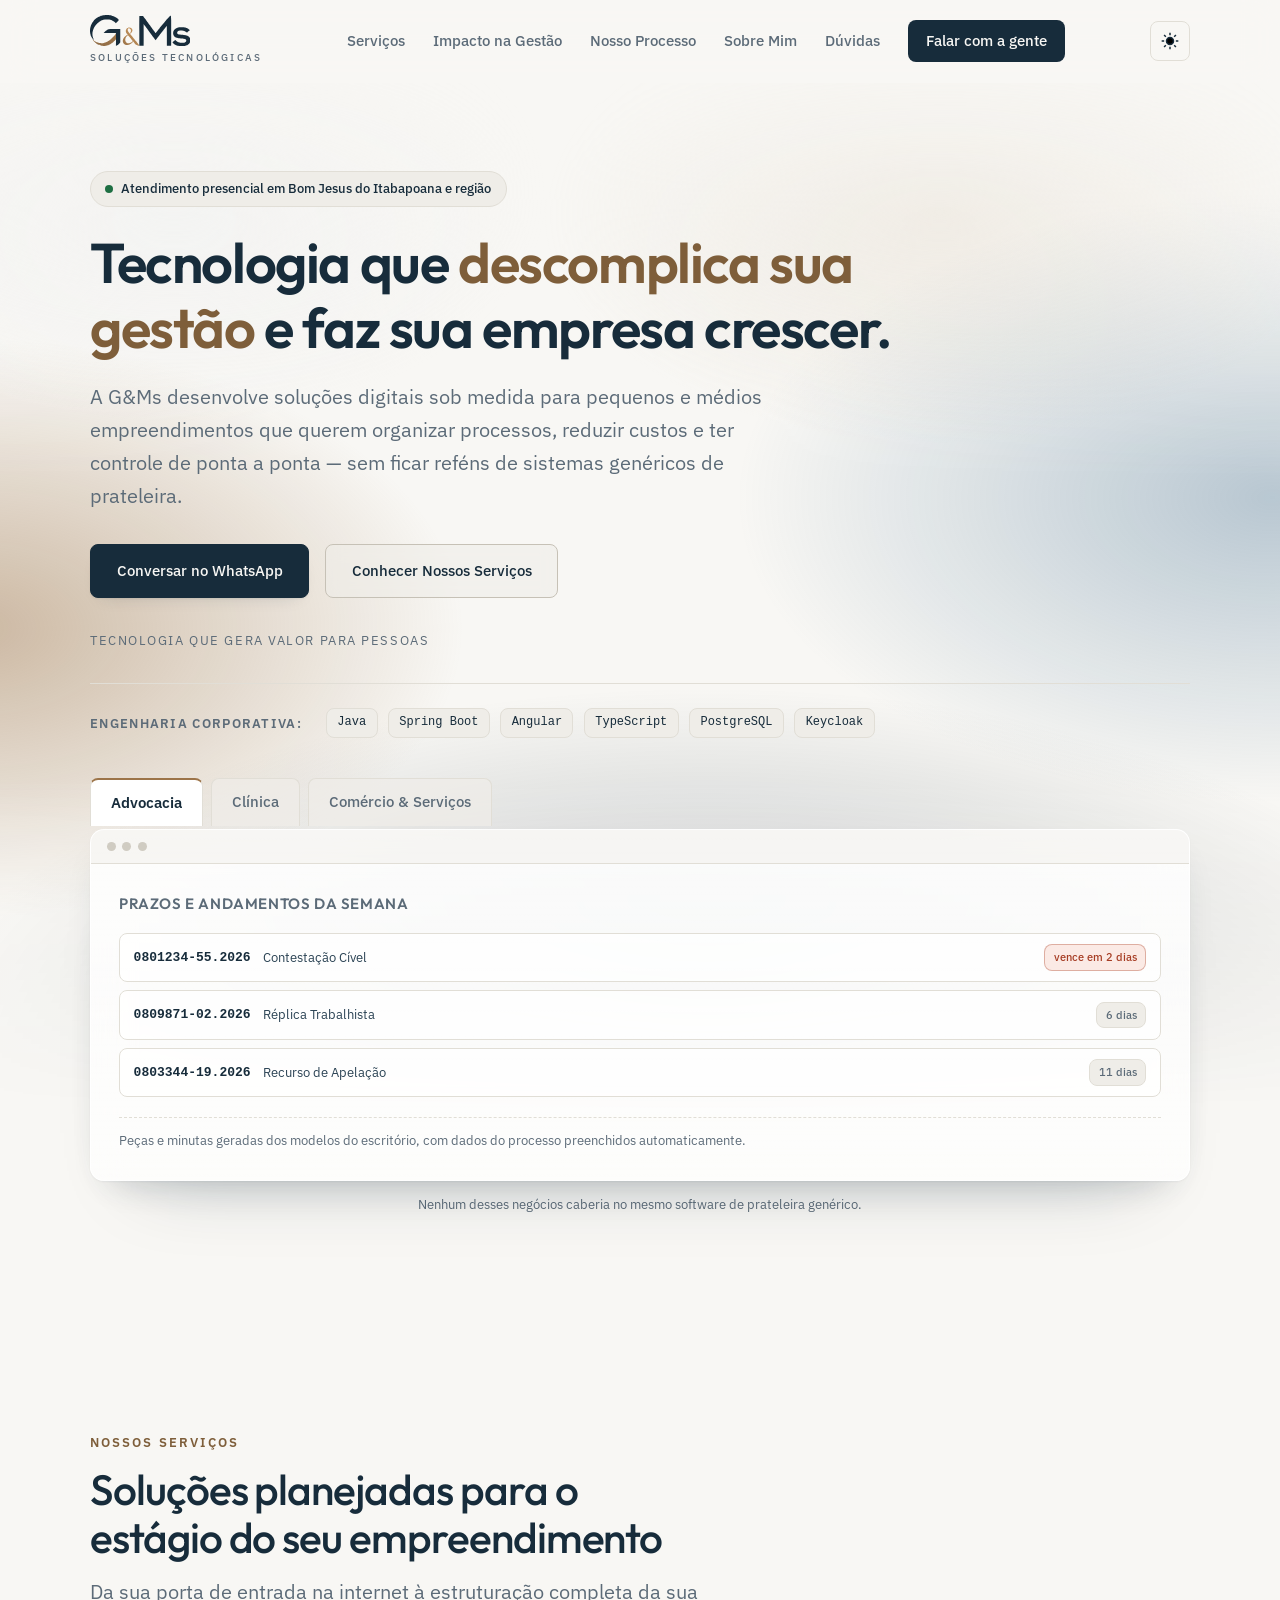
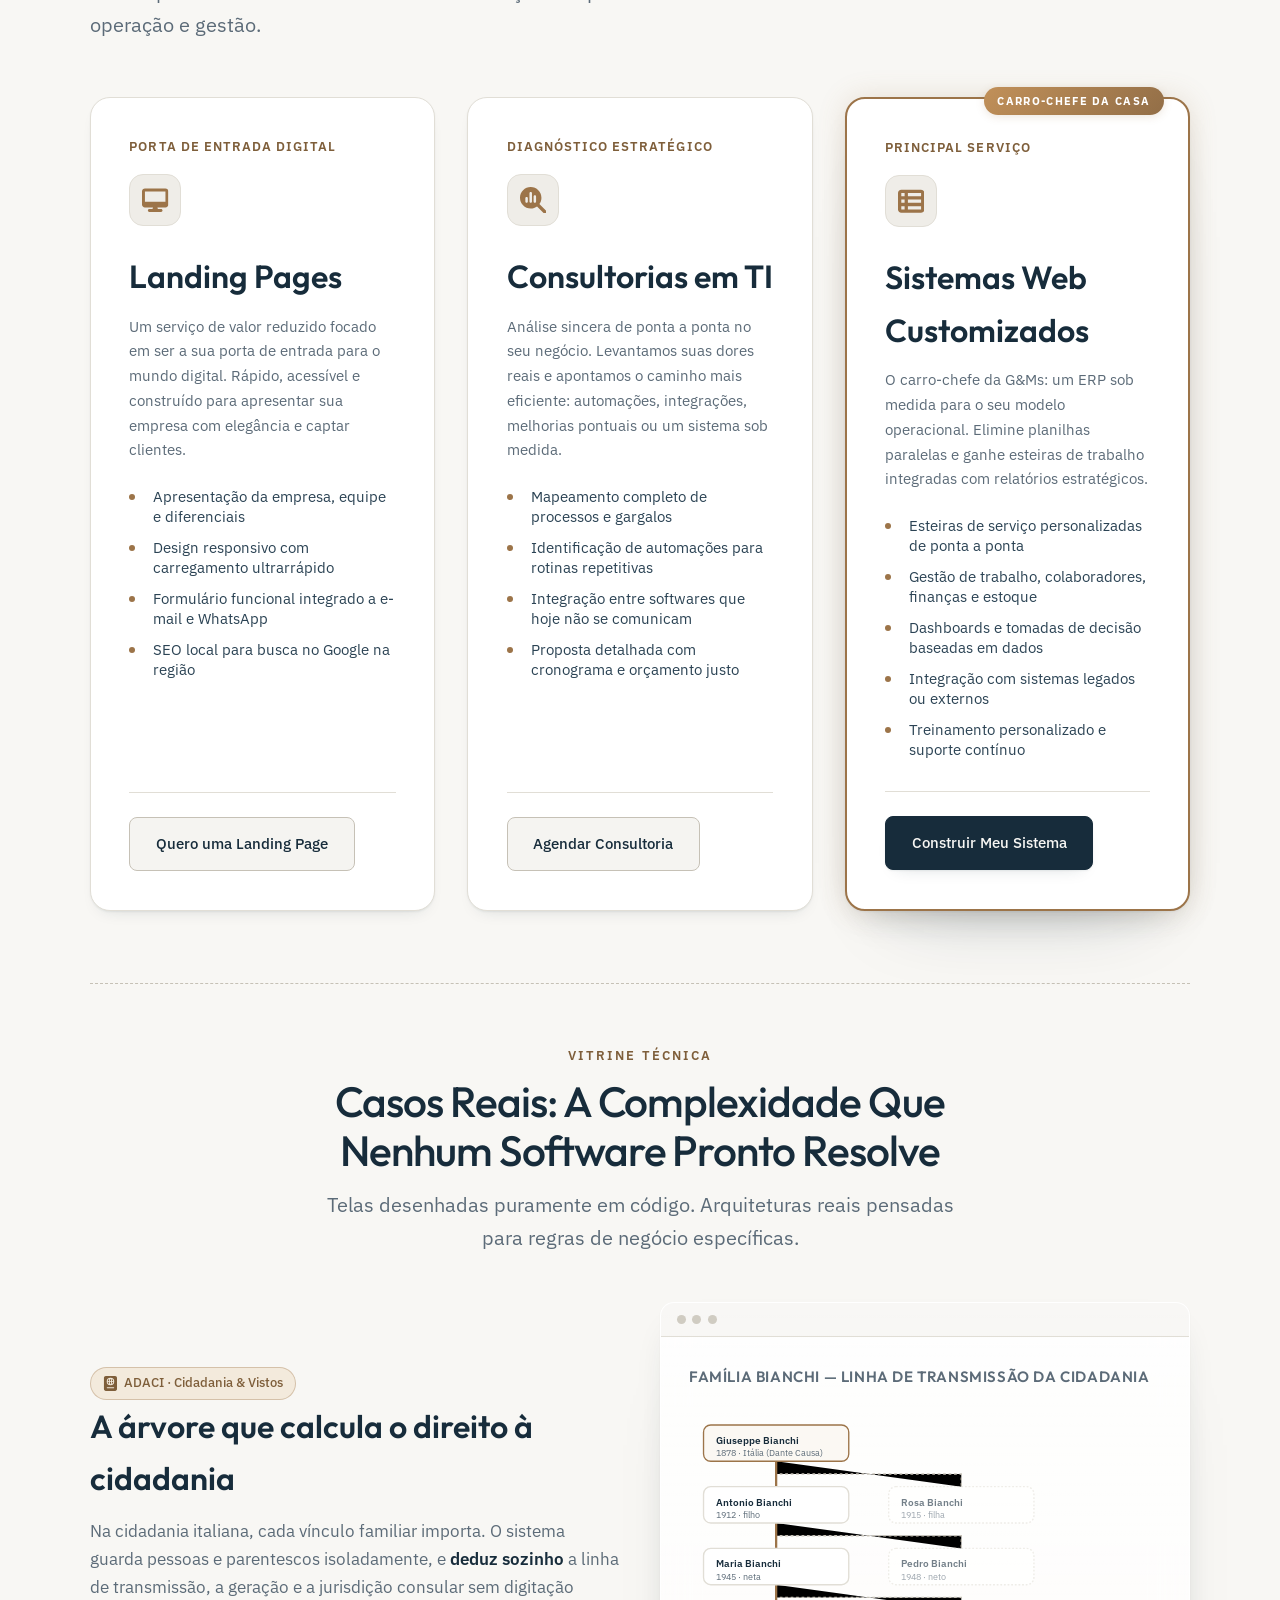
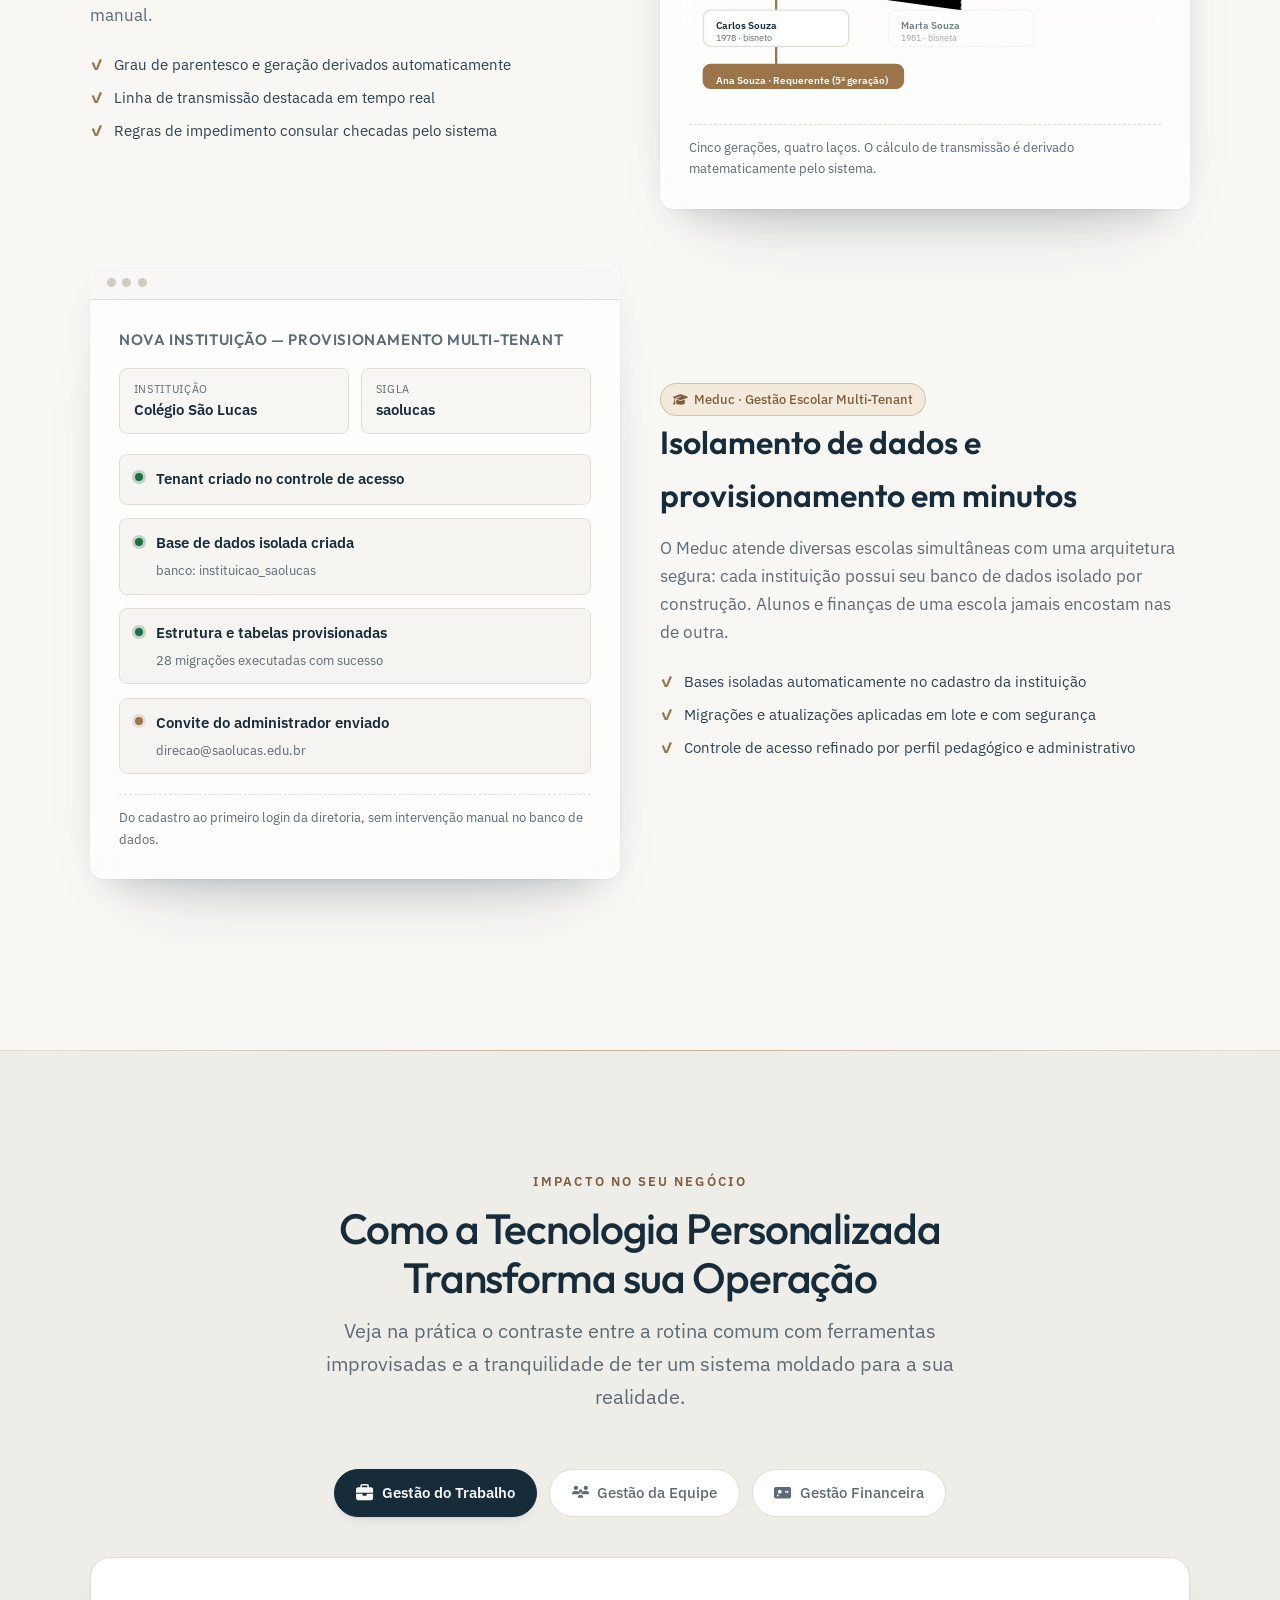
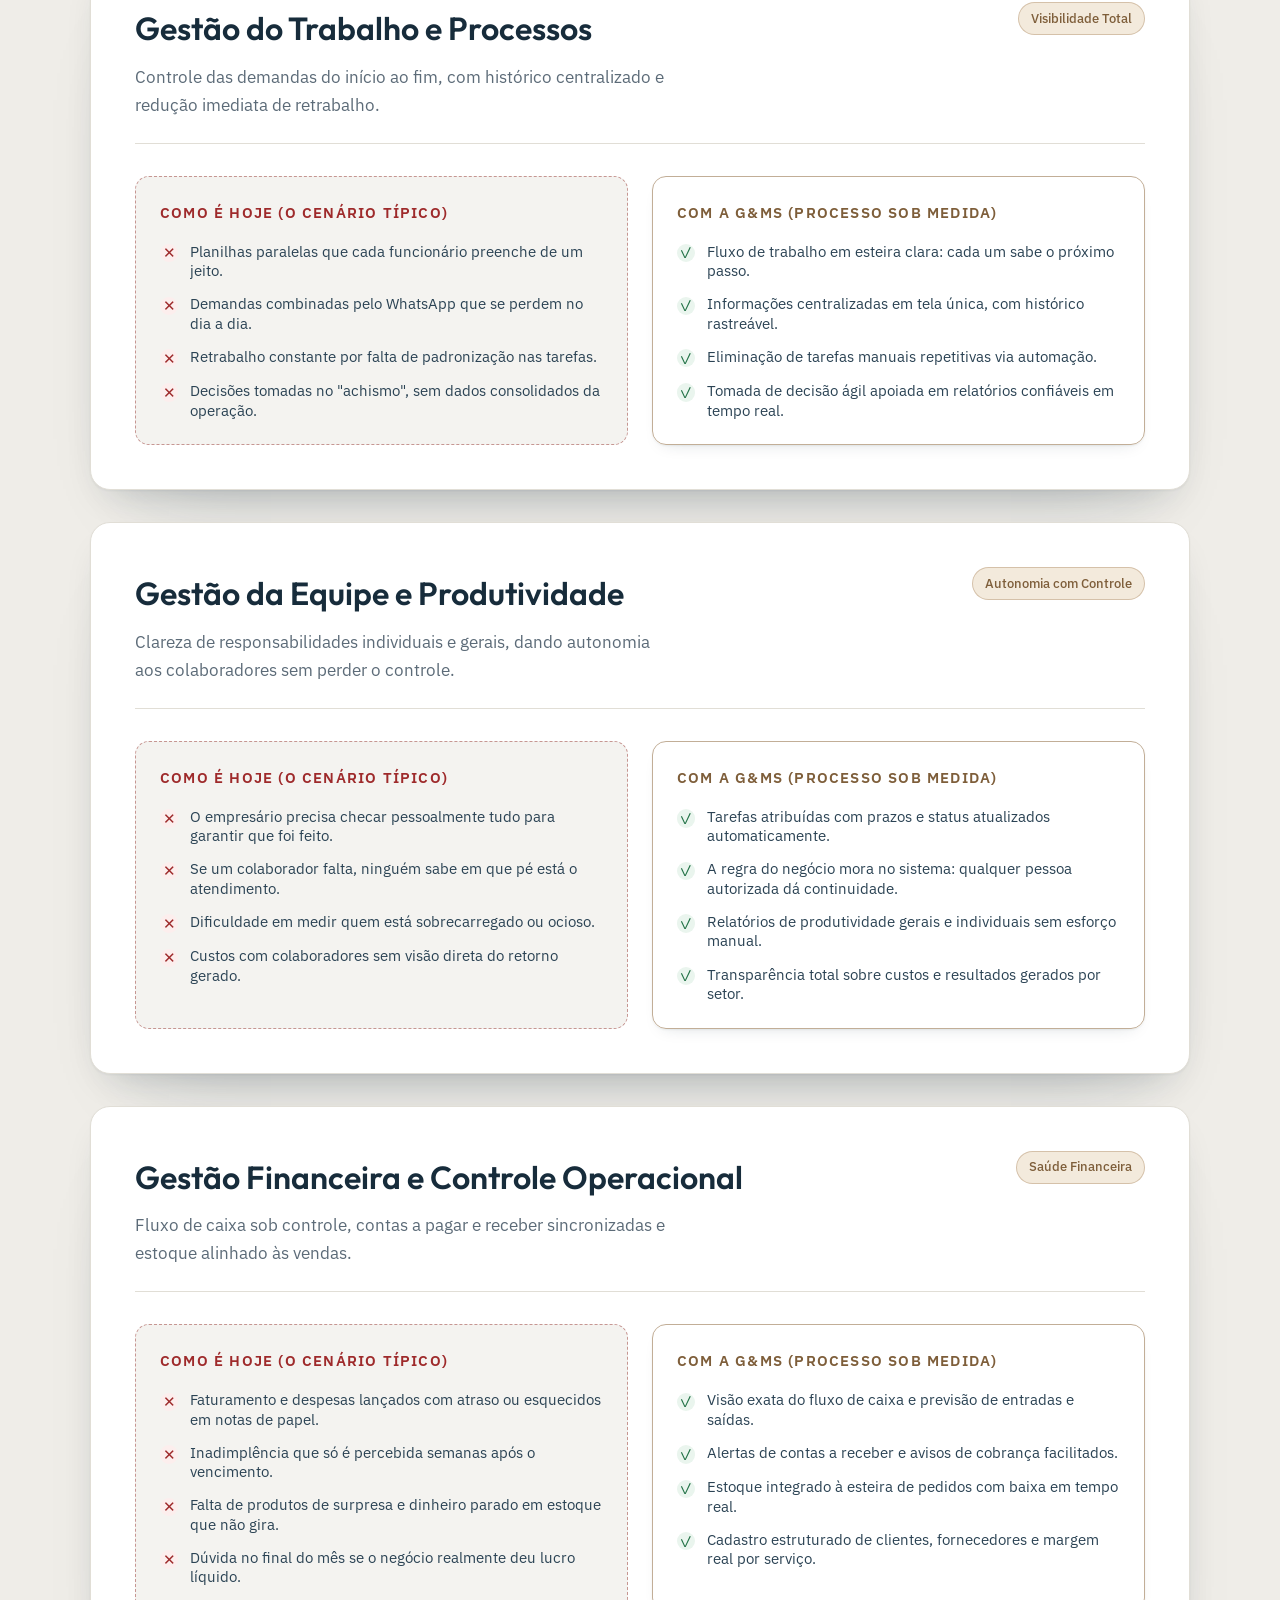
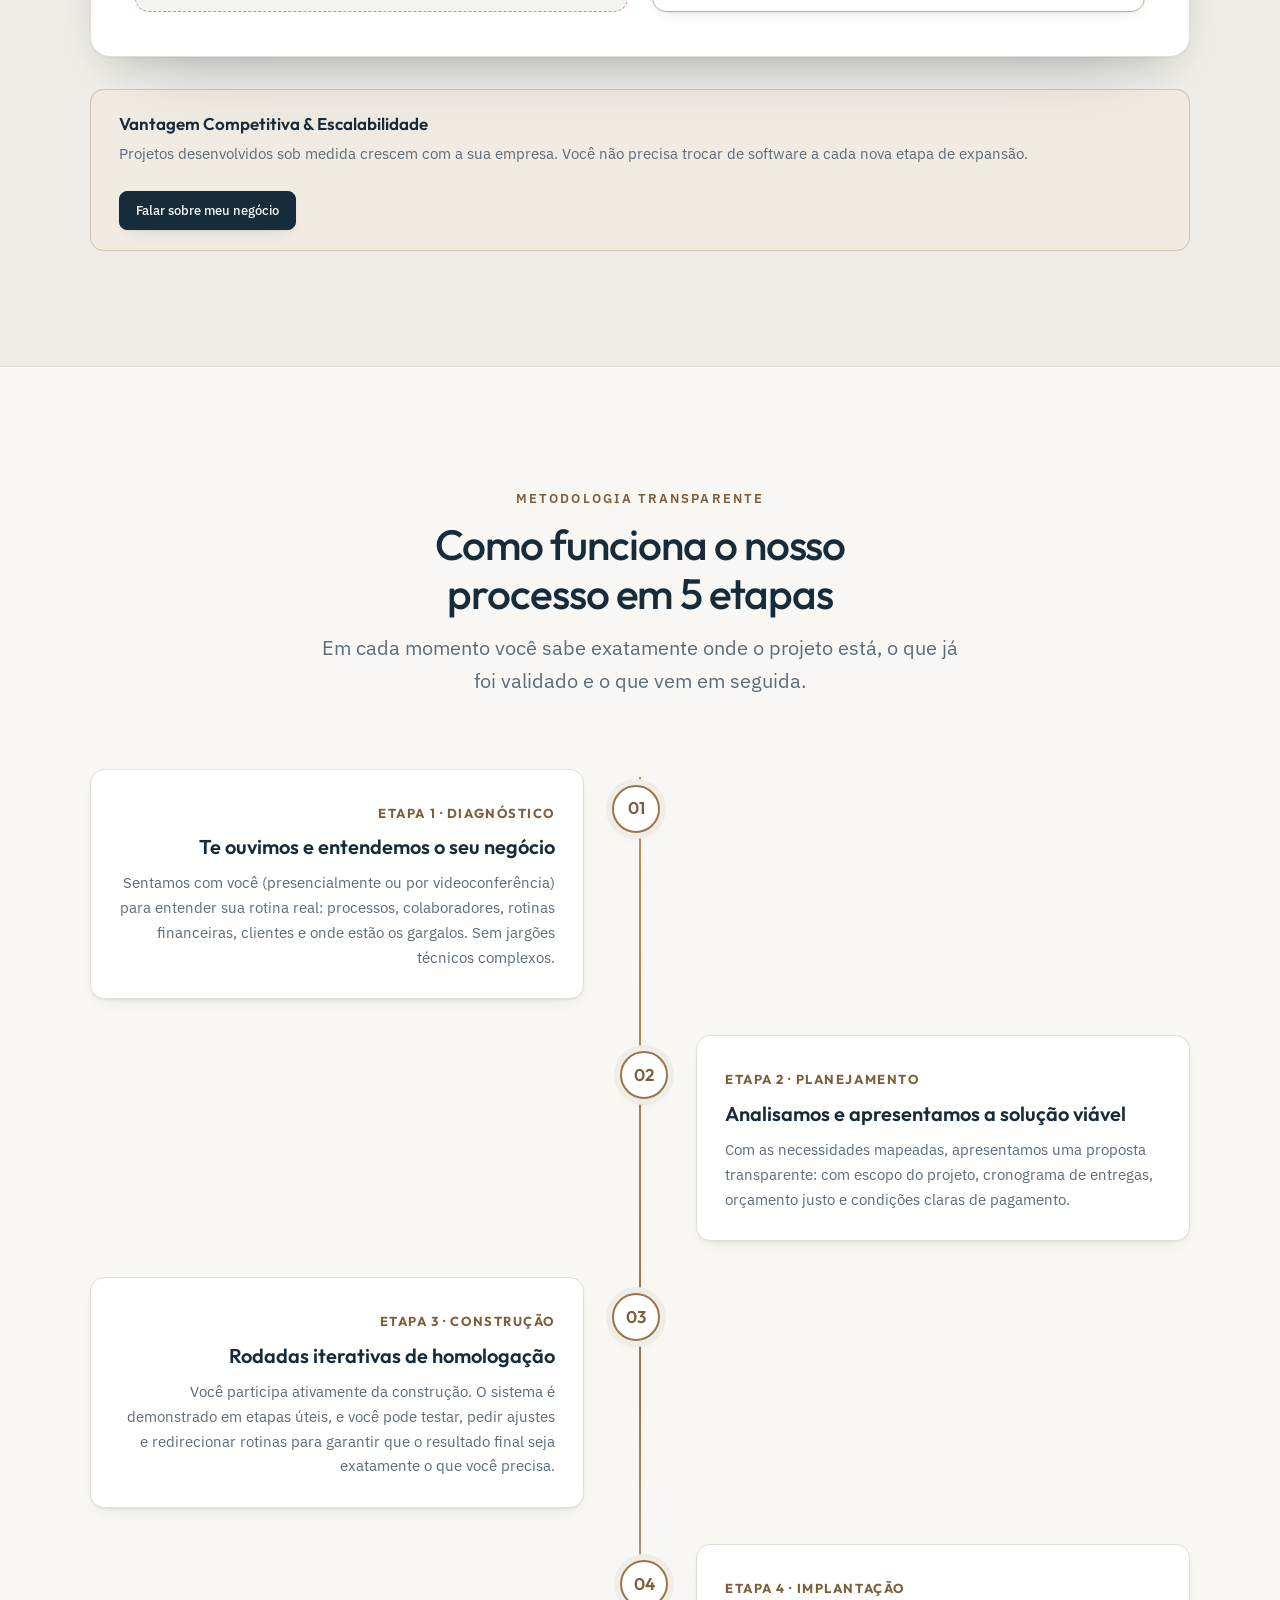
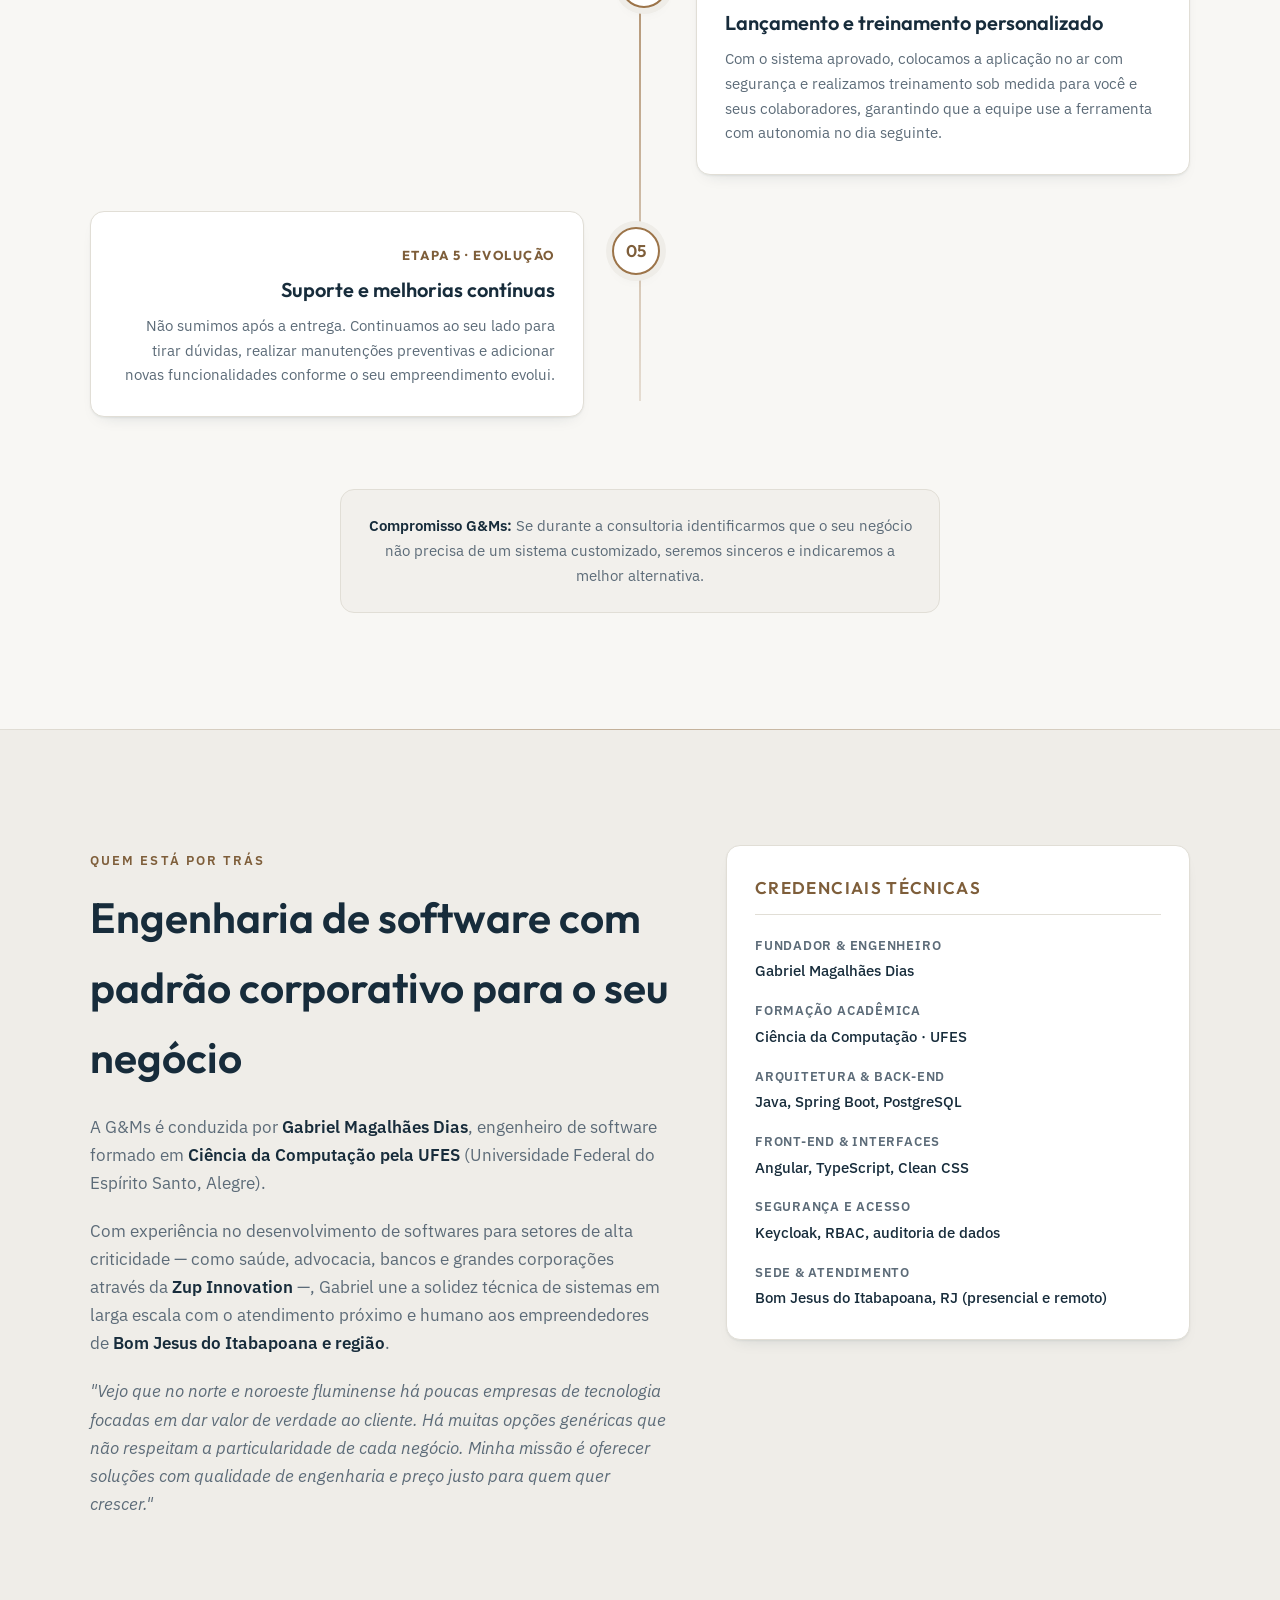
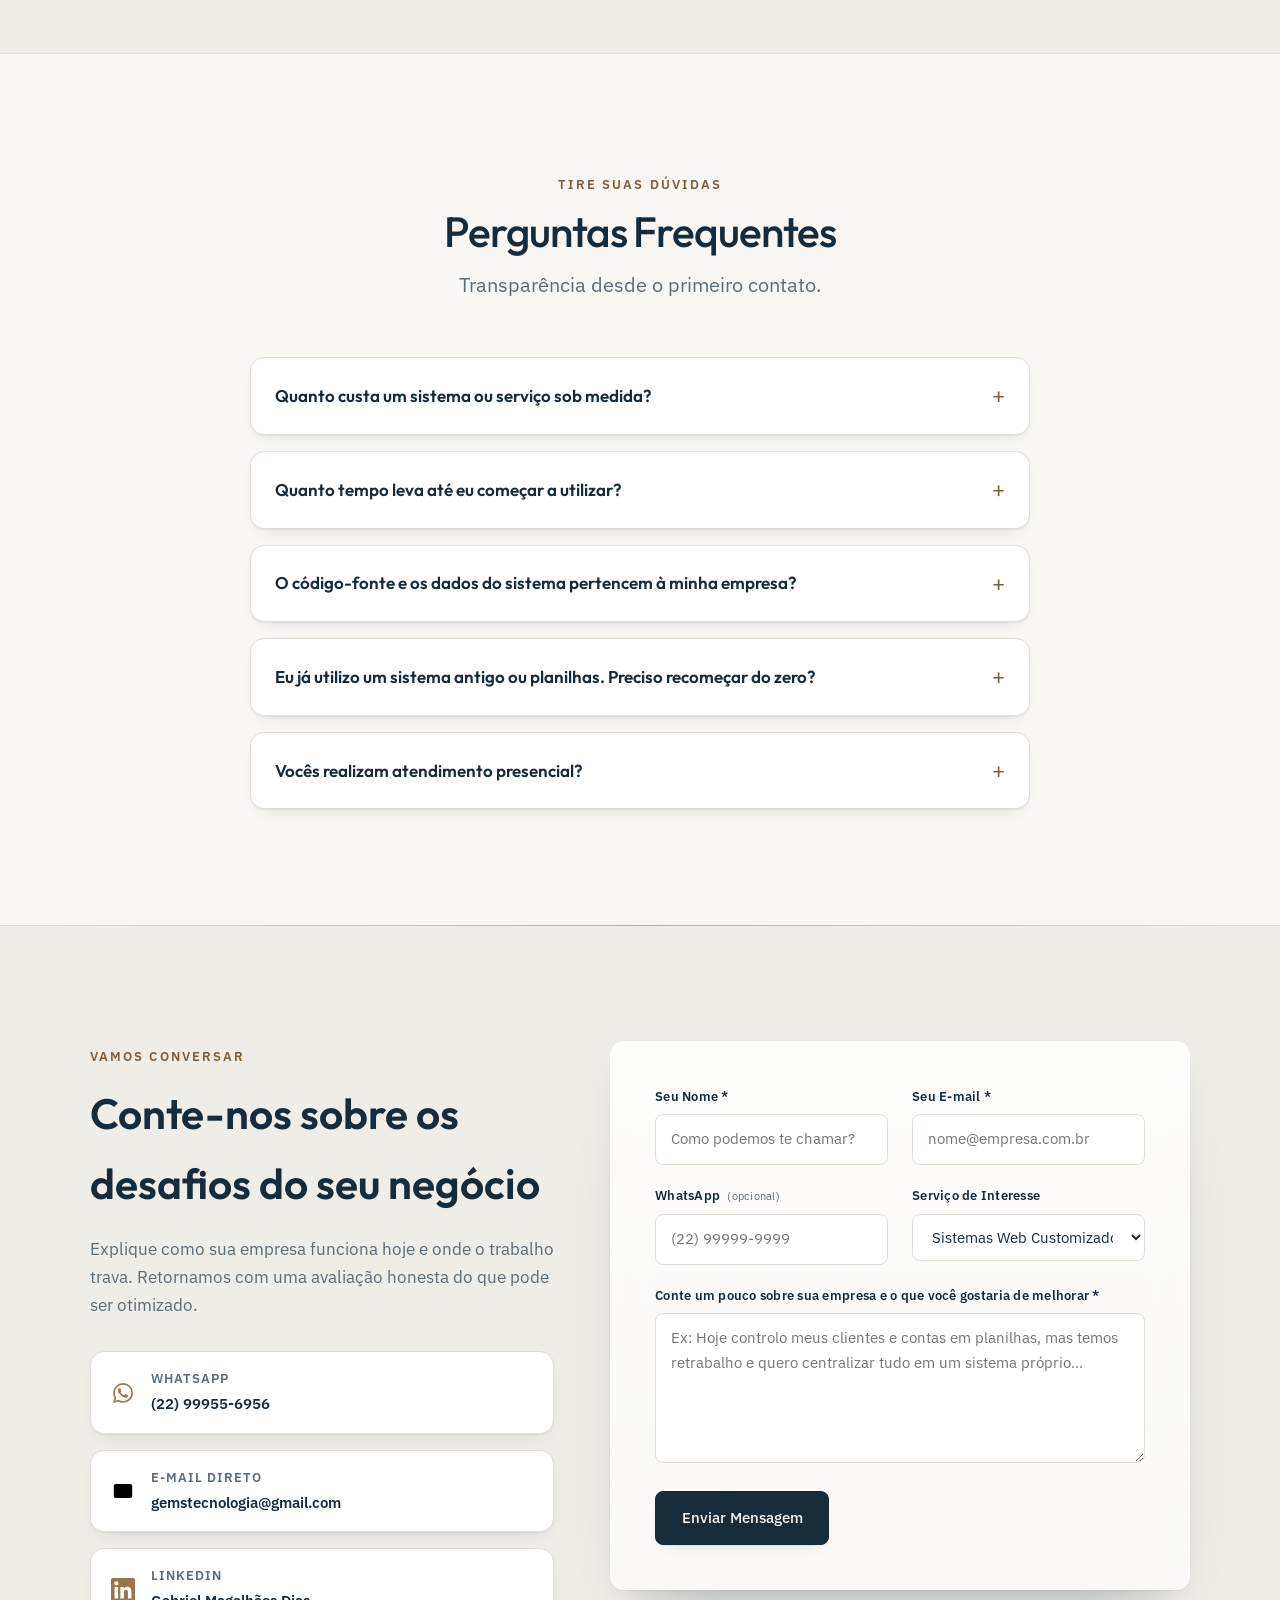
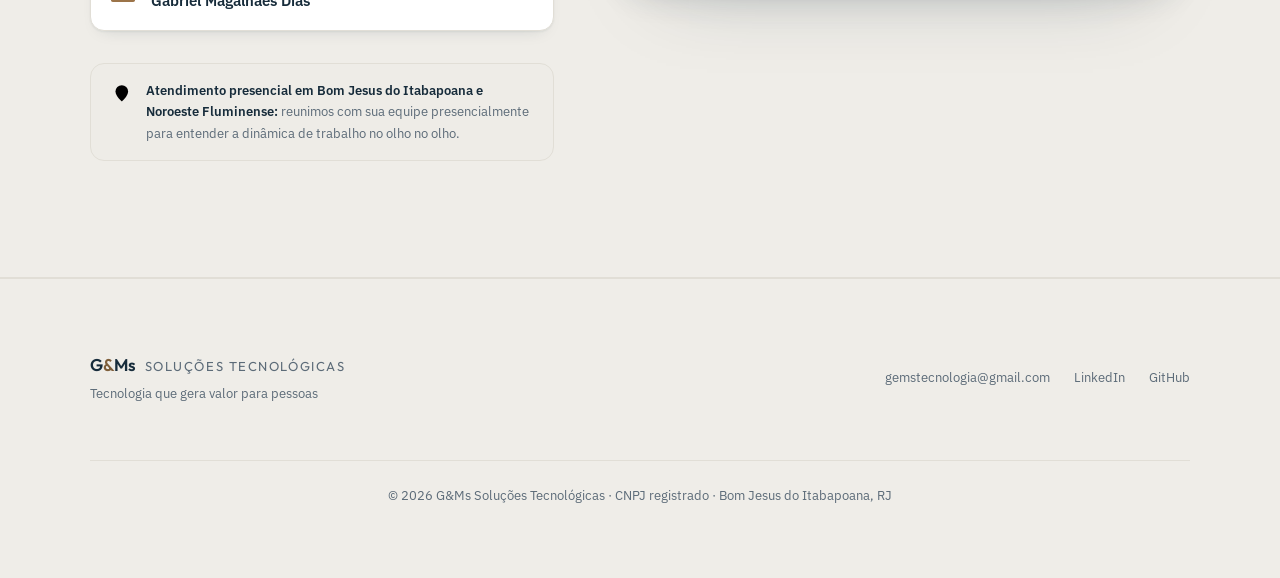
==== index.html @ bb4b28af "feat: refatorar landing page para arquitetura modular v2 com clean code" ====
<!DOCTYPE html>
<html lang="pt-BR">
<head>
<meta charset="utf-8">
<meta name="viewport" content="width=device-width, initial-scale=1">
<title>G&amp;Ms Soluções Tecnológicas — Sistemas Web, Consultoria e Landing Pages</title>
<meta name="description" content="Soluções tecnológicas sob medida para pequenos e médios empreendimentos em Bom Jesus do Itabapoana e região. Landing pages, consultoria em TI e sistemas web ERP personalizados.">
<meta name="author" content="G&amp;Ms Soluções Tecnológicas">
<link rel="canonical" href="https://gems.tec.br/">

<meta property="og:type" content="website">
<meta property="og:locale" content="pt_BR">
<meta property="og:site_name" content="G&amp;Ms Soluções Tecnológicas">
<meta property="og:title" content="G&amp;Ms Soluções Tecnológicas — Tecnologia que gera valor para pessoas">
<meta property="og:description" content="Projetos customizados que transformam sua gestão de trabalho, equipe e finanças. Atendimento presencial em Bom Jesus do Itabapoana e região, e remoto em todo o Brasil.">
<meta property="og:url" content="https://gems.tec.br/">
<meta property="og:image" content="https://gems.tec.br/assets/img/og-cover.png">
<meta property="og:image:width" content="1200">
<meta property="og:image:height" content="630">
<meta name="twitter:card" content="summary_large_image">

<link rel="icon" href="assets/img/favicon.svg" type="image/svg+xml">
<link rel="apple-touch-icon" href="assets/img/favicon.svg">
<link rel="manifest" href="site.webmanifest">
<meta name="theme-color" content="#F8F7F4" media="(prefers-color-scheme: light)">
<meta name="theme-color" content="#0C1A24" media="(prefers-color-scheme: dark)">

<link rel="preconnect" href="https://fonts.googleapis.com">
<link rel="preconnect" href="https://fonts.gstatic.com" crossorigin>
<link rel="stylesheet" href="https://fonts.googleapis.com/css2?family=IBM+Plex+Sans:wght@400;500;600&family=Outfit:wght@300;400;500;600;700&display=swap">
<link rel="stylesheet" href="assets/css/styles.css">

<script>
  // Aplica o tema salvo antes da primeira renderização para prevenir flashes visuais
  try {
    const t = localStorage.getItem('gems-theme');
    if (t === 'dark' || t === 'light') document.documentElement.setAttribute('data-theme', t);
  } catch (e) {}
  document.documentElement.classList.add('has-js');
</script>
</head>
<body>

<!-- Ícones: Font Awesome Free 6.7.2 (CC BY 4.0) embutidos como sprite local -->
<svg class="sprite" aria-hidden="true" focusable="false"><defs>
  <symbol id="i-case-adaci" viewBox="0 0 448 512"><path d="M0 64C0 28.7 28.7 0 64 0L384 0c35.3 0 64 28.7 64 64l0 384c0 35.3-28.7 64-64 64L64 512c-35.3 0-64-28.7-64-64L0 64zM183 278.8c-27.9-13.2-48.4-39.4-53.7-70.8l39.1 0c1.6 30.4 7.7 53.8 14.6 70.8zm41.3 9.2l-.3 0-.3 0c-2.4-3.5-5.7-8.9-9.1-16.5c-6-13.6-12.4-34.3-14.2-63.5l47.1 0c-1.8 29.2-8.1 49.9-14.2 63.5c-3.4 7.6-6.7 13-9.1 16.5zm40.7-9.2c6.8-17.1 12.9-40.4 14.6-70.8l39.1 0c-5.3 31.4-25.8 57.6-53.7 70.8zM279.6 176c-1.6-30.4-7.7-53.8-14.6-70.8c27.9 13.2 48.4 39.4 53.7 70.8l-39.1 0zM223.7 96l.3 0 .3 0c2.4 3.5 5.7 8.9 9.1 16.5c6 13.6 12.4 34.3 14.2 63.5l-47.1 0c1.8-29.2 8.1-49.9 14.2-63.5c3.4-7.6 6.7-13 9.1-16.5zM183 105.2c-6.8 17.1-12.9 40.4-14.6 70.8l-39.1 0c5.3-31.4 25.8-57.6 53.7-70.8zM352 192A128 128 0 1 0 96 192a128 128 0 1 0 256 0zM112 384c-8.8 0-16 7.2-16 16s7.2 16 16 16l224 0c8.8 0 16-7.2 16-16s-7.2-16-16-16l-224 0z"/></symbol>
  <symbol id="i-case-meduc" viewBox="0 0 640 512"><path d="M320 32c-8.1 0-16.1 1.4-23.7 4.1L15.8 137.4C6.3 140.9 0 149.9 0 160s6.3 19.1 15.8 22.6l57.9 20.9C57.3 229.3 48 259.8 48 291.9l0 28.1c0 28.4-10.8 57.7-22.3 80.8c-6.5 13-13.9 25.8-22.5 37.6C0 442.7-.9 448.3 .9 453.4s6 8.9 11.2 10.2l64 16c4.2 1.1 8.7 .3 12.4-2s6.3-6.1 7.1-10.4c8.6-42.8 4.3-81.2-2.1-108.7C90.3 344.3 86 329.8 80 316.5l0-24.6c0-30.2 10.2-58.7 27.9-81.5c12.9-15.5 29.6-28 49.2-35.7l157-61.7c8.2-3.2 17.5 .8 20.7 9s-.8 17.5-9 20.7l-157 61.7c-12.4 4.9-23.3 12.4-32.2 21.6l159.6 57.6c7.6 2.7 15.6 4.1 23.7 4.1s16.1-1.4 23.7-4.1L624.2 182.6c9.5-3.4 15.8-12.5 15.8-22.6s-6.3-19.1-15.8-22.6L343.7 36.1C336.1 33.4 328.1 32 320 32zM128 408c0 35.3 86 72 192 72s192-36.7 192-72L496.7 262.6 354.5 314c-11.1 4-22.8 6-34.5 6s-23.5-2-34.5-6L143.3 262.6 128 408z"/></symbol>
  <symbol id="i-seg-advocacia" viewBox="0 0 640 512"><path d="M384 32l128 0c17.7 0 32 14.3 32 32s-14.3 32-32 32L398.4 96c-5.2 25.8-22.9 47.1-46.4 57.3L352 448l160 0c17.7 0 32 14.3 32 32s-14.3 32-32 32l-192 0-192 0c-17.7 0-32-14.3-32-32s14.3-32 32-32l160 0 0-294.7c-23.5-10.3-41.2-31.6-46.4-57.3L128 96c-17.7 0-32-14.3-32-32s14.3-32 32-32l128 0c14.6-19.4 37.8-32 64-32s49.4 12.6 64 32zm55.6 288l144.9 0L512 195.8 439.6 320zM512 416c-62.9 0-115.2-34-126-78.9c-2.6-11 1-22.3 6.7-32.1l95.2-163.2c5-8.6 14.2-13.8 24.1-13.8s19.1 5.3 24.1 13.8l95.2 163.2c5.7 9.8 9.3 21.1 6.7 32.1C627.2 382 574.9 416 512 416zM126.8 195.8L54.4 320l144.9 0L126.8 195.8zM.9 337.1c-2.6-11 1-22.3 6.7-32.1l95.2-163.2c5-8.6 14.2-13.8 24.1-13.8s19.1 5.3 24.1 13.8l95.2 163.2c5.7 9.8 9.3 21.1 6.7 32.1C242 382 189.7 416 126.8 416S11.7 382 .9 337.1z"/></symbol>
  <symbol id="i-seg-clinica" viewBox="0 0 576 512"><path d="M142.4 21.9c5.6 16.8-3.5 34.9-20.2 40.5L96 71.1 96 192c0 53 43 96 96 96s96-43 96-96l0-120.9-26.1-8.7c-16.8-5.6-25.8-23.7-20.2-40.5s23.7-25.8 40.5-20.2l26.1 8.7C334.4 19.1 352 43.5 352 71.1L352 192c0 77.2-54.6 141.6-127.3 156.7C231 404.6 278.4 448 336 448c61.9 0 112-50.1 112-112l0-70.7c-28.3-12.3-48-40.5-48-73.3c0-44.2 35.8-80 80-80s80 35.8 80 80c0 32.8-19.7 61-48 73.3l0 70.7c0 97.2-78.8 176-176 176c-92.9 0-168.9-71.9-175.5-163.1C87.2 334.2 32 269.6 32 192L32 71.1c0-27.5 17.6-52 43.8-60.7l26.1-8.7c16.8-5.6 34.9 3.5 40.5 20.2zM480 224a32 32 0 1 0 0-64 32 32 0 1 0 0 64z"/></symbol>
  <symbol id="i-seg-comercio" viewBox="0 0 576 512"><path d="M547.6 103.8L490.3 13.1C485.2 5 476.1 0 466.4 0L109.6 0C99.9 0 90.8 5 85.7 13.1L28.3 103.8c-29.6 46.8-3.4 111.9 51.9 119.4c4 .5 8.1 .8 12.1 .8c26.1 0 49.3-11.4 65.2-29c15.9 17.6 39.1 29 65.2 29c26.1 0 49.3-11.4 65.2-29c15.9 17.6 39.1 29 65.2 29c26.2 0 49.3-11.4 65.2-29c16 17.6 39.1 29 65.2 29c4.1 0 8.1-.3 12.1-.8c55.5-7.4 81.8-72.5 52.1-119.4zM499.7 254.9c0 0 0 0-.1 0c-5.3 .7-10.7 1.1-16.2 1.1c-12.4 0-24.3-1.9-35.4-5.3L448 384l-320 0 0-133.4c-11.2 3.5-23.2 5.4-35.6 5.4c-5.5 0-11-.4-16.3-1.1l-.1 0c-4.1-.6-8.1-1.3-12-2.3L64 384l0 64c0 35.3 28.7 64 64 64l320 0c35.3 0 64-28.7 64-64l0-64 0-131.4c-4 1-8 1.8-12.3 2.3z"/></symbol>
  
  <!-- Ícones dos Serviços -->
  <symbol id="i-srv-landing" viewBox="0 0 576 512"><path d="M64 0C28.7 0 0 28.7 0 64L0 352c0 35.3 28.7 64 64 64l176 0-10.7 32L160 448c-17.7 0-32 14.3-32 32s14.3 32 32 32l256 0c17.7 0 32-14.3 32-32s-14.3-32-32-32l-69.3 0-10.7-32 176 0c35.3 0 64-28.7 64-64l0-288c0-35.3-28.7-64-64-64L64 0zM512 64l0 224L64 288 64 64l448 0z"/></symbol>
  <symbol id="i-srv-consultoria" viewBox="0 0 512 512"><path d="M416 208c0 45.9-14.9 88.3-40 122.7L502.6 457.4c12.5 12.5 12.5 32.8 0 45.3s-32.8 12.5-45.3 0L330.7 376c-34.4 25.2-76.8 40-122.7 40C93.1 416 0 322.9 0 208S93.1 0 208 0S416 93.1 416 208zm-312 8l0 64c0 13.3 10.7 24 24 24s24-10.7 24-24l0-64c0-13.3-10.7-24-24-24s-24 10.7-24 24zm80-96l0 160c0 13.3 10.7 24 24 24s24-10.7 24-24l0-160c0-13.3-10.7-24-24-24s-24 10.7-24 24zm80 64l0 96c0 13.3 10.7 24 24 24s24-10.7 24-24l0-96c0-13.3-10.7-24-24-24s-24 10.7-24 24z"/></symbol>
  <symbol id="i-srv-erp" viewBox="0 0 512 512"><path d="M0 96C0 60.7 28.7 32 64 32l384 0c35.3 0 64 28.7 64 64l0 320c0 35.3-28.7 64-64 64L64 480c-35.3 0-64-28.7-64-64L0 96zm64 0l0 64 64 0 0-64L64 96zm384 0L192 96l0 64 256 0 0-64zM64 224l0 64 64 0 0-64-64 0zm384 0l-256 0 0 64 256 0 0-64zM64 352l0 64 64 0 0-64-64 0zm384 0l-256 0 0 64 256 0 0-64z"/></symbol>
  
  <!-- Ícones dos Pilares de Gestão -->
  <symbol id="i-pil-trabalho" viewBox="0 0 512 512"><path d="M184 48l144 0c4.4 0 8 3.6 8 8l0 40-160 0 0-40c0-4.4 3.6-8 8-8zm-56 8l0 40L64 96C28.7 96 0 124.7 0 160l0 96 192 0 128 0 192 0 0-96c0-35.3-28.7-64-64-64l-64 0 0-40c0-30.9-25.1-56-56-56L184 0c-30.9 0-56 25.1-56 56zM512 288l-192 0 0 32c0 17.7-14.3 32-32 32l-64 0c-17.7 0-32-14.3-32-32l0-32L0 288 0 416c0 35.3 28.7 64 64 64l384 0c35.3 0 64-28.7 64-64l0-128z"/></symbol>
  <symbol id="i-pil-equipe" viewBox="0 0 640 512"><path d="M144 0a80 80 0 1 1 0 160A80 80 0 1 1 144 0zM512 0a80 80 0 1 1 0 160A80 80 0 1 1 512 0zM0 298.7C0 239.8 47.8 192 106.7 192l74.7 0c58.9 0 106.7 47.8 106.7 106.7L288 320l-288 0 0-21.3zM352 320l0-21.3c0-58.9 47.8-106.7 106.7-106.7l74.7 0C592.2 192 640 239.8 640 298.7l0 21.3-288 0zM320 256a64 64 0 1 1 0-128 64 64 0 1 1 0 128zm-96 149.3c0-35.3 28.7-64 64-64l64 0c35.3 0 64 28.7 64 64l0 42.7-192 0 0-42.7z"/></symbol>
  <symbol id="i-pil-financeiro" viewBox="0 0 576 512"><path d="M64 64C28.7 64 0 92.7 0 128L0 384c0 35.3 28.7 64 64 64l448 0c35.3 0 64-28.7 64-64l0-256c0-35.3-28.7-64-64-64L64 64zm64 160a64 64 0 1 1 128 0 64 64 0 1 1 -128 0zM400 192a32 32 0 1 1 0 64 32 32 0 1 1 0-64zM96 352a32 32 0 1 1 64 0 32 32 0 1 1 -64 0zm384-96l-32 0c-17.7 0-32-14.3-32-32s14.3-32 32-32l32 0 0 64z"/></symbol>

  <!-- Ícones do Processo -->
  <symbol id="i-st-ouvir" viewBox="0 0 640 512"><path d="M208 352c114.9 0 208-78.8 208-176S322.9 0 208 0S0 78.8 0 176c0 38.6 14.7 74.3 39.6 103.4c-3.5 9.4-8.7 17.7-14.2 24.7c-4.8 6.2-9.7 11-13.3 14.3c-1.8 1.6-3.3 2.9-4.3 3.7c-.5 .4-.9 .7-1.1 .8l-.2 .2s0 0 0 0s0 0 0 0C1 327.2-1.4 334.4 .8 340.9S9.1 352 16 352c21.8 0 43.8-5.6 62.1-12.5c9.2-3.5 17.8-7.4 25.2-11.4C134.1 343.3 169.8 352 208 352zM448 176c0 112.3-99.1 196.9-216.5 207C255.8 457.4 336.4 512 432 512c38.2 0 73.9-8.7 104.7-23.9c7.5 4 16 7.9 25.2 11.4c18.3 6.9 40.3 12.5 62.1 12.5c6.9 0 13.1-4.5 15.2-11.1c2.1-6.6-.2-13.8-5.8-17.9c0 0 0 0 0 0s0 0 0 0l-.2-.2c-.2-.2-.6-.4-1.1-.8c-1-.8-2.5-2-4.3-3.7c-3.6-3.3-8.5-8.1-13.3-14.3c-5.5-7-10.7-15.4-14.2-24.7c24.9-29 39.6-64.7 39.6-103.4c0-92.8-84.9-168.9-192.6-175.5c.4 5.1 .6 10.3 .6 15.5z"/></symbol>
  <symbol id="i-st-analise" viewBox="0 0 512 512"><path d="M469.3 19.3l23.4 23.4c25 25 25 65.5 0 90.5l-56.4 56.4L322.3 75.7l56.4-56.4c25-25 65.5-25 90.5 0zM44.9 353.2L299.7 98.3 413.7 212.3 158.8 467.1c-6.7 6.7-15.1 11.6-24.2 14.2l-104 29.7c-8.4 2.4-17.4 .1-23.6-6.1s-8.5-15.2-6.1-23.6l29.7-104c2.6-9.2 7.5-17.5 14.2-24.2zM249.4 103.4L103.4 249.4 16 161.9c-18.7-18.7-18.7-49.1 0-67.9L94.1 16c18.7-18.7 49.1-18.7 67.9 0l19.8 19.8c-.3 .3-.7 .6-1 .9l-64 64c-6.2 6.2-6.2 16.4 0 22.6s16.4 6.2 22.6 0l64-64c.3-.3 .6-.7 .9-1l45.1 45.1zM408.6 262.6l45.1 45.1c-.3 .3-.7 .6-1 .9l-64 64c-6.2 6.2-6.2 16.4 0 22.6s16.4 6.2 22.6 0l64-64c.3-.3 .6-.7 .9-1L496 350.1c18.7 18.7 18.7 49.1 0 67.9L417.9 496c-18.7 18.7-49.1 18.7-67.9 0l-87.4-87.4L408.6 262.6z"/></symbol>
  <symbol id="i-st-homolog" viewBox="0 0 512 512"><path d="M105.1 202.6c7.7-21.8 20.2-42.3 37.8-59.8c62.5-62.5 163.8-62.5 226.3 0L386.3 160 352 160c-17.7 0-32 14.3-32 32s14.3 32 32 32l111.5 0c0 0 0 0 0 0l.4 0c17.7 0 32-14.3 32-32l0-112c0-17.7-14.3-32-32-32s-32 14.3-32 32l0 35.2L414.4 97.6c-87.5-87.5-229.3-87.5-316.8 0C73.2 122 55.6 150.7 44.8 181.4c-5.9 16.7 2.9 34.9 19.5 40.8s34.9-2.9 40.8-19.5zM39 289.3c-5 1.5-9.8 4.2-13.7 8.2c-4 4-6.7 8.8-8.1 14c-.3 1.2-.6 2.5-.8 3.8c-.3 1.7-.4 3.4-.4 5.1L16 432c0 17.7 14.3 32 32 32s32-14.3 32-32l0-35.1 17.6 17.5c0 0 0 0 0 0c87.5 87.4 229.3 87.4 316.7 0c24.4-24.4 42.1-53.1 52.9-83.8c5.9-16.7-2.9-34.9-19.5-40.8s-34.9 2.9-40.8 19.5c-7.7 21.8-20.2 42.3-37.8 59.8c-62.5 62.5-163.8 62.5-226.3 0l-.1-.1L125.6 352l34.4 0c17.7 0 32-14.3 32-32s-14.3-32-32-32L48.4 288c-1.6 0-3.2 .1-4.8 .3s-3.1 .5-4.6 1z"/></symbol>
  <symbol id="i-st-treinamento" viewBox="0 0 640 512"><path d="M160 64c0-35.3 28.7-64 64-64L576 0c35.3 0 64 28.7 64 64l0 288c0 35.3-28.7 64-64 64l-239.2 0c-11.8-25.5-29.9-47.5-52.4-64l99.6 0 0-32c0-17.7 14.3-32 32-32l64 0c17.7 0 32 14.3 32 32l0 32 64 0 0-288L224 64l0 49.1C205.2 102.2 183.3 96 160 96l0-32zm0 64a96 96 0 1 1 0 192 96 96 0 1 1 0-192zM133.3 352l53.3 0C260.3 352 320 411.7 320 485.3c0 14.7-11.9 26.7-26.7 26.7L26.7 512C11.9 512 0 500.1 0 485.3C0 411.7 59.7 352 133.3 352z"/></symbol>
  <symbol id="i-st-suporte" viewBox="0 0 512 512"><path d="M78.6 5C69.1-2.4 55.6-1.5 47 7L7 47c-8.5 8.5-9.4 22-2.1 31.6l80 104c4.5 5.9 11.6 9.4 19 9.4l54.1 0 109 109c-14.7 29-10 65.4 14.3 89.6l112 112c12.5 12.5 32.8 12.5 45.3 0l64-64c12.5-12.5 12.5-32.8 0-45.3l-112-112c-24.2-24.2-60.6-29-89.6-14.3l-109-109 0-54.1c0-7.5-3.5-14.5-9.4-19L78.6 5zM19.9 396.1C7.2 408.8 0 426.1 0 444.1C0 481.6 30.4 512 67.9 512c18 0 35.3-7.2 48-19.9L233.7 374.3c-7.8-20.9-9-43.6-3.6-65.1l-61.7-61.7L19.9 396.1zM512 144c0-10.5-1.1-20.7-3.2-30.5c-2.4-11.2-16.1-14.1-24.2-6l-63.9 63.9c-3 3-7.1 4.7-11.3 4.7L352 176c-8.8 0-16-7.2-16-16l0-57.4c0-4.2 1.7-8.3 4.7-11.3l63.9-63.9c8.1-8.1 5.2-21.8-6-24.2C388.7 1.1 378.5 0 368 0C288.5 0 224 64.5 224 144l0 .8 85.3 85.3c36-9.1 75.8 .5 104 28.7L429 274.5c49-23 83-72.8 83-130.5zM56 432a24 24 0 1 1 48 0 24 24 0 1 1 -48 0z"/></symbol>
</defs></svg>

<a class="skip" href="#conteudo">Ir para o conteúdo principal</a>

<!-- ─────────────────────────  TOPBAR  ───────────────────────── -->
<header class="topbar" id="topbar">
  <div class="wrap topbar__inner">
    <a class="brand" href="#topo" aria-label="G&amp;Ms Soluções Tecnológicas — Início">
      <!-- Wordmark oficial embutido para sincronização automática de cores no tema escuro/claro -->
      <svg class="wordmark" viewBox="0 0 876.5 272.5" aria-hidden="true" focusable="false">
        <defs>
          <linearGradient id="wm-gold" gradientUnits="userSpaceOnUse" x1="117.12" y1="-117.12" x2="-94.37" y2="94.38">
            <stop offset="0" stop-color="#C19059"/>
            <stop offset="0.5" stop-color="#9C7449"/>
            <stop offset="1" stop-color="#926E47"/>
          </linearGradient>
        </defs>
        <path fill="url(#wm-gold)" fill-rule="evenodd" d="M 114.5 269.87 C 109.27 269.48 105.72 269.07 103.57 268.62 C 102.64 268.42 101.6 268.26 101.26 268.25 C 100.92 268.25 99.69 268.03 98.51 267.77 C 97.34 267.5 95.87 267.17 95.25 267.04 C 90.61 266.02 78.44 262.04 76.02 260.74 C 75.8 260.62 74.39 259.95 72.88 259.24 C 66.31 256.15 63.47 254.64 59.94 252.35 C 55.53 249.48 54.49 248.79 52.75 247.52 C 48.19 244.21 41.56 238.42 37.99 234.65 C 34.73 231.19 31.3 227.33 30.25 225.91 C 29.77 225.27 28.48 223.58 27.38 222.16 C 26.27 220.75 25.09 219.12 24.75 218.54 C 24.41 217.96 23.41 216.4 22.54 215.06 C 20.84 212.43 20 210.93 20 210.5 C 20 210.01 21.34 211 22.25 212.16 C 24.52 215.03 31.74 221.61 36.25 224.91 C 42.35 229.38 52.96 235.31 58.75 237.51 C 59.92 237.96 61.55 238.57 62.38 238.89 C 63.2 239.2 64.49 239.65 65.25 239.87 C 66.01 240.1 67.02 240.45 67.5 240.64 C 68.36 240.99 68.76 241.1 72 241.88 C 72.89 242.1 73.96 242.39 74.38 242.54 C 74.79 242.69 75.91 242.95 76.88 243.12 C 77.84 243.29 79.1 243.56 79.67 243.72 C 81.05 244.1 85.42 244.68 90.25 245.12 C 92.38 245.31 95.03 245.6 96.12 245.76 C 97.37 245.95 99.54 246.01 101.88 245.92 C 108.05 245.69 119.79 244.4 121.5 243.76 C 121.84 243.63 123.01 243.35 124.08 243.14 C 125.16 242.93 126.17 242.68 126.31 242.59 C 126.46 242.5 127.21 242.27 127.98 242.09 C 129.61 241.71 132.5 240.91 133.75 240.49 C 136.95 239.41 140.76 237.98 141.12 237.73 C 141.26 237.63 142.16 237.25 143.12 236.87 C 144.91 236.17 152.72 232.34 154.75 231.17 C 155.37 230.81 156.21 230.33 156.62 230.1 C 157.48 229.62 162.03 226.75 164.62 225.06 C 170.69 221.09 175.59 217.29 183.88 210.15 C 188.53 206.14 197.53 197.4 203.62 190.97 C 212.87 181.21 221.06 171.12 223.99 165.88 C 224.45 165.05 224.97 164.21 225.14 164 C 225.32 163.79 225.76 163.02 226.13 162.29 C 226.63 161.3 226.87 161.02 227.08 161.23 C 227.54 161.69 227.8 177.7 227.65 195.75 C 227.57 204.76 227.44 212.44 227.35 212.84 C 227.23 213.35 227.12 213.45 226.97 213.21 C 226.81 212.96 226.76 212.95 226.75 213.19 C 226.75 213.36 226.6 213.5 226.42 213.5 C 226.24 213.5 225.7 214.05 225.23 214.72 C 223.02 217.88 210.12 231.06 204.62 235.78 C 201.68 238.3 194.64 243.94 192.64 245.38 C 191.87 245.93 190.77 246.72 190.18 247.15 C 187.39 249.18 183.97 251.4 181.19 252.97 C 176.49 255.63 176.12 255.83 172.38 257.7 C 169.1 259.34 168.35 259.69 165.31 261.02 C 164.66 261.3 163.95 261.63 163.73 261.74 C 160.97 263.19 149.7 266.66 145.83 267.25 C 145.11 267.36 144.42 267.52 144.28 267.61 C 144.14 267.69 142.81 267.99 141.33 268.27 C 135.77 269.31 136.4 269.23 128.25 270 C 125.1 270.3 119.57 270.25 114.5 269.87 Z M 426.38 269.25 C 422.68 268.84 416.1 266.93 412 265.08 C 410.04 264.19 409.56 263.94 408.12 263.06 C 407.85 262.89 407.34 262.61 407 262.44 C 406.12 262 402.22 259.37 399.97 257.69 C 397.4 255.78 394 252.54 392.15 250.23 C 387.16 244.03 381.34 236.79 379.64 234.69 C 378.52 233.31 377.47 232.25 377.23 232.25 C 376.99 232.25 376.58 232.62 376.32 233.06 C 375.46 234.5 369.68 240.78 366.25 244 C 359.83 250.02 355.33 253.26 349.08 256.34 C 346.64 257.54 342.78 259.13 341.64 259.4 C 341.24 259.5 340.62 259.73 340.27 259.91 C 339.91 260.1 339.48 260.25 339.31 260.25 C 339.14 260.25 338.35 260.46 337.56 260.72 C 332.83 262.25 321.21 263.05 316.97 262.12 C 316.03 261.92 314.43 261.58 313.44 261.36 C 311.48 260.94 309.96 260.45 308.36 259.72 C 307.8 259.46 307.24 259.24 307.11 259.24 C 306.81 259.22 302.99 256.94 301.08 255.63 C 297.97 253.52 293.51 248.63 291.52 245.18 C 289.61 241.85 287.95 237.3 287.5 234.12 C 287.34 233.03 287.1 231.73 286.97 231.25 C 286.55 229.72 286.41 224.61 286.72 222.29 C 287.82 214.32 288.94 210.56 292.02 204.58 C 295.85 197.13 301.22 190.77 308.54 185.01 C 314.73 180.14 318.13 177.81 323.19 174.97 C 326.63 173.05 328.5 171.84 328.5 171.53 C 328.5 171.43 327.54 170.11 326.36 168.61 C 317.44 157.23 315.17 153.2 313.23 145.32 C 311.25 137.24 313.16 128.04 318.23 121.31 C 324.4 113.13 334.96 108.21 345 108.84 C 351.76 109.27 355.02 110.21 359.56 113.02 C 366.42 117.27 370.25 123.63 370.91 131.86 C 371.05 133.7 370.59 137.49 369.84 140.49 C 369.05 143.71 366 149.31 363.38 152.38 C 360.86 155.32 356.07 159.64 352.06 162.57 C 350.79 163.5 349.75 164.33 349.75 164.4 C 349.75 164.48 350.14 165.01 350.62 165.58 C 351.84 167.05 356.94 173.37 358.13 174.9 C 359.04 176.07 360.1 177.39 363.82 181.99 C 364.54 182.88 366.26 184.97 367.65 186.64 C 369.03 188.3 372.74 192.86 375.88 196.77 C 379.03 200.68 382.39 204.82 383.36 205.98 C 387.23 210.6 389.92 213.88 390.73 214.98 C 391.2 215.61 392.21 216.87 392.98 217.78 C 393.75 218.69 394.54 219.65 394.75 219.9 C 396.25 221.78 399.54 225.83 402.74 229.75 C 410.7 239.5 419.57 250.68 421.4 253.26 C 422.5 254.81 422.76 255.21 423.56 256.6 C 424.36 257.98 424.44 258.09 426.38 260.98 C 427.34 262.41 428.52 264.2 429.01 264.96 C 429.5 265.72 430.06 266.39 430.26 266.46 C 430.46 266.52 430.71 266.7 430.81 266.85 C 430.93 267.03 431 266.99 431 266.75 C 431.01 266.42 431.03 266.42 431.25 266.75 C 431.38 266.96 431.49 267.63 431.5 268.25 L 431.5 269.38 L 429.69 269.4 C 428.69 269.41 427.2 269.35 426.38 269.25 Z M 343.07 246.23 C 344.82 245.98 346.38 245.7 346.52 245.61 C 346.67 245.52 347.37 245.3 348.08 245.12 C 349.89 244.65 352.31 243.79 352.61 243.49 C 352.74 243.36 353 243.25 353.18 243.25 C 353.47 243.25 357.88 241.16 359.12 240.43 C 363.58 237.82 370.73 231.9 373.29 228.7 L 374.03 227.77 L 372.19 225.57 C 370.05 223.02 363.58 215.03 362.14 213.16 C 361.59 212.45 359.84 210.3 358.25 208.38 C 356.65 206.45 354.79 204.14 354.12 203.25 C 352.68 201.35 349.57 197.47 343.48 190 C 341.08 187.04 337.61 182.74 335.78 180.44 C 333.96 178.13 332.3 176.25 332.11 176.25 C 331.36 176.25 326.48 180.25 323.12 183.62 C 315.32 191.41 311.09 198.97 309.16 208.5 C 308.53 211.65 308 215.61 308.01 217.16 C 308.03 220.09 308.74 224.43 309.63 227.12 C 312.25 235.03 316.97 240.66 323.59 243.76 C 325.55 244.68 328.26 245.66 330.12 246.12 C 331.65 246.5 336.68 246.92 338.25 246.81 C 339.14 246.75 341.31 246.49 343.07 246.23 Z M 349 158.73 C 352.87 153.77 354.85 150.24 356.2 145.87 C 357.34 142.14 357.58 140.73 357.69 136.8 C 357.78 133.53 357.73 133.01 357.14 130.92 C 356.79 129.66 355.92 127.44 355.21 126 C 354.1 123.74 353.63 123.08 351.78 121.24 C 349.46 118.93 347.88 118.01 344.48 116.98 C 338.39 115.13 331.43 119.7 329.89 126.56 C 329.21 129.59 329.18 130.96 329.74 133.5 C 330.93 138.84 333.4 143.66 338.14 149.88 C 344.15 157.76 346.76 160.83 347.29 160.62 C 347.47 160.54 348.24 159.69 349 158.73 Z"/>
        <path fill="var(--logo-ink)" fill-rule="evenodd" d="M 789.88 272.23 C 787.95 272.12 785.25 271.91 783.88 271.75 C 782.5 271.6 780.53 271.38 779.5 271.27 C 776.3 270.93 769.06 269.59 765.88 268.76 C 764.91 268.5 763.17 268.05 762 267.74 C 760.83 267.44 759.35 266.98 758.7 266.72 C 758.06 266.46 757.39 266.25 757.21 266.25 C 757.03 266.25 756.32 266.03 755.63 265.76 C 754.94 265.49 753.6 264.97 752.64 264.61 C 751.69 264.25 750.73 263.86 750.52 263.75 C 750.3 263.64 748.94 262.97 747.5 262.27 C 746.06 261.56 744.42 260.71 743.88 260.37 C 743.33 260.04 742.54 259.58 742.12 259.35 C 741.47 258.98 739.39 257.62 737.5 256.32 C 731.93 252.49 725.42 245.95 721.63 240.41 L 720.63 238.95 L 721.27 238.41 C 724.16 236 726.48 234.02 728.83 232 C 730.34 230.69 732.39 228.95 733.38 228.12 C 738.14 224.16 741.18 221.54 742.98 219.85 C 744.34 218.57 745.14 218 745.57 218 C 746.04 218 746.65 218.51 748.01 220.06 C 752.14 224.74 757.38 229.45 761.36 232.05 C 764.07 233.81 770.97 237.25 771.81 237.25 C 772 237.25 772.26 237.36 772.39 237.49 C 772.7 237.8 774.89 238.56 778.25 239.51 C 779.69 239.92 781.44 240.42 782.12 240.61 C 782.81 240.81 783.83 241.04 784.38 241.13 C 784.92 241.22 786.22 241.46 787.25 241.67 C 789.15 242.06 789.86 242.14 797.83 242.91 C 801.74 243.28 802.97 243.3 807.83 243.04 C 810.88 242.87 813.77 242.69 814.25 242.63 C 814.73 242.58 816.14 242.42 817.38 242.28 C 820.89 241.89 824.28 241.12 826.88 240.14 C 827.84 239.77 828.99 239.36 829.43 239.23 C 831.66 238.55 835.57 235.92 837.5 233.82 C 840.14 230.93 841.36 227.51 841.18 223.5 C 841 219.5 840.05 217.15 837.62 214.75 C 836 213.14 835.22 212.52 834.25 212.05 C 833.91 211.89 833.46 211.65 833.25 211.53 C 832.9 211.32 832.45 211.13 829.08 209.77 C 828.37 209.49 827.47 209.25 827.08 209.25 C 826.7 209.25 825.82 209.04 825.13 208.77 C 823.96 208.33 821.81 207.92 816.5 207.11 C 815.33 206.93 814.09 206.72 813.75 206.64 C 813.41 206.57 811.72 206.38 810 206.24 C 808.28 206.1 806.09 205.87 805.12 205.74 C 804.16 205.61 802.14 205.39 800.62 205.25 C 799.11 205.1 796.98 204.88 795.88 204.76 C 794.77 204.63 792.36 204.41 790.5 204.26 C 788.64 204.12 786.51 203.88 785.75 203.74 C 784.99 203.6 782.88 203.32 781.06 203.13 C 779.23 202.93 777.66 202.72 777.56 202.66 C 777.46 202.6 776.31 202.42 775 202.26 C 770.99 201.78 763.49 200.23 759.75 199.11 C 758.58 198.76 757.28 198.38 756.85 198.27 C 753.72 197.46 746.2 193.85 742.46 191.36 C 739.7 189.52 735.41 185.43 733.69 183 C 730.48 178.45 727.66 171.41 726.73 165.62 C 726.4 163.55 726.57 152.1 726.97 150 C 727.11 149.24 727.33 147.99 727.46 147.21 C 729.36 135.9 738.1 124.26 750 117.19 C 753.07 115.37 757.4 113.25 758.06 113.25 C 758.25 113.25 758.51 113.15 758.64 113.02 C 758.88 112.79 760.3 112.26 763.75 111.12 C 768.09 109.68 770.3 109.11 773.88 108.51 C 774.84 108.34 776.07 108.1 776.61 107.96 C 777.59 107.7 781.07 107.26 783.29 107.11 C 783.93 107.07 785.11 106.91 785.91 106.76 C 788 106.37 803.6 106.16 808.5 106.46 C 813.42 106.77 819.7 107.37 822.12 107.77 C 823.09 107.92 824.55 108.14 825.38 108.24 C 826.2 108.34 827.38 108.55 828 108.7 C 828.62 108.86 830.64 109.33 832.5 109.76 C 834.36 110.19 836.44 110.72 837.12 110.93 C 841.74 112.36 846.45 114.15 849.44 115.61 C 850.44 116.1 851.31 116.5 851.37 116.5 C 851.59 116.5 854.74 118.41 857.5 120.22 C 861.06 122.54 864.28 125.14 867.95 128.63 C 870.93 131.47 871.39 132.05 871.07 132.59 C 870.85 132.96 864.83 138.62 862.42 140.72 C 861.57 141.46 859.41 143.44 857.62 145.12 C 855.84 146.79 853.7 148.76 852.88 149.49 C 852.05 150.23 850.51 151.65 849.45 152.66 C 848.39 153.67 847.39 154.5 847.23 154.5 C 847.06 154.5 845.66 153.27 844.1 151.76 C 840.11 147.89 837.7 146.15 832.5 143.38 C 827.53 140.73 820.32 138.23 815.12 137.37 C 814.58 137.27 813.51 137.09 812.75 136.97 C 807.38 136.06 795.37 135.54 790.38 135.99 C 780.45 136.9 776.04 137.93 770.96 140.53 C 768.84 141.62 767.99 142.24 766.22 143.99 C 764.74 145.45 763.81 146.62 763.27 147.7 C 762.29 149.65 761.41 153.65 761.58 155.38 C 761.8 157.62 762.51 160.3 763.19 161.46 C 766.08 166.39 773.2 169.45 785.38 170.97 C 787.95 171.29 791.17 171.73 792.9 172.01 C 793.74 172.14 794.85 172.25 795.36 172.25 C 795.86 172.25 796.75 172.36 797.33 172.49 C 797.9 172.63 800.01 172.86 802 173.01 C 803.99 173.16 806.52 173.39 807.62 173.51 C 811.96 173.98 814.46 174.27 816.38 174.51 C 817.48 174.65 819.33 174.87 820.5 174.99 C 831.9 176.23 842.58 178.72 851.08 182.12 C 857.06 184.52 860.28 186.57 864.75 190.85 C 868.11 194.07 869.65 195.98 871.47 199.25 C 872.86 201.74 874.75 206.22 874.75 207.03 C 874.75 207.3 874.92 207.84 875.12 208.24 C 875.46 208.89 875.61 209.7 876.25 214.25 C 876.55 216.42 876.56 224.65 876.26 226.17 C 876.13 226.83 875.89 228.39 875.74 229.62 C 875.58 230.86 875.24 232.6 874.98 233.48 C 874.71 234.36 874.5 235.21 874.5 235.35 C 874.5 236.27 871.3 242.98 869.47 245.91 C 866.49 250.69 860.5 256.63 855.12 260.14 C 853.29 261.34 852.81 261.6 849.5 263.23 C 848.06 263.94 846.68 264.63 846.44 264.76 C 845.34 265.36 837.36 268.25 836.8 268.25 C 836.61 268.25 836.1 268.4 835.66 268.59 C 834.88 268.93 831.23 269.75 828.38 270.23 C 827.55 270.37 826.14 270.61 825.25 270.77 C 824.36 270.93 822.67 271.15 821.5 271.27 C 820.33 271.38 818.64 271.6 817.75 271.75 C 814.04 272.37 797.7 272.65 789.88 272.23 Z M 431.49 269.45 C 431 269.27 431 268.06 431 138.91 C 431 33.63 431.06 8.51 431.32 8.3 C 431.64 8.03 437.61 7.95 454.8 7.98 L 463.22 8 L 463.92 9 C 464.31 9.54 465.55 11.26 466.68 12.81 C 467.82 14.36 469.15 16.19 469.64 16.88 C 470.74 18.41 472.5 20.78 477.7 27.78 C 479.92 30.76 482.62 34.47 483.72 36.03 C 487.19 40.97 490.24 45.14 492.08 47.45 C 492.81 48.37 493.59 49.41 493.82 49.75 C 494.61 50.94 497.14 54.47 499.75 58.03 C 501.19 59.99 502.54 61.85 502.75 62.15 C 502.96 62.46 504.16 64.1 505.43 65.79 C 506.7 67.49 508.67 70.19 509.81 71.79 C 512.6 75.73 518.53 83.9 521.5 87.88 C 523.85 91.03 526.14 94.19 530.46 100.21 C 531.61 101.81 533.14 103.91 533.86 104.88 C 534.58 105.84 536.72 108.76 538.63 111.38 C 540.53 113.99 543.22 117.68 544.6 119.58 C 545.99 121.48 547.29 123.28 547.49 123.58 C 547.69 123.88 549.61 126.49 551.75 129.38 C 553.89 132.26 556.37 135.64 557.25 136.88 C 558.14 138.11 560.17 140.87 561.76 143 C 563.35 145.13 566.29 149.18 568.3 152 C 572.77 158.29 572.79 158.32 573.25 158.13 C 573.46 158.04 574.13 157.26 574.75 156.38 C 575.37 155.51 579.02 150.89 582.88 146.12 C 586.73 141.35 590.71 136.36 591.73 135.03 C 594.76 131.11 602.21 121.8 604.24 119.39 C 605.28 118.17 606.86 116.23 607.75 115.1 C 610.27 111.89 624.43 94.32 625.98 92.46 C 629.9 87.78 632.98 84.05 633.89 82.86 C 634.46 82.12 635.64 80.7 636.53 79.7 C 637.42 78.7 639.6 76.08 641.38 73.88 C 643.15 71.67 645.62 68.69 646.87 67.25 C 648.11 65.81 649.92 63.67 650.87 62.5 C 651.83 61.33 653.24 59.64 654.01 58.75 C 655.41 57.12 658.8 53.12 661.12 50.36 C 661.81 49.55 662.83 48.37 663.39 47.75 C 663.95 47.13 665.13 45.73 666.01 44.62 C 666.89 43.52 668.51 41.6 669.62 40.36 C 670.72 39.11 673.65 35.75 676.12 32.88 C 683.91 23.87 686.31 21.24 692.88 14.47 C 700.01 7.11 700.97 6.45 703.6 7 C 705.17 7.32 706.2 8.26 707.02 10.12 C 707.74 11.76 707.85 13.23 708.73 34.62 C 708.89 38.34 709.14 42.44 709.3 43.75 C 709.71 47.04 709.9 268.95 709.5 269.35 C 709.15 269.7 672.59 269.81 671.94 269.47 C 671.52 269.24 671.5 264.84 671.5 182.37 C 671.5 109.07 671.45 95.5 671.16 95.5 C 670.97 95.5 670.5 95.98 670.11 96.56 C 669.48 97.52 661.6 107.46 657.97 111.88 C 654.59 115.99 651.19 120.22 647.32 125.12 C 646.24 126.5 643.61 129.82 641.48 132.5 C 639.35 135.18 635.3 140.29 632.49 143.85 C 629.68 147.41 624.7 153.68 621.43 157.79 C 618.15 161.9 615.17 165.7 614.8 166.24 C 613.81 167.67 611.43 170.75 608.88 173.91 C 607.64 175.44 605.82 177.74 604.84 179.03 C 600.92 184.16 595.57 191.07 592.66 194.75 C 590.97 196.88 588.88 199.58 588 200.75 C 587.13 201.92 585.73 203.72 584.89 204.75 C 584.04 205.78 582.63 207.58 581.75 208.75 C 580.87 209.92 578.59 212.82 576.7 215.21 C 574.8 217.59 573.25 219.64 573.25 219.77 C 573.25 219.9 572.98 220 572.65 220 C 572.04 220 570.69 218.51 568.24 215.12 C 567.64 214.3 564.72 210.36 561.75 206.38 C 558.78 202.39 555.13 197.44 553.63 195.38 C 552.14 193.31 550.59 191.18 550.19 190.62 C 543.36 181.26 543.45 181.38 537.11 172.89 C 534.21 169.01 530.51 163.99 528.88 161.73 C 524.89 156.21 524.75 156.01 519.55 149 C 515.37 143.38 510.59 136.77 508.55 133.82 C 507.42 132.18 504.46 128.11 500.88 123.25 C 499.23 121.02 497.07 118.05 496.08 116.66 C 492.47 111.55 488.6 106.19 487.5 104.76 C 486.88 103.95 485.78 102.47 485.05 101.46 C 484.32 100.45 482.66 98.16 481.36 96.38 C 480.06 94.59 478.54 92.51 478 91.75 C 477.45 90.99 476.5 89.7 475.89 88.88 C 474.85 87.48 473.2 85.14 471.13 82.12 C 469.9 80.33 469.24 79.5 469.04 79.5 C 468.95 79.5 468.9 122.09 468.94 174.14 C 468.98 232.9 468.92 268.94 468.77 269.21 C 468.55 269.59 467.11 269.62 450.26 269.62 C 440.2 269.62 431.76 269.54 431.49 269.45 Z M 226.32 268.83 C 226.23 268.6 226.3 267.27 226.47 265.89 C 226.87 262.6 227.28 230.67 227.05 220.41 C 226.95 216.16 226.96 210.31 227.07 207.41 C 227.22 203.44 227.12 174.21 226.91 161.5 C 226.9 160.88 226.98 160.09 227.08 159.75 C 227.2 159.35 227.15 158.97 226.95 158.69 C 226.64 158.28 223.66 158.25 172.88 158.19 C 121.83 158.13 119.13 158.1 119.05 157.69 C 118.99 157.38 121.67 154.55 127.54 148.68 C 137.75 138.5 140.58 136.13 148.88 130.77 C 151.77 128.9 158.43 125.98 162.14 124.94 C 171.64 122.28 171.69 122.28 221.78 122.26 C 262.29 122.25 263.46 122.26 264.03 122.72 L 264.61 123.2 L 264.58 181.12 L 264.56 239.05 L 263.99 239.84 C 259.53 246.03 251.06 254.94 245.62 259.18 C 244.32 260.2 239.17 263.64 237.88 264.35 C 237.46 264.58 236.68 265.04 236.12 265.37 C 235.57 265.7 234.84 266.09 234.5 266.24 C 234.16 266.38 233.65 266.63 233.38 266.79 C 232.29 267.43 227.61 269.25 227.06 269.25 C 226.74 269.25 226.41 269.06 226.32 268.83 Z M 32.86 216.69 C 26.72 211.16 18.66 201.6 15.38 195.94 C 15.24 195.71 14.53 194.57 13.81 193.41 C 13.09 192.26 12.5 191.19 12.5 191.05 C 12.5 190.9 11.93 190.07 11.22 189.2 C 10.52 188.34 9.67 187.01 9.33 186.25 C 8.77 185 8.46 184.22 7 180.38 C 6.74 179.69 6.45 178.68 6.35 178.12 C 6.26 177.57 6.04 176.84 5.87 176.5 C 5.7 176.16 5.48 175.37 5.37 174.75 C 5.27 174.13 5.05 173.34 4.87 173 C 4.69 172.65 4.47 171.81 4.37 171.12 C 4.27 170.44 4.03 169.5 3.84 169.03 C 3.65 168.57 3.5 167.87 3.5 167.47 C 3.5 167.08 3.34 166.34 3.14 165.82 C 2.94 165.3 2.66 164.03 2.51 163 C 2.35 161.97 2.07 160.39 1.88 159.5 C 1.13 156.01 0.7 152.98 0.44 149.26 C 0.09 144.29 0.1 130.57 0.46 126.5 C 0.76 123 1.65 115.97 1.87 115.26 C 1.95 115.01 2.23 113.58 2.49 112.09 C 3 109.23 3.32 107.85 3.9 106 C 4.09 105.38 4.25 104.7 4.25 104.48 C 4.25 104.26 4.49 103.36 4.79 102.48 C 5.08 101.6 5.41 100.48 5.52 100 C 5.63 99.52 5.9 98.56 6.12 97.88 C 6.34 97.19 6.76 95.84 7.05 94.88 C 7.81 92.4 8.62 90.04 9.13 88.88 C 10.04 86.78 10.56 85.59 11.06 84.5 C 11.34 83.88 11.72 83.04 11.89 82.62 C 13.92 77.83 16.43 72.93 18.7 69.38 C 19.41 68.28 20.38 66.7 20.88 65.88 C 23.36 61.72 25.13 59.24 29.54 53.75 C 34.68 47.35 38.56 43.18 44.38 37.84 C 50.1 32.59 60.39 24.97 66.25 21.65 C 68.51 20.37 68.77 20.21 69.62 19.64 C 72.03 18.03 84.42 12.11 89.5 10.14 C 93.27 8.68 94.23 8.34 96.62 7.61 C 97.86 7.24 99.52 6.72 100.3 6.47 C 101.09 6.21 101.96 6 102.23 6 C 102.51 6 103.1 5.84 103.55 5.64 C 104.42 5.27 106.77 4.67 109.58 4.1 C 110.52 3.91 111.42 3.68 111.57 3.58 C 111.72 3.49 112.69 3.27 113.73 3.1 C 115.58 2.8 118.88 2.25 121.88 1.74 C 122.7 1.6 125.01 1.32 127 1.13 C 128.99 0.93 131.92 0.63 133.5 0.46 C 137.39 0.03 155.32 0.03 159.38 0.47 C 161.03 0.64 163.61 0.89 165.12 1.02 C 166.64 1.15 168.49 1.35 169.25 1.48 C 170.01 1.6 171.69 1.83 173 1.98 C 174.31 2.14 175.54 2.33 175.75 2.41 C 175.96 2.48 177.25 2.75 178.62 2.99 C 181.31 3.48 183.87 4.06 185.88 4.63 C 187.15 5 189.05 5.5 191.5 6.12 C 193.64 6.66 197.45 7.86 199.5 8.62 C 201.46 9.35 209.63 12.57 209.99 12.76 C 210.2 12.86 212.46 13.99 215 15.25 C 217.54 16.51 220.07 17.81 220.62 18.13 C 222.58 19.28 223.38 19.74 224.12 20.12 C 225 20.57 227.3 22.08 231.38 24.86 C 235.31 27.54 241.84 32.79 244.75 35.61 C 246.06 36.87 248.45 39.18 250.06 40.75 C 252.25 42.86 253 43.74 253 44.2 C 253 44.68 250.43 47.38 241.44 56.36 C 235.08 62.71 228.99 68.83 227.91 69.95 C 226.61 71.3 225.83 71.93 225.62 71.81 C 225.44 71.71 223.57 69.94 221.46 67.87 C 219.35 65.81 216.44 63.17 215 62.01 C 213.56 60.85 212.26 59.81 212.12 59.69 C 211.34 59.04 207.65 56.46 206.29 55.61 C 205.42 55.07 204.36 54.4 203.92 54.12 C 201.26 52.41 195.21 49.21 191.88 47.76 C 191.32 47.51 190.48 47.14 190 46.93 C 187.7 45.9 186.45 45.41 184.43 44.73 C 183.23 44.33 182.05 43.89 181.81 43.75 C 181.4 43.52 180.34 43.21 177 42.35 C 176.24 42.15 175.06 41.83 174.38 41.63 C 172.22 41.01 168.57 40.25 166.94 40.09 C 166.08 40 165.16 39.82 164.91 39.69 C 164.45 39.45 160.58 39.02 154.12 38.47 C 150.46 38.17 136.65 38.36 134.62 38.75 C 133.94 38.89 132.42 39.1 131.25 39.23 C 130.08 39.36 128.28 39.65 127.25 39.86 C 126.22 40.08 124.81 40.38 124.12 40.52 C 122.15 40.94 120.07 41.43 117.5 42.11 C 113.68 43.1 112.61 43.43 111.79 43.85 C 111.37 44.07 110.82 44.25 110.57 44.25 C 110.31 44.25 109.66 44.47 109.12 44.75 C 108.59 45.02 108.04 45.25 107.91 45.25 C 107.78 45.25 107.22 45.46 106.65 45.72 C 106.09 45.99 104.89 46.5 104 46.87 C 103.11 47.25 101.9 47.76 101.31 48.03 C 100.73 48.29 99.72 48.74 99.06 49.03 C 96.96 49.95 92.9 51.98 92 52.54 C 91.52 52.84 90.62 53.36 90 53.69 C 88.06 54.74 82.64 58.26 78.88 60.92 C 76.29 62.74 71.54 66.56 68.6 69.18 C 64.93 72.45 57.6 79.85 54.79 83.12 C 52.14 86.2 46.89 93.08 44.48 96.62 C 38.96 104.73 32.6 116.6 29.5 124.62 C 26.88 131.37 25.94 134.28 24.17 141.12 C 23.65 143.13 22.73 147.77 22.49 149.62 C 22.38 150.45 22.16 151.97 22.01 153 C 21.07 159.31 21.06 172.45 21.99 178.62 C 22.11 179.45 22.32 180.97 22.46 182 C 22.6 183.03 22.84 184.2 22.99 184.59 C 23.14 184.99 23.37 186.09 23.51 187.04 C 23.64 188 23.92 189.1 24.13 189.5 C 24.33 189.9 24.5 190.54 24.51 190.93 C 24.52 191.31 24.69 192.07 24.9 192.62 C 25.12 193.18 25.39 194.13 25.52 194.75 C 25.64 195.37 25.9 196.27 26.09 196.75 C 26.28 197.23 26.75 198.64 27.14 199.88 C 27.53 201.11 27.99 202.41 28.17 202.75 C 28.35 203.09 28.5 203.47 28.5 203.59 C 28.5 203.71 28.99 204.84 29.6 206.09 C 30.2 207.35 31.09 209.22 31.57 210.25 C 33.71 214.82 34.26 215.94 34.84 216.87 C 35.18 217.42 35.4 217.95 35.34 218.06 C 35.07 218.49 34.51 218.18 32.86 216.69 Z"/>
      </svg>
      <span class="brand__sig">soluções tecnológicas</span>
    </a>

    <nav class="nav" id="nav" aria-label="Seções do site">
      <a href="#servicos">Serviços</a>
      <a href="#pilares">Impacto na Gestão</a>
      <a href="#processo">Nosso Processo</a>
      <a href="#sobre">Sobre Mim</a>
      <a href="#faq">Dúvidas</a>
      <a class="nav__cta" href="#contato">Falar com a gente</a>
    </nav>

    <div class="topbar__tools">
      <button class="iconbtn" id="theme-toggle" type="button" aria-pressed="false">
        <span class="iconbtn__label">Alternar tema escuro/claro</span>
        <svg class="ico ico--sun" viewBox="0 0 24 24" aria-hidden="true" focusable="false">
          <circle cx="12" cy="12" r="4.2"/>
          <path d="M12 2v3M12 19v3M2 12h3M19 12h3M4.9 4.9l2.1 2.1M17 17l2.1 2.1M19.1 4.9L17 7M7 17l-2.1 2.1"/>
        </svg>
        <svg class="ico ico--moon" viewBox="0 0 24 24" aria-hidden="true" focusable="false">
          <path d="M20 14.2A8.4 8.4 0 0 1 9.8 4a8.4 8.4 0 1 0 10.2 10.2z"/>
        </svg>
      </button>

      <button class="iconbtn burger" id="nav-toggle" type="button" aria-expanded="false" aria-controls="nav">
        <span class="iconbtn__label">Menu principal</span>
        <svg viewBox="0 0 24 24" aria-hidden="true" focusable="false"><path d="M4 7h16M4 12h16M4 17h16"/></svg>
      </button>
    </div>
  </div>
</header>

<main id="conteudo">

<!-- ─────────────────────────  HERO  ───────────────────────── -->
<section class="hero" id="topo">
  <div class="hero__field" aria-hidden="true"></div>

  <div class="wrap hero__inner">
    <div class="hero__badge">
      <span class="hero__badge-pulse" aria-hidden="true"></span>
      <span>Atendimento presencial em Bom Jesus do Itabapoana e região</span>
    </div>

    <h1 class="hero__title">
      Tecnologia que <span>descomplica sua gestão</span> e faz sua empresa crescer.
    </h1>

    <p class="hero__lead">
      A G&amp;Ms desenvolve soluções digitais sob medida para pequenos e médios empreendimentos
      que querem organizar processos, reduzir custos e ter controle de ponta a ponta — sem ficar reféns de sistemas genéricos de prateleira.
    </p>

    <div class="hero__actions">
      <a class="btn btn--solid" data-contact="whatsapp" href="https://wa.me/5522999556956?text=Ol%C3%A1%2C%20Gabriel.%20Vim%20pelo%20site%20da%20G%26Ms%20e%20gostaria%20de%20conversar%20sobre%20solu%C3%A7%C3%B5es%20tecnol%C3%B3gicas%20para%20minha%20empresa.">Conversar no WhatsApp</a>
      <a class="btn btn--ghost" href="#servicos">Conhecer Nossos Serviços</a>
    </div>

    <p class="hero__tagline">Tecnologia que gera valor para pessoas</p>

    <!-- Stacks em Destaque (Inspirado na Ateliware) -->
    <div class="hero__stacks">
      <span class="hero__stacks-label">Engenharia corporativa:</span>
      <div class="hero__stacks-list">
        <span class="stack-chip">Java</span>
        <span class="stack-chip">Spring Boot</span>
        <span class="stack-chip">Angular</span>
        <span class="stack-chip">TypeScript</span>
        <span class="stack-chip">PostgreSQL</span>
        <span class="stack-chip">Keycloak</span>
      </div>
    </div>

    <!-- Vitrine Hero: A mesma tecnologia, três negócios diferentes -->
    <figure class="showcase">
      <div class="showcase__tabs" role="tablist" aria-label="Exemplos de telas por segmento">
        <button role="tab" id="tab-adv" aria-controls="painel-adv" aria-selected="true" tabindex="0">Advocacia</button>
        <button role="tab" id="tab-cli" aria-controls="painel-cli" aria-selected="false" tabindex="-1">Clínica</button>
        <button role="tab" id="tab-com" aria-controls="painel-com" aria-selected="false" tabindex="-1">Comércio &amp; Serviços</button>
      </div>

      <div class="screen glass">
        <div class="screen__chrome" aria-hidden="true"><span></span><span></span><span></span></div>

        <div class="screen__body" role="tabpanel" id="painel-adv" aria-labelledby="tab-adv">
          <p class="screen__title">Prazos e Andamentos da Semana</p>
          <ul class="rows">
            <li><span class="rows__k">0801234-55.2026</span><span class="rows__v">Contestação Cível</span><span class="tag tag--hot">vence em 2 dias</span></li>
            <li><span class="rows__k">0809871-02.2026</span><span class="rows__v">Réplica Trabalhista</span><span class="tag">6 dias</span></li>
            <li><span class="rows__k">0803344-19.2026</span><span class="rows__v">Recurso de Apelação</span><span class="tag">11 dias</span></li>
          </ul>
          <p class="screen__foot">Peças e minutas geradas dos modelos do escritório, com dados do processo preenchidos automaticamente.</p>
        </div>

        <div class="screen__body" role="tabpanel" id="painel-cli" aria-labelledby="tab-cli" hidden>
          <p class="screen__title">Agenda Multidisciplinar e Faturamento</p>
          <ul class="rows">
            <li><span class="rows__k">08:00</span><span class="rows__v">Fisioterapia · Sala 2</span><span class="tag">4ª de 10 sessões</span></li>
            <li><span class="rows__k">09:30</span><span class="rows__v">Psicologia · Sala 1</span><span class="tag tag--hot">convênio a faturar</span></li>
            <li><span class="rows__k">11:00</span><span class="rows__v">Nutrição · Sala 3</span><span class="tag">retorno agendado</span></li>
          </ul>
          <p class="screen__foot">Prontuário específico para cada especialidade e lembrete automático via WhatsApp que reduz faltas.</p>
        </div>

        <div class="screen__body" role="tabpanel" id="painel-com" aria-labelledby="tab-com" hidden>
          <p class="screen__title">Ordens de Serviço e Estoque</p>
          <ul class="rows">
            <li><span class="rows__k">#4192</span><span class="rows__v">Manutenção preventiva</span><span class="tag tag--hot">aguarda peça</span></li>
            <li><span class="rows__k">#4188</span><span class="rows__v">Instalação comercial</span><span class="tag">em execução</span></li>
            <li><span class="rows__k">#4171</span><span class="rows__v">Orçamento aprovado</span><span class="tag">faturamento liberado</span></li>
          </ul>
          <p class="screen__foot">Do pedido à comissão dos técnicos, sem a planilha manual paralela no meio do caminho.</p>
        </div>
      </div>

      <figcaption class="showcase__cap">Nenhum desses negócios caberia no mesmo software de prateleira genérico.</figcaption>
    </figure>
  </div>
</section>

<!-- ─────────────────────────  SERVIÇOS  ───────────────────────── -->
<section class="sec servicos" id="servicos">
  <div class="wrap">
    <div class="sec__head">
      <span class="sec__tag">Nossos Serviços</span>
      <h2 class="h2">Soluções planejadas para o estágio do seu empreendimento</h2>
      <p class="sec__sub">Da sua porta de entrada na internet à estruturação completa da sua operação e gestão.</p>
    </div>

    <div class="services-grid">
      <!-- Serviço 1: Landing Pages -->
      <article class="service-card">
        <span class="service-card__badge">Porta de Entrada Digital</span>
        <div class="service-card__icon" aria-hidden="true">
          <svg class="ico-fa"><use href="#i-srv-landing"/></svg>
        </div>
        <h3>Landing Pages</h3>
        <p class="service-card__desc">
          Um serviço de valor reduzido focado em ser a sua porta de entrada para o mundo digital.
          Rápido, acessível e construído para apresentar sua empresa com elegância e captar clientes.
        </p>
        <ul class="service-card__features">
          <li>Apresentação da empresa, equipe e diferenciais</li>
          <li>Design responsivo com carregamento ultrarrápido</li>
          <li>Formulário funcional integrado a e-mail e WhatsApp</li>
          <li>SEO local para busca no Google na região</li>
        </ul>
        <div class="service-card__footer">
          <a class="btn btn--ghost" data-contact="whatsapp" href="#contato">Quero uma Landing Page</a>
        </div>
      </article>

      <!-- Serviço 2: Consultorias em TI -->
      <article class="service-card">
        <span class="service-card__badge">Diagnóstico Estratégico</span>
        <div class="service-card__icon" aria-hidden="true">
          <svg class="ico-fa"><use href="#i-srv-consultoria"/></svg>
        </div>
        <h3>Consultorias em TI</h3>
        <p class="service-card__desc">
          Análise sincera de ponta a ponta no seu negócio. Levantamos suas dores reais e apontamos
          o caminho mais eficiente: automações, integrações, melhorias pontuais ou um sistema sob medida.
        </p>
        <ul class="service-card__features">
          <li>Mapeamento completo de processos e gargalos</li>
          <li>Identificação de automações para rotinas repetitivas</li>
          <li>Integração entre softwares que hoje não se comunicam</li>
          <li>Proposta detalhada com cronograma e orçamento justo</li>
        </ul>
        <div class="service-card__footer">
          <a class="btn btn--ghost" data-contact="whatsapp" href="#contato">Agendar Consultoria</a>
        </div>
      </article>

      <!-- Serviço 3: Sistemas Web Personalizados (ERP Customizado) -->
      <article class="service-card service-card--flagship">
        <span class="service-card__badge">Principal Serviço</span>
        <div class="service-card__icon" aria-hidden="true">
          <svg class="ico-fa"><use href="#i-srv-erp"/></svg>
        </div>
        <h3>Sistemas Web Customizados</h3>
        <p class="service-card__desc">
          O carro-chefe da G&amp;Ms: um ERP sob medida para o seu modelo operacional.
          Elimine planilhas paralelas e ganhe esteiras de trabalho integradas com relatórios estratégicos.
        </p>
        <ul class="service-card__features">
          <li>Esteiras de serviço personalizadas de ponta a ponta</li>
          <li>Gestão de trabalho, colaboradores, finanças e estoque</li>
          <li>Dashboards e tomadas de decisão baseadas em dados</li>
          <li>Integração com sistemas legados ou externos</li>
          <li>Treinamento personalizado e suporte contínuo</li>
        </ul>
        <div class="service-card__footer">
          <a class="btn btn--solid" data-contact="whatsapp" href="#contato">Construir Meu Sistema</a>
        </div>
      </article>
    </div>

    <!-- Casos Reais Embutidos como Vitrine de Sistemas Web -->
    <div class="cases-showcase-block" id="casos">
      <div class="cases-showcase-block__head">
        <span class="sec__tag">Vitrine Técnica</span>
        <h2 class="h2">Casos Reais: A Complexidade Que Nenhum Software Pronto Resolve</h2>
        <p class="sec__sub">Telas desenhadas puramente em código. Arquiteturas reais pensadas para regras de negócio específicas.</p>
      </div>

      <!-- Caso ADACI -->
      <article class="demo reveal">
        <div class="demo__text">
          <span class="badge badge--gold"><svg class="ico-fa"><use href="#i-case-adaci"/></svg> ADACI · Cidadania &amp; Vistos</span>
          <h3>A árvore que calcula o direito à cidadania</h3>
          <p>
            Na cidadania italiana, cada vínculo familiar importa. O sistema guarda pessoas e parentescos isoladamente,
            e <strong>deduz sozinho</strong> a linha de transmissão, a geração e a jurisdição consular sem digitação manual.
          </p>
          <ul class="demo__notes">
            <li>Grau de parentesco e geração derivados automaticamente</li>
            <li>Linha de transmissão destacada em tempo real</li>
            <li>Regras de impedimento consular checadas pelo sistema</li>
          </ul>
        </div>

        <div class="screen glass demo__screen">
          <div class="screen__chrome" aria-hidden="true"><span></span><span></span><span></span></div>
          <div class="screen__body">
            <p class="screen__title">Família Bianchi — Linha de Transmissão da Cidadania</p>
            <div class="tree-wrap">
              <svg class="tree" viewBox="0 0 520 320" role="img" aria-label="Árvore genealógica de 5 gerações calculada pelo sistema da ADACI">
                <g class="tree__link">
                  <path d="M96 62 v14 H300 V90"/>
                  <path d="M96 130 v14 H300 V158"/>
                  <path d="M96 198 v14 H300 V226"/>
                </g>
                <path class="tree__line" d="M96 62 V90 M96 130 V158 M96 198 V226 M96 266 V286"/>

                <g class="tree__node tree__node--root">
                  <rect x="16" y="22" width="160" height="40" rx="8"/>
                  <text x="30" y="40">Giuseppe Bianchi</text>
                  <text x="30" y="54" class="tree__meta">1878 · Itália (Dante Causa)</text>
                </g>
                <g class="tree__node">
                  <rect x="16" y="90" width="160" height="40" rx="8"/>
                  <text x="30" y="108">Antonio Bianchi</text>
                  <text x="30" y="122" class="tree__meta">1912 · filho</text>
                </g>
                <g class="tree__node tree__node--mute">
                  <rect x="220" y="90" width="160" height="40" rx="8"/>
                  <text x="234" y="108">Rosa Bianchi</text>
                  <text x="234" y="122" class="tree__meta">1915 · filha</text>
                </g>
                <g class="tree__node">
                  <rect x="16" y="158" width="160" height="40" rx="8"/>
                  <text x="30" y="176">Maria Bianchi</text>
                  <text x="30" y="190" class="tree__meta">1945 · neta</text>
                </g>
                <g class="tree__node tree__node--mute">
                  <rect x="220" y="158" width="160" height="40" rx="8"/>
                  <text x="234" y="176">Pedro Bianchi</text>
                  <text x="234" y="190" class="tree__meta">1948 · neto</text>
                </g>
                <g class="tree__node">
                  <rect x="16" y="226" width="160" height="40" rx="8"/>
                  <text x="30" y="244">Carlos Souza</text>
                  <text x="30" y="258" class="tree__meta">1978 · bisneto</text>
                </g>
                <g class="tree__node tree__node--mute">
                  <rect x="220" y="226" width="160" height="40" rx="8"/>
                  <text x="234" y="244">Marta Souza</text>
                  <text x="234" y="258" class="tree__meta">1981 · bisneta</text>
                </g>
                <g class="tree__node tree__node--target">
                  <rect x="16" y="286" width="220" height="26" rx="8"/>
                  <text x="30" y="304">Ana Souza · Requerente (5ª geração)</text>
                </g>
              </svg>
            </div>
            <p class="screen__foot">Cinco gerações, quatro laços. O cálculo de transmissão é derivado matematicamente pelo sistema.</p>
          </div>
        </div>
      </article>

      <!-- Caso Meduc -->
      <article class="demo demo--flip reveal">
        <div class="demo__text">
          <span class="badge badge--gold"><svg class="ico-fa"><use href="#i-case-meduc"/></svg> Meduc · Gestão Escolar Multi-Tenant</span>
          <h3>Isolamento de dados e provisionamento em minutos</h3>
          <p>
            O Meduc atende diversas escolas simultâneas com uma arquitetura segura: cada instituição possui
            seu banco de dados isolado por construção. Alunos e finanças de uma escola jamais encostam nas de outra.
          </p>
          <ul class="demo__notes">
            <li>Bases isoladas automaticamente no cadastro da instituição</li>
            <li>Migrações e atualizações aplicadas em lote e com segurança</li>
            <li>Controle de acesso refinado por perfil pedagógico e administrativo</li>
          </ul>
        </div>

        <div class="screen glass demo__screen">
          <div class="screen__chrome" aria-hidden="true"><span></span><span></span><span></span></div>
          <div class="screen__body">
            <p class="screen__title">Nova Instituição — Provisionamento Multi-Tenant</p>
            <div class="lookups">
              <div class="lookup">
                <span class="lookup__field">Instituição</span>
                <span class="lookup__value">Colégio São Lucas</span>
              </div>
              <div class="lookup">
                <span class="lookup__field">Sigla</span>
                <span class="lookup__value">saolucas</span>
              </div>
            </div>
            <ol class="track">
              <li class="track__step is-done">
                <span class="track__label">Tenant criado no controle de acesso</span>
              </li>
              <li class="track__step is-done">
                <span class="track__label">Base de dados isolada criada</span>
                <span class="track__note">banco: instituicao_saolucas</span>
              </li>
              <li class="track__step is-done">
                <span class="track__label">Estrutura e tabelas provisionadas</span>
                <span class="track__note">28 migrações executadas com sucesso</span>
              </li>
              <li class="track__step is-now">
                <span class="track__label">Convite do administrador enviado</span>
                <span class="track__note">direcao@saolucas.edu.br</span>
              </li>
            </ol>
            <p class="screen__foot">Do cadastro ao primeiro login da diretoria, sem intervenção manual no banco de dados.</p>
          </div>
        </div>
      </article>
    </div>
  </div>
</section>

<!-- ─────────────────────────  PILARES DE GESTÃO  ───────────────────────── -->
<section class="band pilares" id="pilares">
  <div class="wrap">
    <div class="sec__head sec__head--center">
      <span class="sec__tag">Impacto no seu Negócio</span>
      <h2 class="h2">Como a Tecnologia Personalizada Transforma sua Operação</h2>
      <p class="sec__sub">
        Veja na prática o contraste entre a rotina comum com ferramentas improvisadas e a tranquilidade de ter um sistema moldado para a sua realidade.
      </p>
    </div>

    <!-- Botões de Alternância entre os Pilares -->
    <div class="pilares__nav" role="tablist" aria-label="Alternar pilares de gestão">
      <button class="pillar-btn is-active" data-pillar="trabalho" role="tab" aria-selected="true">
        <svg class="ico-fa"><use href="#i-pil-trabalho"/></svg> Gestão do Trabalho
      </button>
      <button class="pillar-btn" data-pillar="equipe" role="tab" aria-selected="false">
        <svg class="ico-fa"><use href="#i-pil-equipe"/></svg> Gestão da Equipe
      </button>
      <button class="pillar-btn" data-pillar="financeiro" role="tab" aria-selected="false">
        <svg class="ico-fa"><use href="#i-pil-financeiro"/></svg> Gestão Financeira
      </button>
    </div>

    <div class="pilares__grid">
      <!-- Pilar 1: Gestão do Trabalho -->
      <div class="pillar-card" id="pillar-trabalho">
        <div class="pillar-card__header">
          <div class="pillar-card__info">
            <h3>Gestão do Trabalho e Processos</h3>
            <p>Controle das demandas do início ao fim, com histórico centralizado e redução imediata de retrabalho.</p>
          </div>
          <span class="badge badge--gold">Visibilidade Total</span>
        </div>

        <div class="pillar-compare">
          <div class="pillar-pane pillar-pane--before">
            <h4 class="pillar-pane__title">Como é hoje (O Cenário Típico)</h4>
            <ul class="pillar-list">
              <li><span class="icon-dot">✕</span> Planilhas paralelas que cada funcionário preenche de um jeito.</li>
              <li><span class="icon-dot">✕</span> Demandas combinadas pelo WhatsApp que se perdem no dia a dia.</li>
              <li><span class="icon-dot">✕</span> Retrabalho constante por falta de padronização nas tarefas.</li>
              <li><span class="icon-dot">✕</span> Decisões tomadas no "achismo", sem dados consolidados da operação.</li>
            </ul>
          </div>

          <div class="pillar-pane pillar-pane--after">
            <h4 class="pillar-pane__title">Com a G&amp;Ms (Processo Sob Medida)</h4>
            <ul class="pillar-list">
              <li><span class="icon-dot">✓</span> Fluxo de trabalho em esteira clara: cada um sabe o próximo passo.</li>
              <li><span class="icon-dot">✓</span> Informações centralizadas em tela única, com histórico rastreável.</li>
              <li><span class="icon-dot">✓</span> Eliminação de tarefas manuais repetitivas via automação.</li>
              <li><span class="icon-dot">✓</span> Tomada de decisão ágil apoiada em relatórios confiáveis em tempo real.</li>
            </ul>
          </div>
        </div>
      </div>

      <!-- Pilar 2: Gestão da Equipe -->
      <div class="pillar-card" id="pillar-equipe" hidden>
        <div class="pillar-card__header">
          <div class="pillar-card__info">
            <h3>Gestão da Equipe e Produtividade</h3>
            <p>Clareza de responsabilidades individuais e gerais, dando autonomia aos colaboradores sem perder o controle.</p>
          </div>
          <span class="badge badge--gold">Autonomia com Controle</span>
        </div>

        <div class="pillar-compare">
          <div class="pillar-pane pillar-pane--before">
            <h4 class="pillar-pane__title">Como é hoje (O Cenário Típico)</h4>
            <ul class="pillar-list">
              <li><span class="icon-dot">✕</span> O empresário precisa checar pessoalmente tudo para garantir que foi feito.</li>
              <li><span class="icon-dot">✕</span> Se um colaborador falta, ninguém sabe em que pé está o atendimento.</li>
              <li><span class="icon-dot">✕</span> Dificuldade em medir quem está sobrecarregado ou ocioso.</li>
              <li><span class="icon-dot">✕</span> Custos com colaboradores sem visão direta do retorno gerado.</li>
            </ul>
          </div>

          <div class="pillar-pane pillar-pane--after">
            <h4 class="pillar-pane__title">Com a G&amp;Ms (Processo Sob Medida)</h4>
            <ul class="pillar-list">
              <li><span class="icon-dot">✓</span> Tarefas atribuídas com prazos e status atualizados automaticamente.</li>
              <li><span class="icon-dot">✓</span> A regra do negócio mora no sistema: qualquer pessoa autorizada dá continuidade.</li>
              <li><span class="icon-dot">✓</span> Relatórios de produtividade gerais e individuais sem esforço manual.</li>
              <li><span class="icon-dot">✓</span> Transparência total sobre custos e resultados gerados por setor.</li>
            </ul>
          </div>
        </div>
      </div>

      <!-- Pilar 3: Gestão Financeira -->
      <div class="pillar-card" id="pillar-financeiro" hidden>
        <div class="pillar-card__header">
          <div class="pillar-card__info">
            <h3>Gestão Financeira e Controle Operacional</h3>
            <p>Fluxo de caixa sob controle, contas a pagar e receber sincronizadas e estoque alinhado às vendas.</p>
          </div>
          <span class="badge badge--gold">Saúde Financeira</span>
        </div>

        <div class="pillar-compare">
          <div class="pillar-pane pillar-pane--before">
            <h4 class="pillar-pane__title">Como é hoje (O Cenário Típico)</h4>
            <ul class="pillar-list">
              <li><span class="icon-dot">✕</span> Faturamento e despesas lançados com atraso ou esquecidos em notas de papel.</li>
              <li><span class="icon-dot">✕</span> Inadimplência que só é percebida semanas após o vencimento.</li>
              <li><span class="icon-dot">✕</span> Falta de produtos de surpresa e dinheiro parado em estoque que não gira.</li>
              <li><span class="icon-dot">✕</span> Dúvida no final do mês se o negócio realmente deu lucro líquido.</li>
            </ul>
          </div>

          <div class="pillar-pane pillar-pane--after">
            <h4 class="pillar-pane__title">Com a G&amp;Ms (Processo Sob Medida)</h4>
            <ul class="pillar-list">
              <li><span class="icon-dot">✓</span> Visão exata do fluxo de caixa e previsão de entradas e saídas.</li>
              <li><span class="icon-dot">✓</span> Alertas de contas a receber e avisos de cobrança facilitados.</li>
              <li><span class="icon-dot">✓</span> Estoque integrado à esteira de pedidos com baixa em tempo real.</li>
              <li><span class="icon-dot">✓</span> Cadastro estruturado de clientes, fornecedores e margem real por serviço.</li>
            </ul>
          </div>
        </div>
      </div>
    </div>

    <!-- Banner de Vantagem Competitiva e Escalabilidade -->
    <div class="pillar-footer-banner">
      <div class="pillar-footer-banner__text">
        <h4>Vantagem Competitiva &amp; Escalabilidade</h4>
        <p>Projetos desenvolvidos sob medida crescem com a sua empresa. Você não precisa trocar de software a cada nova etapa de expansão.</p>
      </div>
      <a class="btn btn--solid btn--sm" href="#contato">Falar sobre meu negócio</a>
    </div>
  </div>
</section>

<!-- ─────────────────────────  PROCESSO  ───────────────────────── -->
<section class="sec processo" id="processo">
  <div class="wrap">
    <div class="processo-header">
      <span class="sec__tag">Metodologia Transparente</span>
      <h2 class="h2">Como funciona o nosso processo em 5 etapas</h2>
      <p class="sec__sub">
        Em cada momento você sabe exatamente onde o projeto está, o que já foi validado e o que vem em seguida.
      </p>
    </div>

    <!-- Timeline Inspirada na Optsolv e Stripe -->
    <ol class="timeline">
      <li class="timeline__item">
        <div class="timeline__node">01</div>
        <div class="timeline__card">
          <span class="timeline__step-num">Etapa 1 · Diagnóstico</span>
          <h3 class="timeline__title">Te ouvimos e entendemos o seu negócio</h3>
          <p class="timeline__desc">
            Sentamos com você (presencialmente ou por videoconferência) para entender sua rotina real: processos,
            colaboradores, rotinas financeiras, clientes e onde estão os gargalos. Sem jargões técnicos complexos.
          </p>
        </div>
      </li>

      <li class="timeline__item">
        <div class="timeline__node">02</div>
        <div class="timeline__card">
          <span class="timeline__step-num">Etapa 2 · Planejamento</span>
          <h3 class="timeline__title">Analisamos e apresentamos a solução viável</h3>
          <p class="timeline__desc">
            Com as necessidades mapeadas, apresentamos uma proposta transparente: com escopo do projeto,
            cronograma de entregas, orçamento justo e condições claras de pagamento.
          </p>
        </div>
      </li>

      <li class="timeline__item">
        <div class="timeline__node">03</div>
        <div class="timeline__card">
          <span class="timeline__step-num">Etapa 3 · Construção</span>
          <h3 class="timeline__title">Rodadas iterativas de homologação</h3>
          <p class="timeline__desc">
            Você participa ativamente da construção. O sistema é demonstrado em etapas úteis, e você pode testar,
            pedir ajustes e redirecionar rotinas para garantir que o resultado final seja exatamente o que você precisa.
          </p>
        </div>
      </li>

      <li class="timeline__item">
        <div class="timeline__node">04</div>
        <div class="timeline__card">
          <span class="timeline__step-num">Etapa 4 · Implantação</span>
          <h3 class="timeline__title">Lançamento e treinamento personalizado</h3>
          <p class="timeline__desc">
            Com o sistema aprovado, colocamos a aplicação no ar com segurança e realizamos treinamento sob medida
            para você e seus colaboradores, garantindo que a equipe use a ferramenta com autonomia no dia seguinte.
          </p>
        </div>
      </li>

      <li class="timeline__item">
        <div class="timeline__node">05</div>
        <div class="timeline__card">
          <span class="timeline__step-num">Etapa 5 · Evolução</span>
          <h3 class="timeline__title">Suporte e melhorias contínuas</h3>
          <p class="timeline__desc">
            Não sumimos após a entrega. Continuamos ao seu lado para tirar dúvidas, realizar manutenções preventivas
            e adicionar novas funcionalidades conforme o seu empreendimento evolui.
          </p>
        </div>
      </li>
    </ol>

    <div class="processo-footer-note">
      <p>
        <strong>Compromisso G&amp;Ms:</strong> Se durante a consultoria identificarmos que o seu negócio não precisa de um sistema customizado, seremos sinceros e indicaremos a melhor alternativa.
      </p>
    </div>
  </div>
</section>

<!-- ─────────────────────────  SOBRE  ───────────────────────── -->
<section class="band sobre" id="sobre">
  <div class="wrap">
    <div class="about-grid">
      <div class="about-text">
        <span class="sec__tag">Quem está por trás</span>
        <h2>Engenharia de software com padrão corporativo para o seu negócio</h2>
        <p>
          A G&amp;Ms é conduzida por <strong>Gabriel Magalhães Dias</strong>, engenheiro de software formado em
          <strong>Ciência da Computação pela UFES</strong> (Universidade Federal do Espírito Santo, Alegre).
        </p>
        <p>
          Com experiência no desenvolvimento de softwares para setores de alta criticidade — como saúde, advocacia,
          bancos e grandes corporações através da <strong>Zup Innovation</strong> —, Gabriel une a solidez técnica de sistemas
          em larga escala com o atendimento próximo e humano aos empreendedores de <strong>Bom Jesus do Itabapoana e região</strong>.
        </p>
        <p>
          <em>"Vejo que no norte e noroeste fluminense há poucas empresas de tecnologia focadas em dar valor de verdade ao cliente. Há muitas opções genéricas que não respeitam a particularidade de cada negócio. Minha missão é oferecer soluções com qualidade de engenharia e preço justo para quem quer crescer."</em>
        </p>
      </div>

      <div class="specs-card">
        <h3>Credenciais Técnicas</h3>
        <dl class="specs-list">
          <div class="specs-item">
            <dt>Fundador &amp; Engenheiro</dt>
            <dd>Gabriel Magalhães Dias</dd>
          </div>
          <div class="specs-item">
            <dt>Formação Acadêmica</dt>
            <dd>Ciência da Computação · UFES</dd>
          </div>
          <div class="specs-item">
            <dt>Arquitetura &amp; Back-end</dt>
            <dd>Java, Spring Boot, PostgreSQL</dd>
          </div>
          <div class="specs-item">
            <dt>Front-end &amp; Interfaces</dt>
            <dd>Angular, TypeScript, Clean CSS</dd>
          </div>
          <div class="specs-item">
            <dt>Segurança e Acesso</dt>
            <dd>Keycloak, RBAC, auditoria de dados</dd>
          </div>
          <div class="specs-item">
            <dt>Sede &amp; Atendimento</dt>
            <dd>Bom Jesus do Itabapoana, RJ (presencial e remoto)</dd>
          </div>
        </dl>
      </div>
    </div>
  </div>
</section>

<!-- ─────────────────────────  FAQ  ───────────────────────── -->
<section class="sec faq-section" id="faq">
  <div class="wrap">
    <div class="sec__head sec__head--center">
      <span class="sec__tag">Tire Suas Dúvidas</span>
      <h2 class="h2">Perguntas Frequentes</h2>
      <p class="sec__sub">Transparência desde o primeiro contato.</p>
    </div>

    <div class="faq-list">
      <details class="faq-item" name="faq">
        <summary class="faq-summary">Quanto custa um sistema ou serviço sob medida?</summary>
        <p class="faq-answer">
          O investimento depende da complexidade do seu processo ou do serviço contratado (Landing Page, Consultoria ou ERP).
          Por isso nossa conversa inicial é gratuita: dela elaboramos uma proposta detalhada com valor fechado por etapa,
          sem custos ocultos ou cobranças inesperadas.
        </p>
      </details>

      <details class="faq-item" name="faq">
        <summary class="faq-summary">Quanto tempo leva até eu começar a utilizar?</summary>
        <p class="faq-answer">
          Landing pages costumam ser entregues em poucos dias. Para sistemas web sob medida, trabalhamos com entregas iterativas:
          a primeira versão útil (MVP) costuma ir ao ar em poucas semanas, para que sua equipe comece a colher resultados antes
          mesmo do projeto completo estar concluído.
        </p>
      </details>

      <details class="faq-item" name="faq">
        <summary class="faq-summary">O código-fonte e os dados do sistema pertencem à minha empresa?</summary>
        <p class="faq-answer">
          Sim, integralmente. O código-fonte, a base de dados e os backups pertencem ao seu negócio. Você não fica preso
          à G&amp;Ms e recebe tudo o que precisa para hospedar onde quiser ou dar continuidade com outra equipe no futuro.
        </p>
      </details>

      <details class="faq-item" name="faq">
        <summary class="faq-summary">Eu já utilizo um sistema antigo ou planilhas. Preciso recomeçar do zero?</summary>
        <p class="faq-answer">
          Quase nunca. Nossa consultoria avalia o que você já possui. Podemos criar integrações automáticas com seus sistemas atuais,
          importar seus dados históricos das planilhas e substituir aos poucos apenas as partes problemáticas, sem interromper o seu faturamento.
        </p>
      </details>

      <details class="faq-item" name="faq">
        <summary class="faq-summary">Vocês realizam atendimento presencial?</summary>
        <p class="faq-answer">
          Sim! Para clientes de Bom Jesus do Itabapoana e municípios vizinhos, temos disponibilidade para reuniões presenciais,
          visitas técnicas e treinamento da sua equipe no seu próprio espaço de trabalho. Para outras regiões do Brasil, atendemos com a mesma proximidade de forma remota.
        </p>
      </details>
    </div>
  </div>
</section>

<!-- ─────────────────────────  CONTATO  ───────────────────────── -->
<section class="band contato-section" id="contato">
  <div class="wrap">
    <div class="contato-layout">
      <div class="contato-intro">
        <span class="sec__tag">Vamos Conversar</span>
        <h2>Conte-nos sobre os desafios do seu negócio</h2>
        <p>
          Explique como sua empresa funciona hoje e onde o trabalho trava. Retornamos com uma avaliação honesta
          do que pode ser otimizado.
        </p>

        <ul class="channels">
          <li>
            <a data-contact="whatsapp" href="https://wa.me/5522999556956?text=Ol%C3%A1%2C%20Gabriel.%20Vim%20pelo%20site%20da%20G%26Ms%20e%20gostaria%20de%20conversar%20sobre%20um%20projeto.">
              <svg class="brandico" viewBox="0 0 24 24" aria-hidden="true" focusable="false"><path d="M12.04 2A9.9 9.9 0 0 0 2.1 11.9c0 1.75.46 3.46 1.34 4.97L2 22l5.25-1.38a9.9 9.9 0 0 0 4.79 1.22h.01a9.9 9.9 0 0 0 9.94-9.9A9.9 9.9 0 0 0 12.04 2Zm0 18.15a8.2 8.2 0 0 1-4.19-1.15l-.3-.18-3.11.82.83-3.04-.2-.31a8.2 8.2 0 0 1-1.26-4.39 8.24 8.24 0 1 1 8.23 8.25Zm4.52-6.17c-.25-.13-1.47-.72-1.69-.8-.23-.09-.39-.13-.56.12-.16.25-.64.8-.78.97-.15.16-.29.18-.53.06-.25-.12-1.05-.39-1.99-1.23-.74-.66-1.23-1.47-1.38-1.72-.14-.25-.01-.38.11-.5.11-.11.25-.29.37-.44.12-.15.16-.25.25-.42.08-.16.04-.31-.02-.44-.06-.12-.56-1.35-.77-1.85-.2-.48-.4-.42-.56-.43h-.47c-.16 0-.43.06-.65.31-.23.25-.86.84-.86 2.04s.88 2.37 1 2.53c.12.17 1.73 2.64 4.19 3.7.59.25 1.04.4 1.4.52.59.19 1.12.16 1.54.1.47-.07 1.47-.6 1.67-1.18.21-.58.21-1.07.15-1.18-.06-.11-.22-.17-.47-.3Z"/></svg>
              <div class="channels-info">
                <span class="channels-label">WhatsApp</span>
                <span class="channels-val" data-contact="whatsapp-label">(22) 99955-6956</span>
              </div>
            </a>
          </li>

          <li>
            <a data-contact="email" href="mailto:gemstecnologia@gmail.com?subject=Contato%20pelo%20site%20da%20G%26Ms">
              <svg viewBox="0 0 24 24" aria-hidden="true" focusable="false"><rect x="2.8" y="5" width="18.4" height="14" rx="2"/><path d="M3.4 6.4 12 12.6l8.6-6.2"/></svg>
              <div class="channels-info">
                <span class="channels-label">E-mail Direto</span>
                <span class="channels-val" data-contact="email-label">gemstecnologia@gmail.com</span>
              </div>
            </a>
          </li>

          <li>
            <a href="https://www.linkedin.com/in/gabriel-m-3a8463136/" target="_blank" rel="noopener noreferrer">
              <svg class="brandico" viewBox="0 0 24 24" aria-hidden="true" focusable="false"><path d="M20.45 20.45h-3.56v-5.57c0-1.33-.02-3.04-1.85-3.04-1.85 0-2.14 1.45-2.14 2.94v5.67H9.35V9h3.41v1.56h.05a3.74 3.74 0 0 1 3.37-1.85c3.6 0 4.27 2.37 4.27 5.46v6.28ZM5.34 7.43a2.07 2.07 0 1 1 0-4.14 2.07 2.07 0 0 1 0 4.14Zm1.78 13.02H3.55V9h3.57v11.45ZM22.22 0H1.77C.79 0 0 .77 0 1.72v20.55C0 23.23.79 24 1.77 24h20.45c.98 0 1.78-.77 1.78-1.73V1.72C24 .77 23.2 0 22.22 0Z"/></svg>
              <div class="channels-info">
                <span class="channels-label">LinkedIn</span>
                <span class="channels-val">Gabriel Magalhães Dias</span>
              </div>
            </a>
          </li>
        </ul>

        <div class="local-note">
          <svg viewBox="0 0 24 24" aria-hidden="true" focusable="false"><path d="M12 21.5s7-5.6 7-11a7 7 0 1 0-14 0c0 5.4 7 11 7 11z"/><circle cx="12" cy="10.4" r="2.6"/></svg>
          <div>
            <strong>Atendimento presencial em Bom Jesus do Itabapoana e Noroeste Fluminense:</strong>
            reunimos com sua equipe presencialmente para entender a dinâmica de trabalho no olho no olho.
          </div>
        </div>
      </div>

      <!-- Formulário com Web3Forms -->
      <form class="form glass" id="contact-form" novalidate>
        <div class="field">
          <label for="f-nome">Seu Nome *</label>
          <input id="f-nome" name="nome" type="text" required autocomplete="name" placeholder="Como podemos te chamar?">
        </div>

        <div class="field">
          <label for="f-email">Seu E-mail *</label>
          <input id="f-email" name="email" type="email" required autocomplete="email" placeholder="nome@empresa.com.br">
        </div>

        <div class="field">
          <label for="f-fone">WhatsApp <span class="opt">(opcional)</span></label>
          <input id="f-fone" name="whatsapp" type="tel" autocomplete="tel" inputmode="tel" placeholder="(22) 99999-9999">
        </div>

        <div class="field">
          <label for="f-servico">Serviço de Interesse</label>
          <select id="f-servico" name="servico">
            <option value="Sistemas Web Customizados">Sistemas Web Customizados (ERP)</option>
            <option value="Landing Pages">Landing Pages</option>
            <option value="Consultorias em TI">Consultoria em TI e Automações</option>
            <option value="Outro assunto">Outro assunto</option>
          </select>
        </div>

        <div class="field field--full">
          <label for="f-msg">Conte um pouco sobre sua empresa e o que você gostaria de melhorar *</label>
          <textarea id="f-msg" name="mensagem" rows="5" required placeholder="Ex: Hoje controlo meus clientes e contas em planilhas, mas temos retrabalho e quero centralizar tudo em um sistema próprio..."></textarea>
        </div>

        <input type="checkbox" name="botcheck" class="hp" tabindex="-1" autocomplete="off" aria-hidden="true">

        <div class="form__foot">
          <button class="btn btn--solid" type="submit" id="form-submit">Enviar Mensagem</button>
          <p class="form__status" id="form-status" role="status" aria-live="polite"></p>
        </div>
      </form>
    </div>
  </div>
</section>

</main>

<!-- ─────────────────────────  FOOTER  ───────────────────────── -->
<footer class="foot">
  <div class="wrap foot__inner">
    <div class="foot__brand">
      <p class="foot__name">G<span class="brand__amp">&amp;</span>Ms <em>Soluções Tecnológicas</em></p>
      <p class="foot__tagline">Tecnologia que gera valor para pessoas</p>
    </div>

    <nav class="foot__links" aria-label="Links institucionais">
      <a data-contact="email" href="mailto:gemstecnologia@gmail.com">gemstecnologia@gmail.com</a>
      <a href="https://www.linkedin.com/in/gabriel-m-3a8463136/" target="_blank" rel="noopener noreferrer">LinkedIn</a>
      <a href="https://github.com/Gabriel-mDias" target="_blank" rel="noopener noreferrer">GitHub</a>
    </nav>

    <p class="foot__legal">
      © <span id="year">2026</span> G&amp;Ms Soluções Tecnológicas · CNPJ registrado · Bom Jesus do Itabapoana, RJ
    </p>
  </div>
</footer>

<!-- Metadados Estruturados Schema.org para SEO -->
<script type="application/ld+json">
{
  "@context": "https://schema.org",
  "@graph": [
    {
      "@type": "ProfessionalService",
      "@id": "https://gems.tec.br/#org",
      "name": "G&Ms Soluções Tecnológicas",
      "slogan": "Tecnologia que gera valor para pessoas",
      "url": "https://gems.tec.br/",
      "description": "Desenvolvimento de software sob medida, landing pages e consultorias em TI para pequenos e médios empreendimentos em Bom Jesus do Itabapoana e região.",
      "email": "gemstecnologia@gmail.com",
      "telephone": "+55-22-99955-6956",
      "founder": { "@id": "https://gems.tec.br/#gabriel" },
      "areaServed": [
        { "@type": "Country", "name": "Brasil" },
        { "@type": "City", "name": "Bom Jesus do Itabapoana" }
      ],
      "address": {
        "@type": "PostalAddress",
        "addressLocality": "Bom Jesus do Itabapoana",
        "addressRegion": "RJ",
        "addressCountry": "BR"
      },
      "hasOfferCatalog": {
        "@type": "OfferCatalog",
        "name": "Serviços de Tecnologia",
        "itemListElement": [
          {
            "@type": "Offer",
            "itemOffered": {
              "@type": "Service",
              "name": "Landing Pages",
              "description": "Criação de páginas institucionais e captação de leads com alta velocidade e design responsivo."
            }
          },
          {
            "@type": "Offer",
            "itemOffered": {
              "@type": "Service",
              "name": "Consultorias em TI",
              "description": "Diagnóstico de processos, automação de rotinas e levantamento de soluções técnicas."
            }
          },
          {
            "@type": "Offer",
            "itemOffered": {
              "@type": "Service",
              "name": "Sistemas Web Personalizados (ERP)",
              "description": "Sistemas web sob medida para gestão completa de trabalho, equipe, finanças e estoque."
            }
          }
        ]
      }
    },
    {
      "@type": "Person",
      "@id": "https://gems.tec.br/#gabriel",
      "name": "Gabriel Magalhães Dias",
      "jobTitle": "Engenheiro de Software",
      "email": "gemstecnologia@gmail.com",
      "alumniOf": { "@type": "CollegeOrUniversity", "name": "Universidade Federal do Espírito Santo" },
      "knowsLanguage": "pt-BR",
      "sameAs": [
        "https://github.com/Gabriel-mDias",
        "https://www.linkedin.com/in/gabriel-m-3a8463136/"
      ]
    },
    {
      "@type": "FAQPage",
      "@id": "https://gems.tec.br/#faq",
      "mainEntity": [
        {
          "@type": "Question",
          "name": "Quanto custa um sistema ou serviço sob medida?",
          "acceptedAnswer": { "@type": "Answer", "text": "O investimento depende da complexidade do processo. A conversa inicial é gratuita e resulta em uma proposta transparente com valor fechado por etapa." }
        },
        {
          "@type": "Question",
          "name": "Quanto tempo leva até eu começar a utilizar?",
          "acceptedAnswer": { "@type": "Answer", "text": "Landing pages são entregues em poucos dias. Para sistemas ERP, a primeira versão útil (MVP) costuma ir ao ar em poucas semanas." }
        },
        {
          "@type": "Question",
          "name": "O código-fonte e os dados pertencem à minha empresa?",
          "acceptedAnswer": { "@type": "Answer", "text": "Sim. O código-fonte, banco de dados e arquivos pertencem integralmente ao cliente sem travas de fornecedor." }
        }
      ]
    }
  ]
}
</script>

<script src="assets/js/config.js"></script>
<script type="module" src="assets/js/main.js"></script>
</body>
</html>
---- assets/css/styles.css ----
/* =========================================================================
   G&Ms Soluções Tecnológicas — Design System & Stylesheet (V2 Modular)
   Arquitetura limpa, desacoplada por tokens, base, componentes e seções.
   ========================================================================= */

/* 1. Tokens de Design */
@import "./tokens/colors.css";
@import "./tokens/typography.css";
@import "./tokens/elevation.css";

/* 2. Regras de Base & Globais */
@import "./base/reset.css";
@import "./base/global.css";

/* 3. Componentes Reutilizáveis */
@import "./components/buttons.css";
@import "./components/topbar.css";
@import "./components/cards.css";
@import "./components/screens.css";
@import "./components/timeline.css";
@import "./components/forms.css";
@import "./components/footer.css";

/* 4. Seções Específicas da Landing Page */
@import "./sections/hero.css";
@import "./sections/pilares.css";
@import "./sections/servicos.css";
@import "./sections/processo.css";
@import "./sections/sobre.css";
@import "./sections/faq.css";
@import "./sections/contato.css";
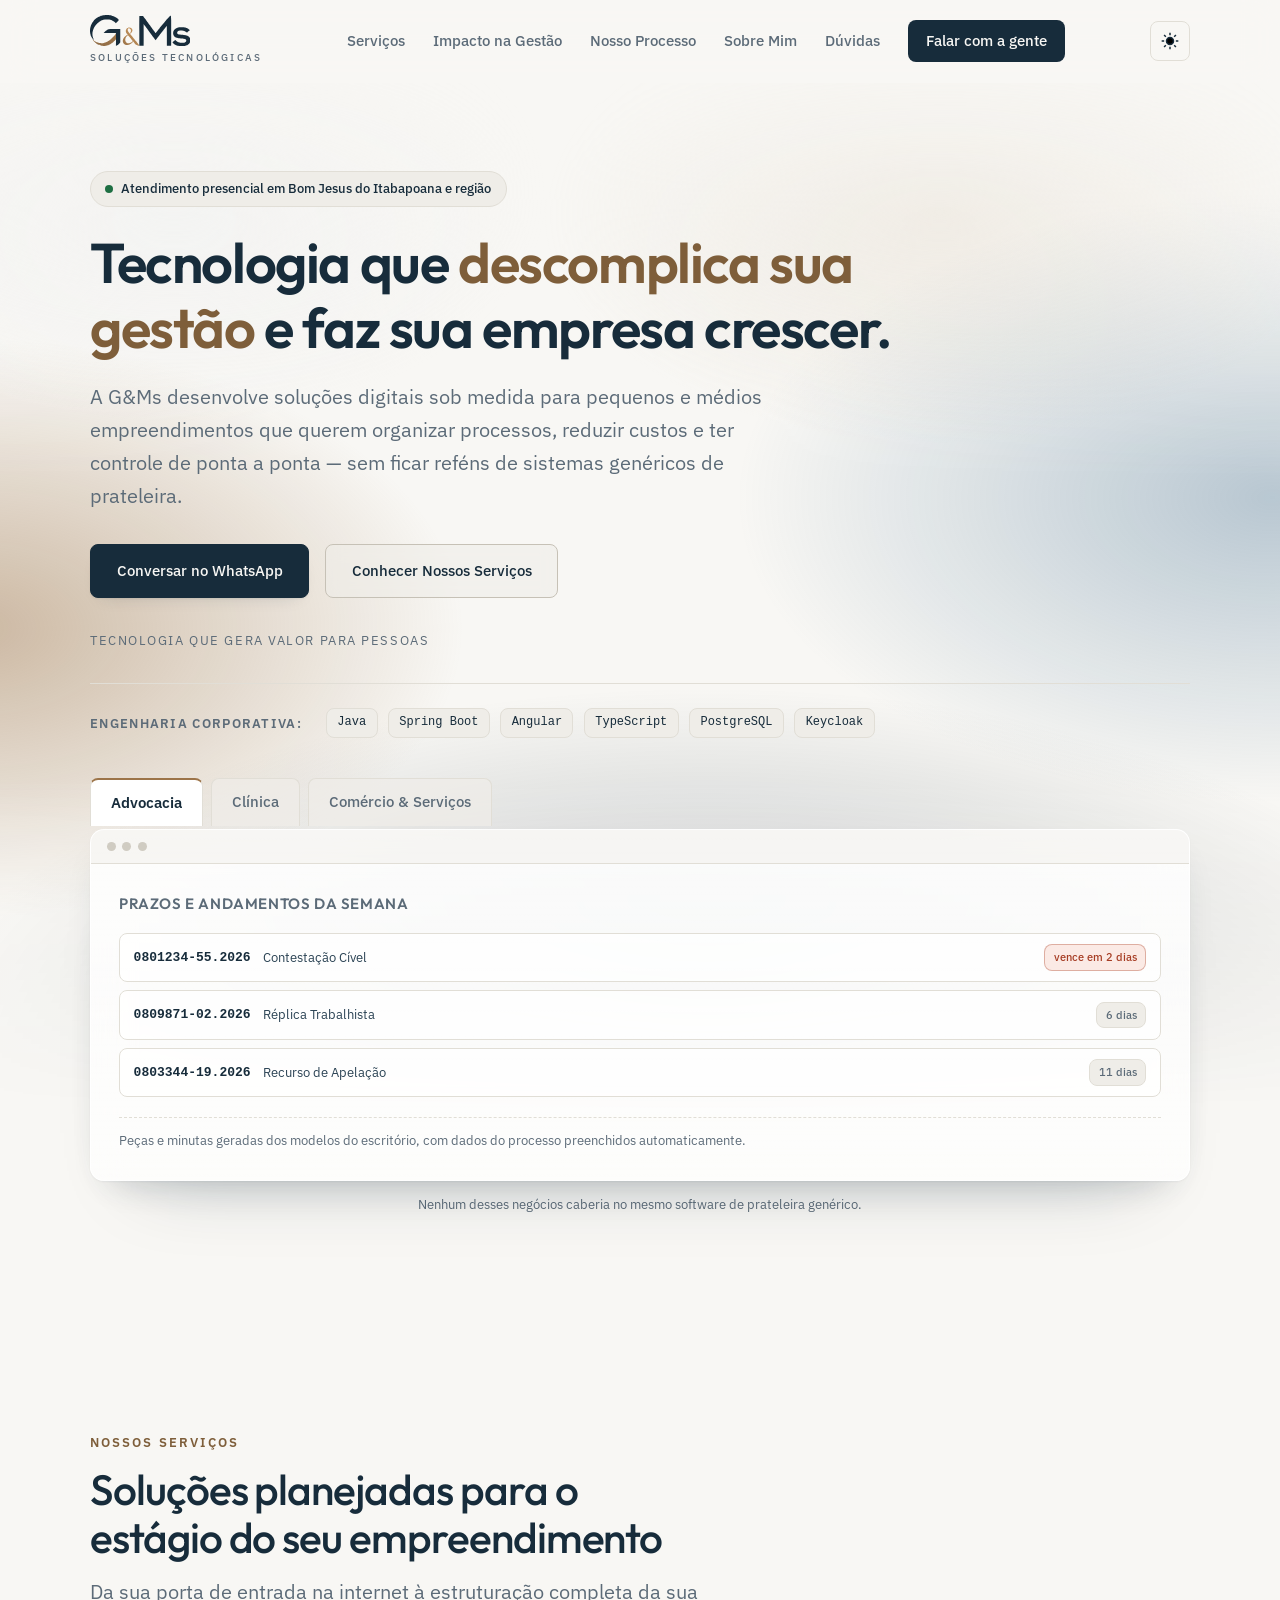
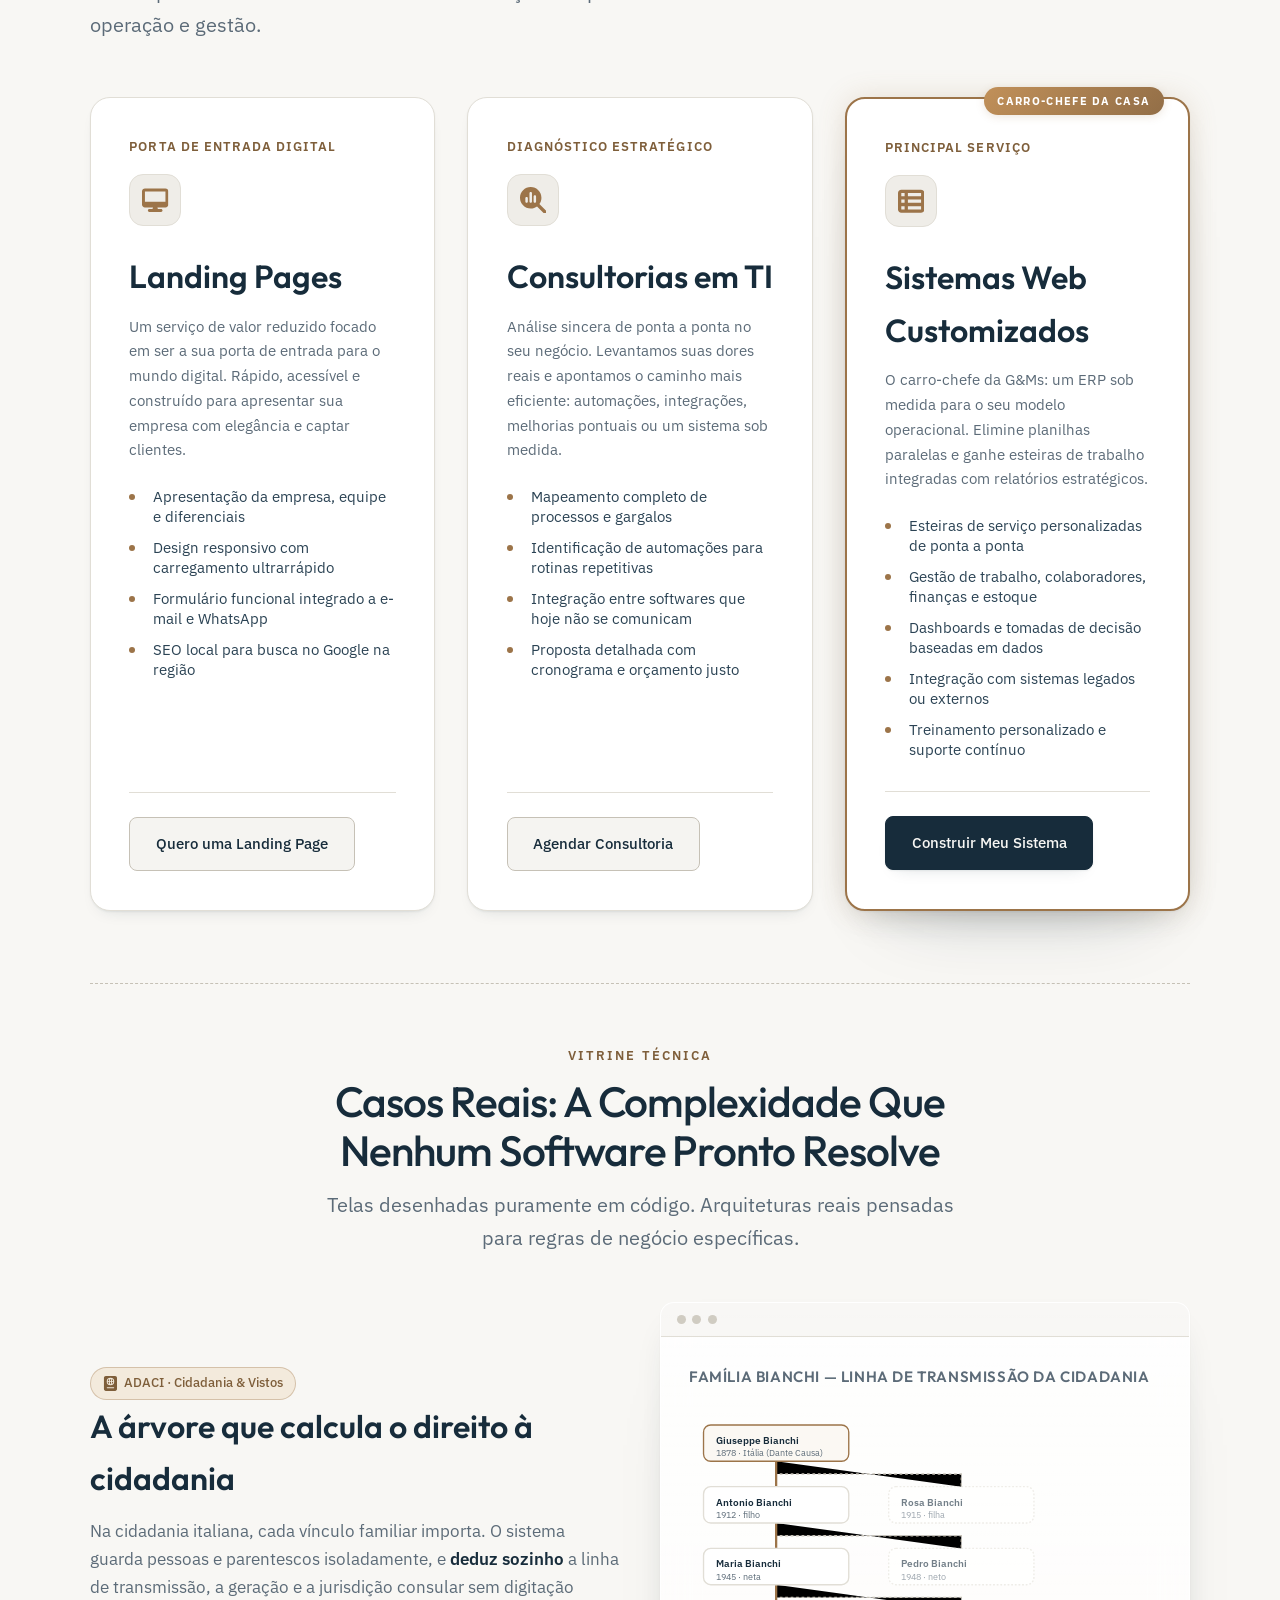
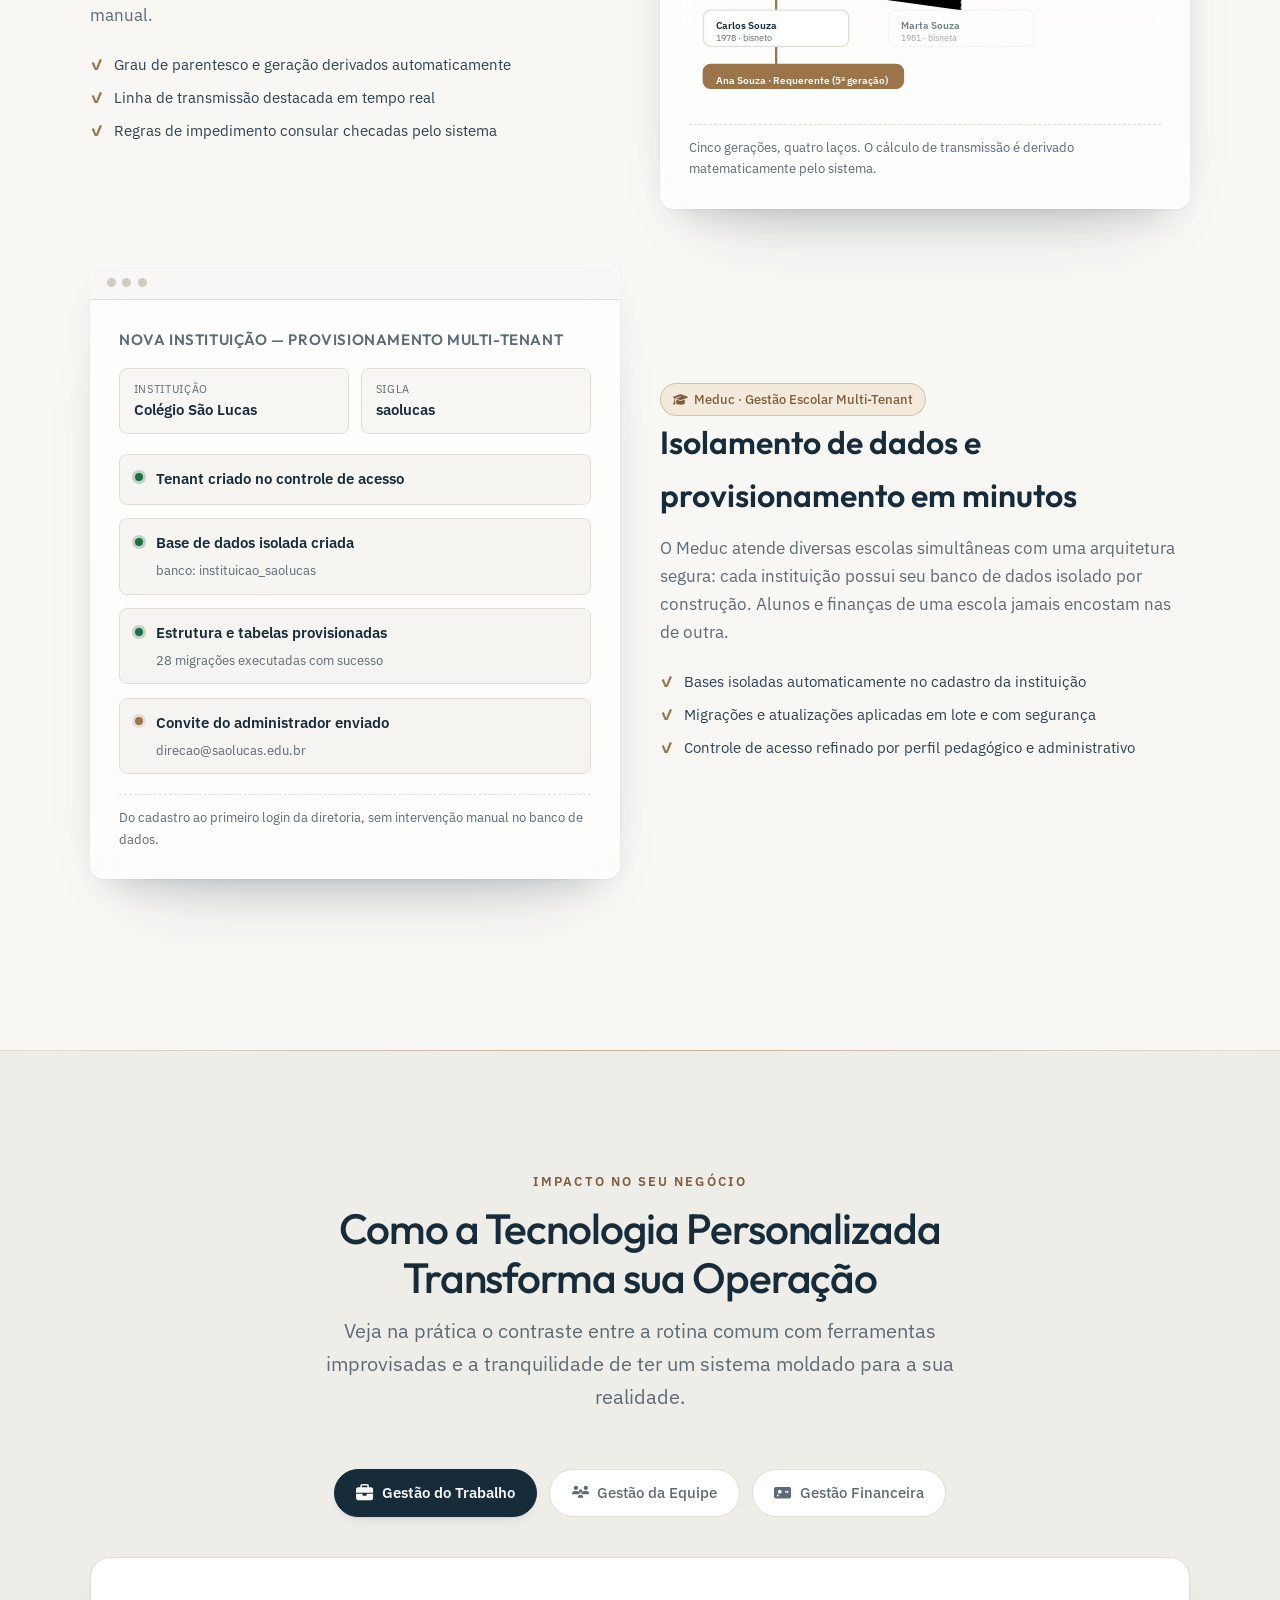
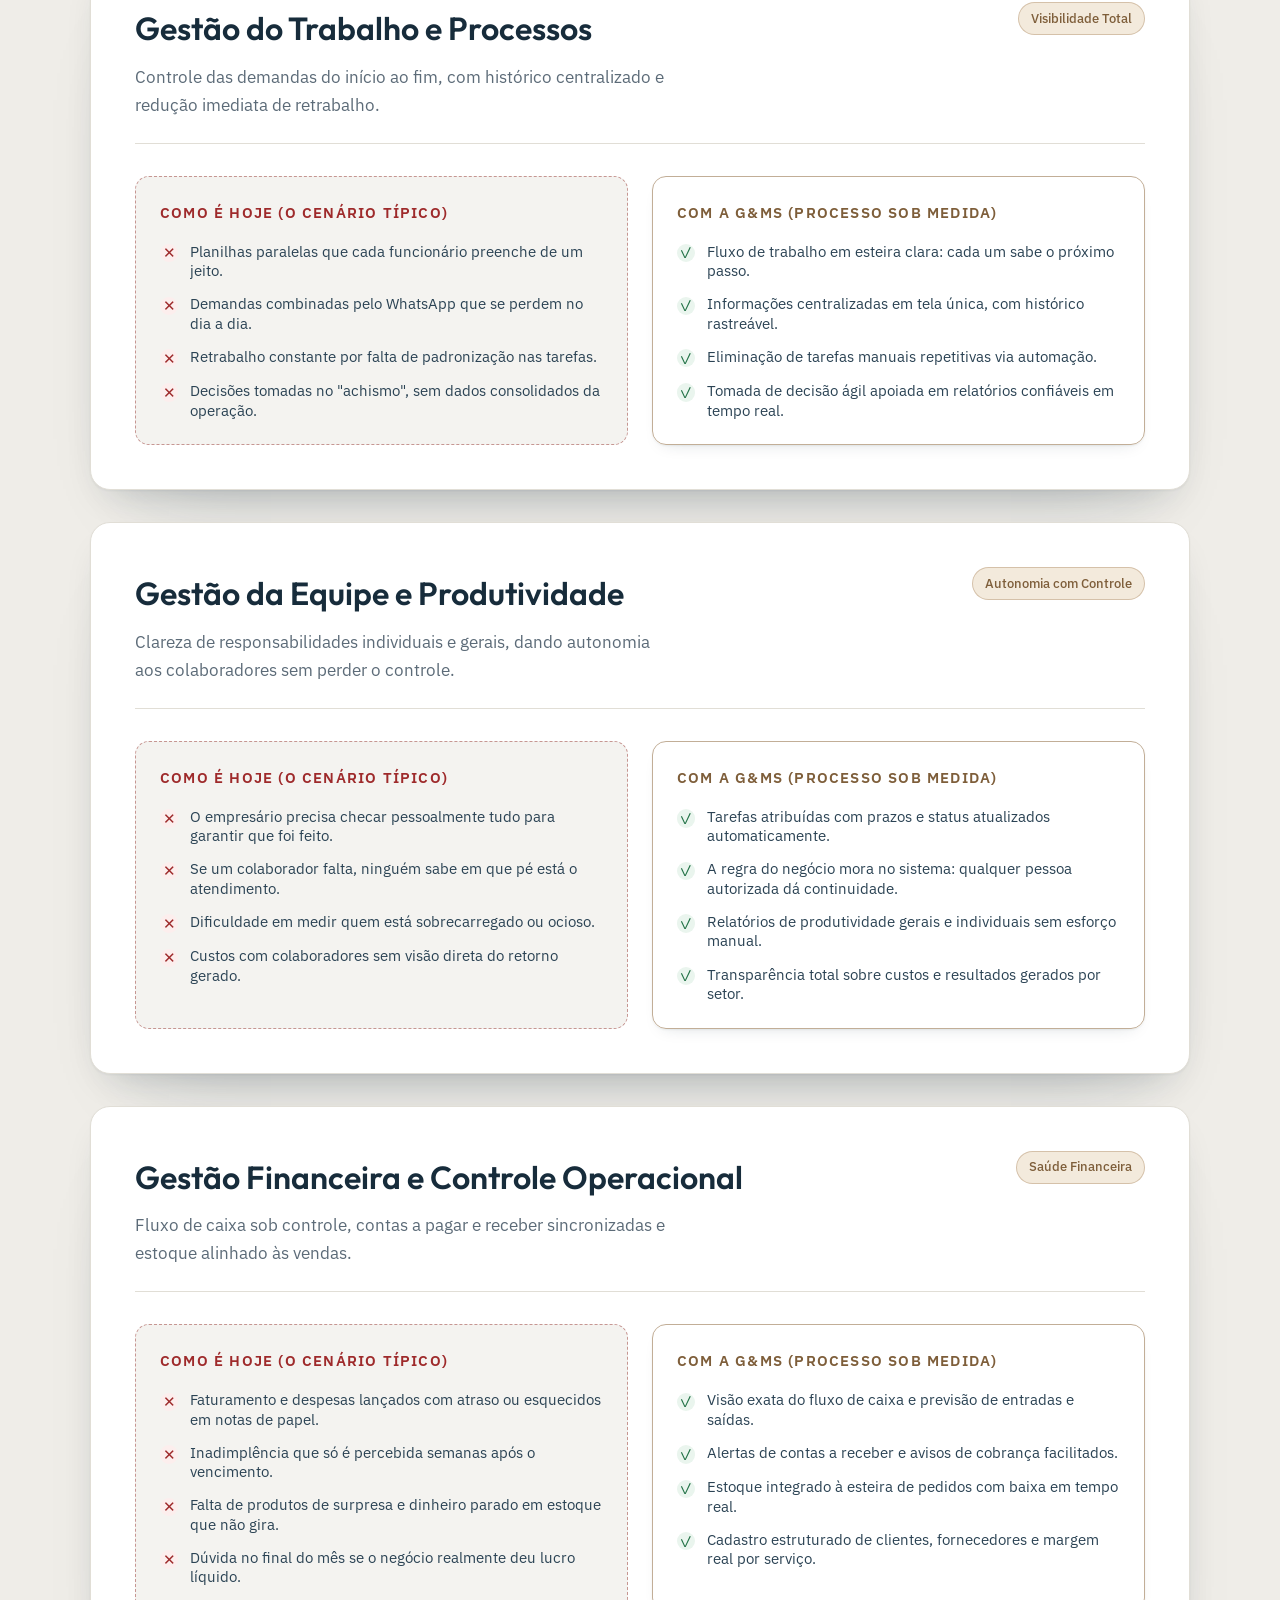
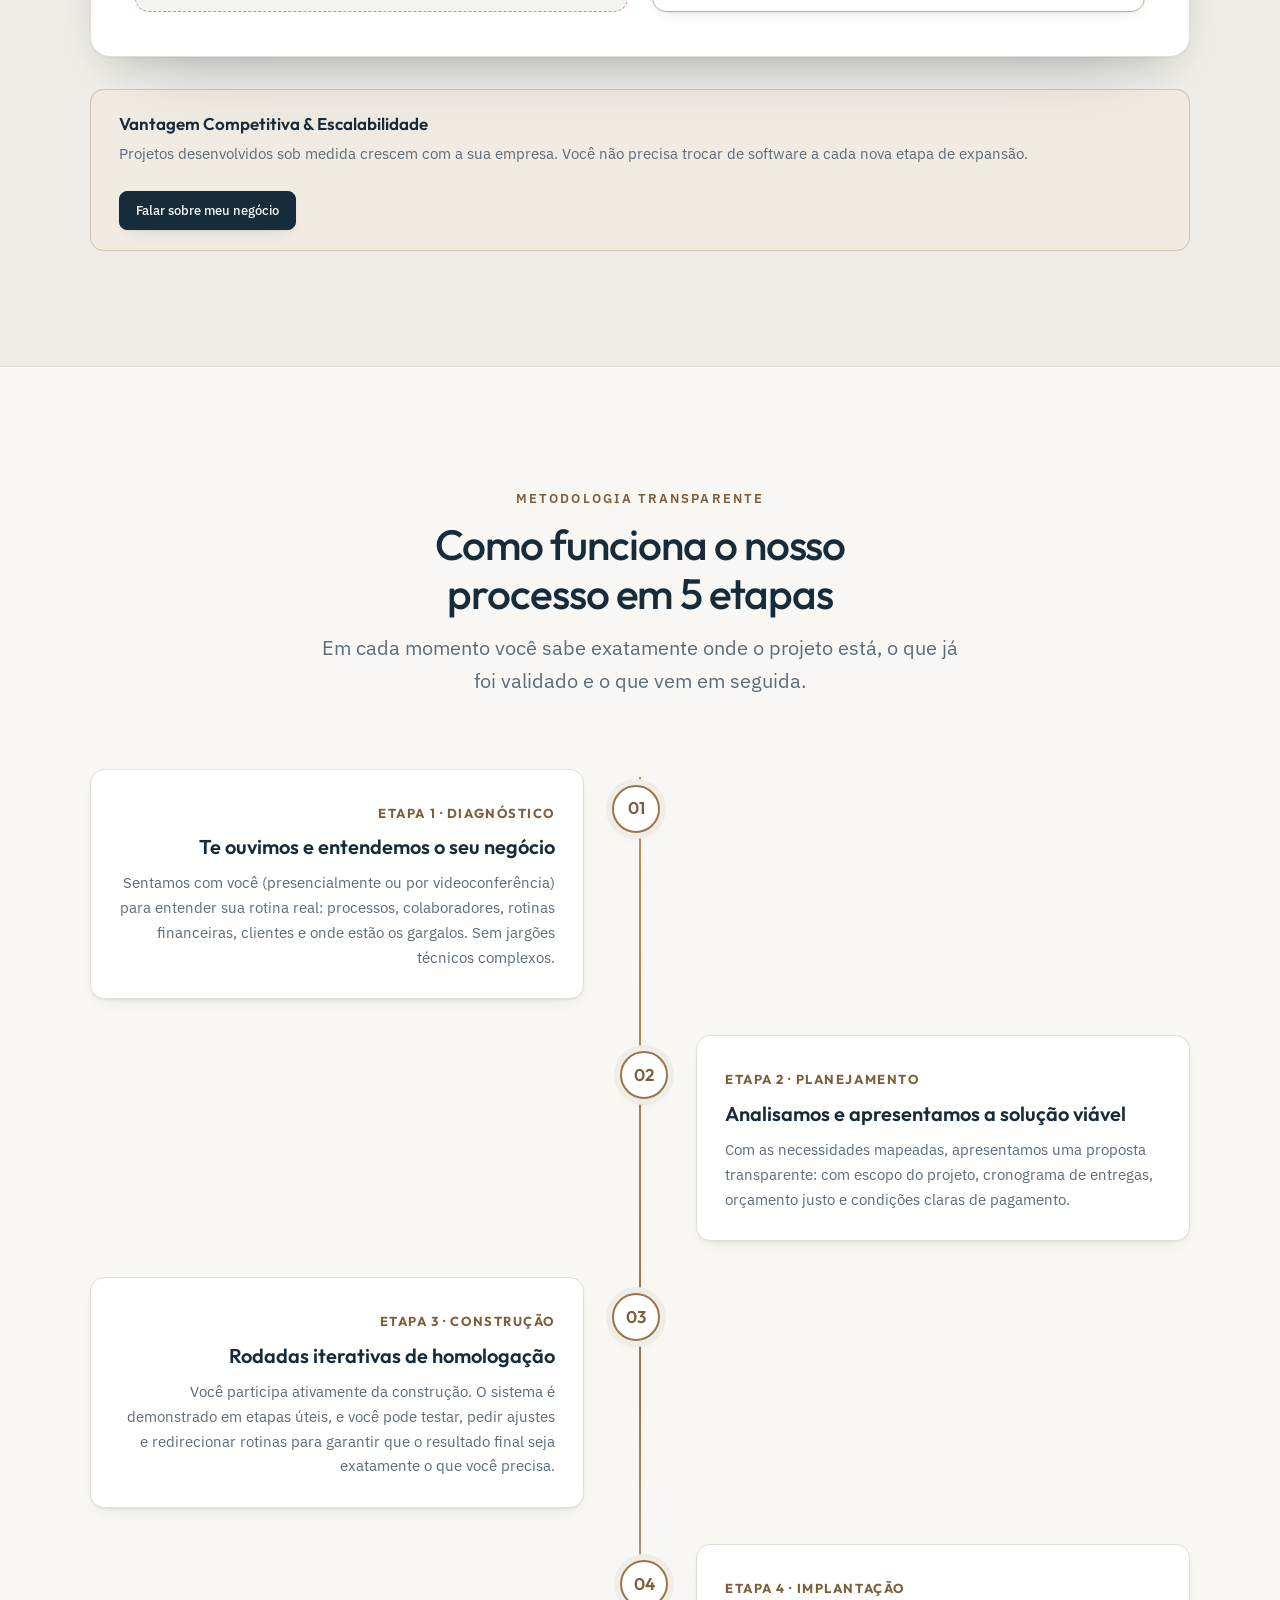
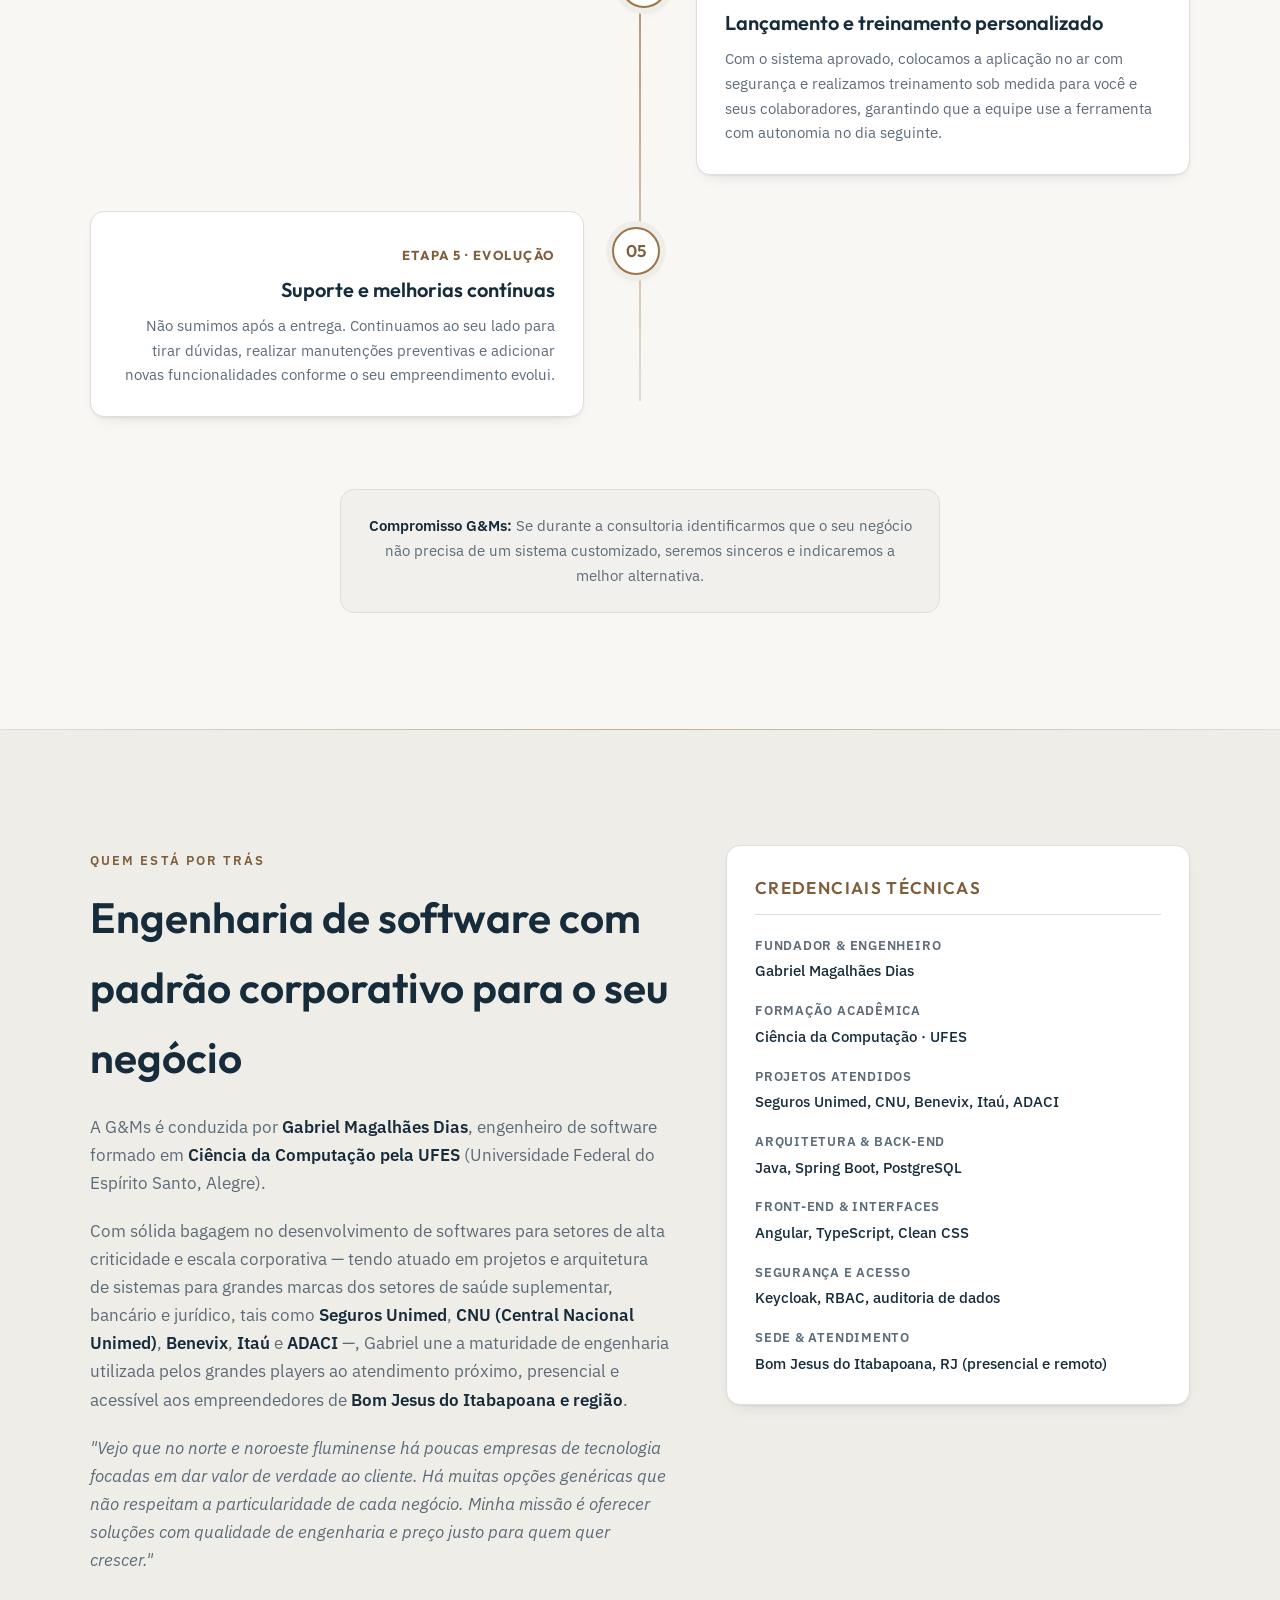
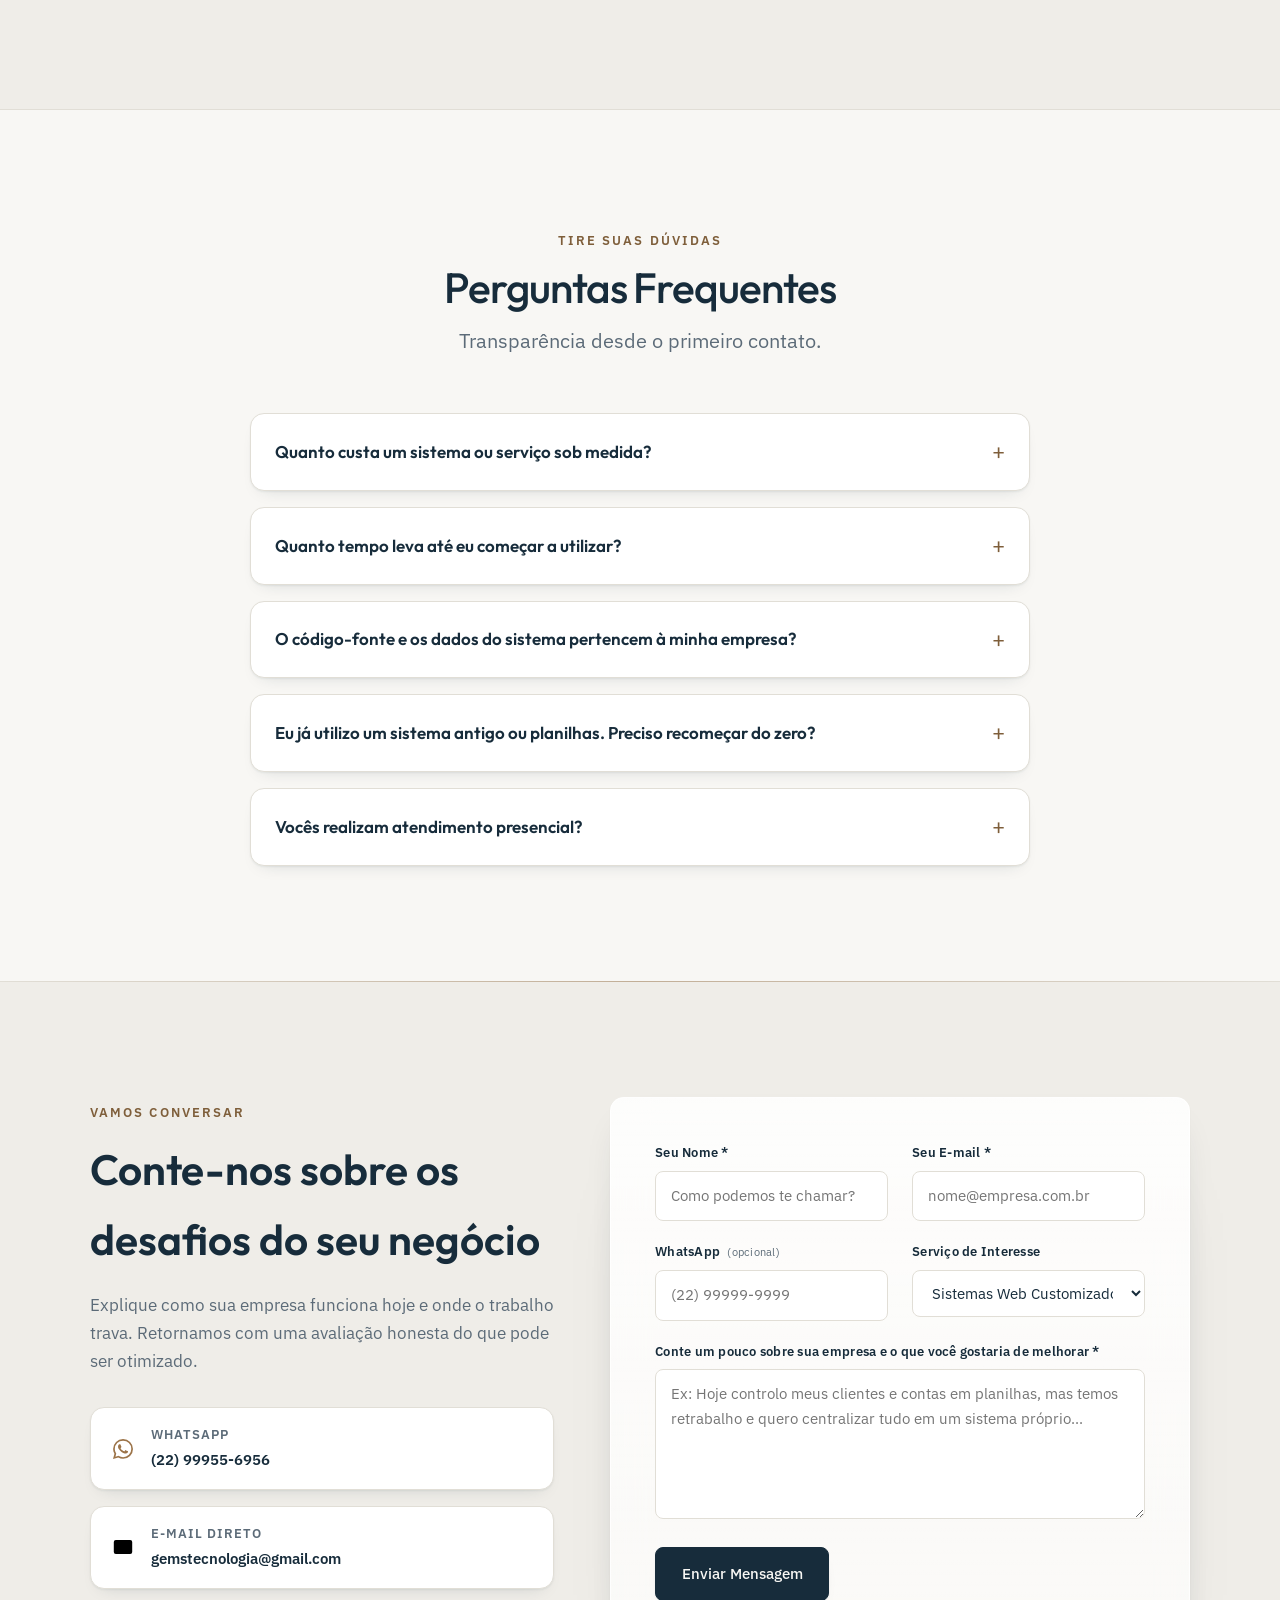
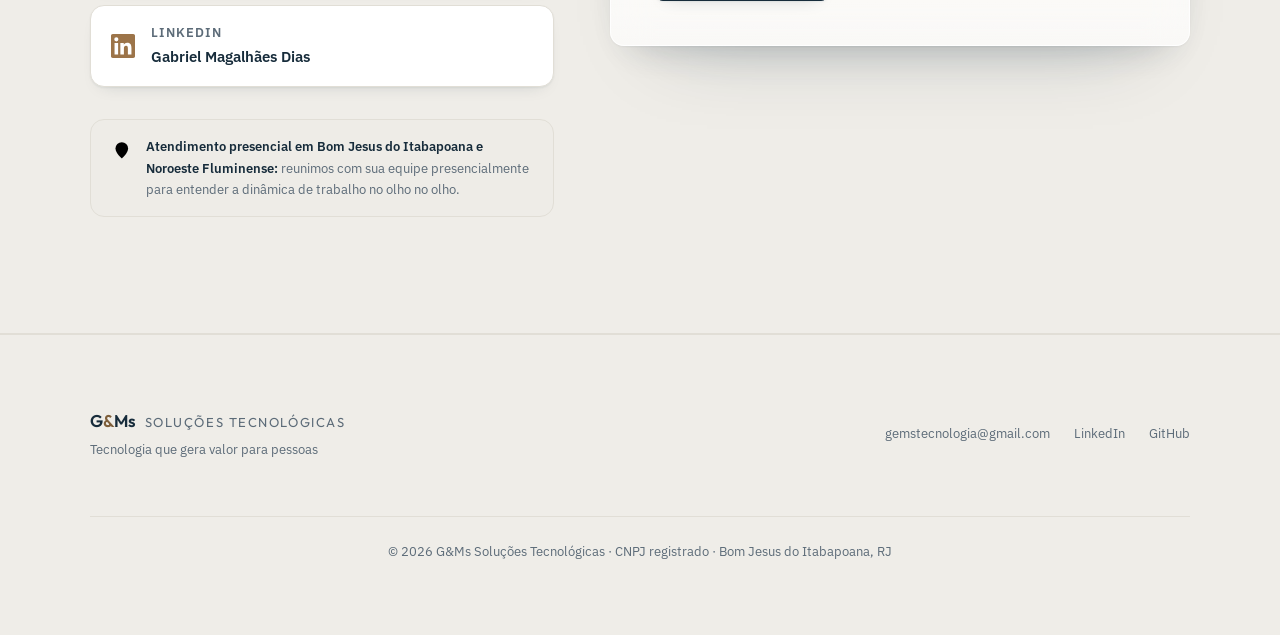
==== commit 2f3cee6d: "refactor(sobre): destacar projetos atendidos e omitir empregadores anteriores" ====
--- a/index.html
+++ b/index.html
@@ -651,9 +651,7 @@
           <strong>Ciência da Computação pela UFES</strong> (Universidade Federal do Espírito Santo, Alegre).
         </p>
         <p>
-          Com experiência no desenvolvimento de softwares para setores de alta criticidade — como saúde, advocacia,
-          bancos e grandes corporações através da <strong>Zup Innovation</strong> —, Gabriel une a solidez técnica de sistemas
-          em larga escala com o atendimento próximo e humano aos empreendedores de <strong>Bom Jesus do Itabapoana e região</strong>.
+          Com sólida bagagem no desenvolvimento de softwares para setores de alta criticidade e escala corporativa — tendo atuado em projetos e arquitetura de sistemas para grandes marcas dos setores de saúde suplementar, bancário e jurídico, tais como <strong>Seguros Unimed</strong>, <strong>CNU (Central Nacional Unimed)</strong>, <strong>Benevix</strong>, <strong>Itaú</strong> e <strong>ADACI</strong> —, Gabriel une a maturidade de engenharia utilizada pelos grandes players ao atendimento próximo, presencial e acessível aos empreendedores de <strong>Bom Jesus do Itabapoana e região</strong>.
         </p>
         <p>
           <em>"Vejo que no norte e noroeste fluminense há poucas empresas de tecnologia focadas em dar valor de verdade ao cliente. Há muitas opções genéricas que não respeitam a particularidade de cada negócio. Minha missão é oferecer soluções com qualidade de engenharia e preço justo para quem quer crescer."</em>
@@ -670,6 +668,10 @@
           <div class="specs-item">
             <dt>Formação Acadêmica</dt>
             <dd>Ciência da Computação · UFES</dd>
+          </div>
+          <div class="specs-item">
+            <dt>Projetos Atendidos</dt>
+            <dd>Seguros Unimed, CNU, Benevix, Itaú, ADACI</dd>
           </div>
           <div class="specs-item">
             <dt>Arquitetura &amp; Back-end</dt>
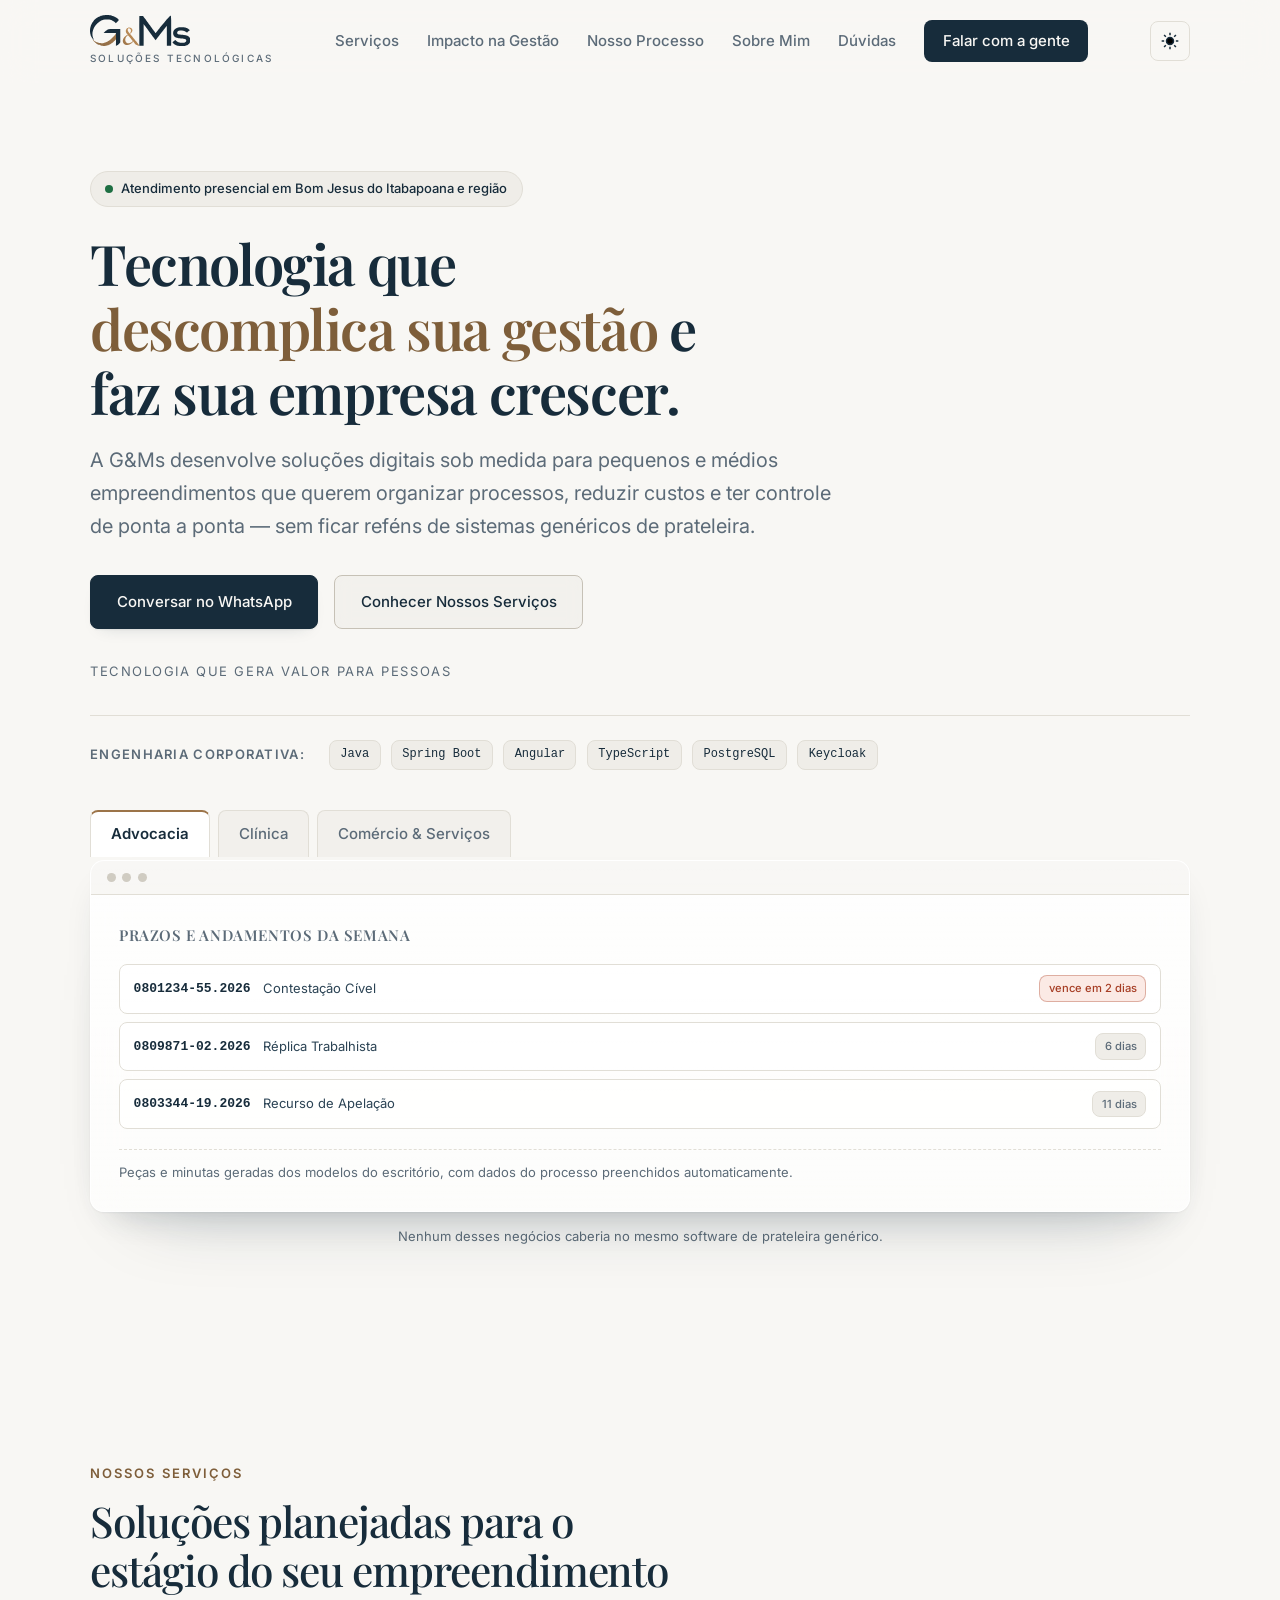
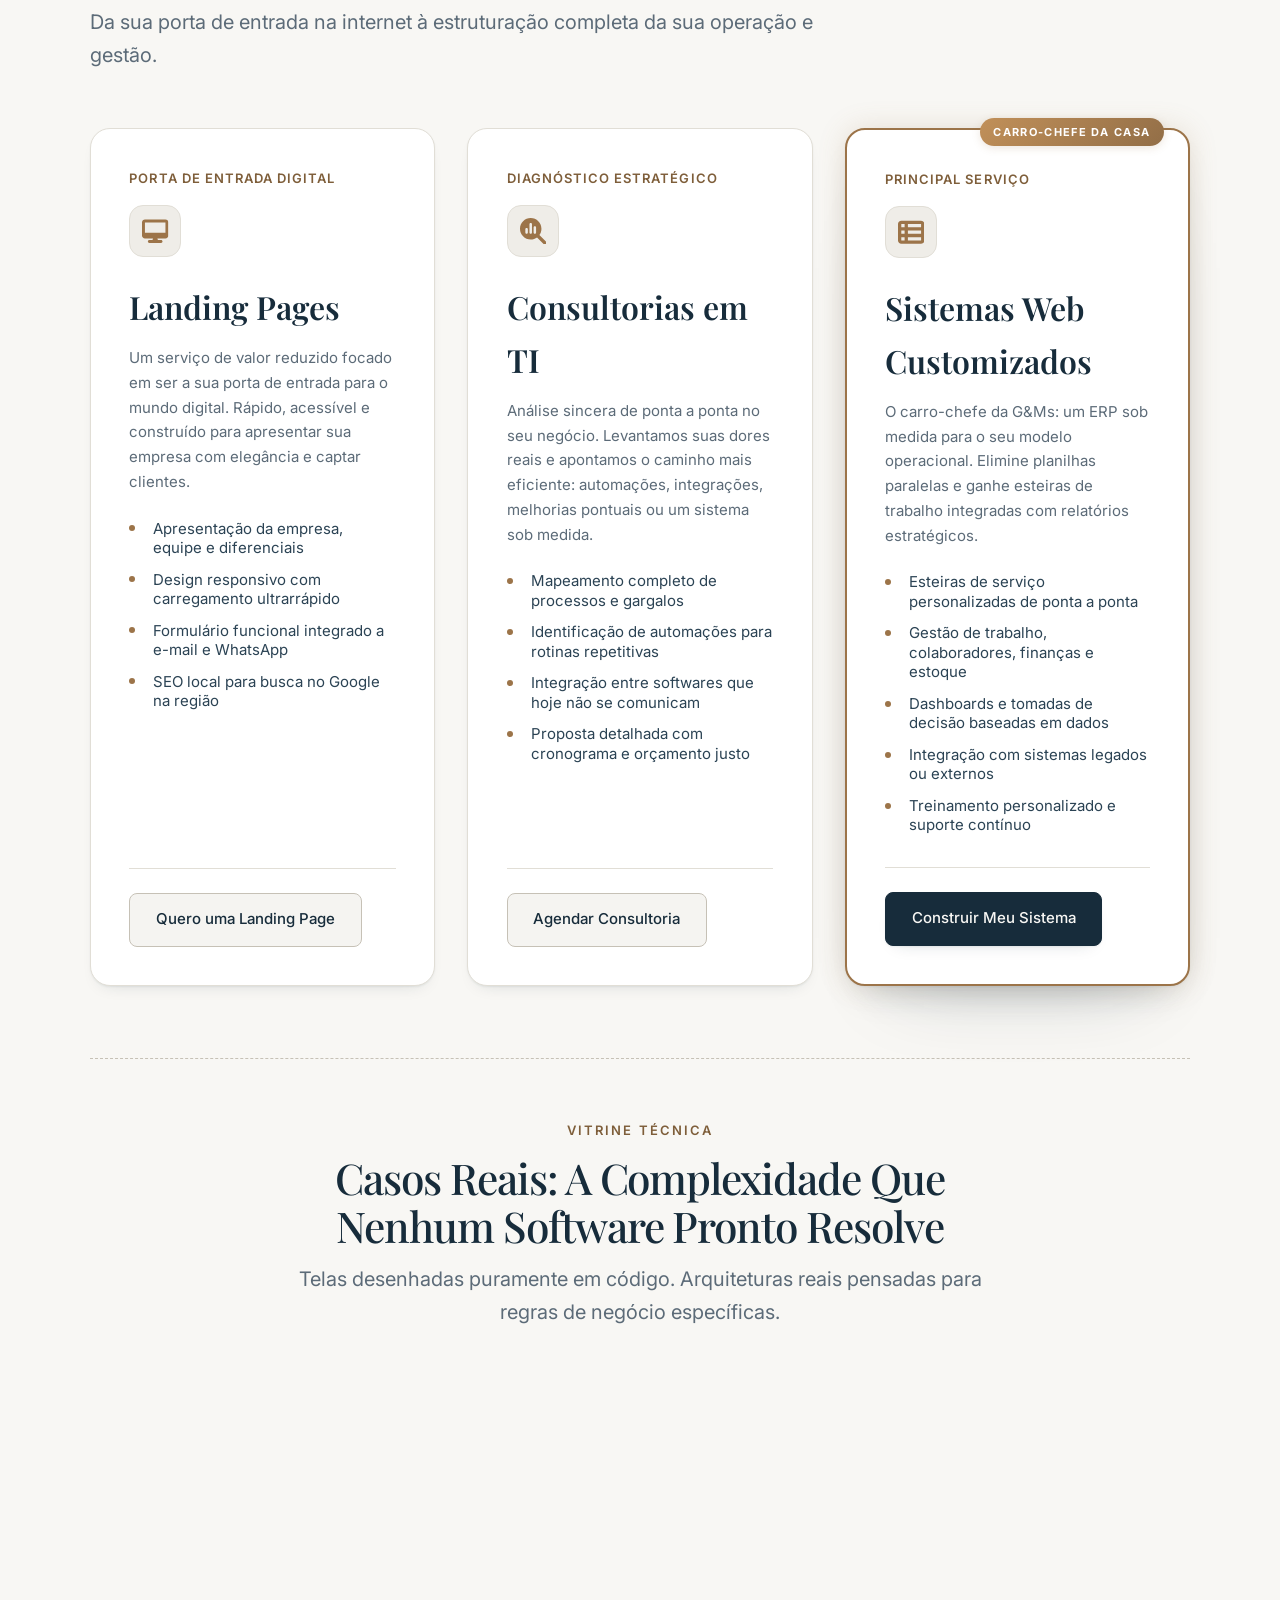
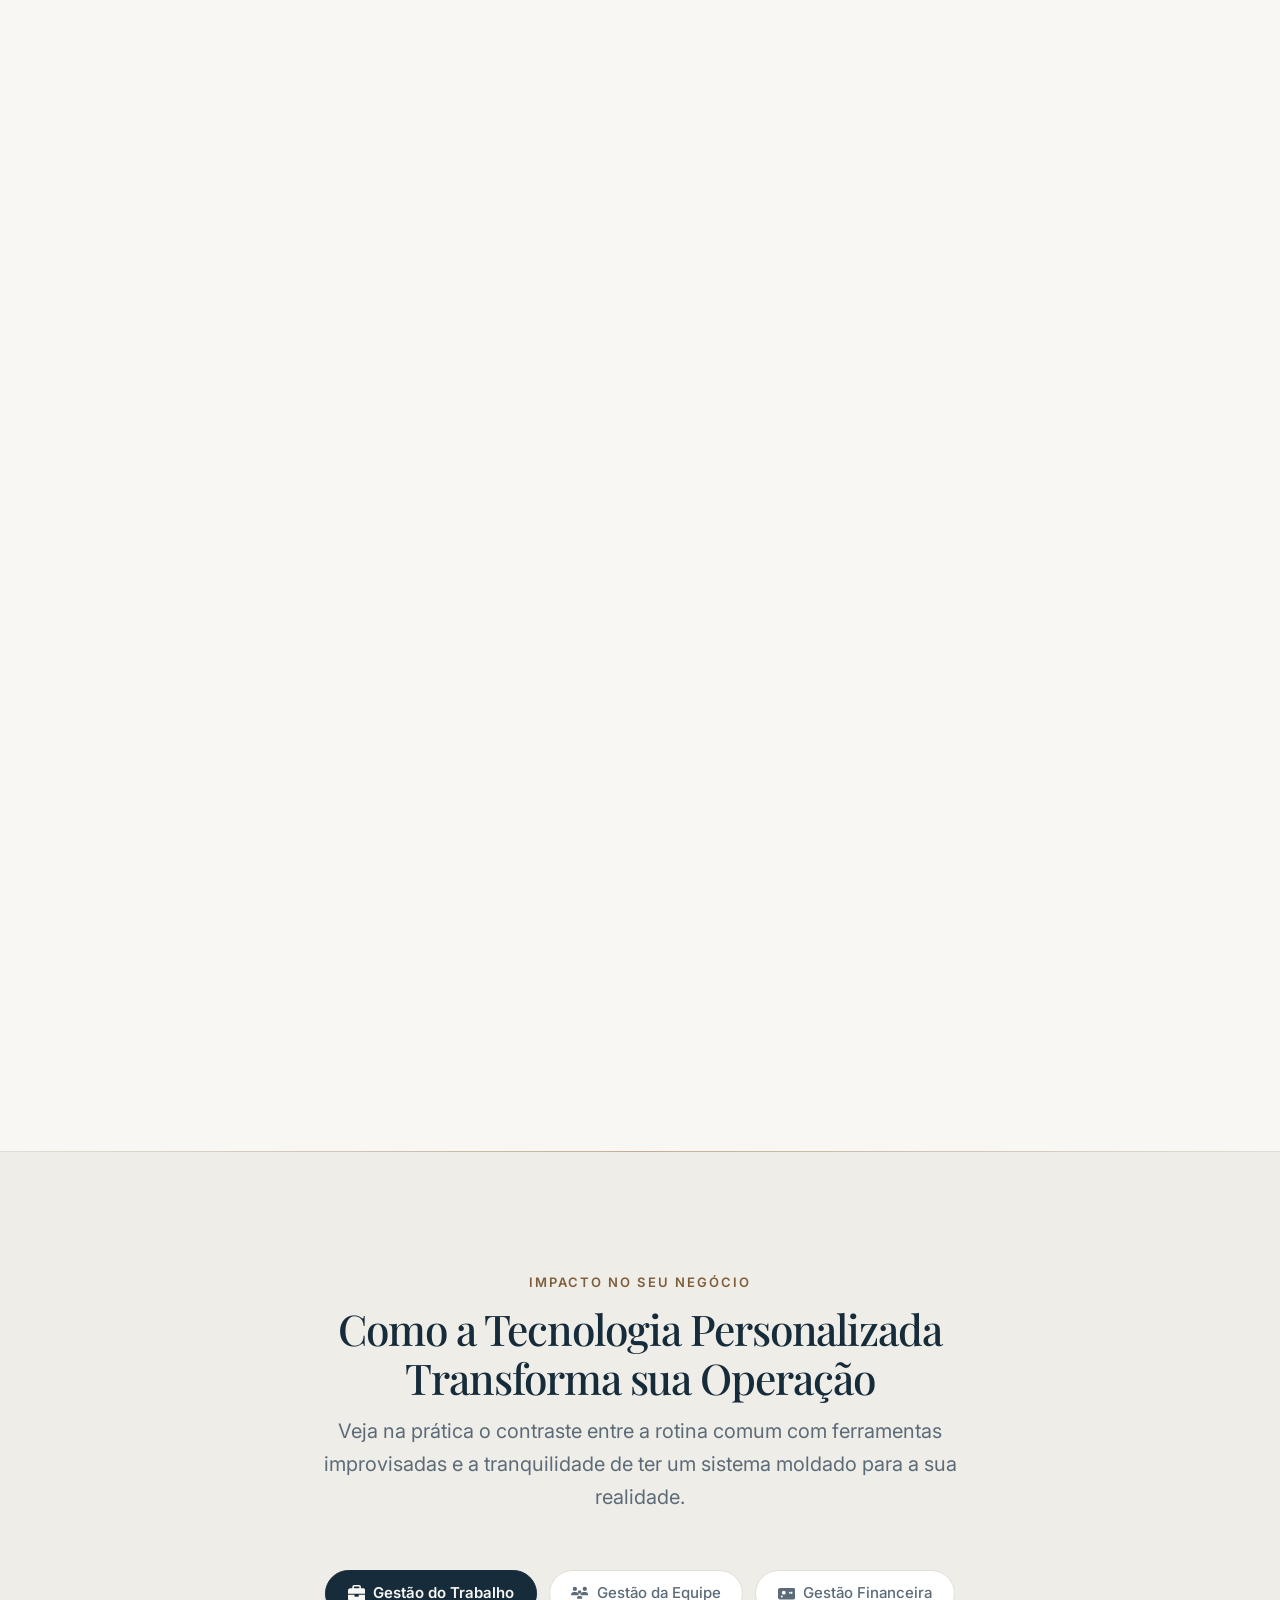
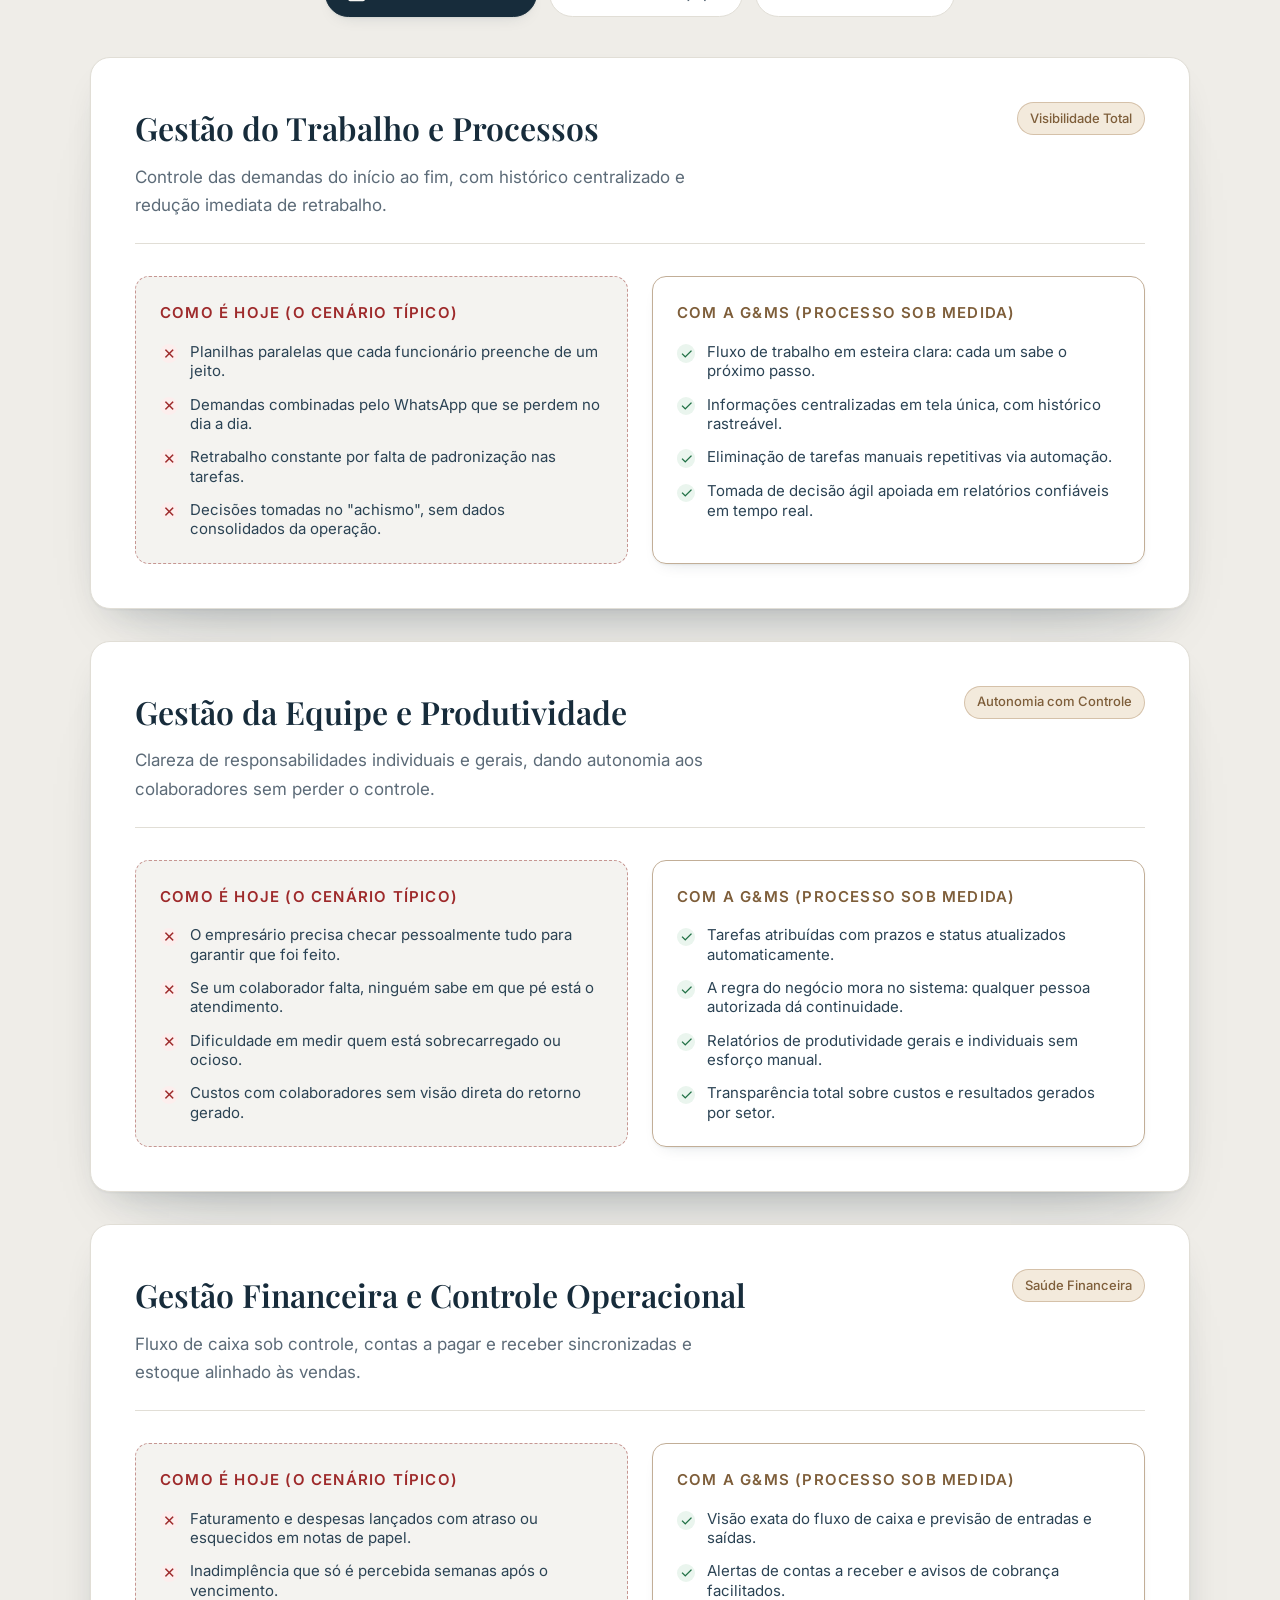
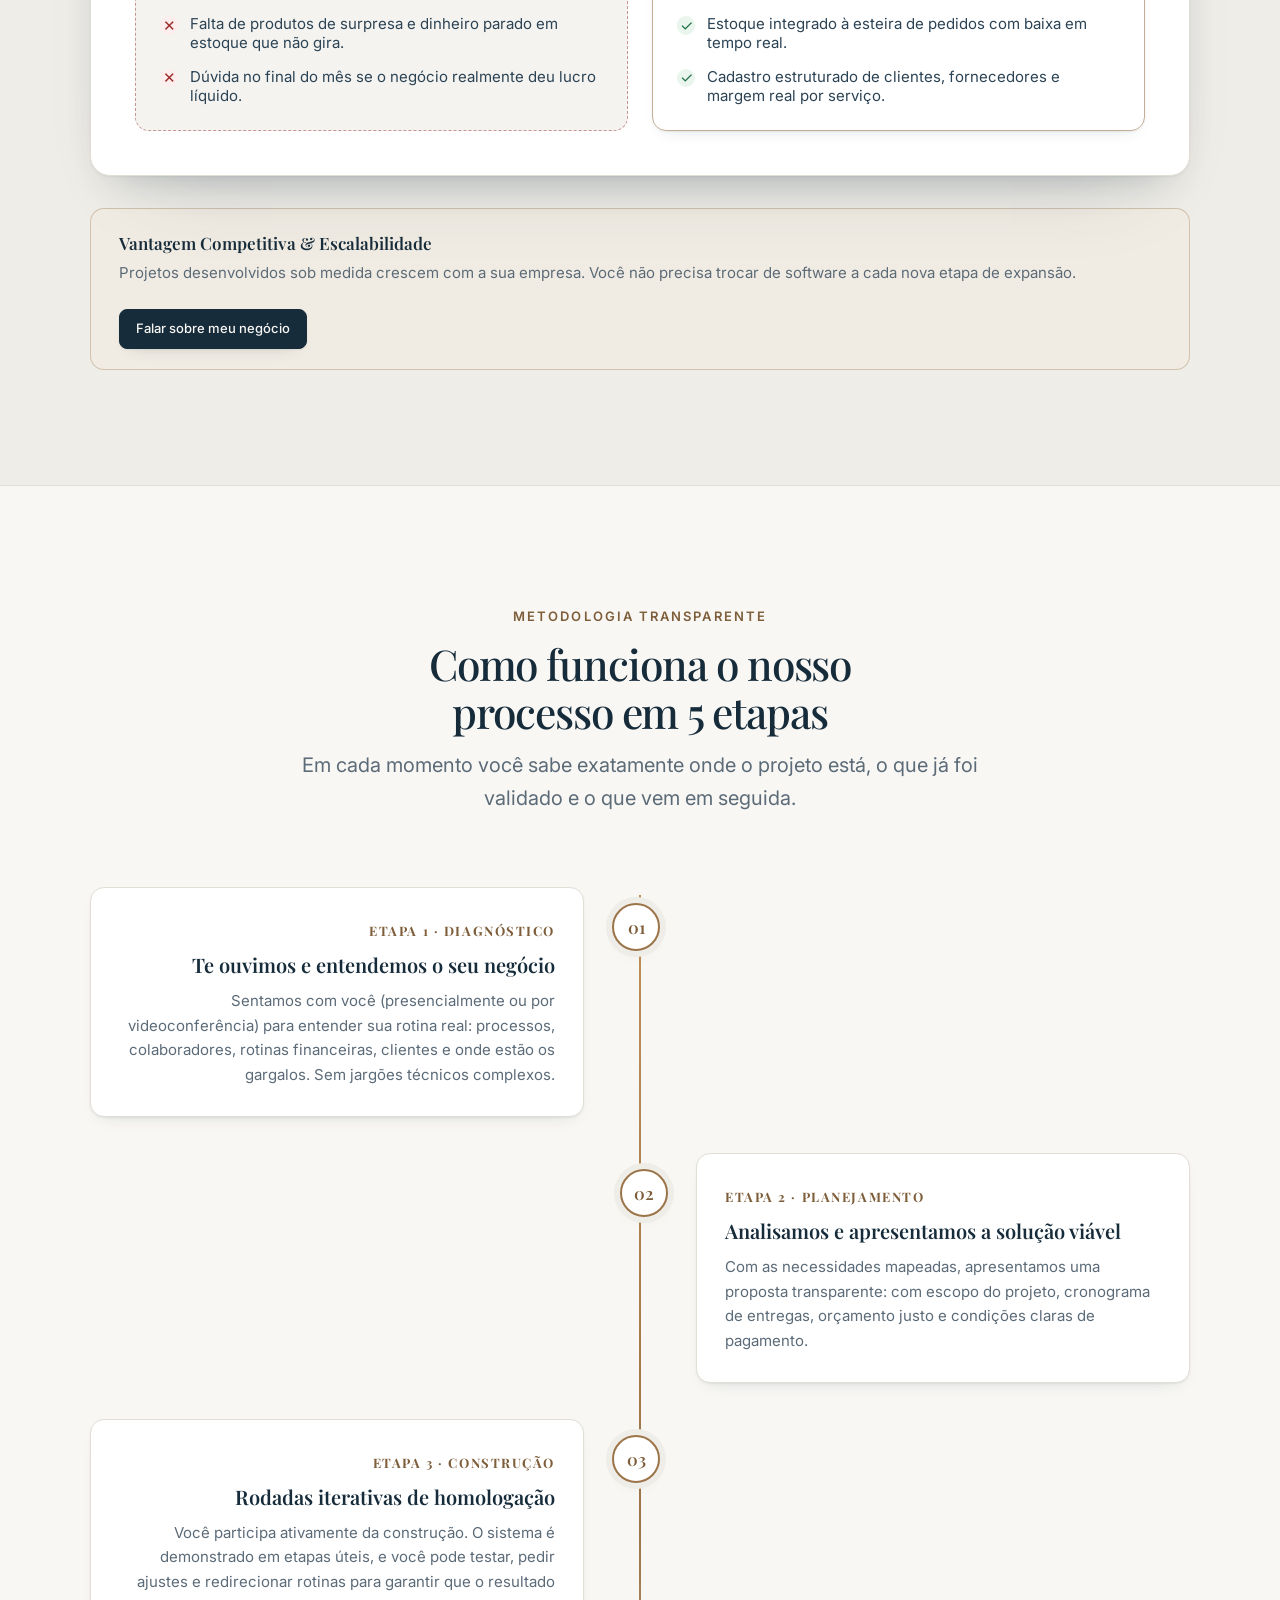
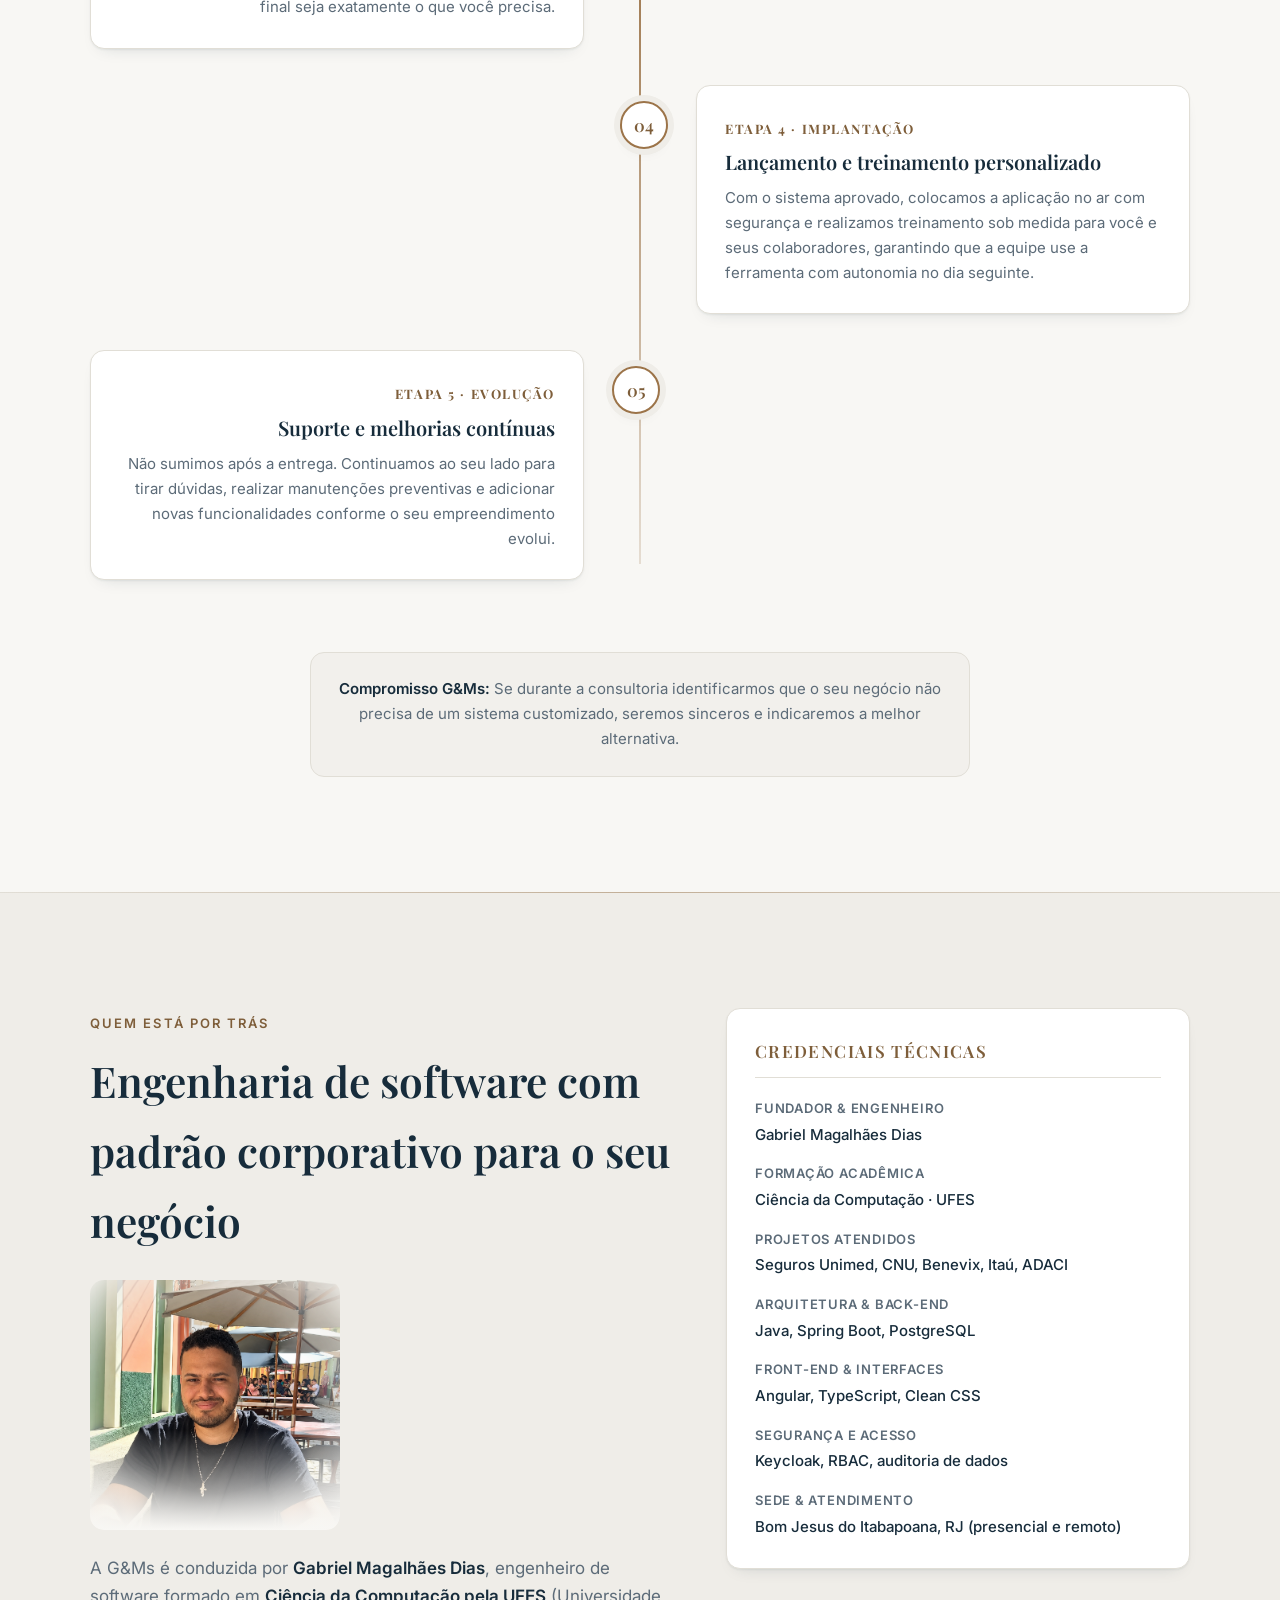
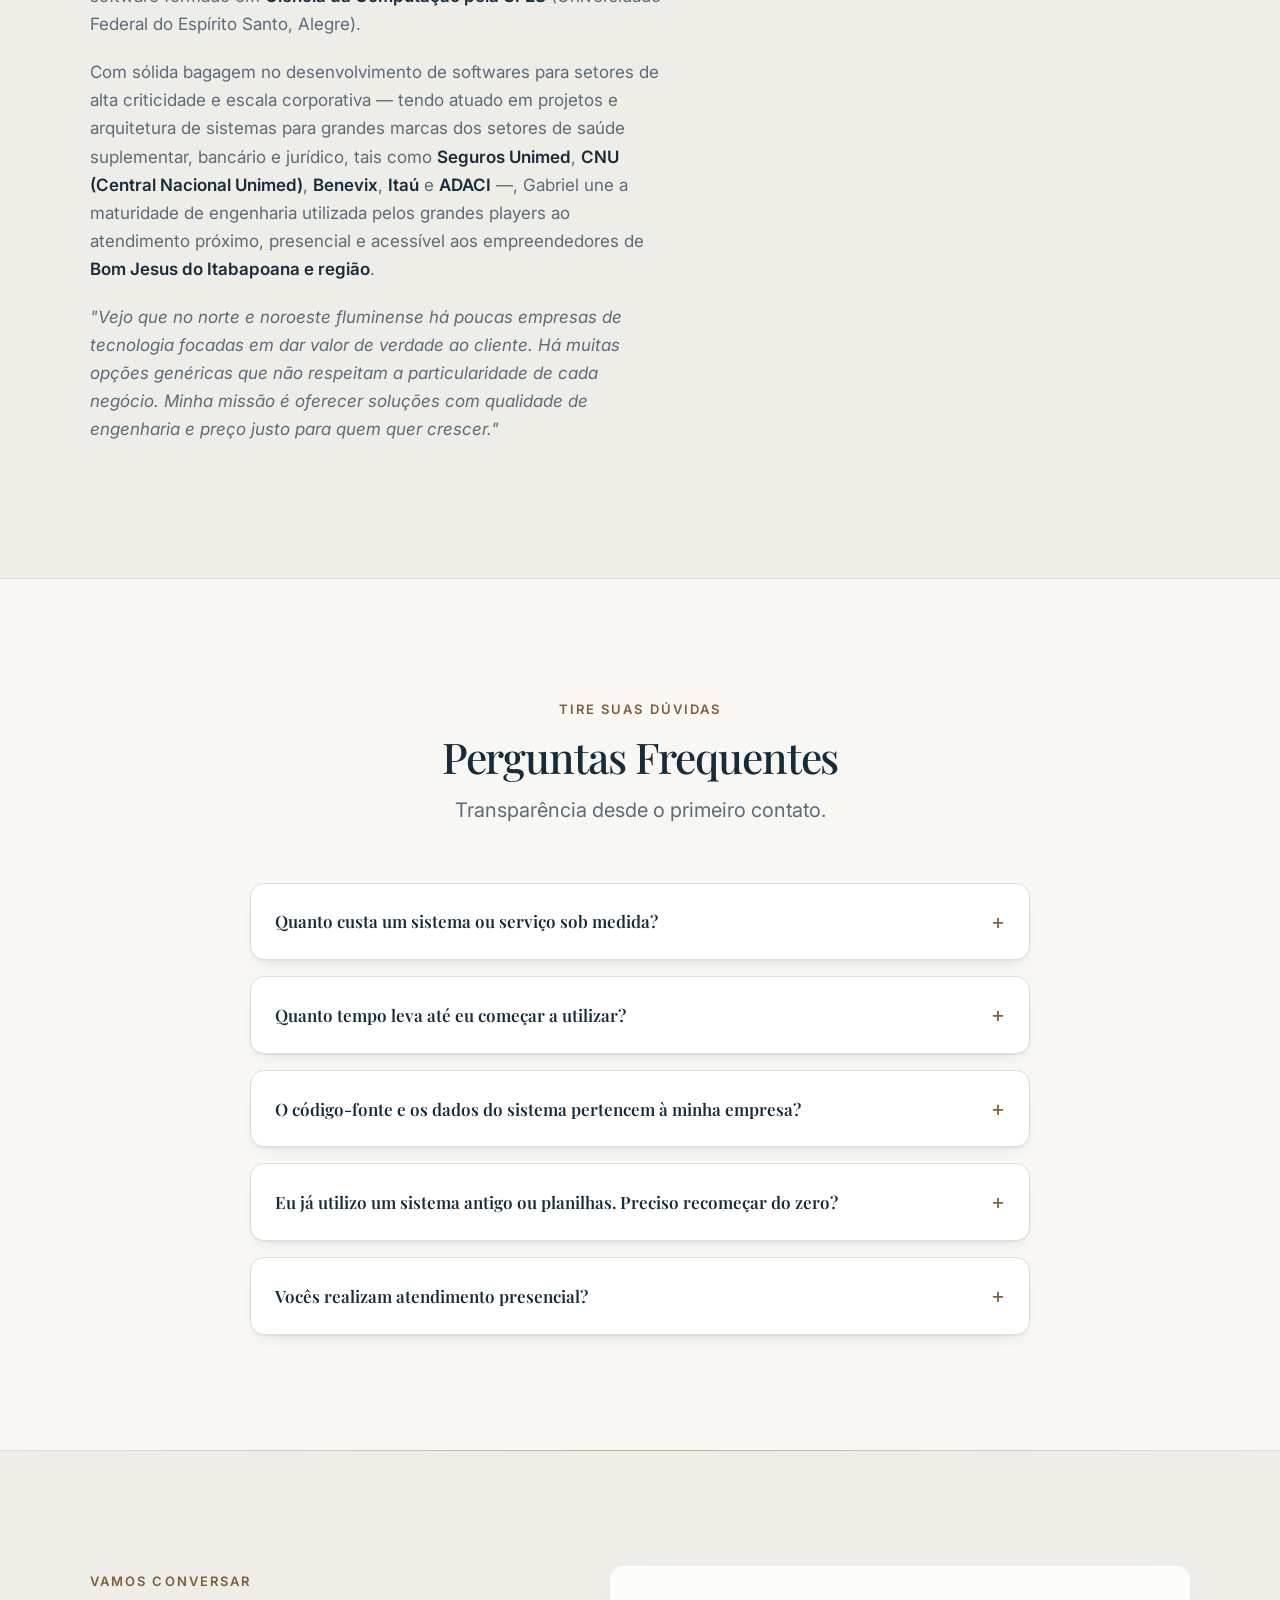
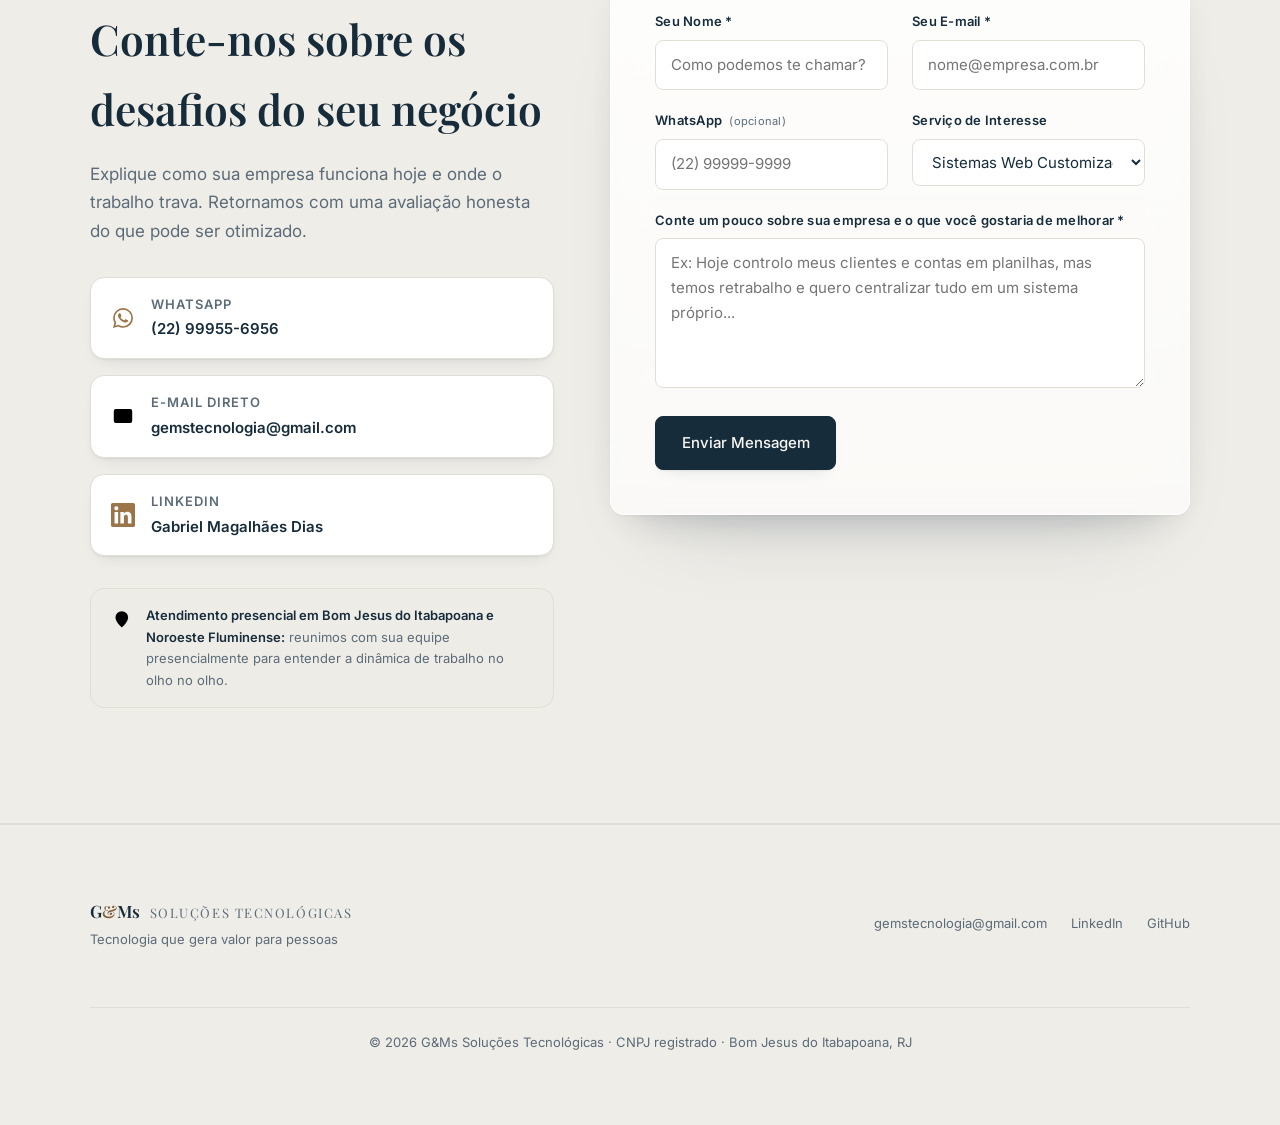
==== commit 65b34b1a: "Segunda versão" ====
--- a/index.html
+++ b/index.html
@@ -1,6 +1,15 @@
 <!DOCTYPE html>
 <html lang="pt-BR">
 <head>
+<!-- Google tag (gtag.js) -->
+<script async src="https://www.googletagmanager.com/gtag/js?id=G-TTV2M9LY03"></script>
+<script>
+  window.dataLayer = window.dataLayer || [];
+  function gtag(){dataLayer.push(arguments);}
+  gtag('js', new Date());
+
+  gtag('config', 'G-TTV2M9LY03');
+</script>
 <meta charset="utf-8">
 <meta name="viewport" content="width=device-width, initial-scale=1">
 <title>G&amp;Ms Soluções Tecnológicas — Sistemas Web, Consultoria e Landing Pages</title>
@@ -27,7 +36,7 @@
 
 <link rel="preconnect" href="https://fonts.googleapis.com">
 <link rel="preconnect" href="https://fonts.gstatic.com" crossorigin>
-<link rel="stylesheet" href="https://fonts.googleapis.com/css2?family=IBM+Plex+Sans:wght@400;500;600&family=Outfit:wght@300;400;500;600;700&display=swap">
+<link rel="stylesheet" href="https://fonts.googleapis.com/css2?family=Inter:wght@300;400;500;600&family=Playfair+Display:wght@400;500;600;700&display=swap">
 <link rel="stylesheet" href="assets/css/styles.css">
 
 <script>
@@ -121,7 +130,10 @@
 
 <!-- ─────────────────────────  HERO  ───────────────────────── -->
 <section class="hero" id="topo">
-  <div class="hero__field" aria-hidden="true"></div>
+  <div class="hero__field" aria-hidden="true">
+    <img src="https://images.unsplash.com/photo-1497215728101-856f4ea42174?auto=format&fit=crop&w=1920&q=80" alt="" class="hero__bg-media">
+    <div class="hero__overlay"></div>
+  </div>
 
   <div class="wrap hero__inner">
     <div class="hero__badge">
@@ -646,6 +658,9 @@
       <div class="about-text">
         <span class="sec__tag">Quem está por trás</span>
         <h2>Engenharia de software com padrão corporativo para o seu negócio</h2>
+        <div class="profile-pic-wrapper">
+          <img src="assets/img/profile_gabriel.png" alt="Gabriel Magalhães Dias" class="profile-pic">
+        </div>
         <p>
           A G&amp;Ms é conduzida por <strong>Gabriel Magalhães Dias</strong>, engenheiro de software formado em
           <strong>Ciência da Computação pela UFES</strong> (Universidade Federal do Espírito Santo, Alegre).
@@ -963,6 +978,12 @@
 </script>
 
 <script src="assets/js/config.js"></script>
+
+<!-- Bibliotecas GSAP & Lenis -->
+<script src="https://unpkg.com/@studio-freight/lenis@1.0.42/dist/lenis.min.js"></script>
+<script src="https://cdnjs.cloudflare.com/ajax/libs/gsap/3.12.5/gsap.min.js"></script>
+<script src="https://cdnjs.cloudflare.com/ajax/libs/gsap/3.12.5/ScrollTrigger.min.js"></script>
+
 <script type="module" src="assets/js/main.js"></script>
 </body>
 </html>
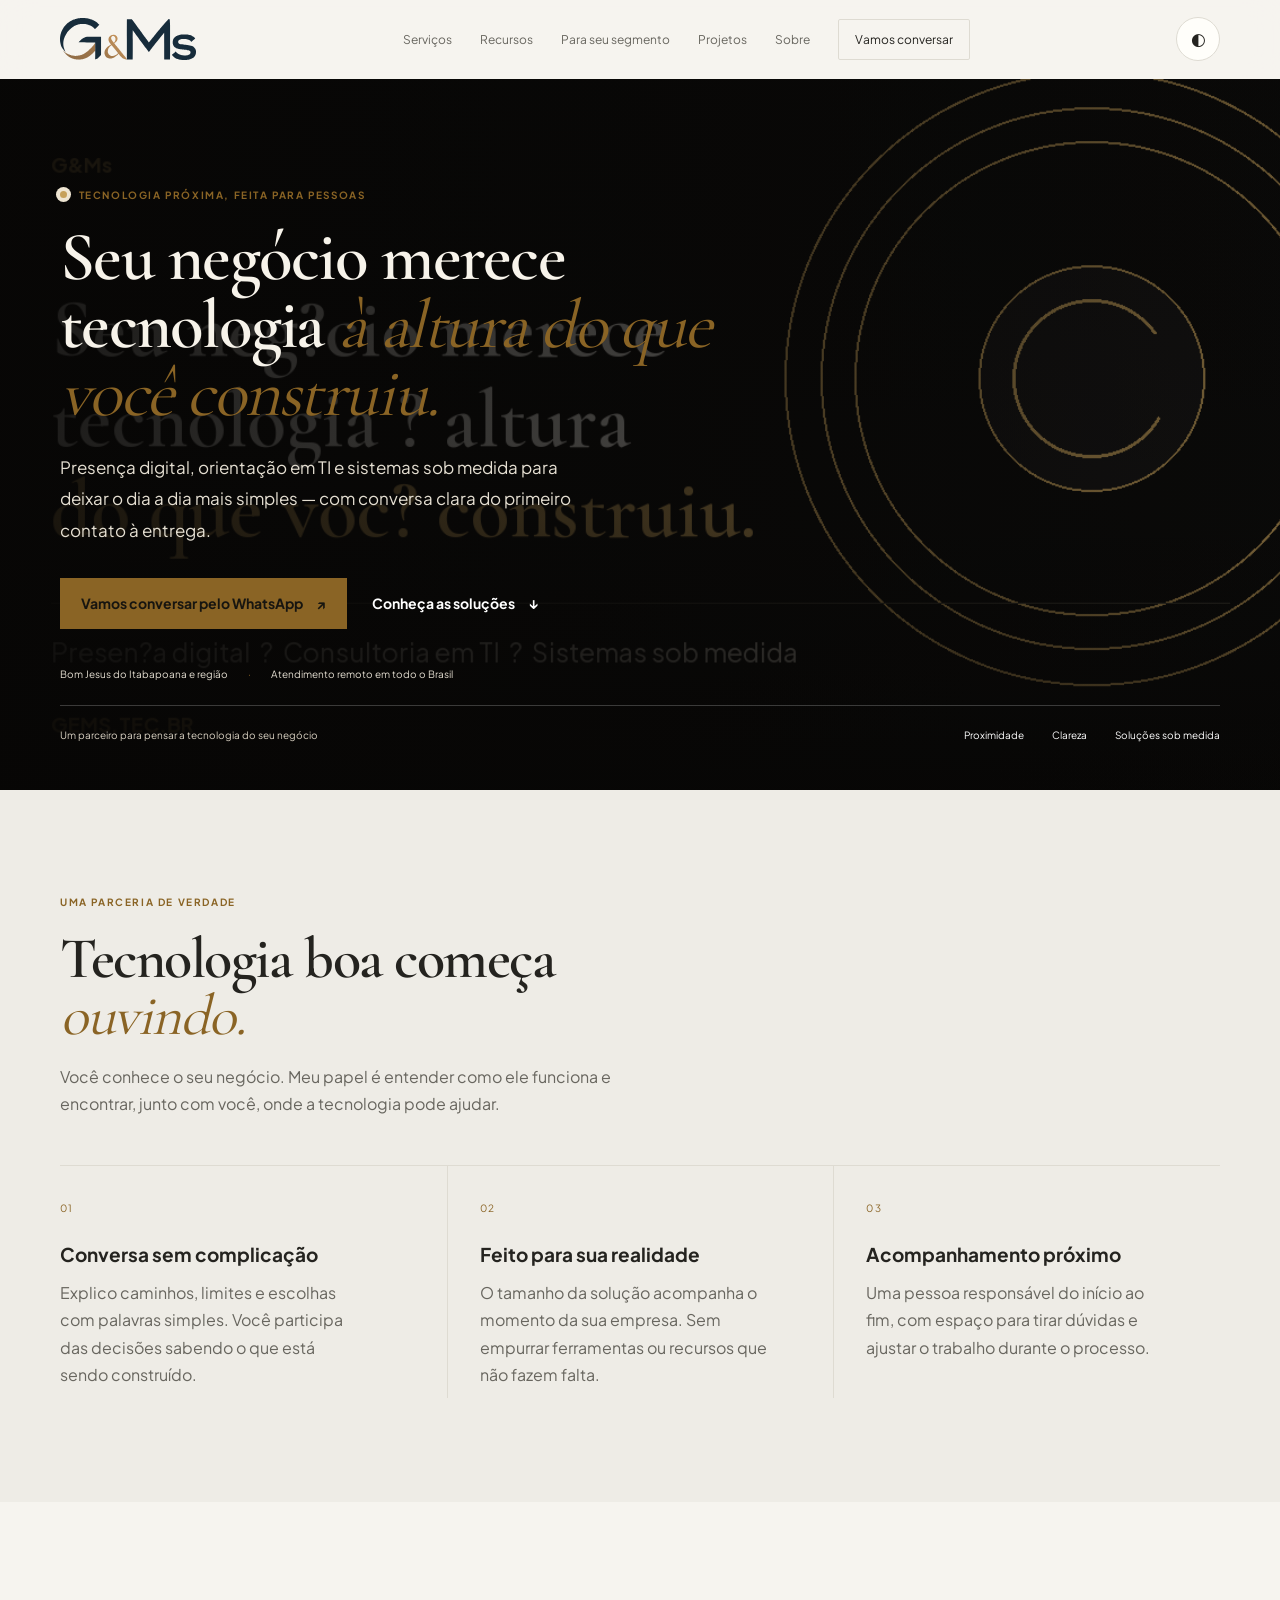
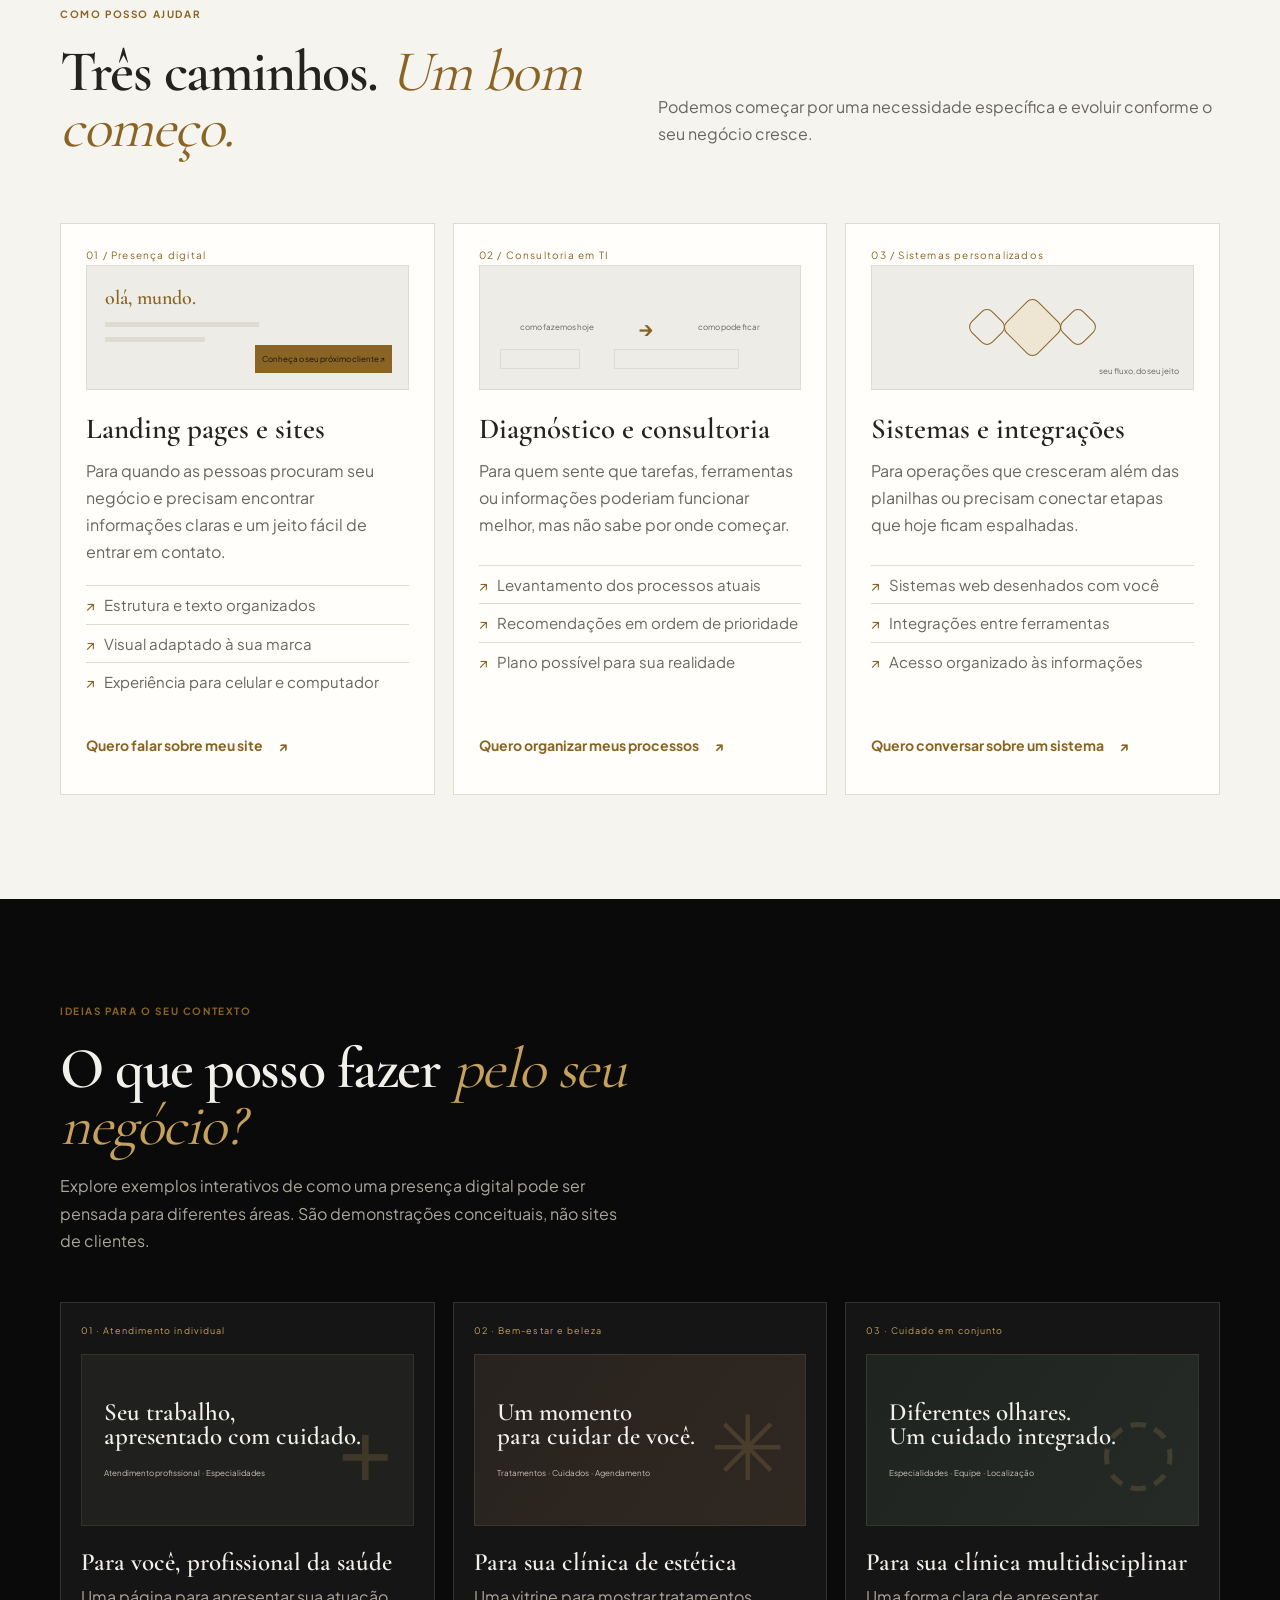
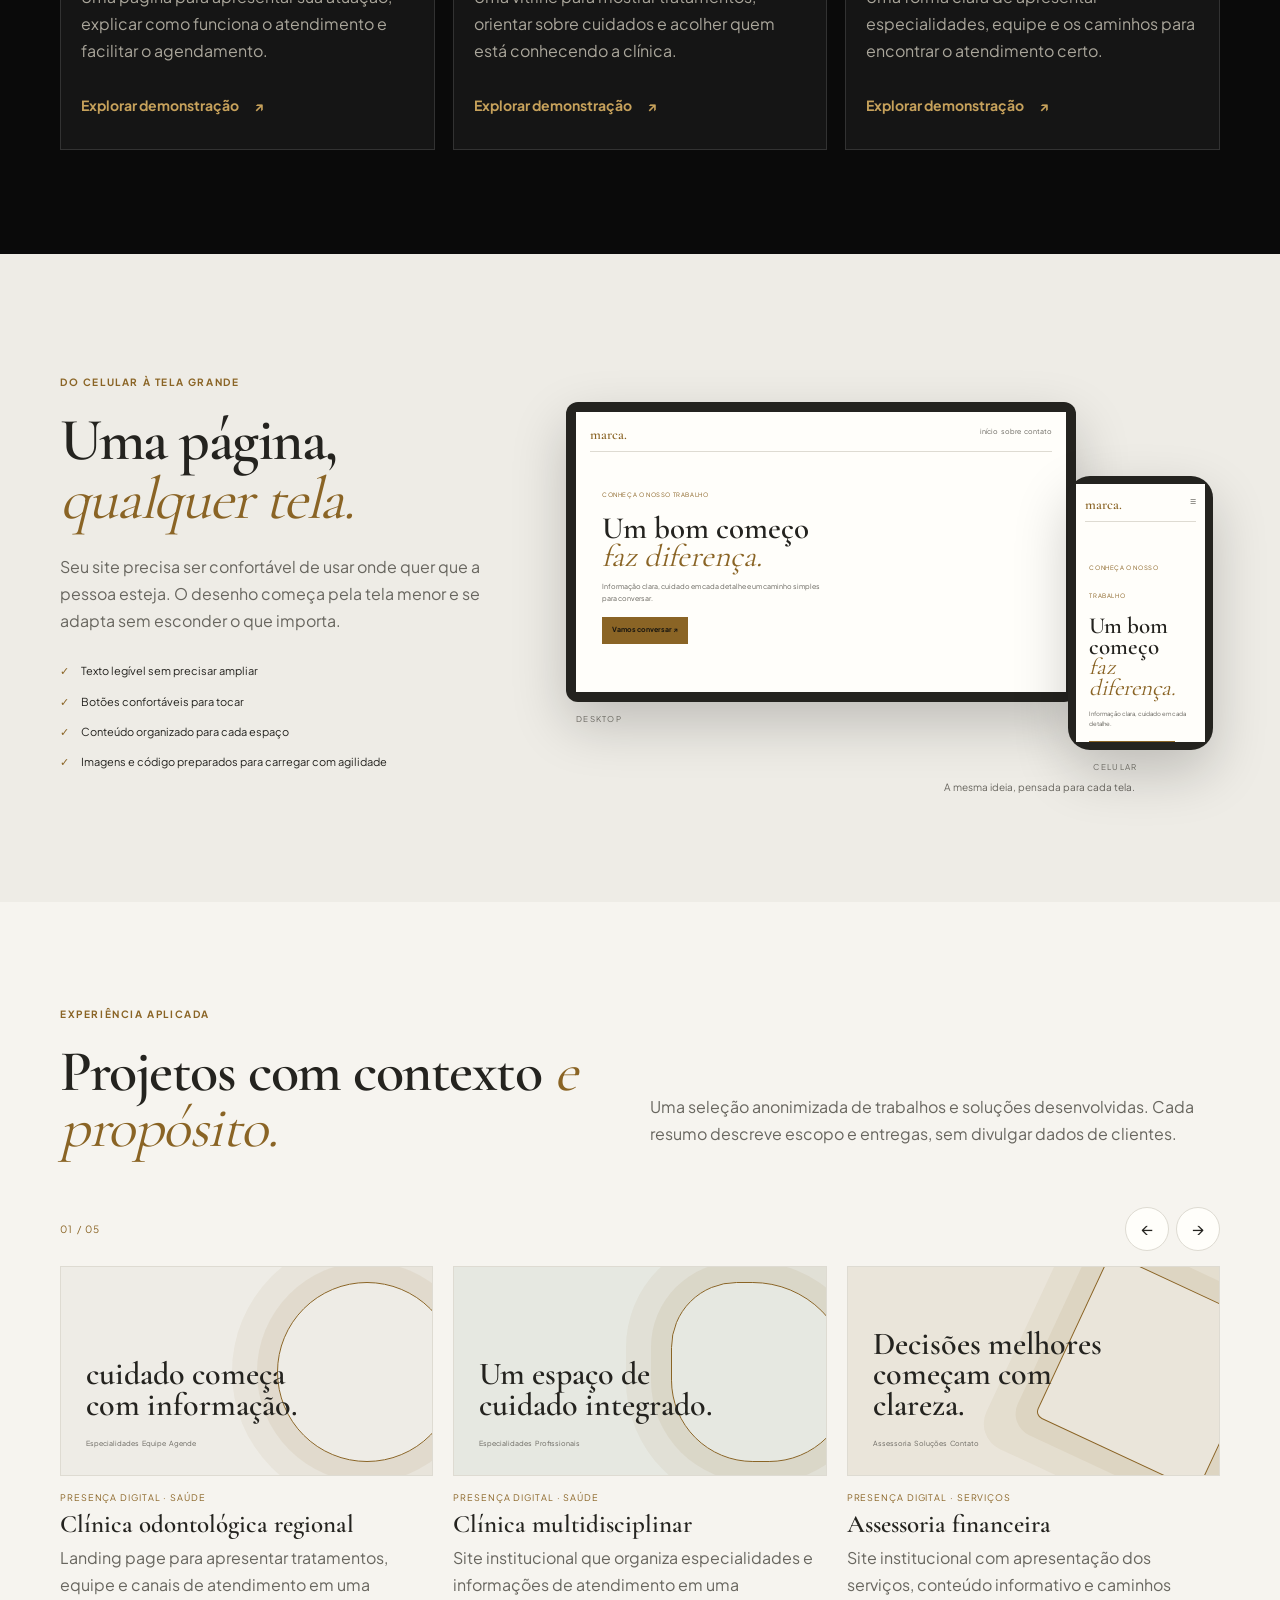
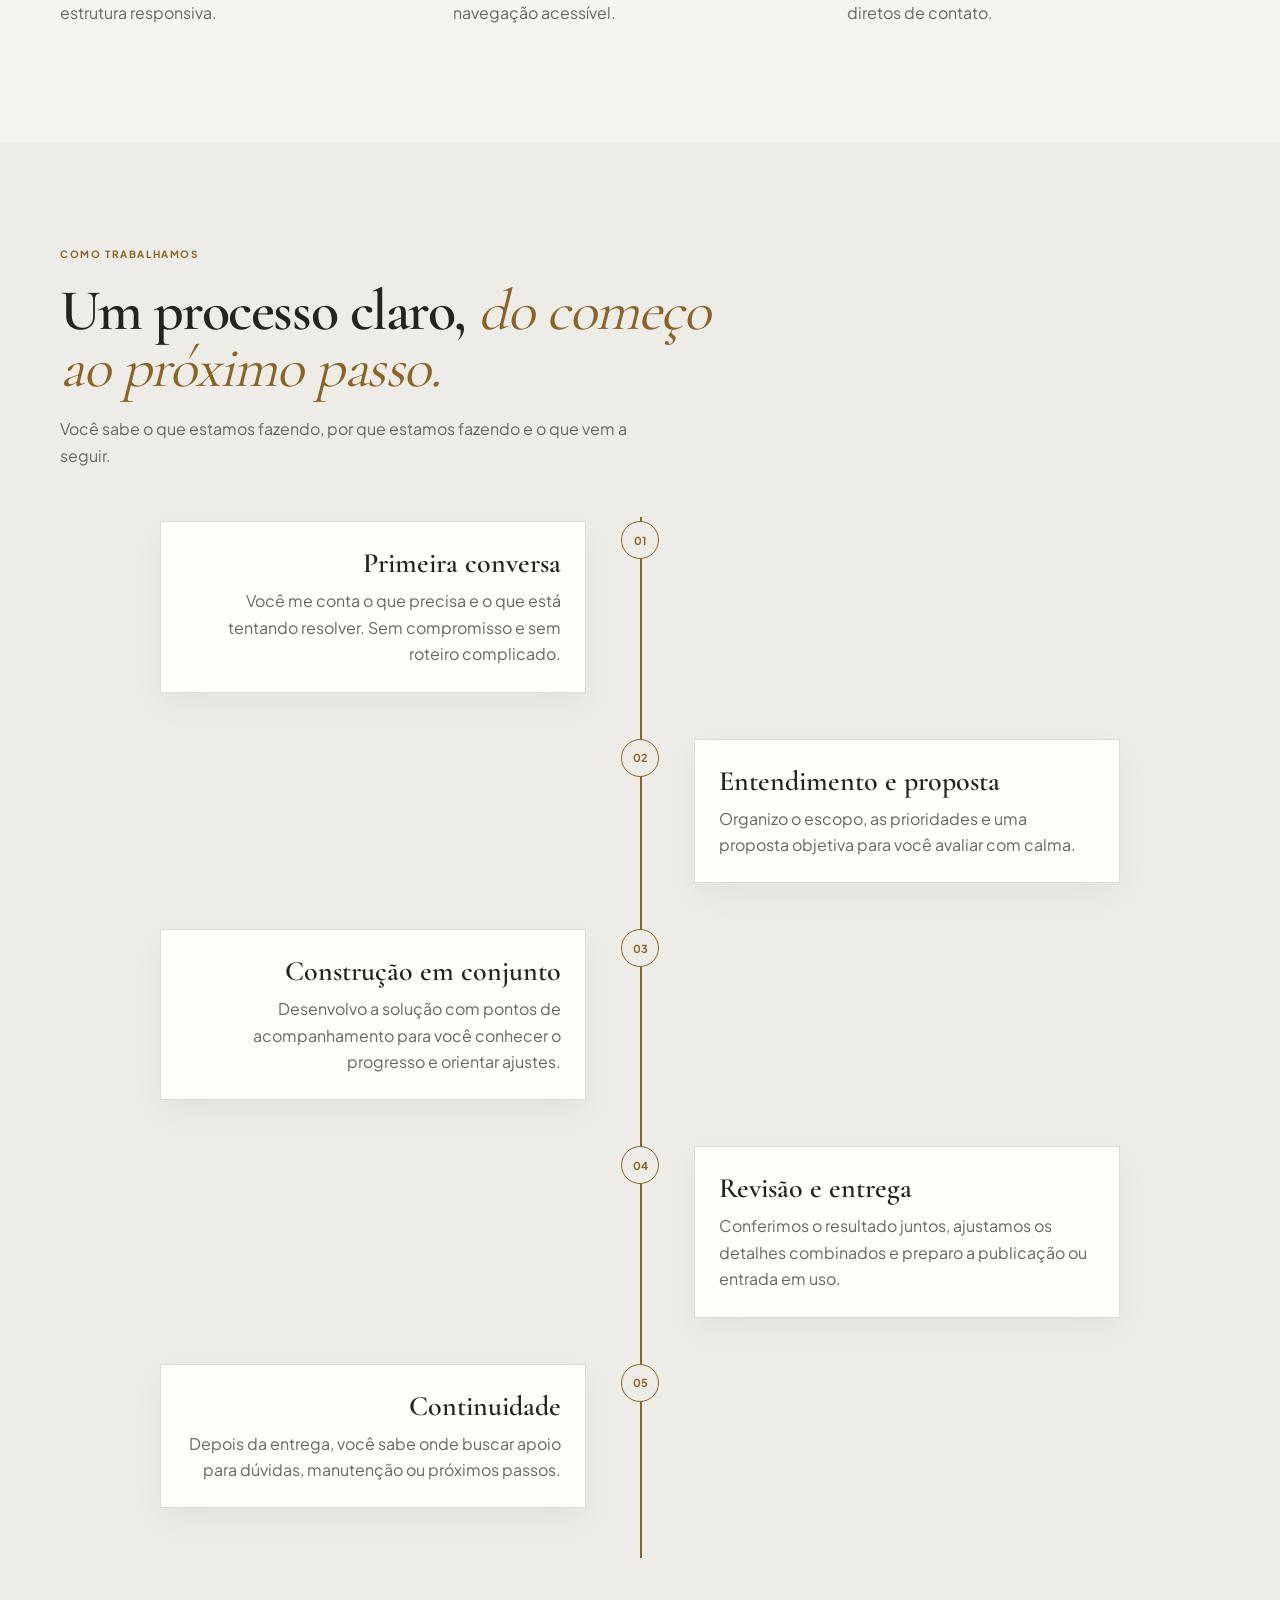
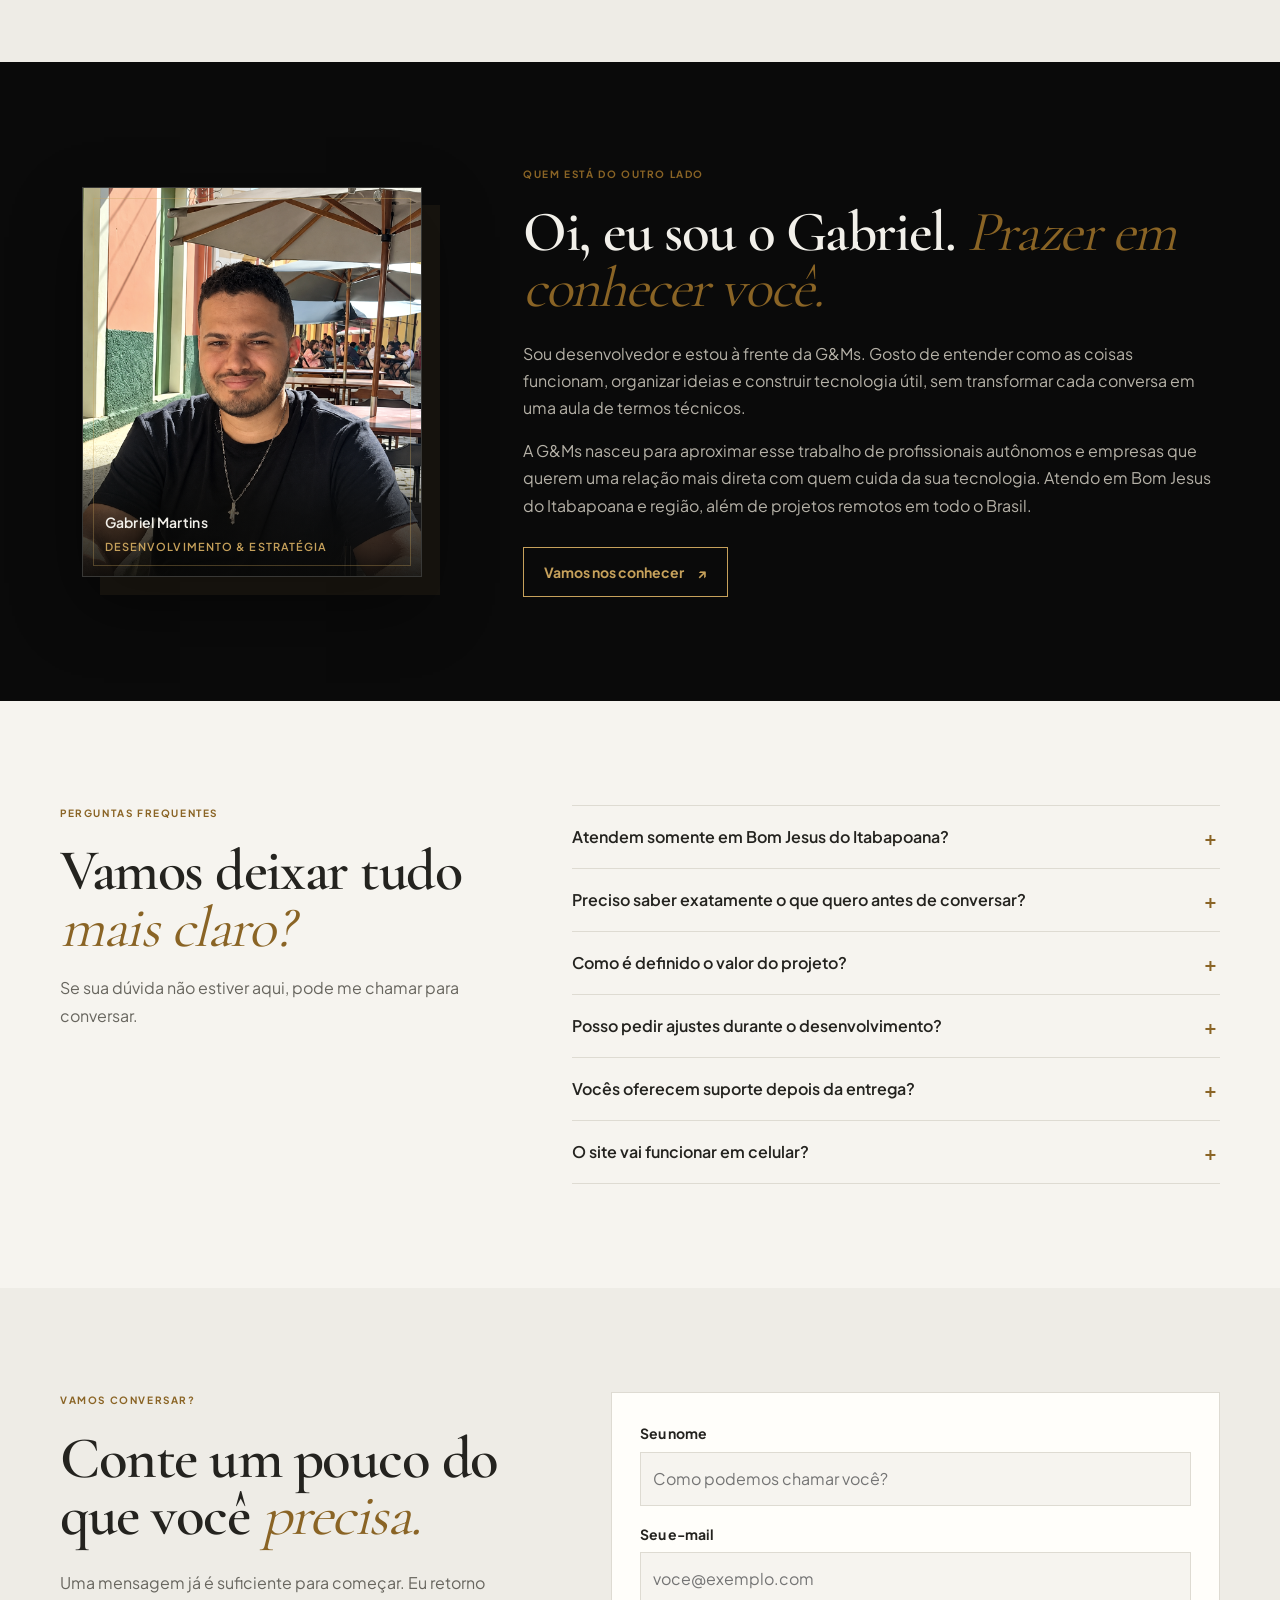
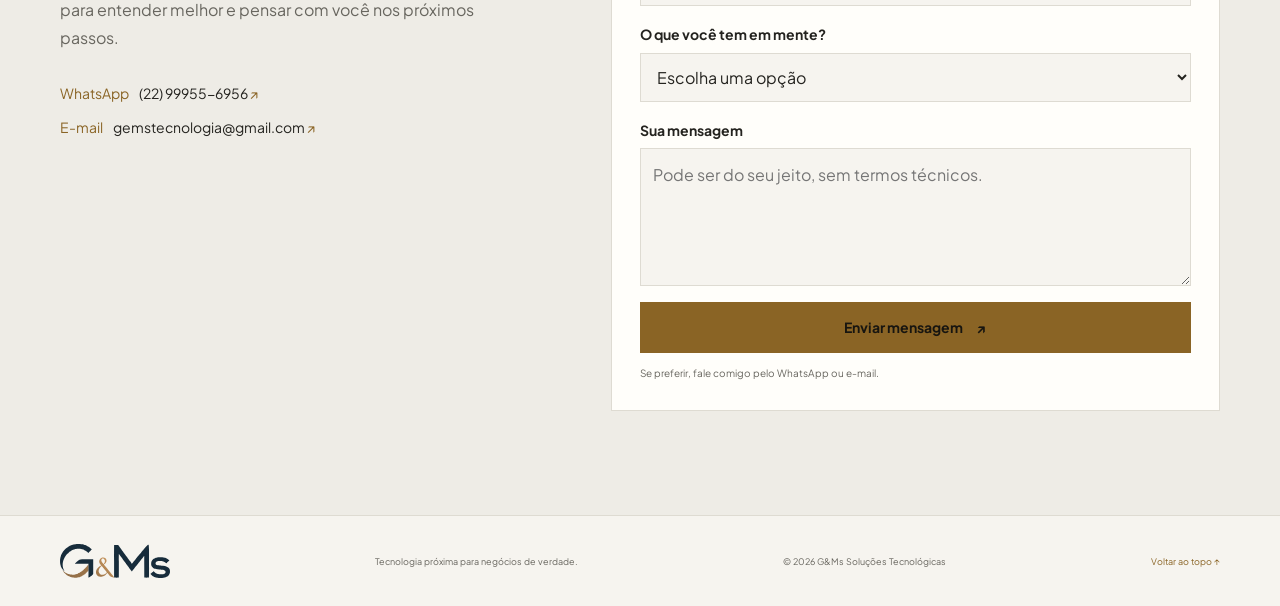
==== commit 5eded5fb: "Experiência definitiva; Detalhes que não são permitidos" ====
--- a/index.html
+++ b/index.html
@@ -1,989 +1,129 @@
-<!DOCTYPE html>
+<!doctype html>
 <html lang="pt-BR">
 <head>
-<!-- Google tag (gtag.js) -->
-<script async src="https://www.googletagmanager.com/gtag/js?id=G-TTV2M9LY03"></script>
-<script>
-  window.dataLayer = window.dataLayer || [];
-  function gtag(){dataLayer.push(arguments);}
-  gtag('js', new Date());
-
-  gtag('config', 'G-TTV2M9LY03');
-</script>
-<meta charset="utf-8">
-<meta name="viewport" content="width=device-width, initial-scale=1">
-<title>G&amp;Ms Soluções Tecnológicas — Sistemas Web, Consultoria e Landing Pages</title>
-<meta name="description" content="Soluções tecnológicas sob medida para pequenos e médios empreendimentos em Bom Jesus do Itabapoana e região. Landing pages, consultoria em TI e sistemas web ERP personalizados.">
-<meta name="author" content="G&amp;Ms Soluções Tecnológicas">
-<link rel="canonical" href="https://gems.tec.br/">
-
-<meta property="og:type" content="website">
-<meta property="og:locale" content="pt_BR">
-<meta property="og:site_name" content="G&amp;Ms Soluções Tecnológicas">
-<meta property="og:title" content="G&amp;Ms Soluções Tecnológicas — Tecnologia que gera valor para pessoas">
-<meta property="og:description" content="Projetos customizados que transformam sua gestão de trabalho, equipe e finanças. Atendimento presencial em Bom Jesus do Itabapoana e região, e remoto em todo o Brasil.">
-<meta property="og:url" content="https://gems.tec.br/">
-<meta property="og:image" content="https://gems.tec.br/assets/img/og-cover.png">
-<meta property="og:image:width" content="1200">
-<meta property="og:image:height" content="630">
-<meta name="twitter:card" content="summary_large_image">
-
-<link rel="icon" href="assets/img/favicon.svg" type="image/svg+xml">
-<link rel="apple-touch-icon" href="assets/img/favicon.svg">
-<link rel="manifest" href="site.webmanifest">
-<meta name="theme-color" content="#F8F7F4" media="(prefers-color-scheme: light)">
-<meta name="theme-color" content="#0C1A24" media="(prefers-color-scheme: dark)">
-
-<link rel="preconnect" href="https://fonts.googleapis.com">
-<link rel="preconnect" href="https://fonts.gstatic.com" crossorigin>
-<link rel="stylesheet" href="https://fonts.googleapis.com/css2?family=Inter:wght@300;400;500;600&family=Playfair+Display:wght@400;500;600;700&display=swap">
-<link rel="stylesheet" href="assets/css/styles.css">
-
-<script>
-  // Aplica o tema salvo antes da primeira renderização para prevenir flashes visuais
-  try {
-    const t = localStorage.getItem('gems-theme');
-    if (t === 'dark' || t === 'light') document.documentElement.setAttribute('data-theme', t);
-  } catch (e) {}
-  document.documentElement.classList.add('has-js');
-</script>
+  <!-- Google tag (gtag.js) -->
+  <script async src="https://www.googletagmanager.com/gtag/js?id=G-TTV2M9LY03"></script>
+  <script>window.dataLayer=window.dataLayer||[];function gtag(){dataLayer.push(arguments)}gtag('js',new Date());gtag('config','G-TTV2M9LY03');</script>
+  <meta charset="utf-8">
+  <meta name="viewport" content="width=device-width, initial-scale=1">
+  <meta name="theme-color" content="#0a0a0a">
+  <title>G&amp;Ms — Tecnologia à altura do seu negócio</title>
+  <meta name="description" content="Landing pages, consultoria em TI e sistemas sob medida para profissionais autônomos e pequenas e médias empresas. Presencial na região e remoto em todo o Brasil.">
+  <link rel="canonical" href="https://gems.tec.br/">
+  <meta property="og:type" content="website">
+  <meta property="og:locale" content="pt_BR">
+  <meta property="og:site_name" content="G&amp;Ms Soluções Tecnológicas">
+  <meta property="og:title" content="G&amp;Ms — Tecnologia à altura do seu negócio">
+  <meta property="og:description" content="Presença digital, consultoria e sistemas que fazem sentido para o seu negócio.">
+  <meta property="og:url" content="https://gems.tec.br/">
+  <meta property="og:image" content="https://gems.tec.br/assets/img/og-cover.png">
+  <meta name="twitter:card" content="summary_large_image">
+  <link rel="icon" href="assets/img/favicon.svg" type="image/svg+xml">
+  <link rel="apple-touch-icon" href="assets/img/favicon.svg">
+  <link rel="manifest" href="site.webmanifest">
+  <link rel="preload" href="assets/fonts/jakarta-400.ttf" as="font" type="font/ttf" crossorigin>
+  <link rel="preload" href="assets/fonts/cormorant-600.ttf" as="font" type="font/ttf" crossorigin>
+  <link rel="stylesheet" href="assets/css/styles.css">
+  <script>
+    (()=>{let t;try{t=localStorage.getItem('gems-theme')}catch{}if(t!=='dark'&&t!=='light')t=matchMedia('(prefers-color-scheme: dark)').matches?'dark':'light';document.documentElement.dataset.theme=t;document.querySelector('meta[name="theme-color"]').content=t==='dark'?'#0a0a0a':'#f6f4ef'})();
+  </script>
+  <script type="application/ld+json">
+  {"@context":"https://schema.org","@type":"ProfessionalService","name":"G&Ms Soluções Tecnológicas","url":"https://gems.tec.br/","email":"gemstecnologia@gmail.com","areaServed":[{"@type":"City","name":"Bom Jesus do Itabapoana"},{"@type":"Country","name":"Brasil"}],"description":"Landing pages, consultoria em tecnologia e sistemas web personalizados para profissionais autônomos e pequenas e médias empresas."}
+  </script>
 </head>
 <body>
-
-<!-- Ícones: Font Awesome Free 6.7.2 (CC BY 4.0) embutidos como sprite local -->
-<svg class="sprite" aria-hidden="true" focusable="false"><defs>
-  <symbol id="i-case-adaci" viewBox="0 0 448 512"><path d="M0 64C0 28.7 28.7 0 64 0L384 0c35.3 0 64 28.7 64 64l0 384c0 35.3-28.7 64-64 64L64 512c-35.3 0-64-28.7-64-64L0 64zM183 278.8c-27.9-13.2-48.4-39.4-53.7-70.8l39.1 0c1.6 30.4 7.7 53.8 14.6 70.8zm41.3 9.2l-.3 0-.3 0c-2.4-3.5-5.7-8.9-9.1-16.5c-6-13.6-12.4-34.3-14.2-63.5l47.1 0c-1.8 29.2-8.1 49.9-14.2 63.5c-3.4 7.6-6.7 13-9.1 16.5zm40.7-9.2c6.8-17.1 12.9-40.4 14.6-70.8l39.1 0c-5.3 31.4-25.8 57.6-53.7 70.8zM279.6 176c-1.6-30.4-7.7-53.8-14.6-70.8c27.9 13.2 48.4 39.4 53.7 70.8l-39.1 0zM223.7 96l.3 0 .3 0c2.4 3.5 5.7 8.9 9.1 16.5c6 13.6 12.4 34.3 14.2 63.5l-47.1 0c1.8-29.2 8.1-49.9 14.2-63.5c3.4-7.6 6.7-13 9.1-16.5zM183 105.2c-6.8 17.1-12.9 40.4-14.6 70.8l-39.1 0c5.3-31.4 25.8-57.6 53.7-70.8zM352 192A128 128 0 1 0 96 192a128 128 0 1 0 256 0zM112 384c-8.8 0-16 7.2-16 16s7.2 16 16 16l224 0c8.8 0 16-7.2 16-16s-7.2-16-16-16l-224 0z"/></symbol>
-  <symbol id="i-case-meduc" viewBox="0 0 640 512"><path d="M320 32c-8.1 0-16.1 1.4-23.7 4.1L15.8 137.4C6.3 140.9 0 149.9 0 160s6.3 19.1 15.8 22.6l57.9 20.9C57.3 229.3 48 259.8 48 291.9l0 28.1c0 28.4-10.8 57.7-22.3 80.8c-6.5 13-13.9 25.8-22.5 37.6C0 442.7-.9 448.3 .9 453.4s6 8.9 11.2 10.2l64 16c4.2 1.1 8.7 .3 12.4-2s6.3-6.1 7.1-10.4c8.6-42.8 4.3-81.2-2.1-108.7C90.3 344.3 86 329.8 80 316.5l0-24.6c0-30.2 10.2-58.7 27.9-81.5c12.9-15.5 29.6-28 49.2-35.7l157-61.7c8.2-3.2 17.5 .8 20.7 9s-.8 17.5-9 20.7l-157 61.7c-12.4 4.9-23.3 12.4-32.2 21.6l159.6 57.6c7.6 2.7 15.6 4.1 23.7 4.1s16.1-1.4 23.7-4.1L624.2 182.6c9.5-3.4 15.8-12.5 15.8-22.6s-6.3-19.1-15.8-22.6L343.7 36.1C336.1 33.4 328.1 32 320 32zM128 408c0 35.3 86 72 192 72s192-36.7 192-72L496.7 262.6 354.5 314c-11.1 4-22.8 6-34.5 6s-23.5-2-34.5-6L143.3 262.6 128 408z"/></symbol>
-  <symbol id="i-seg-advocacia" viewBox="0 0 640 512"><path d="M384 32l128 0c17.7 0 32 14.3 32 32s-14.3 32-32 32L398.4 96c-5.2 25.8-22.9 47.1-46.4 57.3L352 448l160 0c17.7 0 32 14.3 32 32s-14.3 32-32 32l-192 0-192 0c-17.7 0-32-14.3-32-32s14.3-32 32-32l160 0 0-294.7c-23.5-10.3-41.2-31.6-46.4-57.3L128 96c-17.7 0-32-14.3-32-32s14.3-32 32-32l128 0c14.6-19.4 37.8-32 64-32s49.4 12.6 64 32zm55.6 288l144.9 0L512 195.8 439.6 320zM512 416c-62.9 0-115.2-34-126-78.9c-2.6-11 1-22.3 6.7-32.1l95.2-163.2c5-8.6 14.2-13.8 24.1-13.8s19.1 5.3 24.1 13.8l95.2 163.2c5.7 9.8 9.3 21.1 6.7 32.1C627.2 382 574.9 416 512 416zM126.8 195.8L54.4 320l144.9 0L126.8 195.8zM.9 337.1c-2.6-11 1-22.3 6.7-32.1l95.2-163.2c5-8.6 14.2-13.8 24.1-13.8s19.1 5.3 24.1 13.8l95.2 163.2c5.7 9.8 9.3 21.1 6.7 32.1C242 382 189.7 416 126.8 416S11.7 382 .9 337.1z"/></symbol>
-  <symbol id="i-seg-clinica" viewBox="0 0 576 512"><path d="M142.4 21.9c5.6 16.8-3.5 34.9-20.2 40.5L96 71.1 96 192c0 53 43 96 96 96s96-43 96-96l0-120.9-26.1-8.7c-16.8-5.6-25.8-23.7-20.2-40.5s23.7-25.8 40.5-20.2l26.1 8.7C334.4 19.1 352 43.5 352 71.1L352 192c0 77.2-54.6 141.6-127.3 156.7C231 404.6 278.4 448 336 448c61.9 0 112-50.1 112-112l0-70.7c-28.3-12.3-48-40.5-48-73.3c0-44.2 35.8-80 80-80s80 35.8 80 80c0 32.8-19.7 61-48 73.3l0 70.7c0 97.2-78.8 176-176 176c-92.9 0-168.9-71.9-175.5-163.1C87.2 334.2 32 269.6 32 192L32 71.1c0-27.5 17.6-52 43.8-60.7l26.1-8.7c16.8-5.6 34.9 3.5 40.5 20.2zM480 224a32 32 0 1 0 0-64 32 32 0 1 0 0 64z"/></symbol>
-  <symbol id="i-seg-comercio" viewBox="0 0 576 512"><path d="M547.6 103.8L490.3 13.1C485.2 5 476.1 0 466.4 0L109.6 0C99.9 0 90.8 5 85.7 13.1L28.3 103.8c-29.6 46.8-3.4 111.9 51.9 119.4c4 .5 8.1 .8 12.1 .8c26.1 0 49.3-11.4 65.2-29c15.9 17.6 39.1 29 65.2 29c26.1 0 49.3-11.4 65.2-29c15.9 17.6 39.1 29 65.2 29c26.2 0 49.3-11.4 65.2-29c16 17.6 39.1 29 65.2 29c4.1 0 8.1-.3 12.1-.8c55.5-7.4 81.8-72.5 52.1-119.4zM499.7 254.9c0 0 0 0-.1 0c-5.3 .7-10.7 1.1-16.2 1.1c-12.4 0-24.3-1.9-35.4-5.3L448 384l-320 0 0-133.4c-11.2 3.5-23.2 5.4-35.6 5.4c-5.5 0-11-.4-16.3-1.1l-.1 0c-4.1-.6-8.1-1.3-12-2.3L64 384l0 64c0 35.3 28.7 64 64 64l320 0c35.3 0 64-28.7 64-64l0-64 0-131.4c-4 1-8 1.8-12.3 2.3z"/></symbol>
-  
-  <!-- Ícones dos Serviços -->
-  <symbol id="i-srv-landing" viewBox="0 0 576 512"><path d="M64 0C28.7 0 0 28.7 0 64L0 352c0 35.3 28.7 64 64 64l176 0-10.7 32L160 448c-17.7 0-32 14.3-32 32s14.3 32 32 32l256 0c17.7 0 32-14.3 32-32s-14.3-32-32-32l-69.3 0-10.7-32 176 0c35.3 0 64-28.7 64-64l0-288c0-35.3-28.7-64-64-64L64 0zM512 64l0 224L64 288 64 64l448 0z"/></symbol>
-  <symbol id="i-srv-consultoria" viewBox="0 0 512 512"><path d="M416 208c0 45.9-14.9 88.3-40 122.7L502.6 457.4c12.5 12.5 12.5 32.8 0 45.3s-32.8 12.5-45.3 0L330.7 376c-34.4 25.2-76.8 40-122.7 40C93.1 416 0 322.9 0 208S93.1 0 208 0S416 93.1 416 208zm-312 8l0 64c0 13.3 10.7 24 24 24s24-10.7 24-24l0-64c0-13.3-10.7-24-24-24s-24 10.7-24 24zm80-96l0 160c0 13.3 10.7 24 24 24s24-10.7 24-24l0-160c0-13.3-10.7-24-24-24s-24 10.7-24 24zm80 64l0 96c0 13.3 10.7 24 24 24s24-10.7 24-24l0-96c0-13.3-10.7-24-24-24s-24 10.7-24 24z"/></symbol>
-  <symbol id="i-srv-erp" viewBox="0 0 512 512"><path d="M0 96C0 60.7 28.7 32 64 32l384 0c35.3 0 64 28.7 64 64l0 320c0 35.3-28.7 64-64 64L64 480c-35.3 0-64-28.7-64-64L0 96zm64 0l0 64 64 0 0-64L64 96zm384 0L192 96l0 64 256 0 0-64zM64 224l0 64 64 0 0-64-64 0zm384 0l-256 0 0 64 256 0 0-64zM64 352l0 64 64 0 0-64-64 0zm384 0l-256 0 0 64 256 0 0-64z"/></symbol>
-  
-  <!-- Ícones dos Pilares de Gestão -->
-  <symbol id="i-pil-trabalho" viewBox="0 0 512 512"><path d="M184 48l144 0c4.4 0 8 3.6 8 8l0 40-160 0 0-40c0-4.4 3.6-8 8-8zm-56 8l0 40L64 96C28.7 96 0 124.7 0 160l0 96 192 0 128 0 192 0 0-96c0-35.3-28.7-64-64-64l-64 0 0-40c0-30.9-25.1-56-56-56L184 0c-30.9 0-56 25.1-56 56zM512 288l-192 0 0 32c0 17.7-14.3 32-32 32l-64 0c-17.7 0-32-14.3-32-32l0-32L0 288 0 416c0 35.3 28.7 64 64 64l384 0c35.3 0 64-28.7 64-64l0-128z"/></symbol>
-  <symbol id="i-pil-equipe" viewBox="0 0 640 512"><path d="M144 0a80 80 0 1 1 0 160A80 80 0 1 1 144 0zM512 0a80 80 0 1 1 0 160A80 80 0 1 1 512 0zM0 298.7C0 239.8 47.8 192 106.7 192l74.7 0c58.9 0 106.7 47.8 106.7 106.7L288 320l-288 0 0-21.3zM352 320l0-21.3c0-58.9 47.8-106.7 106.7-106.7l74.7 0C592.2 192 640 239.8 640 298.7l0 21.3-288 0zM320 256a64 64 0 1 1 0-128 64 64 0 1 1 0 128zm-96 149.3c0-35.3 28.7-64 64-64l64 0c35.3 0 64 28.7 64 64l0 42.7-192 0 0-42.7z"/></symbol>
-  <symbol id="i-pil-financeiro" viewBox="0 0 576 512"><path d="M64 64C28.7 64 0 92.7 0 128L0 384c0 35.3 28.7 64 64 64l448 0c35.3 0 64-28.7 64-64l0-256c0-35.3-28.7-64-64-64L64 64zm64 160a64 64 0 1 1 128 0 64 64 0 1 1 -128 0zM400 192a32 32 0 1 1 0 64 32 32 0 1 1 0-64zM96 352a32 32 0 1 1 64 0 32 32 0 1 1 -64 0zm384-96l-32 0c-17.7 0-32-14.3-32-32s14.3-32 32-32l32 0 0 64z"/></symbol>
-
-  <!-- Ícones do Processo -->
-  <symbol id="i-st-ouvir" viewBox="0 0 640 512"><path d="M208 352c114.9 0 208-78.8 208-176S322.9 0 208 0S0 78.8 0 176c0 38.6 14.7 74.3 39.6 103.4c-3.5 9.4-8.7 17.7-14.2 24.7c-4.8 6.2-9.7 11-13.3 14.3c-1.8 1.6-3.3 2.9-4.3 3.7c-.5 .4-.9 .7-1.1 .8l-.2 .2s0 0 0 0s0 0 0 0C1 327.2-1.4 334.4 .8 340.9S9.1 352 16 352c21.8 0 43.8-5.6 62.1-12.5c9.2-3.5 17.8-7.4 25.2-11.4C134.1 343.3 169.8 352 208 352zM448 176c0 112.3-99.1 196.9-216.5 207C255.8 457.4 336.4 512 432 512c38.2 0 73.9-8.7 104.7-23.9c7.5 4 16 7.9 25.2 11.4c18.3 6.9 40.3 12.5 62.1 12.5c6.9 0 13.1-4.5 15.2-11.1c2.1-6.6-.2-13.8-5.8-17.9c0 0 0 0 0 0s0 0 0 0l-.2-.2c-.2-.2-.6-.4-1.1-.8c-1-.8-2.5-2-4.3-3.7c-3.6-3.3-8.5-8.1-13.3-14.3c-5.5-7-10.7-15.4-14.2-24.7c24.9-29 39.6-64.7 39.6-103.4c0-92.8-84.9-168.9-192.6-175.5c.4 5.1 .6 10.3 .6 15.5z"/></symbol>
-  <symbol id="i-st-analise" viewBox="0 0 512 512"><path d="M469.3 19.3l23.4 23.4c25 25 25 65.5 0 90.5l-56.4 56.4L322.3 75.7l56.4-56.4c25-25 65.5-25 90.5 0zM44.9 353.2L299.7 98.3 413.7 212.3 158.8 467.1c-6.7 6.7-15.1 11.6-24.2 14.2l-104 29.7c-8.4 2.4-17.4 .1-23.6-6.1s-8.5-15.2-6.1-23.6l29.7-104c2.6-9.2 7.5-17.5 14.2-24.2zM249.4 103.4L103.4 249.4 16 161.9c-18.7-18.7-18.7-49.1 0-67.9L94.1 16c18.7-18.7 49.1-18.7 67.9 0l19.8 19.8c-.3 .3-.7 .6-1 .9l-64 64c-6.2 6.2-6.2 16.4 0 22.6s16.4 6.2 22.6 0l64-64c.3-.3 .6-.7 .9-1l45.1 45.1zM408.6 262.6l45.1 45.1c-.3 .3-.7 .6-1 .9l-64 64c-6.2 6.2-6.2 16.4 0 22.6s16.4 6.2 22.6 0l64-64c.3-.3 .6-.7 .9-1L496 350.1c18.7 18.7 18.7 49.1 0 67.9L417.9 496c-18.7 18.7-49.1 18.7-67.9 0l-87.4-87.4L408.6 262.6z"/></symbol>
-  <symbol id="i-st-homolog" viewBox="0 0 512 512"><path d="M105.1 202.6c7.7-21.8 20.2-42.3 37.8-59.8c62.5-62.5 163.8-62.5 226.3 0L386.3 160 352 160c-17.7 0-32 14.3-32 32s14.3 32 32 32l111.5 0c0 0 0 0 0 0l.4 0c17.7 0 32-14.3 32-32l0-112c0-17.7-14.3-32-32-32s-32 14.3-32 32l0 35.2L414.4 97.6c-87.5-87.5-229.3-87.5-316.8 0C73.2 122 55.6 150.7 44.8 181.4c-5.9 16.7 2.9 34.9 19.5 40.8s34.9-2.9 40.8-19.5zM39 289.3c-5 1.5-9.8 4.2-13.7 8.2c-4 4-6.7 8.8-8.1 14c-.3 1.2-.6 2.5-.8 3.8c-.3 1.7-.4 3.4-.4 5.1L16 432c0 17.7 14.3 32 32 32s32-14.3 32-32l0-35.1 17.6 17.5c0 0 0 0 0 0c87.5 87.4 229.3 87.4 316.7 0c24.4-24.4 42.1-53.1 52.9-83.8c5.9-16.7-2.9-34.9-19.5-40.8s-34.9 2.9-40.8 19.5c-7.7 21.8-20.2 42.3-37.8 59.8c-62.5 62.5-163.8 62.5-226.3 0l-.1-.1L125.6 352l34.4 0c17.7 0 32-14.3 32-32s-14.3-32-32-32L48.4 288c-1.6 0-3.2 .1-4.8 .3s-3.1 .5-4.6 1z"/></symbol>
-  <symbol id="i-st-treinamento" viewBox="0 0 640 512"><path d="M160 64c0-35.3 28.7-64 64-64L576 0c35.3 0 64 28.7 64 64l0 288c0 35.3-28.7 64-64 64l-239.2 0c-11.8-25.5-29.9-47.5-52.4-64l99.6 0 0-32c0-17.7 14.3-32 32-32l64 0c17.7 0 32 14.3 32 32l0 32 64 0 0-288L224 64l0 49.1C205.2 102.2 183.3 96 160 96l0-32zm0 64a96 96 0 1 1 0 192 96 96 0 1 1 0-192zM133.3 352l53.3 0C260.3 352 320 411.7 320 485.3c0 14.7-11.9 26.7-26.7 26.7L26.7 512C11.9 512 0 500.1 0 485.3C0 411.7 59.7 352 133.3 352z"/></symbol>
-  <symbol id="i-st-suporte" viewBox="0 0 512 512"><path d="M78.6 5C69.1-2.4 55.6-1.5 47 7L7 47c-8.5 8.5-9.4 22-2.1 31.6l80 104c4.5 5.9 11.6 9.4 19 9.4l54.1 0 109 109c-14.7 29-10 65.4 14.3 89.6l112 112c12.5 12.5 32.8 12.5 45.3 0l64-64c12.5-12.5 12.5-32.8 0-45.3l-112-112c-24.2-24.2-60.6-29-89.6-14.3l-109-109 0-54.1c0-7.5-3.5-14.5-9.4-19L78.6 5zM19.9 396.1C7.2 408.8 0 426.1 0 444.1C0 481.6 30.4 512 67.9 512c18 0 35.3-7.2 48-19.9L233.7 374.3c-7.8-20.9-9-43.6-3.6-65.1l-61.7-61.7L19.9 396.1zM512 144c0-10.5-1.1-20.7-3.2-30.5c-2.4-11.2-16.1-14.1-24.2-6l-63.9 63.9c-3 3-7.1 4.7-11.3 4.7L352 176c-8.8 0-16-7.2-16-16l0-57.4c0-4.2 1.7-8.3 4.7-11.3l63.9-63.9c8.1-8.1 5.2-21.8-6-24.2C388.7 1.1 378.5 0 368 0C288.5 0 224 64.5 224 144l0 .8 85.3 85.3c36-9.1 75.8 .5 104 28.7L429 274.5c49-23 83-72.8 83-130.5zM56 432a24 24 0 1 1 48 0 24 24 0 1 1 -48 0z"/></symbol>
-</defs></svg>
-
-<a class="skip" href="#conteudo">Ir para o conteúdo principal</a>
-
-<!-- ─────────────────────────  TOPBAR  ───────────────────────── -->
+<a class="skip-link" href="#conteudo">Pular para o conteúdo</a>
 <header class="topbar" id="topbar">
   <div class="wrap topbar__inner">
-    <a class="brand" href="#topo" aria-label="G&amp;Ms Soluções Tecnológicas — Início">
-      <!-- Wordmark oficial embutido para sincronização automática de cores no tema escuro/claro -->
-      <svg class="wordmark" viewBox="0 0 876.5 272.5" aria-hidden="true" focusable="false">
-        <defs>
-          <linearGradient id="wm-gold" gradientUnits="userSpaceOnUse" x1="117.12" y1="-117.12" x2="-94.37" y2="94.38">
-            <stop offset="0" stop-color="#C19059"/>
-            <stop offset="0.5" stop-color="#9C7449"/>
-            <stop offset="1" stop-color="#926E47"/>
-          </linearGradient>
-        </defs>
-        <path fill="url(#wm-gold)" fill-rule="evenodd" d="M 114.5 269.87 C 109.27 269.48 105.72 269.07 103.57 268.62 C 102.64 268.42 101.6 268.26 101.26 268.25 C 100.92 268.25 99.69 268.03 98.51 267.77 C 97.34 267.5 95.87 267.17 95.25 267.04 C 90.61 266.02 78.44 262.04 76.02 260.74 C 75.8 260.62 74.39 259.95 72.88 259.24 C 66.31 256.15 63.47 254.64 59.94 252.35 C 55.53 249.48 54.49 248.79 52.75 247.52 C 48.19 244.21 41.56 238.42 37.99 234.65 C 34.73 231.19 31.3 227.33 30.25 225.91 C 29.77 225.27 28.48 223.58 27.38 222.16 C 26.27 220.75 25.09 219.12 24.75 218.54 C 24.41 217.96 23.41 216.4 22.54 215.06 C 20.84 212.43 20 210.93 20 210.5 C 20 210.01 21.34 211 22.25 212.16 C 24.52 215.03 31.74 221.61 36.25 224.91 C 42.35 229.38 52.96 235.31 58.75 237.51 C 59.92 237.96 61.55 238.57 62.38 238.89 C 63.2 239.2 64.49 239.65 65.25 239.87 C 66.01 240.1 67.02 240.45 67.5 240.64 C 68.36 240.99 68.76 241.1 72 241.88 C 72.89 242.1 73.96 242.39 74.38 242.54 C 74.79 242.69 75.91 242.95 76.88 243.12 C 77.84 243.29 79.1 243.56 79.67 243.72 C 81.05 244.1 85.42 244.68 90.25 245.12 C 92.38 245.31 95.03 245.6 96.12 245.76 C 97.37 245.95 99.54 246.01 101.88 245.92 C 108.05 245.69 119.79 244.4 121.5 243.76 C 121.84 243.63 123.01 243.35 124.08 243.14 C 125.16 242.93 126.17 242.68 126.31 242.59 C 126.46 242.5 127.21 242.27 127.98 242.09 C 129.61 241.71 132.5 240.91 133.75 240.49 C 136.95 239.41 140.76 237.98 141.12 237.73 C 141.26 237.63 142.16 237.25 143.12 236.87 C 144.91 236.17 152.72 232.34 154.75 231.17 C 155.37 230.81 156.21 230.33 156.62 230.1 C 157.48 229.62 162.03 226.75 164.62 225.06 C 170.69 221.09 175.59 217.29 183.88 210.15 C 188.53 206.14 197.53 197.4 203.62 190.97 C 212.87 181.21 221.06 171.12 223.99 165.88 C 224.45 165.05 224.97 164.21 225.14 164 C 225.32 163.79 225.76 163.02 226.13 162.29 C 226.63 161.3 226.87 161.02 227.08 161.23 C 227.54 161.69 227.8 177.7 227.65 195.75 C 227.57 204.76 227.44 212.44 227.35 212.84 C 227.23 213.35 227.12 213.45 226.97 213.21 C 226.81 212.96 226.76 212.95 226.75 213.19 C 226.75 213.36 226.6 213.5 226.42 213.5 C 226.24 213.5 225.7 214.05 225.23 214.72 C 223.02 217.88 210.12 231.06 204.62 235.78 C 201.68 238.3 194.64 243.94 192.64 245.38 C 191.87 245.93 190.77 246.72 190.18 247.15 C 187.39 249.18 183.97 251.4 181.19 252.97 C 176.49 255.63 176.12 255.83 172.38 257.7 C 169.1 259.34 168.35 259.69 165.31 261.02 C 164.66 261.3 163.95 261.63 163.73 261.74 C 160.97 263.19 149.7 266.66 145.83 267.25 C 145.11 267.36 144.42 267.52 144.28 267.61 C 144.14 267.69 142.81 267.99 141.33 268.27 C 135.77 269.31 136.4 269.23 128.25 270 C 125.1 270.3 119.57 270.25 114.5 269.87 Z M 426.38 269.25 C 422.68 268.84 416.1 266.93 412 265.08 C 410.04 264.19 409.56 263.94 408.12 263.06 C 407.85 262.89 407.34 262.61 407 262.44 C 406.12 262 402.22 259.37 399.97 257.69 C 397.4 255.78 394 252.54 392.15 250.23 C 387.16 244.03 381.34 236.79 379.64 234.69 C 378.52 233.31 377.47 232.25 377.23 232.25 C 376.99 232.25 376.58 232.62 376.32 233.06 C 375.46 234.5 369.68 240.78 366.25 244 C 359.83 250.02 355.33 253.26 349.08 256.34 C 346.64 257.54 342.78 259.13 341.64 259.4 C 341.24 259.5 340.62 259.73 340.27 259.91 C 339.91 260.1 339.48 260.25 339.31 260.25 C 339.14 260.25 338.35 260.46 337.56 260.72 C 332.83 262.25 321.21 263.05 316.97 262.12 C 316.03 261.92 314.43 261.58 313.44 261.36 C 311.48 260.94 309.96 260.45 308.36 259.72 C 307.8 259.46 307.24 259.24 307.11 259.24 C 306.81 259.22 302.99 256.94 301.08 255.63 C 297.97 253.52 293.51 248.63 291.52 245.18 C 289.61 241.85 287.95 237.3 287.5 234.12 C 287.34 233.03 287.1 231.73 286.97 231.25 C 286.55 229.72 286.41 224.61 286.72 222.29 C 287.82 214.32 288.94 210.56 292.02 204.58 C 295.85 197.13 301.22 190.77 308.54 185.01 C 314.73 180.14 318.13 177.81 323.19 174.97 C 326.63 173.05 328.5 171.84 328.5 171.53 C 328.5 171.43 327.54 170.11 326.36 168.61 C 317.44 157.23 315.17 153.2 313.23 145.32 C 311.25 137.24 313.16 128.04 318.23 121.31 C 324.4 113.13 334.96 108.21 345 108.84 C 351.76 109.27 355.02 110.21 359.56 113.02 C 366.42 117.27 370.25 123.63 370.91 131.86 C 371.05 133.7 370.59 137.49 369.84 140.49 C 369.05 143.71 366 149.31 363.38 152.38 C 360.86 155.32 356.07 159.64 352.06 162.57 C 350.79 163.5 349.75 164.33 349.75 164.4 C 349.75 164.48 350.14 165.01 350.62 165.58 C 351.84 167.05 356.94 173.37 358.13 174.9 C 359.04 176.07 360.1 177.39 363.82 181.99 C 364.54 182.88 366.26 184.97 367.65 186.64 C 369.03 188.3 372.74 192.86 375.88 196.77 C 379.03 200.68 382.39 204.82 383.36 205.98 C 387.23 210.6 389.92 213.88 390.73 214.98 C 391.2 215.61 392.21 216.87 392.98 217.78 C 393.75 218.69 394.54 219.65 394.75 219.9 C 396.25 221.78 399.54 225.83 402.74 229.75 C 410.7 239.5 419.57 250.68 421.4 253.26 C 422.5 254.81 422.76 255.21 423.56 256.6 C 424.36 257.98 424.44 258.09 426.38 260.98 C 427.34 262.41 428.52 264.2 429.01 264.96 C 429.5 265.72 430.06 266.39 430.26 266.46 C 430.46 266.52 430.71 266.7 430.81 266.85 C 430.93 267.03 431 266.99 431 266.75 C 431.01 266.42 431.03 266.42 431.25 266.75 C 431.38 266.96 431.49 267.63 431.5 268.25 L 431.5 269.38 L 429.69 269.4 C 428.69 269.41 427.2 269.35 426.38 269.25 Z M 343.07 246.23 C 344.82 245.98 346.38 245.7 346.52 245.61 C 346.67 245.52 347.37 245.3 348.08 245.12 C 349.89 244.65 352.31 243.79 352.61 243.49 C 352.74 243.36 353 243.25 353.18 243.25 C 353.47 243.25 357.88 241.16 359.12 240.43 C 363.58 237.82 370.73 231.9 373.29 228.7 L 374.03 227.77 L 372.19 225.57 C 370.05 223.02 363.58 215.03 362.14 213.16 C 361.59 212.45 359.84 210.3 358.25 208.38 C 356.65 206.45 354.79 204.14 354.12 203.25 C 352.68 201.35 349.57 197.47 343.48 190 C 341.08 187.04 337.61 182.74 335.78 180.44 C 333.96 178.13 332.3 176.25 332.11 176.25 C 331.36 176.25 326.48 180.25 323.12 183.62 C 315.32 191.41 311.09 198.97 309.16 208.5 C 308.53 211.65 308 215.61 308.01 217.16 C 308.03 220.09 308.74 224.43 309.63 227.12 C 312.25 235.03 316.97 240.66 323.59 243.76 C 325.55 244.68 328.26 245.66 330.12 246.12 C 331.65 246.5 336.68 246.92 338.25 246.81 C 339.14 246.75 341.31 246.49 343.07 246.23 Z M 349 158.73 C 352.87 153.77 354.85 150.24 356.2 145.87 C 357.34 142.14 357.58 140.73 357.69 136.8 C 357.78 133.53 357.73 133.01 357.14 130.92 C 356.79 129.66 355.92 127.44 355.21 126 C 354.1 123.74 353.63 123.08 351.78 121.24 C 349.46 118.93 347.88 118.01 344.48 116.98 C 338.39 115.13 331.43 119.7 329.89 126.56 C 329.21 129.59 329.18 130.96 329.74 133.5 C 330.93 138.84 333.4 143.66 338.14 149.88 C 344.15 157.76 346.76 160.83 347.29 160.62 C 347.47 160.54 348.24 159.69 349 158.73 Z"/>
-        <path fill="var(--logo-ink)" fill-rule="evenodd" d="M 789.88 272.23 C 787.95 272.12 785.25 271.91 783.88 271.75 C 782.5 271.6 780.53 271.38 779.5 271.27 C 776.3 270.93 769.06 269.59 765.88 268.76 C 764.91 268.5 763.17 268.05 762 267.74 C 760.83 267.44 759.35 266.98 758.7 266.72 C 758.06 266.46 757.39 266.25 757.21 266.25 C 757.03 266.25 756.32 266.03 755.63 265.76 C 754.94 265.49 753.6 264.97 752.64 264.61 C 751.69 264.25 750.73 263.86 750.52 263.75 C 750.3 263.64 748.94 262.97 747.5 262.27 C 746.06 261.56 744.42 260.71 743.88 260.37 C 743.33 260.04 742.54 259.58 742.12 259.35 C 741.47 258.98 739.39 257.62 737.5 256.32 C 731.93 252.49 725.42 245.95 721.63 240.41 L 720.63 238.95 L 721.27 238.41 C 724.16 236 726.48 234.02 728.83 232 C 730.34 230.69 732.39 228.95 733.38 228.12 C 738.14 224.16 741.18 221.54 742.98 219.85 C 744.34 218.57 745.14 218 745.57 218 C 746.04 218 746.65 218.51 748.01 220.06 C 752.14 224.74 757.38 229.45 761.36 232.05 C 764.07 233.81 770.97 237.25 771.81 237.25 C 772 237.25 772.26 237.36 772.39 237.49 C 772.7 237.8 774.89 238.56 778.25 239.51 C 779.69 239.92 781.44 240.42 782.12 240.61 C 782.81 240.81 783.83 241.04 784.38 241.13 C 784.92 241.22 786.22 241.46 787.25 241.67 C 789.15 242.06 789.86 242.14 797.83 242.91 C 801.74 243.28 802.97 243.3 807.83 243.04 C 810.88 242.87 813.77 242.69 814.25 242.63 C 814.73 242.58 816.14 242.42 817.38 242.28 C 820.89 241.89 824.28 241.12 826.88 240.14 C 827.84 239.77 828.99 239.36 829.43 239.23 C 831.66 238.55 835.57 235.92 837.5 233.82 C 840.14 230.93 841.36 227.51 841.18 223.5 C 841 219.5 840.05 217.15 837.62 214.75 C 836 213.14 835.22 212.52 834.25 212.05 C 833.91 211.89 833.46 211.65 833.25 211.53 C 832.9 211.32 832.45 211.13 829.08 209.77 C 828.37 209.49 827.47 209.25 827.08 209.25 C 826.7 209.25 825.82 209.04 825.13 208.77 C 823.96 208.33 821.81 207.92 816.5 207.11 C 815.33 206.93 814.09 206.72 813.75 206.64 C 813.41 206.57 811.72 206.38 810 206.24 C 808.28 206.1 806.09 205.87 805.12 205.74 C 804.16 205.61 802.14 205.39 800.62 205.25 C 799.11 205.1 796.98 204.88 795.88 204.76 C 794.77 204.63 792.36 204.41 790.5 204.26 C 788.64 204.12 786.51 203.88 785.75 203.74 C 784.99 203.6 782.88 203.32 781.06 203.13 C 779.23 202.93 777.66 202.72 777.56 202.66 C 777.46 202.6 776.31 202.42 775 202.26 C 770.99 201.78 763.49 200.23 759.75 199.11 C 758.58 198.76 757.28 198.38 756.85 198.27 C 753.72 197.46 746.2 193.85 742.46 191.36 C 739.7 189.52 735.41 185.43 733.69 183 C 730.48 178.45 727.66 171.41 726.73 165.62 C 726.4 163.55 726.57 152.1 726.97 150 C 727.11 149.24 727.33 147.99 727.46 147.21 C 729.36 135.9 738.1 124.26 750 117.19 C 753.07 115.37 757.4 113.25 758.06 113.25 C 758.25 113.25 758.51 113.15 758.64 113.02 C 758.88 112.79 760.3 112.26 763.75 111.12 C 768.09 109.68 770.3 109.11 773.88 108.51 C 774.84 108.34 776.07 108.1 776.61 107.96 C 777.59 107.7 781.07 107.26 783.29 107.11 C 783.93 107.07 785.11 106.91 785.91 106.76 C 788 106.37 803.6 106.16 808.5 106.46 C 813.42 106.77 819.7 107.37 822.12 107.77 C 823.09 107.92 824.55 108.14 825.38 108.24 C 826.2 108.34 827.38 108.55 828 108.7 C 828.62 108.86 830.64 109.33 832.5 109.76 C 834.36 110.19 836.44 110.72 837.12 110.93 C 841.74 112.36 846.45 114.15 849.44 115.61 C 850.44 116.1 851.31 116.5 851.37 116.5 C 851.59 116.5 854.74 118.41 857.5 120.22 C 861.06 122.54 864.28 125.14 867.95 128.63 C 870.93 131.47 871.39 132.05 871.07 132.59 C 870.85 132.96 864.83 138.62 862.42 140.72 C 861.57 141.46 859.41 143.44 857.62 145.12 C 855.84 146.79 853.7 148.76 852.88 149.49 C 852.05 150.23 850.51 151.65 849.45 152.66 C 848.39 153.67 847.39 154.5 847.23 154.5 C 847.06 154.5 845.66 153.27 844.1 151.76 C 840.11 147.89 837.7 146.15 832.5 143.38 C 827.53 140.73 820.32 138.23 815.12 137.37 C 814.58 137.27 813.51 137.09 812.75 136.97 C 807.38 136.06 795.37 135.54 790.38 135.99 C 780.45 136.9 776.04 137.93 770.96 140.53 C 768.84 141.62 767.99 142.24 766.22 143.99 C 764.74 145.45 763.81 146.62 763.27 147.7 C 762.29 149.65 761.41 153.65 761.58 155.38 C 761.8 157.62 762.51 160.3 763.19 161.46 C 766.08 166.39 773.2 169.45 785.38 170.97 C 787.95 171.29 791.17 171.73 792.9 172.01 C 793.74 172.14 794.85 172.25 795.36 172.25 C 795.86 172.25 796.75 172.36 797.33 172.49 C 797.9 172.63 800.01 172.86 802 173.01 C 803.99 173.16 806.52 173.39 807.62 173.51 C 811.96 173.98 814.46 174.27 816.38 174.51 C 817.48 174.65 819.33 174.87 820.5 174.99 C 831.9 176.23 842.58 178.72 851.08 182.12 C 857.06 184.52 860.28 186.57 864.75 190.85 C 868.11 194.07 869.65 195.98 871.47 199.25 C 872.86 201.74 874.75 206.22 874.75 207.03 C 874.75 207.3 874.92 207.84 875.12 208.24 C 875.46 208.89 875.61 209.7 876.25 214.25 C 876.55 216.42 876.56 224.65 876.26 226.17 C 876.13 226.83 875.89 228.39 875.74 229.62 C 875.58 230.86 875.24 232.6 874.98 233.48 C 874.71 234.36 874.5 235.21 874.5 235.35 C 874.5 236.27 871.3 242.98 869.47 245.91 C 866.49 250.69 860.5 256.63 855.12 260.14 C 853.29 261.34 852.81 261.6 849.5 263.23 C 848.06 263.94 846.68 264.63 846.44 264.76 C 845.34 265.36 837.36 268.25 836.8 268.25 C 836.61 268.25 836.1 268.4 835.66 268.59 C 834.88 268.93 831.23 269.75 828.38 270.23 C 827.55 270.37 826.14 270.61 825.25 270.77 C 824.36 270.93 822.67 271.15 821.5 271.27 C 820.33 271.38 818.64 271.6 817.75 271.75 C 814.04 272.37 797.7 272.65 789.88 272.23 Z M 431.49 269.45 C 431 269.27 431 268.06 431 138.91 C 431 33.63 431.06 8.51 431.32 8.3 C 431.64 8.03 437.61 7.95 454.8 7.98 L 463.22 8 L 463.92 9 C 464.31 9.54 465.55 11.26 466.68 12.81 C 467.82 14.36 469.15 16.19 469.64 16.88 C 470.74 18.41 472.5 20.78 477.7 27.78 C 479.92 30.76 482.62 34.47 483.72 36.03 C 487.19 40.97 490.24 45.14 492.08 47.45 C 492.81 48.37 493.59 49.41 493.82 49.75 C 494.61 50.94 497.14 54.47 499.75 58.03 C 501.19 59.99 502.54 61.85 502.75 62.15 C 502.96 62.46 504.16 64.1 505.43 65.79 C 506.7 67.49 508.67 70.19 509.81 71.79 C 512.6 75.73 518.53 83.9 521.5 87.88 C 523.85 91.03 526.14 94.19 530.46 100.21 C 531.61 101.81 533.14 103.91 533.86 104.88 C 534.58 105.84 536.72 108.76 538.63 111.38 C 540.53 113.99 543.22 117.68 544.6 119.58 C 545.99 121.48 547.29 123.28 547.49 123.58 C 547.69 123.88 549.61 126.49 551.75 129.38 C 553.89 132.26 556.37 135.64 557.25 136.88 C 558.14 138.11 560.17 140.87 561.76 143 C 563.35 145.13 566.29 149.18 568.3 152 C 572.77 158.29 572.79 158.32 573.25 158.13 C 573.46 158.04 574.13 157.26 574.75 156.38 C 575.37 155.51 579.02 150.89 582.88 146.12 C 586.73 141.35 590.71 136.36 591.73 135.03 C 594.76 131.11 602.21 121.8 604.24 119.39 C 605.28 118.17 606.86 116.23 607.75 115.1 C 610.27 111.89 624.43 94.32 625.98 92.46 C 629.9 87.78 632.98 84.05 633.89 82.86 C 634.46 82.12 635.64 80.7 636.53 79.7 C 637.42 78.7 639.6 76.08 641.38 73.88 C 643.15 71.67 645.62 68.69 646.87 67.25 C 648.11 65.81 649.92 63.67 650.87 62.5 C 651.83 61.33 653.24 59.64 654.01 58.75 C 655.41 57.12 658.8 53.12 661.12 50.36 C 661.81 49.55 662.83 48.37 663.39 47.75 C 663.95 47.13 665.13 45.73 666.01 44.62 C 666.89 43.52 668.51 41.6 669.62 40.36 C 670.72 39.11 673.65 35.75 676.12 32.88 C 683.91 23.87 686.31 21.24 692.88 14.47 C 700.01 7.11 700.97 6.45 703.6 7 C 705.17 7.32 706.2 8.26 707.02 10.12 C 707.74 11.76 707.85 13.23 708.73 34.62 C 708.89 38.34 709.14 42.44 709.3 43.75 C 709.71 47.04 709.9 268.95 709.5 269.35 C 709.15 269.7 672.59 269.81 671.94 269.47 C 671.52 269.24 671.5 264.84 671.5 182.37 C 671.5 109.07 671.45 95.5 671.16 95.5 C 670.97 95.5 670.5 95.98 670.11 96.56 C 669.48 97.52 661.6 107.46 657.97 111.88 C 654.59 115.99 651.19 120.22 647.32 125.12 C 646.24 126.5 643.61 129.82 641.48 132.5 C 639.35 135.18 635.3 140.29 632.49 143.85 C 629.68 147.41 624.7 153.68 621.43 157.79 C 618.15 161.9 615.17 165.7 614.8 166.24 C 613.81 167.67 611.43 170.75 608.88 173.91 C 607.64 175.44 605.82 177.74 604.84 179.03 C 600.92 184.16 595.57 191.07 592.66 194.75 C 590.97 196.88 588.88 199.58 588 200.75 C 587.13 201.92 585.73 203.72 584.89 204.75 C 584.04 205.78 582.63 207.58 581.75 208.75 C 580.87 209.92 578.59 212.82 576.7 215.21 C 574.8 217.59 573.25 219.64 573.25 219.77 C 573.25 219.9 572.98 220 572.65 220 C 572.04 220 570.69 218.51 568.24 215.12 C 567.64 214.3 564.72 210.36 561.75 206.38 C 558.78 202.39 555.13 197.44 553.63 195.38 C 552.14 193.31 550.59 191.18 550.19 190.62 C 543.36 181.26 543.45 181.38 537.11 172.89 C 534.21 169.01 530.51 163.99 528.88 161.73 C 524.89 156.21 524.75 156.01 519.55 149 C 515.37 143.38 510.59 136.77 508.55 133.82 C 507.42 132.18 504.46 128.11 500.88 123.25 C 499.23 121.02 497.07 118.05 496.08 116.66 C 492.47 111.55 488.6 106.19 487.5 104.76 C 486.88 103.95 485.78 102.47 485.05 101.46 C 484.32 100.45 482.66 98.16 481.36 96.38 C 480.06 94.59 478.54 92.51 478 91.75 C 477.45 90.99 476.5 89.7 475.89 88.88 C 474.85 87.48 473.2 85.14 471.13 82.12 C 469.9 80.33 469.24 79.5 469.04 79.5 C 468.95 79.5 468.9 122.09 468.94 174.14 C 468.98 232.9 468.92 268.94 468.77 269.21 C 468.55 269.59 467.11 269.62 450.26 269.62 C 440.2 269.62 431.76 269.54 431.49 269.45 Z M 226.32 268.83 C 226.23 268.6 226.3 267.27 226.47 265.89 C 226.87 262.6 227.28 230.67 227.05 220.41 C 226.95 216.16 226.96 210.31 227.07 207.41 C 227.22 203.44 227.12 174.21 226.91 161.5 C 226.9 160.88 226.98 160.09 227.08 159.75 C 227.2 159.35 227.15 158.97 226.95 158.69 C 226.64 158.28 223.66 158.25 172.88 158.19 C 121.83 158.13 119.13 158.1 119.05 157.69 C 118.99 157.38 121.67 154.55 127.54 148.68 C 137.75 138.5 140.58 136.13 148.88 130.77 C 151.77 128.9 158.43 125.98 162.14 124.94 C 171.64 122.28 171.69 122.28 221.78 122.26 C 262.29 122.25 263.46 122.26 264.03 122.72 L 264.61 123.2 L 264.58 181.12 L 264.56 239.05 L 263.99 239.84 C 259.53 246.03 251.06 254.94 245.62 259.18 C 244.32 260.2 239.17 263.64 237.88 264.35 C 237.46 264.58 236.68 265.04 236.12 265.37 C 235.57 265.7 234.84 266.09 234.5 266.24 C 234.16 266.38 233.65 266.63 233.38 266.79 C 232.29 267.43 227.61 269.25 227.06 269.25 C 226.74 269.25 226.41 269.06 226.32 268.83 Z M 32.86 216.69 C 26.72 211.16 18.66 201.6 15.38 195.94 C 15.24 195.71 14.53 194.57 13.81 193.41 C 13.09 192.26 12.5 191.19 12.5 191.05 C 12.5 190.9 11.93 190.07 11.22 189.2 C 10.52 188.34 9.67 187.01 9.33 186.25 C 8.77 185 8.46 184.22 7 180.38 C 6.74 179.69 6.45 178.68 6.35 178.12 C 6.26 177.57 6.04 176.84 5.87 176.5 C 5.7 176.16 5.48 175.37 5.37 174.75 C 5.27 174.13 5.05 173.34 4.87 173 C 4.69 172.65 4.47 171.81 4.37 171.12 C 4.27 170.44 4.03 169.5 3.84 169.03 C 3.65 168.57 3.5 167.87 3.5 167.47 C 3.5 167.08 3.34 166.34 3.14 165.82 C 2.94 165.3 2.66 164.03 2.51 163 C 2.35 161.97 2.07 160.39 1.88 159.5 C 1.13 156.01 0.7 152.98 0.44 149.26 C 0.09 144.29 0.1 130.57 0.46 126.5 C 0.76 123 1.65 115.97 1.87 115.26 C 1.95 115.01 2.23 113.58 2.49 112.09 C 3 109.23 3.32 107.85 3.9 106 C 4.09 105.38 4.25 104.7 4.25 104.48 C 4.25 104.26 4.49 103.36 4.79 102.48 C 5.08 101.6 5.41 100.48 5.52 100 C 5.63 99.52 5.9 98.56 6.12 97.88 C 6.34 97.19 6.76 95.84 7.05 94.88 C 7.81 92.4 8.62 90.04 9.13 88.88 C 10.04 86.78 10.56 85.59 11.06 84.5 C 11.34 83.88 11.72 83.04 11.89 82.62 C 13.92 77.83 16.43 72.93 18.7 69.38 C 19.41 68.28 20.38 66.7 20.88 65.88 C 23.36 61.72 25.13 59.24 29.54 53.75 C 34.68 47.35 38.56 43.18 44.38 37.84 C 50.1 32.59 60.39 24.97 66.25 21.65 C 68.51 20.37 68.77 20.21 69.62 19.64 C 72.03 18.03 84.42 12.11 89.5 10.14 C 93.27 8.68 94.23 8.34 96.62 7.61 C 97.86 7.24 99.52 6.72 100.3 6.47 C 101.09 6.21 101.96 6 102.23 6 C 102.51 6 103.1 5.84 103.55 5.64 C 104.42 5.27 106.77 4.67 109.58 4.1 C 110.52 3.91 111.42 3.68 111.57 3.58 C 111.72 3.49 112.69 3.27 113.73 3.1 C 115.58 2.8 118.88 2.25 121.88 1.74 C 122.7 1.6 125.01 1.32 127 1.13 C 128.99 0.93 131.92 0.63 133.5 0.46 C 137.39 0.03 155.32 0.03 159.38 0.47 C 161.03 0.64 163.61 0.89 165.12 1.02 C 166.64 1.15 168.49 1.35 169.25 1.48 C 170.01 1.6 171.69 1.83 173 1.98 C 174.31 2.14 175.54 2.33 175.75 2.41 C 175.96 2.48 177.25 2.75 178.62 2.99 C 181.31 3.48 183.87 4.06 185.88 4.63 C 187.15 5 189.05 5.5 191.5 6.12 C 193.64 6.66 197.45 7.86 199.5 8.62 C 201.46 9.35 209.63 12.57 209.99 12.76 C 210.2 12.86 212.46 13.99 215 15.25 C 217.54 16.51 220.07 17.81 220.62 18.13 C 222.58 19.28 223.38 19.74 224.12 20.12 C 225 20.57 227.3 22.08 231.38 24.86 C 235.31 27.54 241.84 32.79 244.75 35.61 C 246.06 36.87 248.45 39.18 250.06 40.75 C 252.25 42.86 253 43.74 253 44.2 C 253 44.68 250.43 47.38 241.44 56.36 C 235.08 62.71 228.99 68.83 227.91 69.95 C 226.61 71.3 225.83 71.93 225.62 71.81 C 225.44 71.71 223.57 69.94 221.46 67.87 C 219.35 65.81 216.44 63.17 215 62.01 C 213.56 60.85 212.26 59.81 212.12 59.69 C 211.34 59.04 207.65 56.46 206.29 55.61 C 205.42 55.07 204.36 54.4 203.92 54.12 C 201.26 52.41 195.21 49.21 191.88 47.76 C 191.32 47.51 190.48 47.14 190 46.93 C 187.7 45.9 186.45 45.41 184.43 44.73 C 183.23 44.33 182.05 43.89 181.81 43.75 C 181.4 43.52 180.34 43.21 177 42.35 C 176.24 42.15 175.06 41.83 174.38 41.63 C 172.22 41.01 168.57 40.25 166.94 40.09 C 166.08 40 165.16 39.82 164.91 39.69 C 164.45 39.45 160.58 39.02 154.12 38.47 C 150.46 38.17 136.65 38.36 134.62 38.75 C 133.94 38.89 132.42 39.1 131.25 39.23 C 130.08 39.36 128.28 39.65 127.25 39.86 C 126.22 40.08 124.81 40.38 124.12 40.52 C 122.15 40.94 120.07 41.43 117.5 42.11 C 113.68 43.1 112.61 43.43 111.79 43.85 C 111.37 44.07 110.82 44.25 110.57 44.25 C 110.31 44.25 109.66 44.47 109.12 44.75 C 108.59 45.02 108.04 45.25 107.91 45.25 C 107.78 45.25 107.22 45.46 106.65 45.72 C 106.09 45.99 104.89 46.5 104 46.87 C 103.11 47.25 101.9 47.76 101.31 48.03 C 100.73 48.29 99.72 48.74 99.06 49.03 C 96.96 49.95 92.9 51.98 92 52.54 C 91.52 52.84 90.62 53.36 90 53.69 C 88.06 54.74 82.64 58.26 78.88 60.92 C 76.29 62.74 71.54 66.56 68.6 69.18 C 64.93 72.45 57.6 79.85 54.79 83.12 C 52.14 86.2 46.89 93.08 44.48 96.62 C 38.96 104.73 32.6 116.6 29.5 124.62 C 26.88 131.37 25.94 134.28 24.17 141.12 C 23.65 143.13 22.73 147.77 22.49 149.62 C 22.38 150.45 22.16 151.97 22.01 153 C 21.07 159.31 21.06 172.45 21.99 178.62 C 22.11 179.45 22.32 180.97 22.46 182 C 22.6 183.03 22.84 184.2 22.99 184.59 C 23.14 184.99 23.37 186.09 23.51 187.04 C 23.64 188 23.92 189.1 24.13 189.5 C 24.33 189.9 24.5 190.54 24.51 190.93 C 24.52 191.31 24.69 192.07 24.9 192.62 C 25.12 193.18 25.39 194.13 25.52 194.75 C 25.64 195.37 25.9 196.27 26.09 196.75 C 26.28 197.23 26.75 198.64 27.14 199.88 C 27.53 201.11 27.99 202.41 28.17 202.75 C 28.35 203.09 28.5 203.47 28.5 203.59 C 28.5 203.71 28.99 204.84 29.6 206.09 C 30.2 207.35 31.09 209.22 31.57 210.25 C 33.71 214.82 34.26 215.94 34.84 216.87 C 35.18 217.42 35.4 217.95 35.34 218.06 C 35.07 218.49 34.51 218.18 32.86 216.69 Z"/>
-      </svg>
-      <span class="brand__sig">soluções tecnológicas</span>
-    </a>
-
-    <nav class="nav" id="nav" aria-label="Seções do site">
-      <a href="#servicos">Serviços</a>
-      <a href="#pilares">Impacto na Gestão</a>
-      <a href="#processo">Nosso Processo</a>
-      <a href="#sobre">Sobre Mim</a>
-      <a href="#faq">Dúvidas</a>
-      <a class="nav__cta" href="#contato">Falar com a gente</a>
+    <a class="brand" href="#topo" aria-label="G&Ms, início"><img src="assets/logos/gems-wordmark.svg" alt="G&Ms Soluções Tecnológicas" width="140" height="36"></a>
+    <nav class="nav" id="nav" aria-label="Navegação principal">
+      <a href="#servicos">Serviços</a><a href="/recursos/">Recursos</a><a href="#experiencias">Para seu segmento</a><a href="#projetos">Projetos</a><a href="#sobre">Sobre</a><a class="nav__cta" href="#contato">Vamos conversar</a>
     </nav>
-
     <div class="topbar__tools">
-      <button class="iconbtn" id="theme-toggle" type="button" aria-pressed="false">
-        <span class="iconbtn__label">Alternar tema escuro/claro</span>
-        <svg class="ico ico--sun" viewBox="0 0 24 24" aria-hidden="true" focusable="false">
-          <circle cx="12" cy="12" r="4.2"/>
-          <path d="M12 2v3M12 19v3M2 12h3M19 12h3M4.9 4.9l2.1 2.1M17 17l2.1 2.1M19.1 4.9L17 7M7 17l-2.1 2.1"/>
-        </svg>
-        <svg class="ico ico--moon" viewBox="0 0 24 24" aria-hidden="true" focusable="false">
-          <path d="M20 14.2A8.4 8.4 0 0 1 9.8 4a8.4 8.4 0 1 0 10.2 10.2z"/>
-        </svg>
-      </button>
-
-      <button class="iconbtn burger" id="nav-toggle" type="button" aria-expanded="false" aria-controls="nav">
-        <span class="iconbtn__label">Menu principal</span>
-        <svg viewBox="0 0 24 24" aria-hidden="true" focusable="false"><path d="M4 7h16M4 12h16M4 17h16"/></svg>
-      </button>
+      <button class="iconbtn" id="theme-toggle" type="button" aria-label="Alternar tema" aria-pressed="false"><span aria-hidden="true">◐</span></button>
+      <button class="iconbtn burger" id="nav-toggle" type="button" aria-label="Abrir menu" aria-expanded="false" aria-controls="nav"><span aria-hidden="true">☰</span></button>
     </div>
   </div>
 </header>
-
 <main id="conteudo">
-
-<!-- ─────────────────────────  HERO  ───────────────────────── -->
-<section class="hero" id="topo">
-  <div class="hero__field" aria-hidden="true">
-    <img src="https://images.unsplash.com/photo-1497215728101-856f4ea42174?auto=format&fit=crop&w=1920&q=80" alt="" class="hero__bg-media">
-    <div class="hero__overlay"></div>
-  </div>
-
-  <div class="wrap hero__inner">
-    <div class="hero__badge">
-      <span class="hero__badge-pulse" aria-hidden="true"></span>
-      <span>Atendimento presencial em Bom Jesus do Itabapoana e região</span>
-    </div>
-
-    <h1 class="hero__title">
-      Tecnologia que <span>descomplica sua gestão</span> e faz sua empresa crescer.
-    </h1>
-
-    <p class="hero__lead">
-      A G&amp;Ms desenvolve soluções digitais sob medida para pequenos e médios empreendimentos
-      que querem organizar processos, reduzir custos e ter controle de ponta a ponta — sem ficar reféns de sistemas genéricos de prateleira.
-    </p>
-
-    <div class="hero__actions">
-      <a class="btn btn--solid" data-contact="whatsapp" href="https://wa.me/5522999556956?text=Ol%C3%A1%2C%20Gabriel.%20Vim%20pelo%20site%20da%20G%26Ms%20e%20gostaria%20de%20conversar%20sobre%20solu%C3%A7%C3%B5es%20tecnol%C3%B3gicas%20para%20minha%20empresa.">Conversar no WhatsApp</a>
-      <a class="btn btn--ghost" href="#servicos">Conhecer Nossos Serviços</a>
-    </div>
-
-    <p class="hero__tagline">Tecnologia que gera valor para pessoas</p>
-
-    <!-- Stacks em Destaque (Inspirado na Ateliware) -->
-    <div class="hero__stacks">
-      <span class="hero__stacks-label">Engenharia corporativa:</span>
-      <div class="hero__stacks-list">
-        <span class="stack-chip">Java</span>
-        <span class="stack-chip">Spring Boot</span>
-        <span class="stack-chip">Angular</span>
-        <span class="stack-chip">TypeScript</span>
-        <span class="stack-chip">PostgreSQL</span>
-        <span class="stack-chip">Keycloak</span>
+  <section class="hero" id="topo">
+    <div class="hero-video" aria-hidden="true"><video autoplay muted loop playsinline preload="metadata" poster="assets/img/og-cover.png"><source data-src="assets/hero/sugestion_hero_1_1080p.mp4" type="video/mp4"></video></div>
+    <div class="wrap hero__grid">
+      <div class="hero__copy">
+        <p class="eyebrow"><span class="eyebrow__dot"></span> Tecnologia próxima, feita para pessoas</p>
+        <h1>Seu negócio merece tecnologia <em>à altura do que você construiu.</em></h1>
+        <p class="hero__lead">Presença digital, orientação em TI e sistemas sob medida para deixar o dia a dia mais simples — com conversa clara do primeiro contato à entrega.</p>
+        <div class="hero__actions"><a class="btn btn--solid" data-contact="whatsapp" href="https://wa.me/5522999556956">Vamos conversar pelo WhatsApp <span aria-hidden="true">↗</span></a><a class="btn btn--text" href="#servicos">Conheça as soluções <span aria-hidden="true">↓</span></a></div>
+        <div class="hero__notes"><span>Bom Jesus do Itabapoana e região</span><span>Atendimento remoto em todo o Brasil</span></div>
+      </div>
+      <div class="hero-art" aria-hidden="true">
+        <div class="hero-art__halo"></div>
+        <div class="art-window art-window--main"><div class="art-window__bar"><i></i><i></i><i></i><span>seu negócio, bem apresentado</span></div><div class="art-page"><div class="art-page__nav"><b>marca.</b><span>sobre&nbsp;&nbsp;&nbsp; serviços&nbsp;&nbsp;&nbsp; contato</span></div><div class="art-page__title">Um bom começo<br><em>faz diferença.</em></div><div class="art-page__line"></div><div class="art-page__button">Conheça o trabalho <b>↗</b></div><div class="art-page__blocks"><i></i><i></i><i></i></div></div></div>
+        <div class="art-note art-note--top"><span class="art-note__icon">✳</span><span><b>Presença digital</b><small>com intenção e cuidado</small></span></div>
+        <div class="art-note art-note--bottom"><span class="art-note__icon">⌘</span><span><b>Processos mais claros</b><small>tecnologia que acompanha você</small></span></div>
       </div>
     </div>
+    <div class="wrap trust-row"><span>Um parceiro para pensar a tecnologia do seu negócio</span><div><i>Proximidade</i><i>Clareza</i><i>Soluções sob medida</i></div></div>
+  </section>
 
-    <!-- Vitrine Hero: A mesma tecnologia, três negócios diferentes -->
-    <figure class="showcase">
-      <div class="showcase__tabs" role="tablist" aria-label="Exemplos de telas por segmento">
-        <button role="tab" id="tab-adv" aria-controls="painel-adv" aria-selected="true" tabindex="0">Advocacia</button>
-        <button role="tab" id="tab-cli" aria-controls="painel-cli" aria-selected="false" tabindex="-1">Clínica</button>
-        <button role="tab" id="tab-com" aria-controls="painel-com" aria-selected="false" tabindex="-1">Comércio &amp; Serviços</button>
-      </div>
+  <section class="section section--soft" id="diferenciais"><div class="wrap">
+    <div class="section-heading"><p class="eyebrow">Uma parceria de verdade</p><h2>Tecnologia boa começa <em>ouvindo.</em></h2><p>Você conhece o seu negócio. Meu papel é entender como ele funciona e encontrar, junto com você, onde a tecnologia pode ajudar.</p></div>
+    <div class="value-grid"><article><span>01</span><h3>Conversa sem complicação</h3><p>Explico caminhos, limites e escolhas com palavras simples. Você participa das decisões sabendo o que está sendo construído.</p></article><article><span>02</span><h3>Feito para sua realidade</h3><p>O tamanho da solução acompanha o momento da sua empresa. Sem empurrar ferramentas ou recursos que não fazem falta.</p></article><article><span>03</span><h3>Acompanhamento próximo</h3><p>Uma pessoa responsável do início ao fim, com espaço para tirar dúvidas e ajustar o trabalho durante o processo.</p></article></div>
+  </div></section>
 
-      <div class="screen glass">
-        <div class="screen__chrome" aria-hidden="true"><span></span><span></span><span></span></div>
+  <section class="section" id="servicos"><div class="wrap">
+    <div class="section-heading section-heading--row"><div><p class="eyebrow">Como posso ajudar</p><h2>Três caminhos. <em>Um bom começo.</em></h2></div><p>Podemos começar por uma necessidade específica e evoluir conforme o seu negócio cresce.</p></div>
+    <div class="service-grid">
+      <article class="service-card"><span class="service-card__num">01 / Presença digital</span><div class="service-card__art service-card__art--web"><span>olá, mundo.</span><i></i><i></i><b>Conheça o seu próximo cliente ↗</b></div><h3>Landing pages e sites</h3><p>Para quando as pessoas procuram seu negócio e precisam encontrar informações claras e um jeito fácil de entrar em contato.</p><ul><li>Estrutura e texto organizados</li><li>Visual adaptado à sua marca</li><li>Experiência para celular e computador</li></ul><a class="text-link" data-contact="whatsapp" data-contact-message="Olá, Gabriel. Vim pelo site da G&Ms e quero conversar sobre uma landing page ou site." href="https://wa.me/5522999556956">Quero falar sobre meu site <span>↗</span></a></article>
+      <article class="service-card"><span class="service-card__num">02 / Consultoria em TI</span><div class="service-card__art service-card__art--flow"><span>como fazemos hoje</span><b>→</b><span>como pode ficar</span><i></i><i></i></div><h3>Diagnóstico e consultoria</h3><p>Para quem sente que tarefas, ferramentas ou informações poderiam funcionar melhor, mas não sabe por onde começar.</p><ul><li>Levantamento dos processos atuais</li><li>Recomendações em ordem de prioridade</li><li>Plano possível para sua realidade</li></ul><a class="text-link" data-contact="whatsapp" data-contact-message="Olá, Gabriel. Vim pelo site da G&Ms e quero conversar sobre consultoria em TI e organização dos processos." href="https://wa.me/5522999556956">Quero organizar meus processos <span>↗</span></a></article>
+      <article class="service-card"><span class="service-card__num">03 / Sistemas personalizados</span><div class="service-card__art service-card__art--system"><i></i><i></i><i></i><span>seu fluxo, do seu jeito</span></div><h3>Sistemas e integrações</h3><p>Para operações que cresceram além das planilhas ou precisam conectar etapas que hoje ficam espalhadas.</p><ul><li>Sistemas web desenhados com você</li><li>Integrações entre ferramentas</li><li>Acesso organizado às informações</li></ul><a class="text-link" data-contact="whatsapp" data-contact-message="Olá, Gabriel. Vim pelo site da G&Ms e quero conversar sobre um sistema personalizado." href="https://wa.me/5522999556956">Quero conversar sobre um sistema <span>↗</span></a></article>
+    </div>
+  </div></section>
 
-        <div class="screen__body" role="tabpanel" id="painel-adv" aria-labelledby="tab-adv">
-          <p class="screen__title">Prazos e Andamentos da Semana</p>
-          <ul class="rows">
-            <li><span class="rows__k">0801234-55.2026</span><span class="rows__v">Contestação Cível</span><span class="tag tag--hot">vence em 2 dias</span></li>
-            <li><span class="rows__k">0809871-02.2026</span><span class="rows__v">Réplica Trabalhista</span><span class="tag">6 dias</span></li>
-            <li><span class="rows__k">0803344-19.2026</span><span class="rows__v">Recurso de Apelação</span><span class="tag">11 dias</span></li>
-          </ul>
-          <p class="screen__foot">Peças e minutas geradas dos modelos do escritório, com dados do processo preenchidos automaticamente.</p>
-        </div>
+  <section class="section section--ink" id="experiencias"><div class="wrap">
+    <div class="section-heading section-heading--light"><p class="eyebrow">Ideias para o seu contexto</p><h2>O que posso fazer <em>pelo seu negócio?</em></h2><p>Explore exemplos interativos de como uma presença digital pode ser pensada para diferentes áreas. São demonstrações conceituais, não sites de clientes.</p></div>
+    <div class="audience-grid">
+      <article class="audience-card"><span>01 · Atendimento individual</span><div class="audience-card__visual audience-card__visual--health"><i>+</i><b>Seu trabalho,<br>apresentado com cuidado.</b><small>Atendimento profissional&nbsp; · &nbsp;Especialidades</small></div><h3>Para você, profissional da saúde</h3><p>Uma página para apresentar sua atuação, explicar como funciona o atendimento e facilitar o agendamento.</p><button class="text-link" type="button" data-audience="saude" aria-controls="audience-dialog">Explorar demonstração <span>↗</span></button></article>
+      <article class="audience-card"><span>02 · Bem-estar e beleza</span><div class="audience-card__visual audience-card__visual--beauty"><i>✳</i><b>Um momento<br>para cuidar de você.</b><small>Tratamentos&nbsp; · &nbsp;Cuidados&nbsp; · &nbsp;Agendamento</small></div><h3>Para sua clínica de estética</h3><p>Uma vitrine para mostrar tratamentos, orientar sobre cuidados e acolher quem está conhecendo a clínica.</p><button class="text-link" type="button" data-audience="estetica" aria-controls="audience-dialog">Explorar demonstração <span>↗</span></button></article>
+      <article class="audience-card"><span>03 · Cuidado em conjunto</span><div class="audience-card__visual audience-card__visual--clinic"><i>◌</i><b>Diferentes olhares.<br>Um cuidado integrado.</b><small>Especialidades&nbsp; · &nbsp;Equipe&nbsp; · &nbsp;Localização</small></div><h3>Para sua clínica multidisciplinar</h3><p>Uma forma clara de apresentar especialidades, equipe e os caminhos para encontrar o atendimento certo.</p><button class="text-link" type="button" data-audience="multidisciplinar" aria-controls="audience-dialog">Explorar demonstração <span>↗</span></button></article>
+    </div>
+  </div></section>
 
-        <div class="screen__body" role="tabpanel" id="painel-cli" aria-labelledby="tab-cli" hidden>
-          <p class="screen__title">Agenda Multidisciplinar e Faturamento</p>
-          <ul class="rows">
-            <li><span class="rows__k">08:00</span><span class="rows__v">Fisioterapia · Sala 2</span><span class="tag">4ª de 10 sessões</span></li>
-            <li><span class="rows__k">09:30</span><span class="rows__v">Psicologia · Sala 1</span><span class="tag tag--hot">convênio a faturar</span></li>
-            <li><span class="rows__k">11:00</span><span class="rows__v">Nutrição · Sala 3</span><span class="tag">retorno agendado</span></li>
-          </ul>
-          <p class="screen__foot">Prontuário específico para cada especialidade e lembrete automático via WhatsApp que reduz faltas.</p>
-        </div>
+  <section class="section section--soft" id="responsivo"><div class="wrap responsive-grid">
+    <div><p class="eyebrow">Do celular à tela grande</p><h2>Uma página, <em>qualquer tela.</em></h2><p>Seu site precisa ser confortável de usar onde quer que a pessoa esteja. O desenho começa pela tela menor e se adapta sem esconder o que importa.</p><ul class="check-list"><li>Texto legível sem precisar ampliar</li><li>Botões confortáveis para tocar</li><li>Conteúdo organizado para cada espaço</li><li>Imagens e código preparados para carregar com agilidade</li></ul></div>
+    <div class="device-showcase"><div class="device device--desktop"><div class="device__screen"><div class="demo-nav"><b>marca.</b><span>início&nbsp;&nbsp; sobre&nbsp;&nbsp; contato</span></div><div class="demo-content"><small>CONHEÇA O NOSSO TRABALHO</small><h3>Um bom começo<br><em>faz diferença.</em></h3><p>Informação clara, cuidado em cada detalhe e um caminho simples para conversar.</p><b class="demo-cta">Vamos conversar ↗</b></div></div><span class="device__label">DESKTOP</span></div><div class="device device--phone"><div class="device__screen"><div class="demo-nav"><b>marca.</b><span>☰</span></div><div class="demo-content"><small>CONHEÇA O NOSSO TRABALHO</small><h3>Um bom começo<br><em>faz diferença.</em></h3><p>Informação clara, cuidado em cada detalhe.</p><b class="demo-cta">Vamos conversar ↗</b></div></div><span class="device__label">CELULAR</span></div><span class="device-caption">A mesma ideia, pensada para cada tela.</span></div>
+  </div></section>
 
-        <div class="screen__body" role="tabpanel" id="painel-com" aria-labelledby="tab-com" hidden>
-          <p class="screen__title">Ordens de Serviço e Estoque</p>
-          <ul class="rows">
-            <li><span class="rows__k">#4192</span><span class="rows__v">Manutenção preventiva</span><span class="tag tag--hot">aguarda peça</span></li>
-            <li><span class="rows__k">#4188</span><span class="rows__v">Instalação comercial</span><span class="tag">em execução</span></li>
-            <li><span class="rows__k">#4171</span><span class="rows__v">Orçamento aprovado</span><span class="tag">faturamento liberado</span></li>
-          </ul>
-          <p class="screen__foot">Do pedido à comissão dos técnicos, sem a planilha manual paralela no meio do caminho.</p>
-        </div>
-      </div>
+  <section class="section" id="projetos"><div class="wrap">
+    <div class="section-heading section-heading--row"><div><p class="eyebrow">Experiência aplicada</p><h2>Projetos com contexto <em>e propósito.</em></h2></div><p>Uma seleção anonimizada de trabalhos e soluções desenvolvidas. Cada resumo descreve escopo e entregas, sem divulgar dados de clientes.</p></div>
+    <div class="project-controls"><span class="project-count" id="project-count">01 / 05</span><div><button class="iconbtn project-prev" type="button" aria-label="Projeto anterior">←</button><button class="iconbtn project-next" type="button" aria-label="Próximo projeto">→</button></div></div>
+    <div class="project-grid" id="project-grid">
+      <article class="project-card"><div class="project-card__visual project-card__visual--dental"><span>cuidado começa<br>com informação.</span><i></i><b>Especialidades&nbsp;&nbsp; Equipe&nbsp;&nbsp; Agende</b></div><p>Presença digital · Saúde</p><h3>Clínica odontológica regional</h3><p>Landing page para apresentar tratamentos, equipe e canais de atendimento em uma estrutura responsiva.</p></article>
+      <article class="project-card"><div class="project-card__visual project-card__visual--multi"><span>Um espaço de<br>cuidado integrado.</span><i></i><b>Especialidades&nbsp;&nbsp; Profissionais</b></div><p>Presença digital · Saúde</p><h3>Clínica multidisciplinar</h3><p>Site institucional que organiza especialidades e informações de atendimento em uma navegação acessível.</p></article>
+      <article class="project-card"><div class="project-card__visual project-card__visual--finance"><span>Decisões melhores<br>começam com clareza.</span><i></i><b>Assessoria&nbsp;&nbsp; Soluções&nbsp;&nbsp; Contato</b></div><p>Presença digital · Serviços</p><h3>Assessoria financeira</h3><p>Site institucional com apresentação dos serviços, conteúdo informativo e caminhos diretos de contato.</p></article>
+      <article class="project-card"><div class="project-card__visual project-card__visual--family"><span>Histórias que<br>se conectam.</span><i></i><b>Árvore familiar&nbsp;&nbsp; Documentos</b></div><p>Sistema web · Gestão documental</p><h3>Plataforma de vínculos familiares</h3><p>Plataforma para organizar documentos e relações familiares em um fluxo digital acompanhado.</p></article>
+      <article class="project-card"><div class="project-card__visual project-card__visual--school"><span>Rotina escolar,<br>mais organizada.</span><i></i><b>Unidades&nbsp;&nbsp; Turmas&nbsp;&nbsp; Gestão</b></div><p>Sistema web · Educação</p><h3>Gestão escolar multiempresa</h3><p>Sistema de gestão escolar com separação de dados por organização e acesso por perfis de usuário.</p></article>
+    </div>
+  </div></section>
 
-      <figcaption class="showcase__cap">Nenhum desses negócios caberia no mesmo software de prateleira genérico.</figcaption>
-    </figure>
-  </div>
-</section>
+  <section class="section section--soft" id="processo"><div class="wrap"><div class="section-heading"><p class="eyebrow">Como trabalhamos</p><h2>Um processo claro, <em>do começo ao próximo passo.</em></h2><p>Você sabe o que estamos fazendo, por que estamos fazendo e o que vem a seguir.</p></div><ol class="process-list"><li><b>01</b><div><h3>Primeira conversa</h3><p>Você me conta o que precisa e o que está tentando resolver. Sem compromisso e sem roteiro complicado.</p></div></li><li><b>02</b><div><h3>Entendimento e proposta</h3><p>Organizo o escopo, as prioridades e uma proposta objetiva para você avaliar com calma.</p></div></li><li><b>03</b><div><h3>Construção em conjunto</h3><p>Desenvolvo a solução com pontos de acompanhamento para você conhecer o progresso e orientar ajustes.</p></div></li><li><b>04</b><div><h3>Revisão e entrega</h3><p>Conferimos o resultado juntos, ajustamos os detalhes combinados e preparo a publicação ou entrada em uso.</p></div></li><li><b>05</b><div><h3>Continuidade</h3><p>Depois da entrega, você sabe onde buscar apoio para dúvidas, manutenção ou próximos passos.</p></div></li></ol></div></section>
 
-<!-- ─────────────────────────  SERVIÇOS  ───────────────────────── -->
-<section class="sec servicos" id="servicos">
-  <div class="wrap">
-    <div class="sec__head">
-      <span class="sec__tag">Nossos Serviços</span>
-      <h2 class="h2">Soluções planejadas para o estágio do seu empreendimento</h2>
-      <p class="sec__sub">Da sua porta de entrada na internet à estruturação completa da sua operação e gestão.</p>
-    </div>
+  <section class="section section--ink about" id="sobre"><div class="wrap about-grid"><figure class="about-portrait"><img src="assets/img/profile_gabriel.png" alt="Gabriel, desenvolvedor à frente da G&amp;Ms" width="1254" height="1254" loading="lazy"><figcaption>Gabriel Martins <span>Desenvolvimento &amp; estratégia</span></figcaption></figure><div><p class="eyebrow">Quem está do outro lado</p><h2>Oi, eu sou o Gabriel. <em>Prazer em conhecer você.</em></h2><p>Sou desenvolvedor e estou à frente da G&amp;Ms. Gosto de entender como as coisas funcionam, organizar ideias e construir tecnologia útil, sem transformar cada conversa em uma aula de termos técnicos.</p><p>A G&amp;Ms nasceu para aproximar esse trabalho de profissionais autônomos e empresas que querem uma relação mais direta com quem cuida da sua tecnologia. Atendo em Bom Jesus do Itabapoana e região, além de projetos remotos em todo o Brasil.</p><a class="btn btn--outline" data-contact="whatsapp" href="https://wa.me/5522999556956">Vamos nos conhecer <span>↗</span></a></div></div></section>
 
-    <div class="services-grid">
-      <!-- Serviço 1: Landing Pages -->
-      <article class="service-card">
-        <span class="service-card__badge">Porta de Entrada Digital</span>
-        <div class="service-card__icon" aria-hidden="true">
-          <svg class="ico-fa"><use href="#i-srv-landing"/></svg>
-        </div>
-        <h3>Landing Pages</h3>
-        <p class="service-card__desc">
-          Um serviço de valor reduzido focado em ser a sua porta de entrada para o mundo digital.
-          Rápido, acessível e construído para apresentar sua empresa com elegância e captar clientes.
-        </p>
-        <ul class="service-card__features">
-          <li>Apresentação da empresa, equipe e diferenciais</li>
-          <li>Design responsivo com carregamento ultrarrápido</li>
-          <li>Formulário funcional integrado a e-mail e WhatsApp</li>
-          <li>SEO local para busca no Google na região</li>
-        </ul>
-        <div class="service-card__footer">
-          <a class="btn btn--ghost" data-contact="whatsapp" href="#contato">Quero uma Landing Page</a>
-        </div>
-      </article>
+  <section class="section" id="faq"><div class="wrap faq-grid"><div class="section-heading"><p class="eyebrow">Perguntas frequentes</p><h2>Vamos deixar tudo <em>mais claro?</em></h2><p>Se sua dúvida não estiver aqui, pode me chamar para conversar.</p></div><div class="faq-list"><details><summary>Atendem somente em Bom Jesus do Itabapoana?</summary><p>Não. Atendo presencialmente em Bom Jesus do Itabapoana e região, e também trabalho remotamente com clientes de todo o Brasil.</p></details><details><summary>Preciso saber exatamente o que quero antes de conversar?</summary><p>Não precisa. Conte o que está acontecendo hoje e o que gostaria de melhorar. A primeira conversa serve justamente para entender possibilidades.</p></details><details><summary>Como é definido o valor do projeto?</summary><p>Depois de entender o escopo, preparo uma proposta com entregas e condições descritas. Cada trabalho varia conforme as necessidades e integrações envolvidas.</p></details><details><summary>Posso pedir ajustes durante o desenvolvimento?</summary><p>Sim. O processo tem momentos de acompanhamento e revisão para que você possa conhecer o andamento e comentar sobre o que está sendo construído.</p></details><details><summary>Vocês oferecem suporte depois da entrega?</summary><p>Sim. Podemos conversar sobre suporte, manutenção e evolução de acordo com a solução e as necessidades do seu negócio.</p></details><details><summary>O site vai funcionar em celular?</summary><p>Sim. As páginas são planejadas para telas pequenas e grandes, com conteúdo legível e controles confortáveis para toque.</p></details></div></div></section>
 
-      <!-- Serviço 2: Consultorias em TI -->
-      <article class="service-card">
-        <span class="service-card__badge">Diagnóstico Estratégico</span>
-        <div class="service-card__icon" aria-hidden="true">
-          <svg class="ico-fa"><use href="#i-srv-consultoria"/></svg>
-        </div>
-        <h3>Consultorias em TI</h3>
-        <p class="service-card__desc">
-          Análise sincera de ponta a ponta no seu negócio. Levantamos suas dores reais e apontamos
-          o caminho mais eficiente: automações, integrações, melhorias pontuais ou um sistema sob medida.
-        </p>
-        <ul class="service-card__features">
-          <li>Mapeamento completo de processos e gargalos</li>
-          <li>Identificação de automações para rotinas repetitivas</li>
-          <li>Integração entre softwares que hoje não se comunicam</li>
-          <li>Proposta detalhada com cronograma e orçamento justo</li>
-        </ul>
-        <div class="service-card__footer">
-          <a class="btn btn--ghost" data-contact="whatsapp" href="#contato">Agendar Consultoria</a>
-        </div>
-      </article>
+  <section class="section section--soft contact" id="contato"><div class="wrap contact-grid"><div><p class="eyebrow">Vamos conversar?</p><h2>Conte um pouco do que você <em>precisa.</em></h2><p>Uma mensagem já é suficiente para começar. Eu retorno para entender melhor e pensar com você nos próximos passos.</p><div class="contact-direct"><a data-contact="whatsapp" href="https://wa.me/5522999556956">WhatsApp <span data-contact="whatsapp-label">(22) 99955-6956</span> ↗</a><a data-contact="email" href="mailto:gemstecnologia@gmail.com">E-mail <span data-contact="email-label">gemstecnologia@gmail.com</span> ↗</a></div></div>
+    <form class="form" id="contact-form" novalidate><div class="form-row"><label for="nome">Seu nome</label><input id="nome" name="nome" autocomplete="name" required placeholder="Como podemos chamar você?"></div><div class="form-row"><label for="email">Seu e-mail</label><input id="email" name="email" type="email" autocomplete="email" required placeholder="voce@exemplo.com"></div><div class="form-row"><label for="assunto">O que você tem em mente?</label><select id="assunto" name="assunto" required><option value="" selected disabled>Escolha uma opção</option><option>Landing page ou site</option><option>Consultoria em TI</option><option>Sistema personalizado</option><option>Ainda estou entendendo</option></select></div><div class="form-row"><label for="mensagem">Sua mensagem</label><textarea id="mensagem" name="mensagem" rows="4" required placeholder="Pode ser do seu jeito, sem termos técnicos."></textarea></div><label class="visually-hidden" for="botcheck">Deixe este campo em branco</label><input id="botcheck" type="checkbox" name="botcheck" class="botcheck" tabindex="-1" autocomplete="off"><button class="btn btn--solid" id="form-submit" type="submit">Enviar mensagem <span>↗</span></button><p class="form-status" id="form-status" aria-live="polite">Se preferir, fale comigo pelo WhatsApp ou e-mail.</p></form>
+  </div></section>
+</main>
+<footer class="foot"><div class="wrap foot__inner"><a class="brand" href="#topo"><img src="assets/logos/gems-wordmark.svg" alt="G&Ms" width="120" height="31"></a><p>Tecnologia próxima para negócios de verdade.</p><span>© <span id="year">2026</span> G&amp;Ms Soluções Tecnológicas</span><a href="#topo" class="back-top">Voltar ao topo ↑</a></div></footer>
 
-      <!-- Serviço 3: Sistemas Web Personalizados (ERP Customizado) -->
-      <article class="service-card service-card--flagship">
-        <span class="service-card__badge">Principal Serviço</span>
-        <div class="service-card__icon" aria-hidden="true">
-          <svg class="ico-fa"><use href="#i-srv-erp"/></svg>
-        </div>
-        <h3>Sistemas Web Customizados</h3>
-        <p class="service-card__desc">
-          O carro-chefe da G&amp;Ms: um ERP sob medida para o seu modelo operacional.
-          Elimine planilhas paralelas e ganhe esteiras de trabalho integradas com relatórios estratégicos.
-        </p>
-        <ul class="service-card__features">
-          <li>Esteiras de serviço personalizadas de ponta a ponta</li>
-          <li>Gestão de trabalho, colaboradores, finanças e estoque</li>
-          <li>Dashboards e tomadas de decisão baseadas em dados</li>
-          <li>Integração com sistemas legados ou externos</li>
-          <li>Treinamento personalizado e suporte contínuo</li>
-        </ul>
-        <div class="service-card__footer">
-          <a class="btn btn--solid" data-contact="whatsapp" href="#contato">Construir Meu Sistema</a>
-        </div>
-      </article>
-    </div>
+<dialog class="audience-dialog" id="audience-dialog" aria-labelledby="dialog-title"><div class="dialog-bar"><span>DEMONSTRAÇÃO CONCEITUAL</span><div class="preview-switch" aria-label="Tamanho da demonstração"><button type="button" data-preview-size="mobile" aria-pressed="true">Celular</button><button type="button" data-preview-size="desktop" aria-pressed="false">Desktop</button></div><button class="dialog-close" type="button" aria-label="Fechar demonstração">×</button></div><div class="dialog-content" id="dialog-content"></div></dialog>
 
-    <!-- Casos Reais Embutidos como Vitrine de Sistemas Web -->
-    <div class="cases-showcase-block" id="casos">
-      <div class="cases-showcase-block__head">
-        <span class="sec__tag">Vitrine Técnica</span>
-        <h2 class="h2">Casos Reais: A Complexidade Que Nenhum Software Pronto Resolve</h2>
-        <p class="sec__sub">Telas desenhadas puramente em código. Arquiteturas reais pensadas para regras de negócio específicas.</p>
-      </div>
-
-      <!-- Caso ADACI -->
-      <article class="demo reveal">
-        <div class="demo__text">
-          <span class="badge badge--gold"><svg class="ico-fa"><use href="#i-case-adaci"/></svg> ADACI · Cidadania &amp; Vistos</span>
-          <h3>A árvore que calcula o direito à cidadania</h3>
-          <p>
-            Na cidadania italiana, cada vínculo familiar importa. O sistema guarda pessoas e parentescos isoladamente,
-            e <strong>deduz sozinho</strong> a linha de transmissão, a geração e a jurisdição consular sem digitação manual.
-          </p>
-          <ul class="demo__notes">
-            <li>Grau de parentesco e geração derivados automaticamente</li>
-            <li>Linha de transmissão destacada em tempo real</li>
-            <li>Regras de impedimento consular checadas pelo sistema</li>
-          </ul>
-        </div>
-
-        <div class="screen glass demo__screen">
-          <div class="screen__chrome" aria-hidden="true"><span></span><span></span><span></span></div>
-          <div class="screen__body">
-            <p class="screen__title">Família Bianchi — Linha de Transmissão da Cidadania</p>
-            <div class="tree-wrap">
-              <svg class="tree" viewBox="0 0 520 320" role="img" aria-label="Árvore genealógica de 5 gerações calculada pelo sistema da ADACI">
-                <g class="tree__link">
-                  <path d="M96 62 v14 H300 V90"/>
-                  <path d="M96 130 v14 H300 V158"/>
-                  <path d="M96 198 v14 H300 V226"/>
-                </g>
-                <path class="tree__line" d="M96 62 V90 M96 130 V158 M96 198 V226 M96 266 V286"/>
-
-                <g class="tree__node tree__node--root">
-                  <rect x="16" y="22" width="160" height="40" rx="8"/>
-                  <text x="30" y="40">Giuseppe Bianchi</text>
-                  <text x="30" y="54" class="tree__meta">1878 · Itália (Dante Causa)</text>
-                </g>
-                <g class="tree__node">
-                  <rect x="16" y="90" width="160" height="40" rx="8"/>
-                  <text x="30" y="108">Antonio Bianchi</text>
-                  <text x="30" y="122" class="tree__meta">1912 · filho</text>
-                </g>
-                <g class="tree__node tree__node--mute">
-                  <rect x="220" y="90" width="160" height="40" rx="8"/>
-                  <text x="234" y="108">Rosa Bianchi</text>
-                  <text x="234" y="122" class="tree__meta">1915 · filha</text>
-                </g>
-                <g class="tree__node">
-                  <rect x="16" y="158" width="160" height="40" rx="8"/>
-                  <text x="30" y="176">Maria Bianchi</text>
-                  <text x="30" y="190" class="tree__meta">1945 · neta</text>
-                </g>
-                <g class="tree__node tree__node--mute">
-                  <rect x="220" y="158" width="160" height="40" rx="8"/>
-                  <text x="234" y="176">Pedro Bianchi</text>
-                  <text x="234" y="190" class="tree__meta">1948 · neto</text>
-                </g>
-                <g class="tree__node">
-                  <rect x="16" y="226" width="160" height="40" rx="8"/>
-                  <text x="30" y="244">Carlos Souza</text>
-                  <text x="30" y="258" class="tree__meta">1978 · bisneto</text>
-                </g>
-                <g class="tree__node tree__node--mute">
-                  <rect x="220" y="226" width="160" height="40" rx="8"/>
-                  <text x="234" y="244">Marta Souza</text>
-                  <text x="234" y="258" class="tree__meta">1981 · bisneta</text>
-                </g>
-                <g class="tree__node tree__node--target">
-                  <rect x="16" y="286" width="220" height="26" rx="8"/>
-                  <text x="30" y="304">Ana Souza · Requerente (5ª geração)</text>
-                </g>
-              </svg>
-            </div>
-            <p class="screen__foot">Cinco gerações, quatro laços. O cálculo de transmissão é derivado matematicamente pelo sistema.</p>
-          </div>
-        </div>
-      </article>
-
-      <!-- Caso Meduc -->
-      <article class="demo demo--flip reveal">
-        <div class="demo__text">
-          <span class="badge badge--gold"><svg class="ico-fa"><use href="#i-case-meduc"/></svg> Meduc · Gestão Escolar Multi-Tenant</span>
-          <h3>Isolamento de dados e provisionamento em minutos</h3>
-          <p>
-            O Meduc atende diversas escolas simultâneas com uma arquitetura segura: cada instituição possui
-            seu banco de dados isolado por construção. Alunos e finanças de uma escola jamais encostam nas de outra.
-          </p>
-          <ul class="demo__notes">
-            <li>Bases isoladas automaticamente no cadastro da instituição</li>
-            <li>Migrações e atualizações aplicadas em lote e com segurança</li>
-            <li>Controle de acesso refinado por perfil pedagógico e administrativo</li>
-          </ul>
-        </div>
-
-        <div class="screen glass demo__screen">
-          <div class="screen__chrome" aria-hidden="true"><span></span><span></span><span></span></div>
-          <div class="screen__body">
-            <p class="screen__title">Nova Instituição — Provisionamento Multi-Tenant</p>
-            <div class="lookups">
-              <div class="lookup">
-                <span class="lookup__field">Instituição</span>
-                <span class="lookup__value">Colégio São Lucas</span>
-              </div>
-              <div class="lookup">
-                <span class="lookup__field">Sigla</span>
-                <span class="lookup__value">saolucas</span>
-              </div>
-            </div>
-            <ol class="track">
-              <li class="track__step is-done">
-                <span class="track__label">Tenant criado no controle de acesso</span>
-              </li>
-              <li class="track__step is-done">
-                <span class="track__label">Base de dados isolada criada</span>
-                <span class="track__note">banco: instituicao_saolucas</span>
-              </li>
-              <li class="track__step is-done">
-                <span class="track__label">Estrutura e tabelas provisionadas</span>
-                <span class="track__note">28 migrações executadas com sucesso</span>
-              </li>
-              <li class="track__step is-now">
-                <span class="track__label">Convite do administrador enviado</span>
-                <span class="track__note">direcao@saolucas.edu.br</span>
-              </li>
-            </ol>
-            <p class="screen__foot">Do cadastro ao primeiro login da diretoria, sem intervenção manual no banco de dados.</p>
-          </div>
-        </div>
-      </article>
-    </div>
-  </div>
-</section>
-
-<!-- ─────────────────────────  PILARES DE GESTÃO  ───────────────────────── -->
-<section class="band pilares" id="pilares">
-  <div class="wrap">
-    <div class="sec__head sec__head--center">
-      <span class="sec__tag">Impacto no seu Negócio</span>
-      <h2 class="h2">Como a Tecnologia Personalizada Transforma sua Operação</h2>
-      <p class="sec__sub">
-        Veja na prática o contraste entre a rotina comum com ferramentas improvisadas e a tranquilidade de ter um sistema moldado para a sua realidade.
-      </p>
-    </div>
-
-    <!-- Botões de Alternância entre os Pilares -->
-    <div class="pilares__nav" role="tablist" aria-label="Alternar pilares de gestão">
-      <button class="pillar-btn is-active" data-pillar="trabalho" role="tab" aria-selected="true">
-        <svg class="ico-fa"><use href="#i-pil-trabalho"/></svg> Gestão do Trabalho
-      </button>
-      <button class="pillar-btn" data-pillar="equipe" role="tab" aria-selected="false">
-        <svg class="ico-fa"><use href="#i-pil-equipe"/></svg> Gestão da Equipe
-      </button>
-      <button class="pillar-btn" data-pillar="financeiro" role="tab" aria-selected="false">
-        <svg class="ico-fa"><use href="#i-pil-financeiro"/></svg> Gestão Financeira
-      </button>
-    </div>
-
-    <div class="pilares__grid">
-      <!-- Pilar 1: Gestão do Trabalho -->
-      <div class="pillar-card" id="pillar-trabalho">
-        <div class="pillar-card__header">
-          <div class="pillar-card__info">
-            <h3>Gestão do Trabalho e Processos</h3>
-            <p>Controle das demandas do início ao fim, com histórico centralizado e redução imediata de retrabalho.</p>
-          </div>
-          <span class="badge badge--gold">Visibilidade Total</span>
-        </div>
-
-        <div class="pillar-compare">
-          <div class="pillar-pane pillar-pane--before">
-            <h4 class="pillar-pane__title">Como é hoje (O Cenário Típico)</h4>
-            <ul class="pillar-list">
-              <li><span class="icon-dot">✕</span> Planilhas paralelas que cada funcionário preenche de um jeito.</li>
-              <li><span class="icon-dot">✕</span> Demandas combinadas pelo WhatsApp que se perdem no dia a dia.</li>
-              <li><span class="icon-dot">✕</span> Retrabalho constante por falta de padronização nas tarefas.</li>
-              <li><span class="icon-dot">✕</span> Decisões tomadas no "achismo", sem dados consolidados da operação.</li>
-            </ul>
-          </div>
-
-          <div class="pillar-pane pillar-pane--after">
-            <h4 class="pillar-pane__title">Com a G&amp;Ms (Processo Sob Medida)</h4>
-            <ul class="pillar-list">
-              <li><span class="icon-dot">✓</span> Fluxo de trabalho em esteira clara: cada um sabe o próximo passo.</li>
-              <li><span class="icon-dot">✓</span> Informações centralizadas em tela única, com histórico rastreável.</li>
-              <li><span class="icon-dot">✓</span> Eliminação de tarefas manuais repetitivas via automação.</li>
-              <li><span class="icon-dot">✓</span> Tomada de decisão ágil apoiada em relatórios confiáveis em tempo real.</li>
-            </ul>
-          </div>
-        </div>
-      </div>
-
-      <!-- Pilar 2: Gestão da Equipe -->
-      <div class="pillar-card" id="pillar-equipe" hidden>
-        <div class="pillar-card__header">
-          <div class="pillar-card__info">
-            <h3>Gestão da Equipe e Produtividade</h3>
-            <p>Clareza de responsabilidades individuais e gerais, dando autonomia aos colaboradores sem perder o controle.</p>
-          </div>
-          <span class="badge badge--gold">Autonomia com Controle</span>
-        </div>
-
-        <div class="pillar-compare">
-          <div class="pillar-pane pillar-pane--before">
-            <h4 class="pillar-pane__title">Como é hoje (O Cenário Típico)</h4>
-            <ul class="pillar-list">
-              <li><span class="icon-dot">✕</span> O empresário precisa checar pessoalmente tudo para garantir que foi feito.</li>
-              <li><span class="icon-dot">✕</span> Se um colaborador falta, ninguém sabe em que pé está o atendimento.</li>
-              <li><span class="icon-dot">✕</span> Dificuldade em medir quem está sobrecarregado ou ocioso.</li>
-              <li><span class="icon-dot">✕</span> Custos com colaboradores sem visão direta do retorno gerado.</li>
-            </ul>
-          </div>
-
-          <div class="pillar-pane pillar-pane--after">
-            <h4 class="pillar-pane__title">Com a G&amp;Ms (Processo Sob Medida)</h4>
-            <ul class="pillar-list">
-              <li><span class="icon-dot">✓</span> Tarefas atribuídas com prazos e status atualizados automaticamente.</li>
-              <li><span class="icon-dot">✓</span> A regra do negócio mora no sistema: qualquer pessoa autorizada dá continuidade.</li>
-              <li><span class="icon-dot">✓</span> Relatórios de produtividade gerais e individuais sem esforço manual.</li>
-              <li><span class="icon-dot">✓</span> Transparência total sobre custos e resultados gerados por setor.</li>
-            </ul>
-          </div>
-        </div>
-      </div>
-
-      <!-- Pilar 3: Gestão Financeira -->
-      <div class="pillar-card" id="pillar-financeiro" hidden>
-        <div class="pillar-card__header">
-          <div class="pillar-card__info">
-            <h3>Gestão Financeira e Controle Operacional</h3>
-            <p>Fluxo de caixa sob controle, contas a pagar e receber sincronizadas e estoque alinhado às vendas.</p>
-          </div>
-          <span class="badge badge--gold">Saúde Financeira</span>
-        </div>
-
-        <div class="pillar-compare">
-          <div class="pillar-pane pillar-pane--before">
-            <h4 class="pillar-pane__title">Como é hoje (O Cenário Típico)</h4>
-            <ul class="pillar-list">
-              <li><span class="icon-dot">✕</span> Faturamento e despesas lançados com atraso ou esquecidos em notas de papel.</li>
-              <li><span class="icon-dot">✕</span> Inadimplência que só é percebida semanas após o vencimento.</li>
-              <li><span class="icon-dot">✕</span> Falta de produtos de surpresa e dinheiro parado em estoque que não gira.</li>
-              <li><span class="icon-dot">✕</span> Dúvida no final do mês se o negócio realmente deu lucro líquido.</li>
-            </ul>
-          </div>
-
-          <div class="pillar-pane pillar-pane--after">
-            <h4 class="pillar-pane__title">Com a G&amp;Ms (Processo Sob Medida)</h4>
-            <ul class="pillar-list">
-              <li><span class="icon-dot">✓</span> Visão exata do fluxo de caixa e previsão de entradas e saídas.</li>
-              <li><span class="icon-dot">✓</span> Alertas de contas a receber e avisos de cobrança facilitados.</li>
-              <li><span class="icon-dot">✓</span> Estoque integrado à esteira de pedidos com baixa em tempo real.</li>
-              <li><span class="icon-dot">✓</span> Cadastro estruturado de clientes, fornecedores e margem real por serviço.</li>
-            </ul>
-          </div>
-        </div>
-      </div>
-    </div>
-
-    <!-- Banner de Vantagem Competitiva e Escalabilidade -->
-    <div class="pillar-footer-banner">
-      <div class="pillar-footer-banner__text">
-        <h4>Vantagem Competitiva &amp; Escalabilidade</h4>
-        <p>Projetos desenvolvidos sob medida crescem com a sua empresa. Você não precisa trocar de software a cada nova etapa de expansão.</p>
-      </div>
-      <a class="btn btn--solid btn--sm" href="#contato">Falar sobre meu negócio</a>
-    </div>
-  </div>
-</section>
-
-<!-- ─────────────────────────  PROCESSO  ───────────────────────── -->
-<section class="sec processo" id="processo">
-  <div class="wrap">
-    <div class="processo-header">
-      <span class="sec__tag">Metodologia Transparente</span>
-      <h2 class="h2">Como funciona o nosso processo em 5 etapas</h2>
-      <p class="sec__sub">
-        Em cada momento você sabe exatamente onde o projeto está, o que já foi validado e o que vem em seguida.
-      </p>
-    </div>
-
-    <!-- Timeline Inspirada na Optsolv e Stripe -->
-    <ol class="timeline">
-      <li class="timeline__item">
-        <div class="timeline__node">01</div>
-        <div class="timeline__card">
-          <span class="timeline__step-num">Etapa 1 · Diagnóstico</span>
-          <h3 class="timeline__title">Te ouvimos e entendemos o seu negócio</h3>
-          <p class="timeline__desc">
-            Sentamos com você (presencialmente ou por videoconferência) para entender sua rotina real: processos,
-            colaboradores, rotinas financeiras, clientes e onde estão os gargalos. Sem jargões técnicos complexos.
-          </p>
-        </div>
-      </li>
-
-      <li class="timeline__item">
-        <div class="timeline__node">02</div>
-        <div class="timeline__card">
-          <span class="timeline__step-num">Etapa 2 · Planejamento</span>
-          <h3 class="timeline__title">Analisamos e apresentamos a solução viável</h3>
-          <p class="timeline__desc">
-            Com as necessidades mapeadas, apresentamos uma proposta transparente: com escopo do projeto,
-            cronograma de entregas, orçamento justo e condições claras de pagamento.
-          </p>
-        </div>
-      </li>
-
-      <li class="timeline__item">
-        <div class="timeline__node">03</div>
-        <div class="timeline__card">
-          <span class="timeline__step-num">Etapa 3 · Construção</span>
-          <h3 class="timeline__title">Rodadas iterativas de homologação</h3>
-          <p class="timeline__desc">
-            Você participa ativamente da construção. O sistema é demonstrado em etapas úteis, e você pode testar,
-            pedir ajustes e redirecionar rotinas para garantir que o resultado final seja exatamente o que você precisa.
-          </p>
-        </div>
-      </li>
-
-      <li class="timeline__item">
-        <div class="timeline__node">04</div>
-        <div class="timeline__card">
-          <span class="timeline__step-num">Etapa 4 · Implantação</span>
-          <h3 class="timeline__title">Lançamento e treinamento personalizado</h3>
-          <p class="timeline__desc">
-            Com o sistema aprovado, colocamos a aplicação no ar com segurança e realizamos treinamento sob medida
-            para você e seus colaboradores, garantindo que a equipe use a ferramenta com autonomia no dia seguinte.
-          </p>
-        </div>
-      </li>
-
-      <li class="timeline__item">
-        <div class="timeline__node">05</div>
-        <div class="timeline__card">
-          <span class="timeline__step-num">Etapa 5 · Evolução</span>
-          <h3 class="timeline__title">Suporte e melhorias contínuas</h3>
-          <p class="timeline__desc">
-            Não sumimos após a entrega. Continuamos ao seu lado para tirar dúvidas, realizar manutenções preventivas
-            e adicionar novas funcionalidades conforme o seu empreendimento evolui.
-          </p>
-        </div>
-      </li>
-    </ol>
-
-    <div class="processo-footer-note">
-      <p>
-        <strong>Compromisso G&amp;Ms:</strong> Se durante a consultoria identificarmos que o seu negócio não precisa de um sistema customizado, seremos sinceros e indicaremos a melhor alternativa.
-      </p>
-    </div>
-  </div>
-</section>
-
-<!-- ─────────────────────────  SOBRE  ───────────────────────── -->
-<section class="band sobre" id="sobre">
-  <div class="wrap">
-    <div class="about-grid">
-      <div class="about-text">
-        <span class="sec__tag">Quem está por trás</span>
-        <h2>Engenharia de software com padrão corporativo para o seu negócio</h2>
-        <div class="profile-pic-wrapper">
-          <img src="assets/img/profile_gabriel.png" alt="Gabriel Magalhães Dias" class="profile-pic">
-        </div>
-        <p>
-          A G&amp;Ms é conduzida por <strong>Gabriel Magalhães Dias</strong>, engenheiro de software formado em
-          <strong>Ciência da Computação pela UFES</strong> (Universidade Federal do Espírito Santo, Alegre).
-        </p>
-        <p>
-          Com sólida bagagem no desenvolvimento de softwares para setores de alta criticidade e escala corporativa — tendo atuado em projetos e arquitetura de sistemas para grandes marcas dos setores de saúde suplementar, bancário e jurídico, tais como <strong>Seguros Unimed</strong>, <strong>CNU (Central Nacional Unimed)</strong>, <strong>Benevix</strong>, <strong>Itaú</strong> e <strong>ADACI</strong> —, Gabriel une a maturidade de engenharia utilizada pelos grandes players ao atendimento próximo, presencial e acessível aos empreendedores de <strong>Bom Jesus do Itabapoana e região</strong>.
-        </p>
-        <p>
-          <em>"Vejo que no norte e noroeste fluminense há poucas empresas de tecnologia focadas em dar valor de verdade ao cliente. Há muitas opções genéricas que não respeitam a particularidade de cada negócio. Minha missão é oferecer soluções com qualidade de engenharia e preço justo para quem quer crescer."</em>
-        </p>
-      </div>
-
-      <div class="specs-card">
-        <h3>Credenciais Técnicas</h3>
-        <dl class="specs-list">
-          <div class="specs-item">
-            <dt>Fundador &amp; Engenheiro</dt>
-            <dd>Gabriel Magalhães Dias</dd>
-          </div>
-          <div class="specs-item">
-            <dt>Formação Acadêmica</dt>
-            <dd>Ciência da Computação · UFES</dd>
-          </div>
-          <div class="specs-item">
-            <dt>Projetos Atendidos</dt>
-            <dd>Seguros Unimed, CNU, Benevix, Itaú, ADACI</dd>
-          </div>
-          <div class="specs-item">
-            <dt>Arquitetura &amp; Back-end</dt>
-            <dd>Java, Spring Boot, PostgreSQL</dd>
-          </div>
-          <div class="specs-item">
-            <dt>Front-end &amp; Interfaces</dt>
-            <dd>Angular, TypeScript, Clean CSS</dd>
-          </div>
-          <div class="specs-item">
-            <dt>Segurança e Acesso</dt>
-            <dd>Keycloak, RBAC, auditoria de dados</dd>
-          </div>
-          <div class="specs-item">
-            <dt>Sede &amp; Atendimento</dt>
-            <dd>Bom Jesus do Itabapoana, RJ (presencial e remoto)</dd>
-          </div>
-        </dl>
-      </div>
-    </div>
-  </div>
-</section>
-
-<!-- ─────────────────────────  FAQ  ───────────────────────── -->
-<section class="sec faq-section" id="faq">
-  <div class="wrap">
-    <div class="sec__head sec__head--center">
-      <span class="sec__tag">Tire Suas Dúvidas</span>
-      <h2 class="h2">Perguntas Frequentes</h2>
-      <p class="sec__sub">Transparência desde o primeiro contato.</p>
-    </div>
-
-    <div class="faq-list">
-      <details class="faq-item" name="faq">
-        <summary class="faq-summary">Quanto custa um sistema ou serviço sob medida?</summary>
-        <p class="faq-answer">
-          O investimento depende da complexidade do seu processo ou do serviço contratado (Landing Page, Consultoria ou ERP).
-          Por isso nossa conversa inicial é gratuita: dela elaboramos uma proposta detalhada com valor fechado por etapa,
-          sem custos ocultos ou cobranças inesperadas.
-        </p>
-      </details>
-
-      <details class="faq-item" name="faq">
-        <summary class="faq-summary">Quanto tempo leva até eu começar a utilizar?</summary>
-        <p class="faq-answer">
-          Landing pages costumam ser entregues em poucos dias. Para sistemas web sob medida, trabalhamos com entregas iterativas:
-          a primeira versão útil (MVP) costuma ir ao ar em poucas semanas, para que sua equipe comece a colher resultados antes
-          mesmo do projeto completo estar concluído.
-        </p>
-      </details>
-
-      <details class="faq-item" name="faq">
-        <summary class="faq-summary">O código-fonte e os dados do sistema pertencem à minha empresa?</summary>
-        <p class="faq-answer">
-          Sim, integralmente. O código-fonte, a base de dados e os backups pertencem ao seu negócio. Você não fica preso
-          à G&amp;Ms e recebe tudo o que precisa para hospedar onde quiser ou dar continuidade com outra equipe no futuro.
-        </p>
-      </details>
-
-      <details class="faq-item" name="faq">
-        <summary class="faq-summary">Eu já utilizo um sistema antigo ou planilhas. Preciso recomeçar do zero?</summary>
-        <p class="faq-answer">
-          Quase nunca. Nossa consultoria avalia o que você já possui. Podemos criar integrações automáticas com seus sistemas atuais,
-          importar seus dados históricos das planilhas e substituir aos poucos apenas as partes problemáticas, sem interromper o seu faturamento.
-        </p>
-      </details>
-
-      <details class="faq-item" name="faq">
-        <summary class="faq-summary">Vocês realizam atendimento presencial?</summary>
-        <p class="faq-answer">
-          Sim! Para clientes de Bom Jesus do Itabapoana e municípios vizinhos, temos disponibilidade para reuniões presenciais,
-          visitas técnicas e treinamento da sua equipe no seu próprio espaço de trabalho. Para outras regiões do Brasil, atendemos com a mesma proximidade de forma remota.
-        </p>
-      </details>
-    </div>
-  </div>
-</section>
-
-<!-- ─────────────────────────  CONTATO  ───────────────────────── -->
-<section class="band contato-section" id="contato">
-  <div class="wrap">
-    <div class="contato-layout">
-      <div class="contato-intro">
-        <span class="sec__tag">Vamos Conversar</span>
-        <h2>Conte-nos sobre os desafios do seu negócio</h2>
-        <p>
-          Explique como sua empresa funciona hoje e onde o trabalho trava. Retornamos com uma avaliação honesta
-          do que pode ser otimizado.
-        </p>
-
-        <ul class="channels">
-          <li>
-            <a data-contact="whatsapp" href="https://wa.me/5522999556956?text=Ol%C3%A1%2C%20Gabriel.%20Vim%20pelo%20site%20da%20G%26Ms%20e%20gostaria%20de%20conversar%20sobre%20um%20projeto.">
-              <svg class="brandico" viewBox="0 0 24 24" aria-hidden="true" focusable="false"><path d="M12.04 2A9.9 9.9 0 0 0 2.1 11.9c0 1.75.46 3.46 1.34 4.97L2 22l5.25-1.38a9.9 9.9 0 0 0 4.79 1.22h.01a9.9 9.9 0 0 0 9.94-9.9A9.9 9.9 0 0 0 12.04 2Zm0 18.15a8.2 8.2 0 0 1-4.19-1.15l-.3-.18-3.11.82.83-3.04-.2-.31a8.2 8.2 0 0 1-1.26-4.39 8.24 8.24 0 1 1 8.23 8.25Zm4.52-6.17c-.25-.13-1.47-.72-1.69-.8-.23-.09-.39-.13-.56.12-.16.25-.64.8-.78.97-.15.16-.29.18-.53.06-.25-.12-1.05-.39-1.99-1.23-.74-.66-1.23-1.47-1.38-1.72-.14-.25-.01-.38.11-.5.11-.11.25-.29.37-.44.12-.15.16-.25.25-.42.08-.16.04-.31-.02-.44-.06-.12-.56-1.35-.77-1.85-.2-.48-.4-.42-.56-.43h-.47c-.16 0-.43.06-.65.31-.23.25-.86.84-.86 2.04s.88 2.37 1 2.53c.12.17 1.73 2.64 4.19 3.7.59.25 1.04.4 1.4.52.59.19 1.12.16 1.54.1.47-.07 1.47-.6 1.67-1.18.21-.58.21-1.07.15-1.18-.06-.11-.22-.17-.47-.3Z"/></svg>
-              <div class="channels-info">
-                <span class="channels-label">WhatsApp</span>
-                <span class="channels-val" data-contact="whatsapp-label">(22) 99955-6956</span>
-              </div>
-            </a>
-          </li>
-
-          <li>
-            <a data-contact="email" href="mailto:gemstecnologia@gmail.com?subject=Contato%20pelo%20site%20da%20G%26Ms">
-              <svg viewBox="0 0 24 24" aria-hidden="true" focusable="false"><rect x="2.8" y="5" width="18.4" height="14" rx="2"/><path d="M3.4 6.4 12 12.6l8.6-6.2"/></svg>
-              <div class="channels-info">
-                <span class="channels-label">E-mail Direto</span>
-                <span class="channels-val" data-contact="email-label">gemstecnologia@gmail.com</span>
-              </div>
-            </a>
-          </li>
-
-          <li>
-            <a href="https://www.linkedin.com/in/gabriel-m-3a8463136/" target="_blank" rel="noopener noreferrer">
-              <svg class="brandico" viewBox="0 0 24 24" aria-hidden="true" focusable="false"><path d="M20.45 20.45h-3.56v-5.57c0-1.33-.02-3.04-1.85-3.04-1.85 0-2.14 1.45-2.14 2.94v5.67H9.35V9h3.41v1.56h.05a3.74 3.74 0 0 1 3.37-1.85c3.6 0 4.27 2.37 4.27 5.46v6.28ZM5.34 7.43a2.07 2.07 0 1 1 0-4.14 2.07 2.07 0 0 1 0 4.14Zm1.78 13.02H3.55V9h3.57v11.45ZM22.22 0H1.77C.79 0 0 .77 0 1.72v20.55C0 23.23.79 24 1.77 24h20.45c.98 0 1.78-.77 1.78-1.73V1.72C24 .77 23.2 0 22.22 0Z"/></svg>
-              <div class="channels-info">
-                <span class="channels-label">LinkedIn</span>
-                <span class="channels-val">Gabriel Magalhães Dias</span>
-              </div>
-            </a>
-          </li>
-        </ul>
-
-        <div class="local-note">
-          <svg viewBox="0 0 24 24" aria-hidden="true" focusable="false"><path d="M12 21.5s7-5.6 7-11a7 7 0 1 0-14 0c0 5.4 7 11 7 11z"/><circle cx="12" cy="10.4" r="2.6"/></svg>
-          <div>
-            <strong>Atendimento presencial em Bom Jesus do Itabapoana e Noroeste Fluminense:</strong>
-            reunimos com sua equipe presencialmente para entender a dinâmica de trabalho no olho no olho.
-          </div>
-        </div>
-      </div>
-
-      <!-- Formulário com Web3Forms -->
-      <form class="form glass" id="contact-form" novalidate>
-        <div class="field">
-          <label for="f-nome">Seu Nome *</label>
-          <input id="f-nome" name="nome" type="text" required autocomplete="name" placeholder="Como podemos te chamar?">
-        </div>
-
-        <div class="field">
-          <label for="f-email">Seu E-mail *</label>
-          <input id="f-email" name="email" type="email" required autocomplete="email" placeholder="nome@empresa.com.br">
-        </div>
-
-        <div class="field">
-          <label for="f-fone">WhatsApp <span class="opt">(opcional)</span></label>
-          <input id="f-fone" name="whatsapp" type="tel" autocomplete="tel" inputmode="tel" placeholder="(22) 99999-9999">
-        </div>
-
-        <div class="field">
-          <label for="f-servico">Serviço de Interesse</label>
-          <select id="f-servico" name="servico">
-            <option value="Sistemas Web Customizados">Sistemas Web Customizados (ERP)</option>
-            <option value="Landing Pages">Landing Pages</option>
-            <option value="Consultorias em TI">Consultoria em TI e Automações</option>
-            <option value="Outro assunto">Outro assunto</option>
-          </select>
-        </div>
-
-        <div class="field field--full">
-          <label for="f-msg">Conte um pouco sobre sua empresa e o que você gostaria de melhorar *</label>
-          <textarea id="f-msg" name="mensagem" rows="5" required placeholder="Ex: Hoje controlo meus clientes e contas em planilhas, mas temos retrabalho e quero centralizar tudo em um sistema próprio..."></textarea>
-        </div>
-
-        <input type="checkbox" name="botcheck" class="hp" tabindex="-1" autocomplete="off" aria-hidden="true">
-
-        <div class="form__foot">
-          <button class="btn btn--solid" type="submit" id="form-submit">Enviar Mensagem</button>
-          <p class="form__status" id="form-status" role="status" aria-live="polite"></p>
-        </div>
-      </form>
-    </div>
-  </div>
-</section>
-
-</main>
-
-<!-- ─────────────────────────  FOOTER  ───────────────────────── -->
-<footer class="foot">
-  <div class="wrap foot__inner">
-    <div class="foot__brand">
-      <p class="foot__name">G<span class="brand__amp">&amp;</span>Ms <em>Soluções Tecnológicas</em></p>
-      <p class="foot__tagline">Tecnologia que gera valor para pessoas</p>
-    </div>
-
-    <nav class="foot__links" aria-label="Links institucionais">
-      <a data-contact="email" href="mailto:gemstecnologia@gmail.com">gemstecnologia@gmail.com</a>
-      <a href="https://www.linkedin.com/in/gabriel-m-3a8463136/" target="_blank" rel="noopener noreferrer">LinkedIn</a>
-      <a href="https://github.com/Gabriel-mDias" target="_blank" rel="noopener noreferrer">GitHub</a>
-    </nav>
-
-    <p class="foot__legal">
-      © <span id="year">2026</span> G&amp;Ms Soluções Tecnológicas · CNPJ registrado · Bom Jesus do Itabapoana, RJ
-    </p>
-  </div>
-</footer>
-
-<!-- Metadados Estruturados Schema.org para SEO -->
-<script type="application/ld+json">
-{
-  "@context": "https://schema.org",
-  "@graph": [
-    {
-      "@type": "ProfessionalService",
-      "@id": "https://gems.tec.br/#org",
-      "name": "G&Ms Soluções Tecnológicas",
-      "slogan": "Tecnologia que gera valor para pessoas",
-      "url": "https://gems.tec.br/",
-      "description": "Desenvolvimento de software sob medida, landing pages e consultorias em TI para pequenos e médios empreendimentos em Bom Jesus do Itabapoana e região.",
-      "email": "gemstecnologia@gmail.com",
-      "telephone": "+55-22-99955-6956",
-      "founder": { "@id": "https://gems.tec.br/#gabriel" },
-      "areaServed": [
-        { "@type": "Country", "name": "Brasil" },
-        { "@type": "City", "name": "Bom Jesus do Itabapoana" }
-      ],
-      "address": {
-        "@type": "PostalAddress",
-        "addressLocality": "Bom Jesus do Itabapoana",
-        "addressRegion": "RJ",
-        "addressCountry": "BR"
-      },
-      "hasOfferCatalog": {
-        "@type": "OfferCatalog",
-        "name": "Serviços de Tecnologia",
-        "itemListElement": [
-          {
-            "@type": "Offer",
-            "itemOffered": {
-              "@type": "Service",
-              "name": "Landing Pages",
-              "description": "Criação de páginas institucionais e captação de leads com alta velocidade e design responsivo."
-            }
-          },
-          {
-            "@type": "Offer",
-            "itemOffered": {
-              "@type": "Service",
-              "name": "Consultorias em TI",
-              "description": "Diagnóstico de processos, automação de rotinas e levantamento de soluções técnicas."
-            }
-          },
-          {
-            "@type": "Offer",
-            "itemOffered": {
-              "@type": "Service",
-              "name": "Sistemas Web Personalizados (ERP)",
-              "description": "Sistemas web sob medida para gestão completa de trabalho, equipe, finanças e estoque."
-            }
-          }
-        ]
-      }
-    },
-    {
-      "@type": "Person",
-      "@id": "https://gems.tec.br/#gabriel",
-      "name": "Gabriel Magalhães Dias",
-      "jobTitle": "Engenheiro de Software",
-      "email": "gemstecnologia@gmail.com",
-      "alumniOf": { "@type": "CollegeOrUniversity", "name": "Universidade Federal do Espírito Santo" },
-      "knowsLanguage": "pt-BR",
-      "sameAs": [
-        "https://github.com/Gabriel-mDias",
-        "https://www.linkedin.com/in/gabriel-m-3a8463136/"
-      ]
-    },
-    {
-      "@type": "FAQPage",
-      "@id": "https://gems.tec.br/#faq",
-      "mainEntity": [
-        {
-          "@type": "Question",
-          "name": "Quanto custa um sistema ou serviço sob medida?",
-          "acceptedAnswer": { "@type": "Answer", "text": "O investimento depende da complexidade do processo. A conversa inicial é gratuita e resulta em uma proposta transparente com valor fechado por etapa." }
-        },
-        {
-          "@type": "Question",
-          "name": "Quanto tempo leva até eu começar a utilizar?",
-          "acceptedAnswer": { "@type": "Answer", "text": "Landing pages são entregues em poucos dias. Para sistemas ERP, a primeira versão útil (MVP) costuma ir ao ar em poucas semanas." }
-        },
-        {
-          "@type": "Question",
-          "name": "O código-fonte e os dados pertencem à minha empresa?",
-          "acceptedAnswer": { "@type": "Answer", "text": "Sim. O código-fonte, banco de dados e arquivos pertencem integralmente ao cliente sem travas de fornecedor." }
-        }
-      ]
-    }
-  ]
-}
-</script>
+<template id="template-saude"><article class="mini-site mini-site--health"><header><b>Seu nome profissional</b><nav>Sobre&nbsp;&nbsp; Atendimento&nbsp;&nbsp; Dúvidas</nav><span>Agendar conversa ↗</span></header><section class="mini-hero"><small>ATENDIMENTO EM SAÚDE</small><h2>Informação clara<br>também é cuidado.</h2><p>Conheça a atuação profissional, os serviços e como funciona o primeiro atendimento.</p><span class="mini-cta">Como posso ajudar ↗</span><div class="mini-orbit">+</div></section><section class="mini-columns"><div><small>FORMAÇÃO E ATUAÇÃO</small><h3>Um espaço para explicar seu trabalho.</h3><p>Apresente credenciais, áreas de atuação e o que a pessoa pode esperar ao entrar em contato.</p><span class="mini-credential">Formação · Registro profissional</span></div><div><small>PERGUNTAS FREQUENTES</small><details><summary>Como funciona a primeira consulta?</summary><p>Você pode explicar como se preparar e o que esperar.</p></details><details><summary>Quais são os horários?</summary><p>Informe sua disponibilidade e formas de atendimento.</p></details><details><summary>Como posso agendar?</summary><p>Oriente a pessoa sobre o canal de agendamento.</p></details></div></section></article></template>
+<template id="template-estetica"><article class="mini-site mini-site--beauty"><header><b>Ateliê de estética</b><nav>Tratamentos&nbsp;&nbsp; Cuidados&nbsp;&nbsp; Sobre</nav><span>Agendar avaliação ↗</span></header><section class="mini-hero"><small>CUIDADO NO SEU TEMPO</small><h2>Um momento<br>para você.</h2><p>Conheça as possibilidades, entenda os cuidados e escolha com informação.</p><span class="mini-cta">Ver tratamentos ↗</span><div class="mini-orbit">✳</div></section><section class="mini-columns"><div><small>TRATAMENTOS</small><h3>Conheça cada possibilidade.</h3><p>Uma apresentação clara ajuda a pessoa a entender o atendimento e conversar antes de escolher.</p><div class="mini-treatment-list"><span>Cuidados faciais</span><span>Bem-estar corporal</span><span>Orientação individual</span></div></div><div><small>SUA JORNADA</small><p>01　Conheça as opções</p><p>02　Converse com a equipe</p><p>03　Receba orientações</p><small>ANTES E DEPOIS DO ATENDIMENTO</small><p>Cuidados explicados com clareza, sem promessas de resultado.</p></div></section></article></template>
+<template id="template-multidisciplinar"><article class="mini-site mini-site--multi"><header><b>Espaço de cuidado</b><nav>Especialidades&nbsp;&nbsp; Equipe&nbsp;&nbsp; Localização</nav><span>Encontrar atendimento ↗</span></header><section class="mini-hero"><small>CUIDADO INTEGRADO</small><h2>Diferentes olhares.<br>Uma jornada acolhedora.</h2><p>Encontre a especialidade, conheça os profissionais e veja como chegar.</p><span class="mini-cta">Conhecer especialidades ↗</span><div class="mini-orbit">◌</div></section><section class="mini-columns"><div><small>ENCONTRE UMA ESPECIALIDADE</small><h3>Um caminho para cada necessidade.</h3><div class="mini-filters"><button type="button" data-specialty-filter="all" aria-pressed="true">Todas</button><button type="button" data-specialty-filter="psicologia" aria-pressed="false">Psicologia</button><button type="button" data-specialty-filter="nutricao" aria-pressed="false">Nutrição</button></div><div class="mini-specialty" data-specialty="psicologia">Psicologia · Atendimento individual</div><div class="mini-specialty" data-specialty="nutricao">Nutrição · Orientação nutricional</div></div><div><small>EQUIPE E LOCALIZAÇÃO</small><p>Profissionais e áreas de atuação</p><p>Endereço, acessibilidade e horários</p><p>Informações para agendamento</p><span class="mini-credential">Cuidado integrado, com diferentes especialidades.</span></div></section></article></template>
 
 <script src="assets/js/config.js"></script>
-
-<!-- Bibliotecas GSAP & Lenis -->
-<script src="https://unpkg.com/@studio-freight/lenis@1.0.42/dist/lenis.min.js"></script>
-<script src="https://cdnjs.cloudflare.com/ajax/libs/gsap/3.12.5/gsap.min.js"></script>
-<script src="https://cdnjs.cloudflare.com/ajax/libs/gsap/3.12.5/ScrollTrigger.min.js"></script>
-
 <script type="module" src="assets/js/main.js"></script>
-</body>
-</html>
+</body></html>
--- a/assets/css/styles.css
+++ b/assets/css/styles.css
@@ -1,31 +1 @@
-/* =========================================================================
-   G&Ms Soluções Tecnológicas — Design System & Stylesheet (V2 Modular)
-   Arquitetura limpa, desacoplada por tokens, base, componentes e seções.
-   ========================================================================= */
-
-/* 1. Tokens de Design */
-@import "./tokens/colors.css";
-@import "./tokens/typography.css";
-@import "./tokens/elevation.css";
-
-/* 2. Regras de Base & Globais */
-@import "./base/reset.css";
-@import "./base/global.css";
-
-/* 3. Componentes Reutilizáveis */
-@import "./components/buttons.css";
-@import "./components/topbar.css";
-@import "./components/cards.css";
-@import "./components/screens.css";
-@import "./components/timeline.css";
-@import "./components/forms.css";
-@import "./components/footer.css";
-
-/* 4. Seções Específicas da Landing Page */
-@import "./sections/hero.css";
-@import "./sections/pilares.css";
-@import "./sections/servicos.css";
-@import "./sections/processo.css";
-@import "./sections/sobre.css";
-@import "./sections/faq.css";
-@import "./sections/contato.css";
+﻿@import "./premium.css";
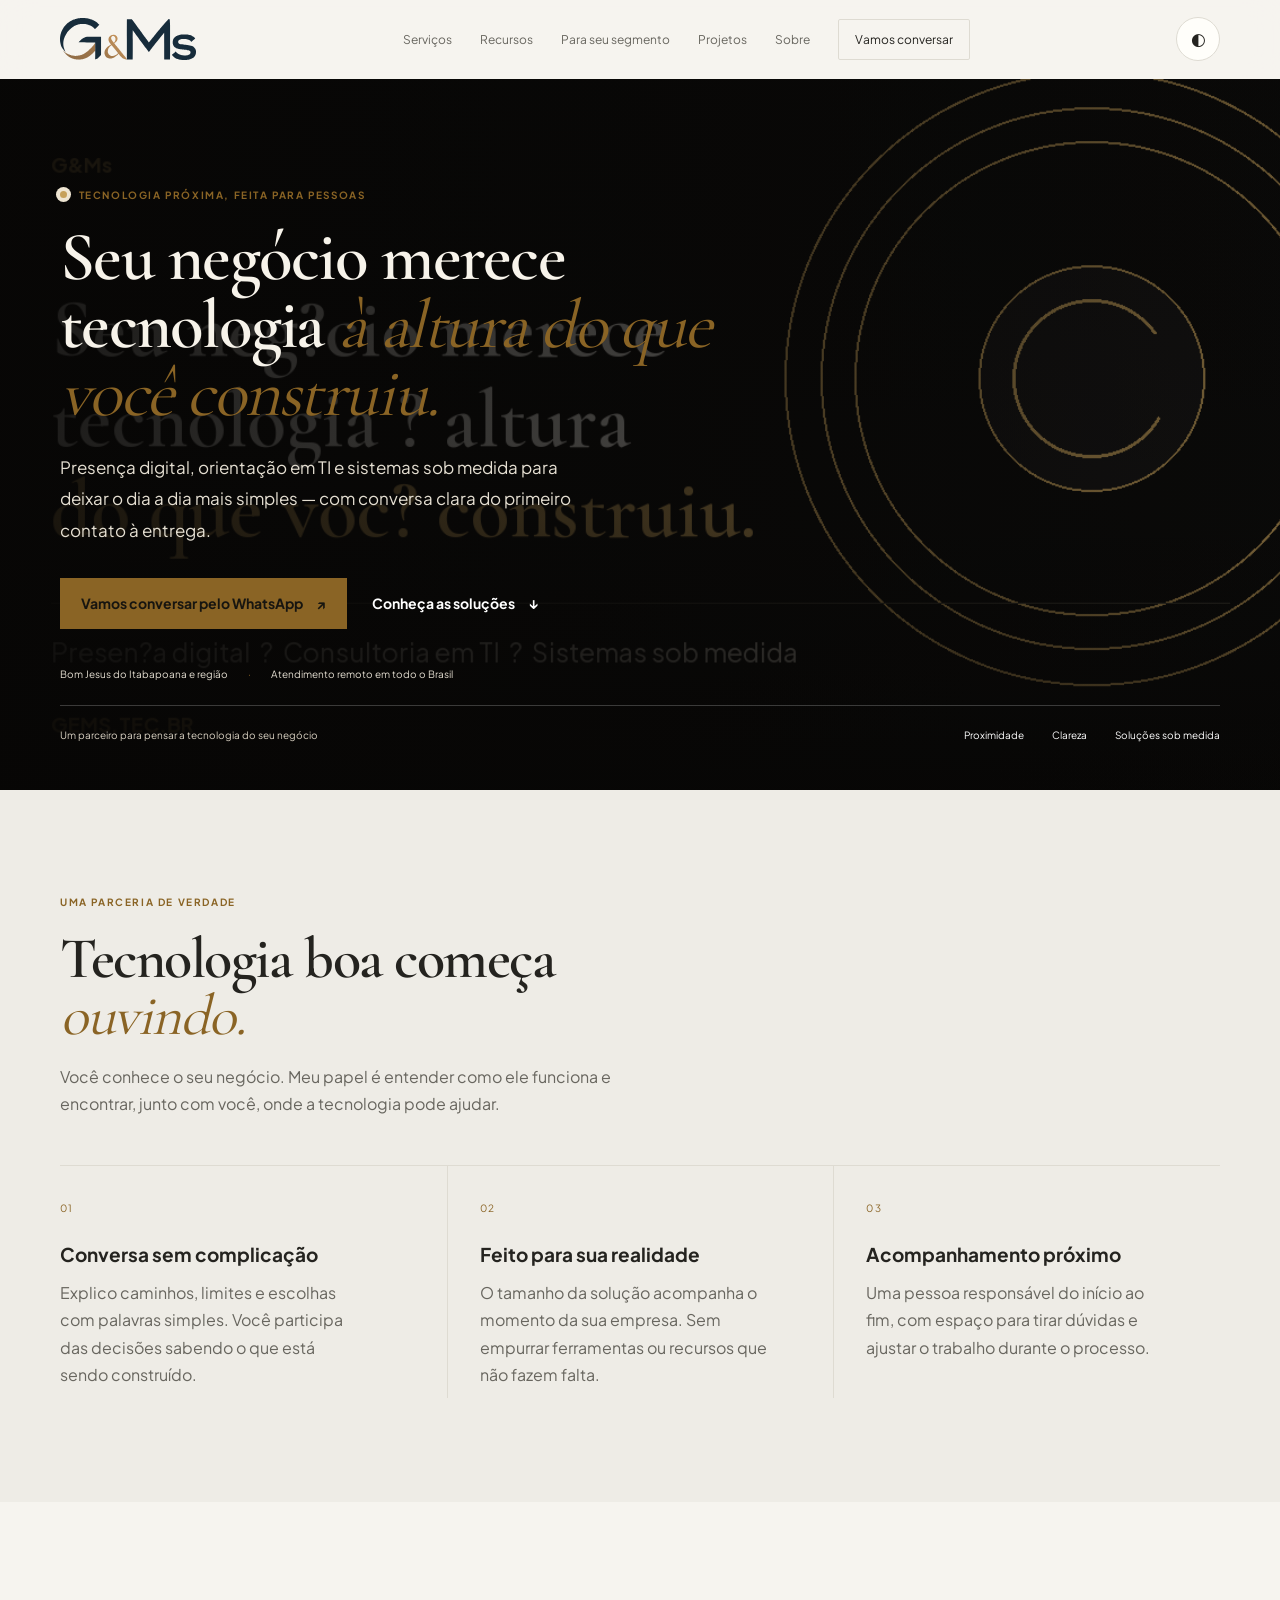
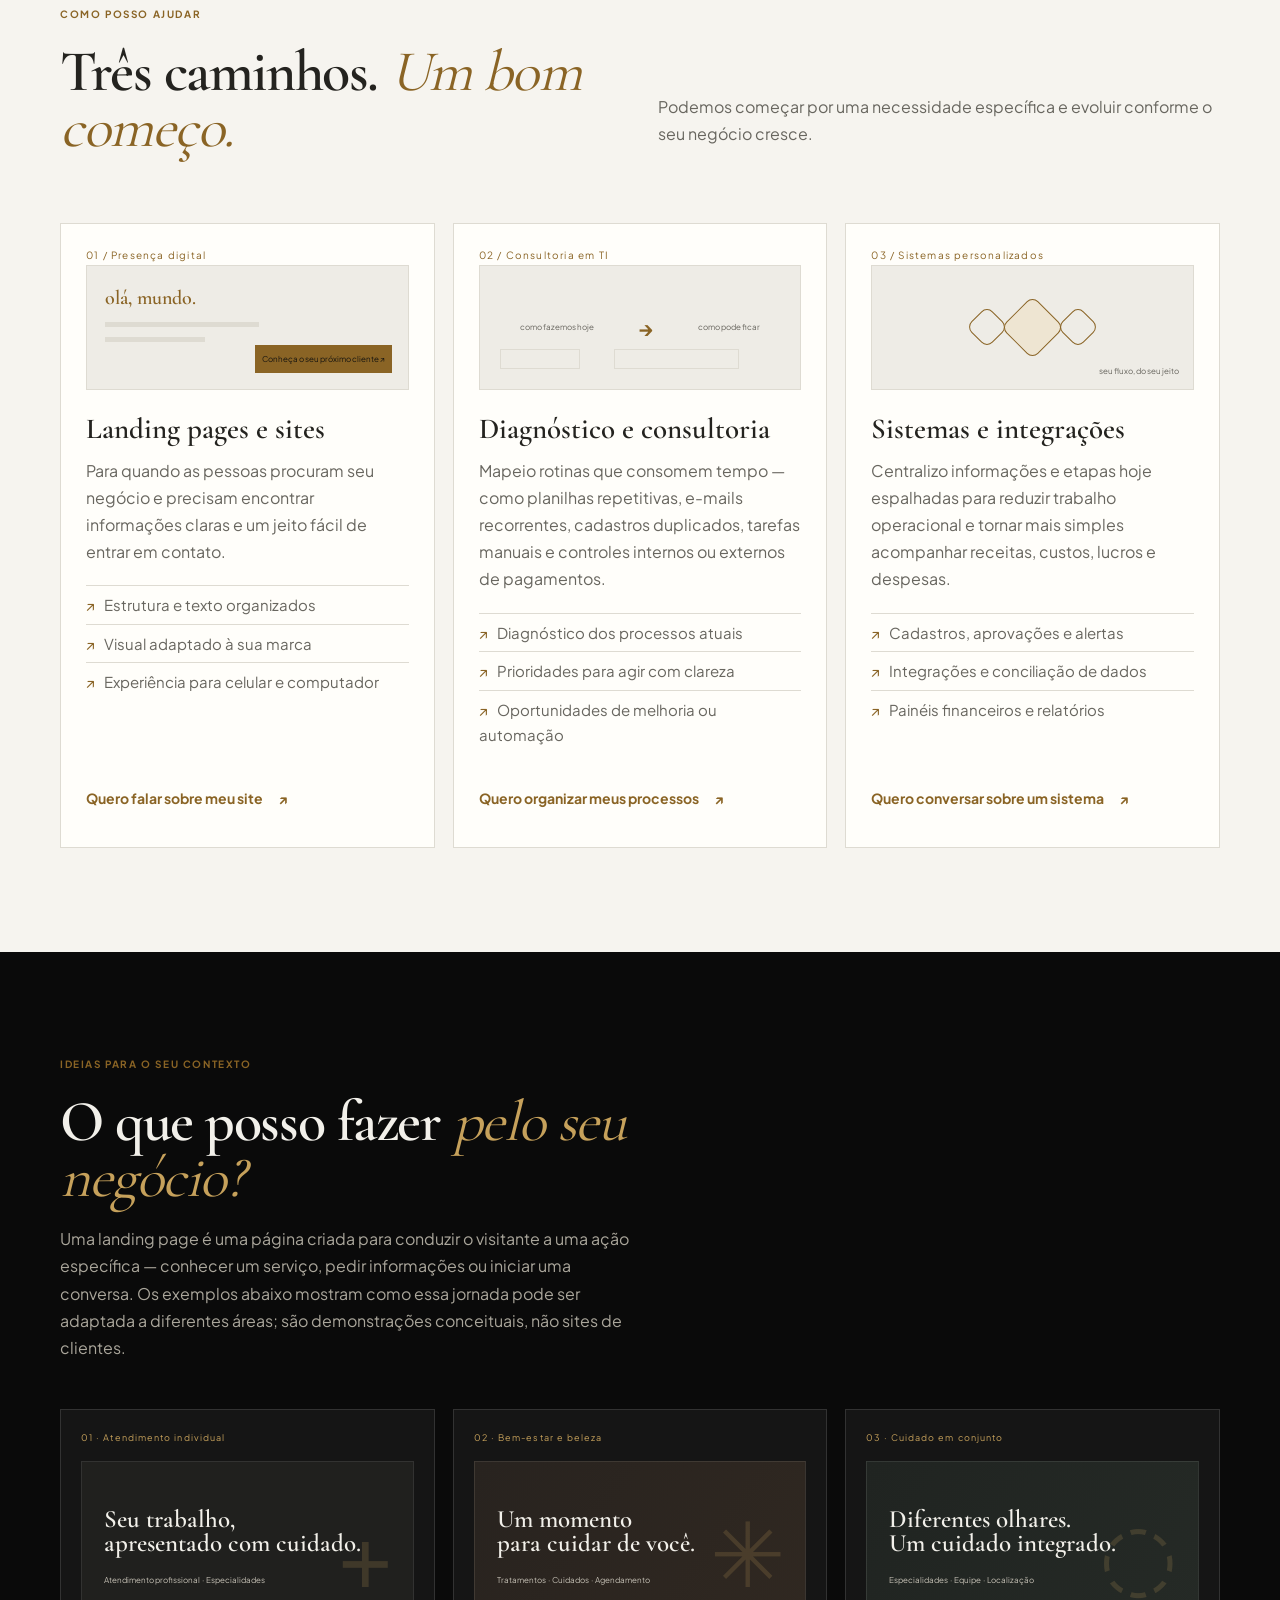
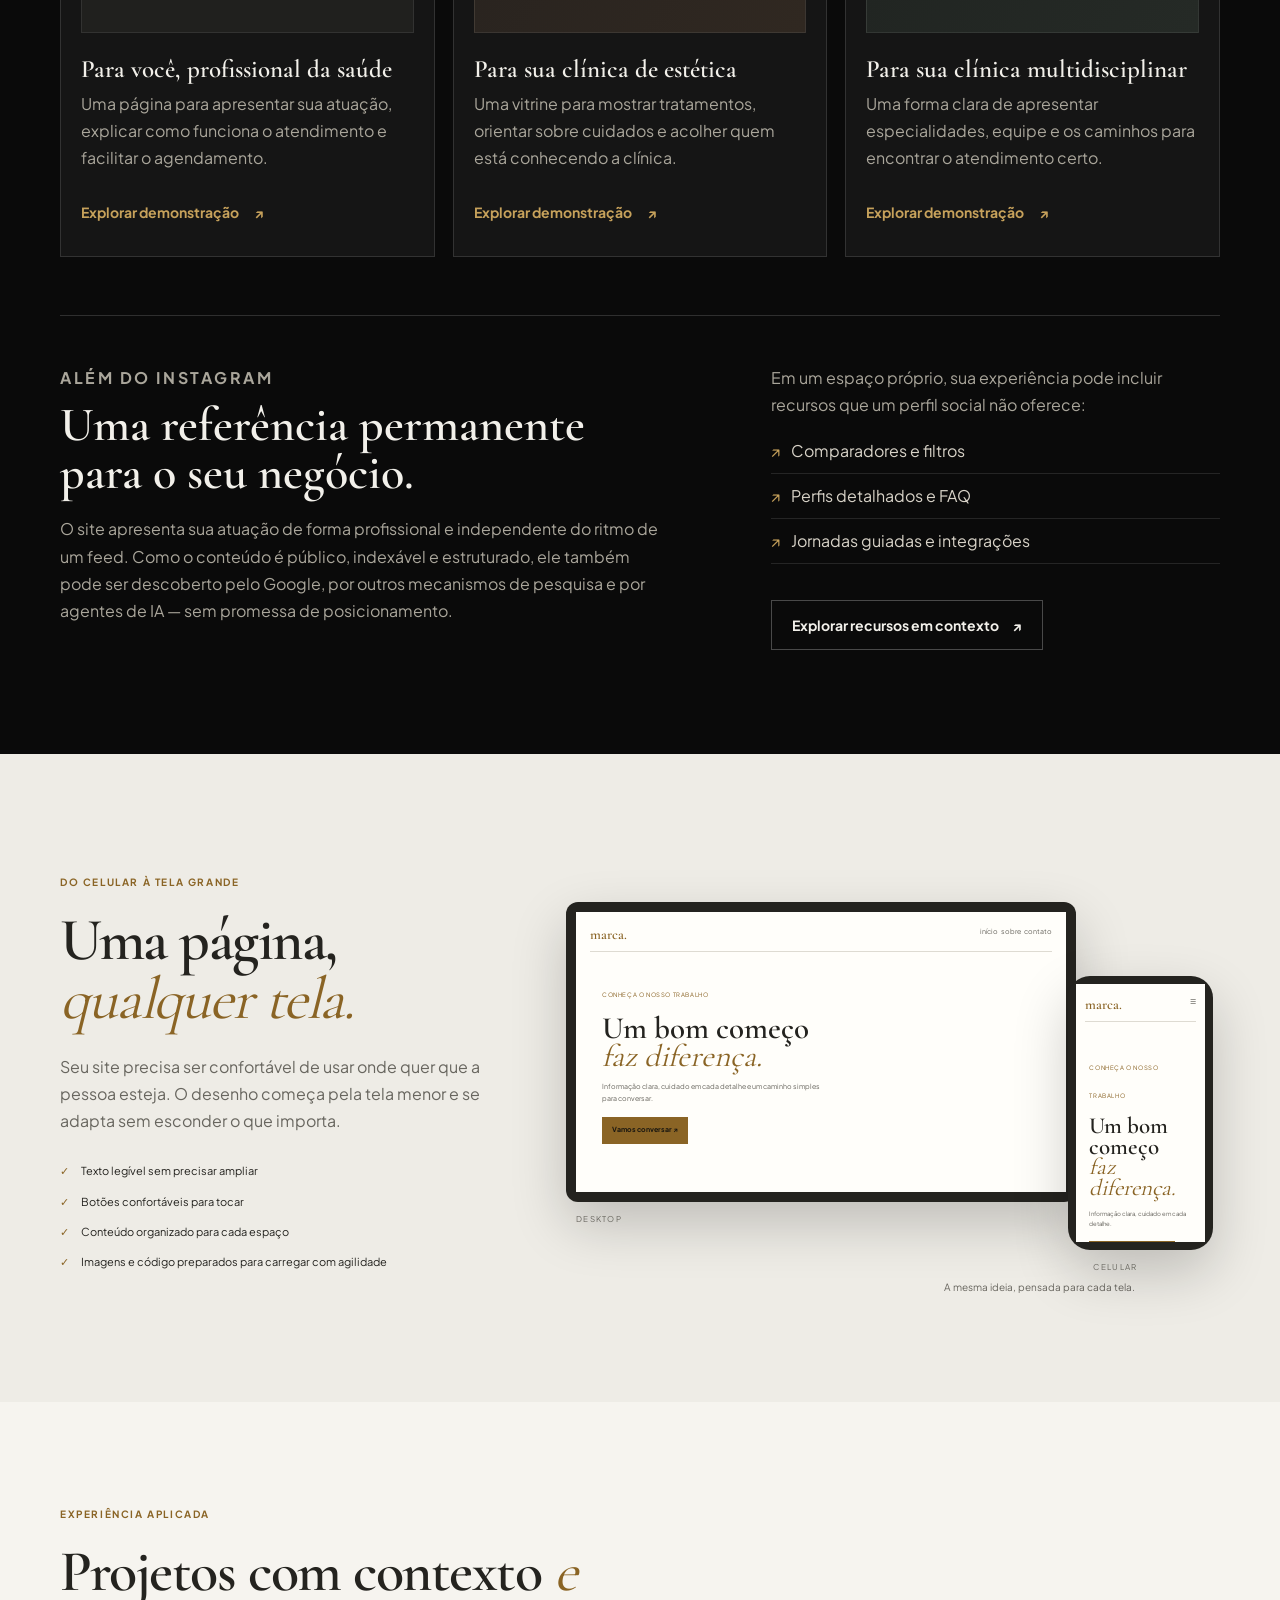
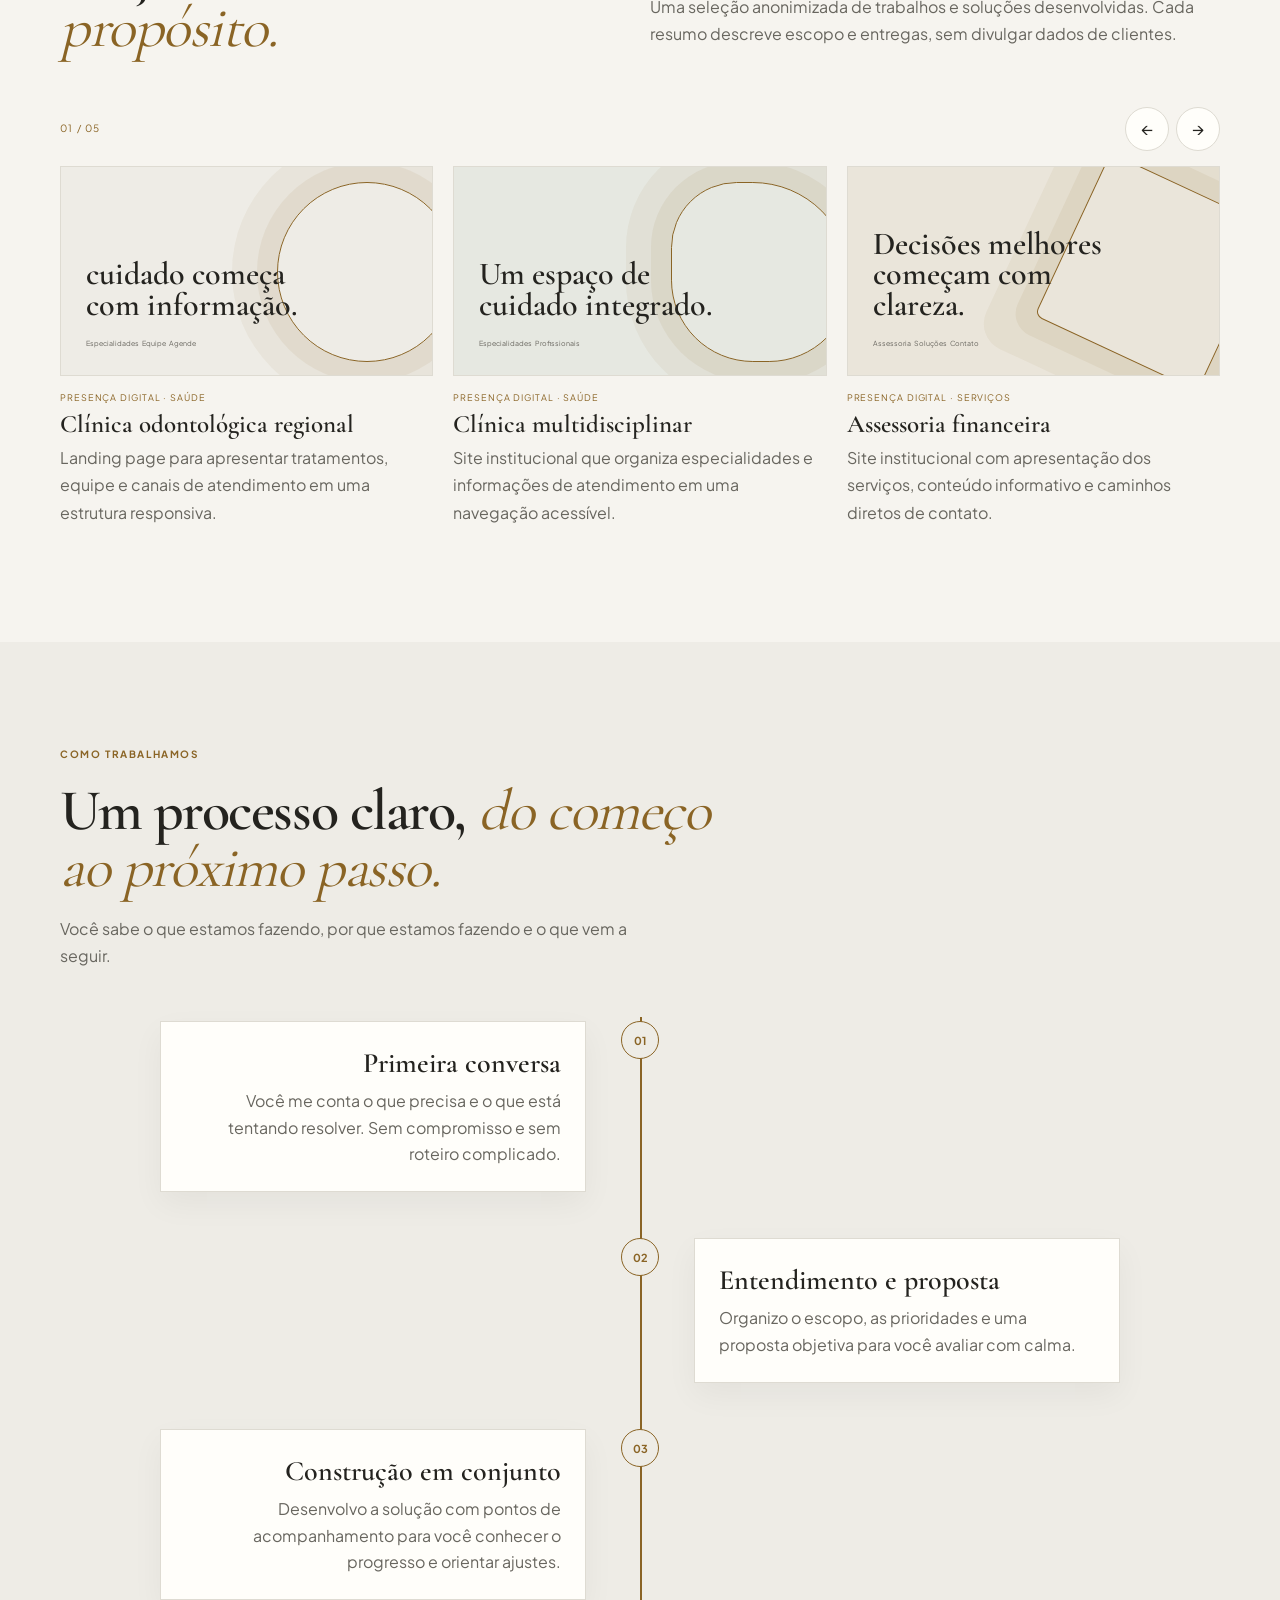
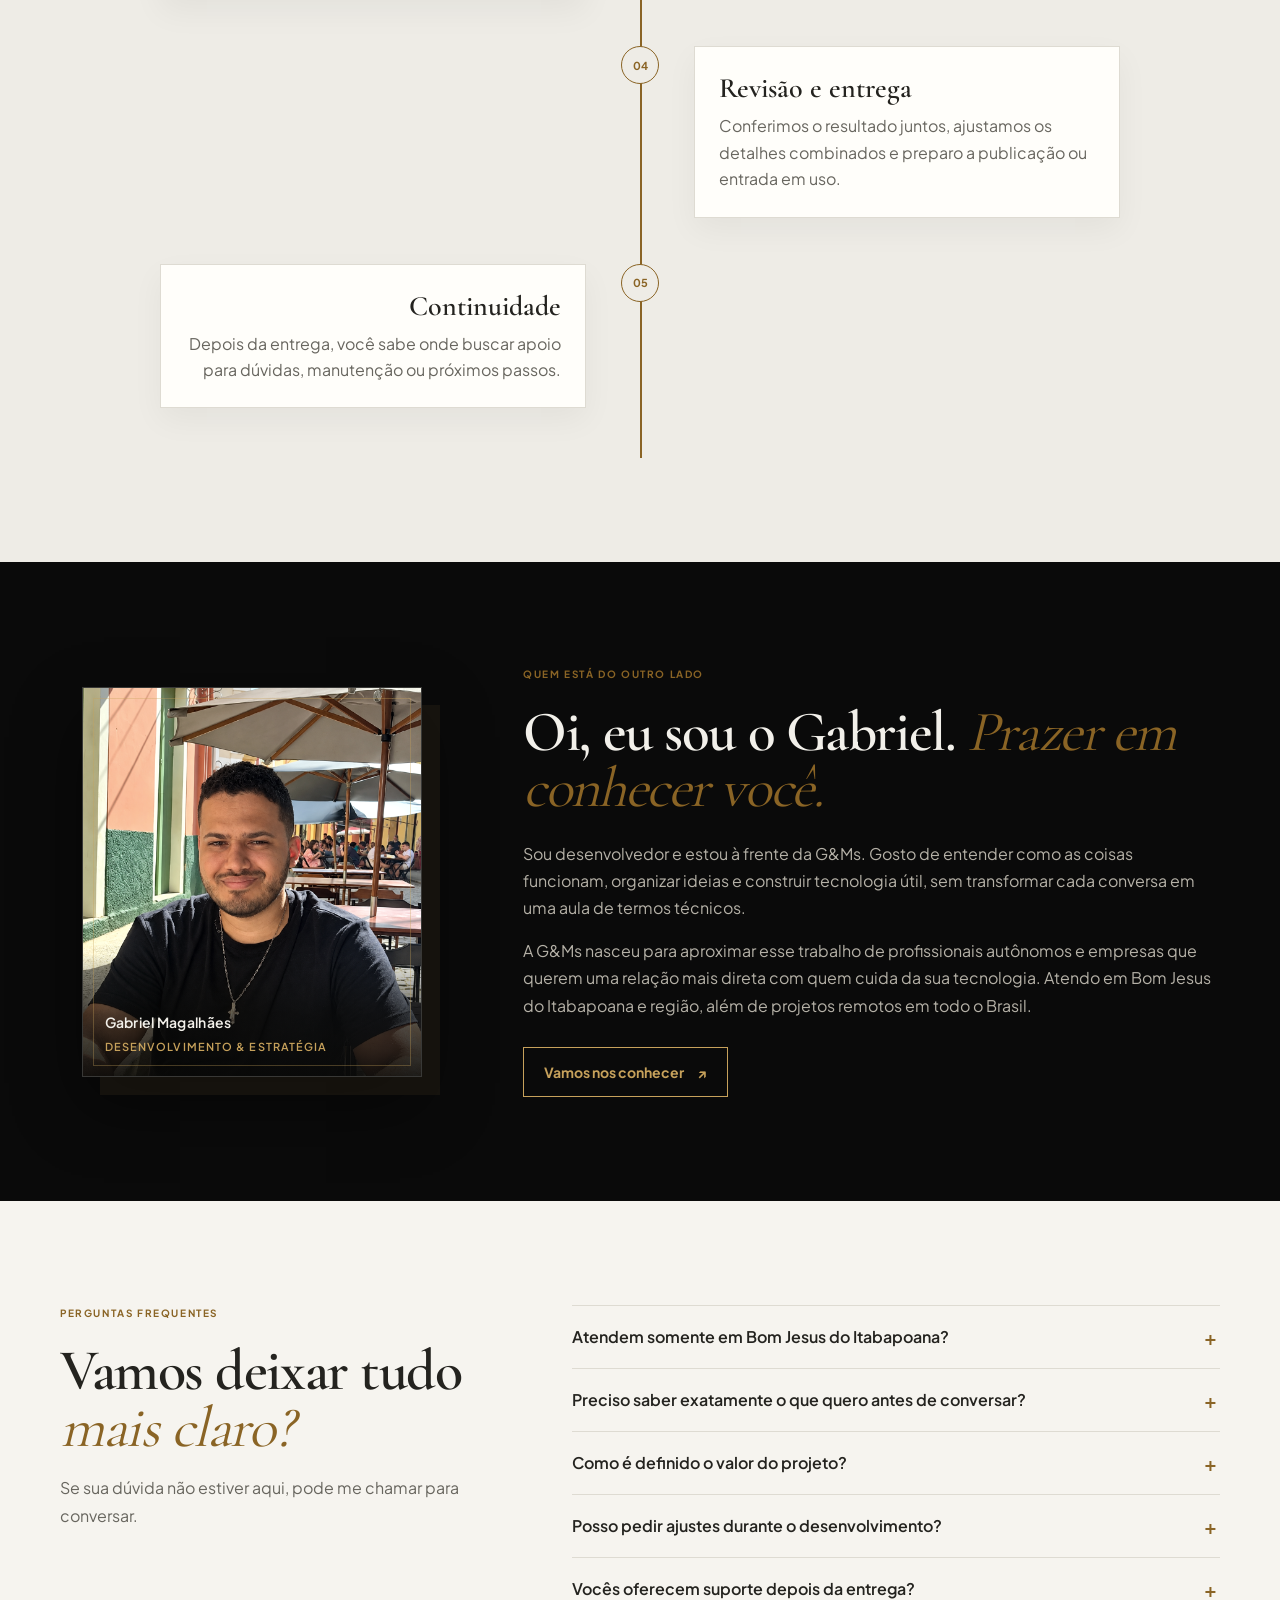
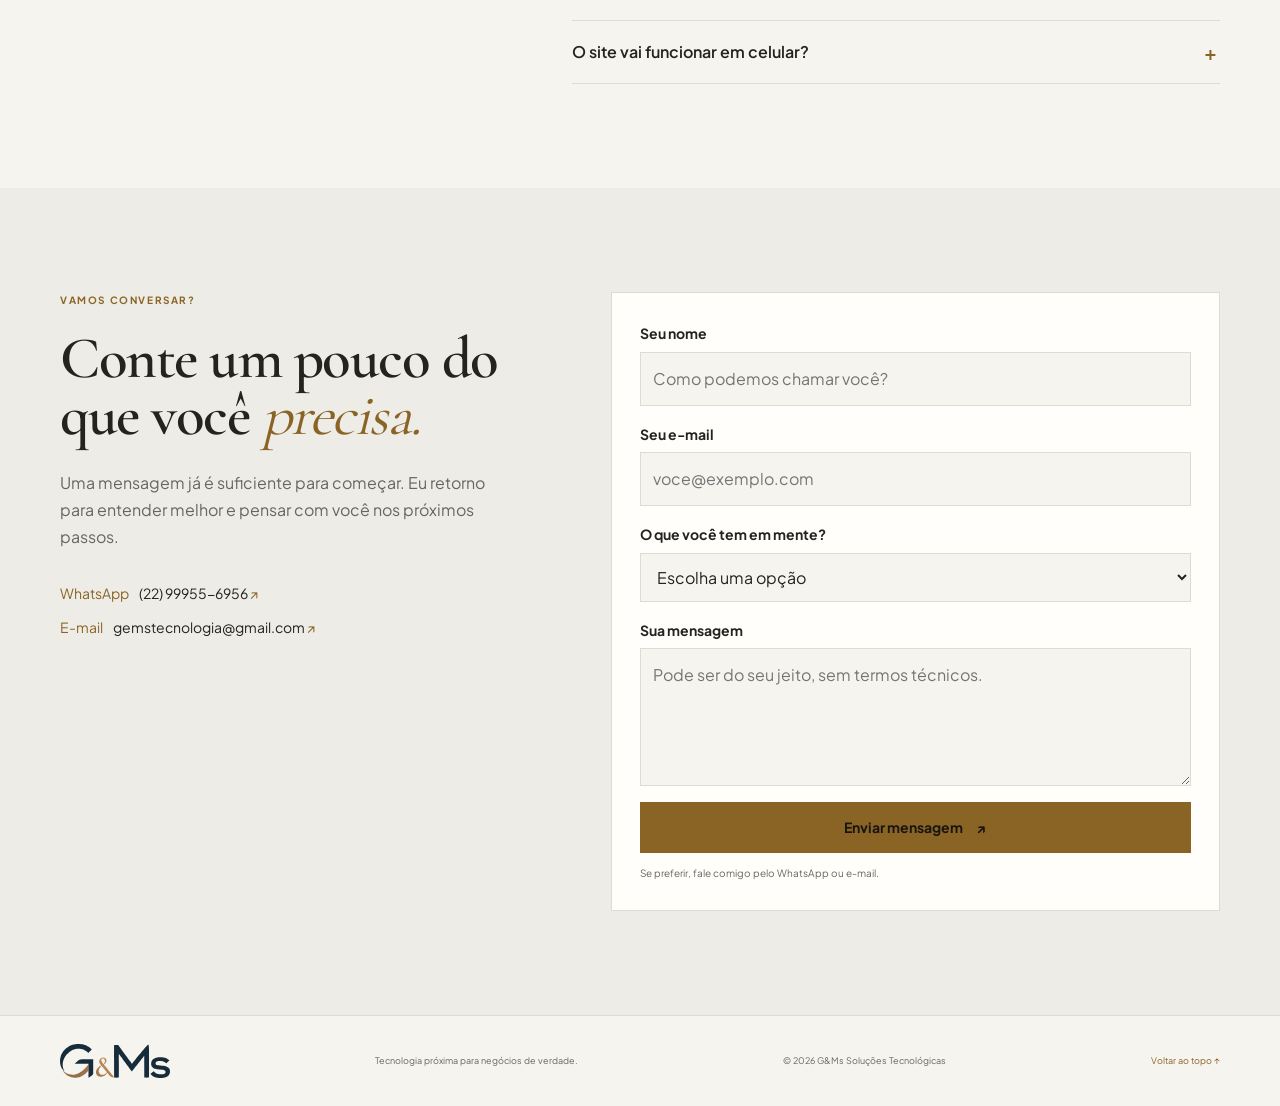
==== commit 0a38f1bc: "Correções gerais, apenas ajustes de refinamento" ====
--- a/index.html
+++ b/index.html
@@ -75,18 +75,19 @@
     <div class="section-heading section-heading--row"><div><p class="eyebrow">Como posso ajudar</p><h2>Três caminhos. <em>Um bom começo.</em></h2></div><p>Podemos começar por uma necessidade específica e evoluir conforme o seu negócio cresce.</p></div>
     <div class="service-grid">
       <article class="service-card"><span class="service-card__num">01 / Presença digital</span><div class="service-card__art service-card__art--web"><span>olá, mundo.</span><i></i><i></i><b>Conheça o seu próximo cliente ↗</b></div><h3>Landing pages e sites</h3><p>Para quando as pessoas procuram seu negócio e precisam encontrar informações claras e um jeito fácil de entrar em contato.</p><ul><li>Estrutura e texto organizados</li><li>Visual adaptado à sua marca</li><li>Experiência para celular e computador</li></ul><a class="text-link" data-contact="whatsapp" data-contact-message="Olá, Gabriel. Vim pelo site da G&Ms e quero conversar sobre uma landing page ou site." href="https://wa.me/5522999556956">Quero falar sobre meu site <span>↗</span></a></article>
-      <article class="service-card"><span class="service-card__num">02 / Consultoria em TI</span><div class="service-card__art service-card__art--flow"><span>como fazemos hoje</span><b>→</b><span>como pode ficar</span><i></i><i></i></div><h3>Diagnóstico e consultoria</h3><p>Para quem sente que tarefas, ferramentas ou informações poderiam funcionar melhor, mas não sabe por onde começar.</p><ul><li>Levantamento dos processos atuais</li><li>Recomendações em ordem de prioridade</li><li>Plano possível para sua realidade</li></ul><a class="text-link" data-contact="whatsapp" data-contact-message="Olá, Gabriel. Vim pelo site da G&Ms e quero conversar sobre consultoria em TI e organização dos processos." href="https://wa.me/5522999556956">Quero organizar meus processos <span>↗</span></a></article>
-      <article class="service-card"><span class="service-card__num">03 / Sistemas personalizados</span><div class="service-card__art service-card__art--system"><i></i><i></i><i></i><span>seu fluxo, do seu jeito</span></div><h3>Sistemas e integrações</h3><p>Para operações que cresceram além das planilhas ou precisam conectar etapas que hoje ficam espalhadas.</p><ul><li>Sistemas web desenhados com você</li><li>Integrações entre ferramentas</li><li>Acesso organizado às informações</li></ul><a class="text-link" data-contact="whatsapp" data-contact-message="Olá, Gabriel. Vim pelo site da G&Ms e quero conversar sobre um sistema personalizado." href="https://wa.me/5522999556956">Quero conversar sobre um sistema <span>↗</span></a></article>
+      <article class="service-card"><span class="service-card__num">02 / Consultoria em TI</span><div class="service-card__art service-card__art--flow"><span>como fazemos hoje</span><b>→</b><span>como pode ficar</span><i></i><i></i></div><h3>Diagnóstico e consultoria</h3><p>Mapeio rotinas que consomem tempo — como planilhas repetitivas, e-mails recorrentes, cadastros duplicados, tarefas manuais e controles internos ou externos de pagamentos.</p><ul><li>Diagnóstico dos processos atuais</li><li>Prioridades para agir com clareza</li><li>Oportunidades de melhoria ou automação</li></ul><a class="text-link" data-contact="whatsapp" data-contact-message="Olá, Gabriel. Vim pelo site da G&Ms e quero conversar sobre consultoria em TI e organização dos processos." href="https://wa.me/5522999556956">Quero organizar meus processos <span>↗</span></a></article>
+      <article class="service-card"><span class="service-card__num">03 / Sistemas personalizados</span><div class="service-card__art service-card__art--system"><i></i><i></i><i></i><span>seu fluxo, do seu jeito</span></div><h3>Sistemas e integrações</h3><p>Centralizo informações e etapas hoje espalhadas para reduzir trabalho operacional e tornar mais simples acompanhar receitas, custos, lucros e despesas.</p><ul><li>Cadastros, aprovações e alertas</li><li>Integrações e conciliação de dados</li><li>Painéis financeiros e relatórios</li></ul><a class="text-link" data-contact="whatsapp" data-contact-message="Olá, Gabriel. Vim pelo site da G&Ms e quero conversar sobre um sistema personalizado." href="https://wa.me/5522999556956">Quero conversar sobre um sistema <span>↗</span></a></article>
     </div>
   </div></section>
 
   <section class="section section--ink" id="experiencias"><div class="wrap">
-    <div class="section-heading section-heading--light"><p class="eyebrow">Ideias para o seu contexto</p><h2>O que posso fazer <em>pelo seu negócio?</em></h2><p>Explore exemplos interativos de como uma presença digital pode ser pensada para diferentes áreas. São demonstrações conceituais, não sites de clientes.</p></div>
+    <div class="section-heading section-heading--light"><p class="eyebrow">Ideias para o seu contexto</p><h2>O que posso fazer <em>pelo seu negócio?</em></h2><p>Uma landing page é uma página criada para conduzir o visitante a uma ação específica — conhecer um serviço, pedir informações ou iniciar uma conversa. Os exemplos abaixo mostram como essa jornada pode ser adaptada a diferentes áreas; são demonstrações conceituais, não sites de clientes.</p></div>
     <div class="audience-grid">
       <article class="audience-card"><span>01 · Atendimento individual</span><div class="audience-card__visual audience-card__visual--health"><i>+</i><b>Seu trabalho,<br>apresentado com cuidado.</b><small>Atendimento profissional&nbsp; · &nbsp;Especialidades</small></div><h3>Para você, profissional da saúde</h3><p>Uma página para apresentar sua atuação, explicar como funciona o atendimento e facilitar o agendamento.</p><button class="text-link" type="button" data-audience="saude" aria-controls="audience-dialog">Explorar demonstração <span>↗</span></button></article>
       <article class="audience-card"><span>02 · Bem-estar e beleza</span><div class="audience-card__visual audience-card__visual--beauty"><i>✳</i><b>Um momento<br>para cuidar de você.</b><small>Tratamentos&nbsp; · &nbsp;Cuidados&nbsp; · &nbsp;Agendamento</small></div><h3>Para sua clínica de estética</h3><p>Uma vitrine para mostrar tratamentos, orientar sobre cuidados e acolher quem está conhecendo a clínica.</p><button class="text-link" type="button" data-audience="estetica" aria-controls="audience-dialog">Explorar demonstração <span>↗</span></button></article>
       <article class="audience-card"><span>03 · Cuidado em conjunto</span><div class="audience-card__visual audience-card__visual--clinic"><i>◌</i><b>Diferentes olhares.<br>Um cuidado integrado.</b><small>Especialidades&nbsp; · &nbsp;Equipe&nbsp; · &nbsp;Localização</small></div><h3>Para sua clínica multidisciplinar</h3><p>Uma forma clara de apresentar especialidades, equipe e os caminhos para encontrar o atendimento certo.</p><button class="text-link" type="button" data-audience="multidisciplinar" aria-controls="audience-dialog">Explorar demonstração <span>↗</span></button></article>
     </div>
+    <aside class="beyond-social" aria-labelledby="beyond-social-title"><div><p class="eyebrow">Além do Instagram</p><h3 id="beyond-social-title">Uma referência permanente para o seu negócio.</h3><p>O site apresenta sua atuação de forma profissional e independente do ritmo de um feed. Como o conteúdo é público, indexável e estruturado, ele também pode ser descoberto pelo Google, por outros mecanismos de pesquisa e por agentes de IA — sem promessa de posicionamento.</p></div><div><p>Em um espaço próprio, sua experiência pode incluir recursos que um perfil social não oferece:</p><ul><li>Comparadores e filtros</li><li>Perfis detalhados e FAQ</li><li>Jornadas guiadas e integrações</li></ul><a class="btn btn--outline" href="/recursos/">Explorar recursos em contexto <span aria-hidden="true">↗</span></a></div></aside>
   </div></section>
 
   <section class="section section--soft" id="responsivo"><div class="wrap responsive-grid">
@@ -108,7 +109,7 @@
 
   <section class="section section--soft" id="processo"><div class="wrap"><div class="section-heading"><p class="eyebrow">Como trabalhamos</p><h2>Um processo claro, <em>do começo ao próximo passo.</em></h2><p>Você sabe o que estamos fazendo, por que estamos fazendo e o que vem a seguir.</p></div><ol class="process-list"><li><b>01</b><div><h3>Primeira conversa</h3><p>Você me conta o que precisa e o que está tentando resolver. Sem compromisso e sem roteiro complicado.</p></div></li><li><b>02</b><div><h3>Entendimento e proposta</h3><p>Organizo o escopo, as prioridades e uma proposta objetiva para você avaliar com calma.</p></div></li><li><b>03</b><div><h3>Construção em conjunto</h3><p>Desenvolvo a solução com pontos de acompanhamento para você conhecer o progresso e orientar ajustes.</p></div></li><li><b>04</b><div><h3>Revisão e entrega</h3><p>Conferimos o resultado juntos, ajustamos os detalhes combinados e preparo a publicação ou entrada em uso.</p></div></li><li><b>05</b><div><h3>Continuidade</h3><p>Depois da entrega, você sabe onde buscar apoio para dúvidas, manutenção ou próximos passos.</p></div></li></ol></div></section>
 
-  <section class="section section--ink about" id="sobre"><div class="wrap about-grid"><figure class="about-portrait"><img src="assets/img/profile_gabriel.png" alt="Gabriel, desenvolvedor à frente da G&amp;Ms" width="1254" height="1254" loading="lazy"><figcaption>Gabriel Martins <span>Desenvolvimento &amp; estratégia</span></figcaption></figure><div><p class="eyebrow">Quem está do outro lado</p><h2>Oi, eu sou o Gabriel. <em>Prazer em conhecer você.</em></h2><p>Sou desenvolvedor e estou à frente da G&amp;Ms. Gosto de entender como as coisas funcionam, organizar ideias e construir tecnologia útil, sem transformar cada conversa em uma aula de termos técnicos.</p><p>A G&amp;Ms nasceu para aproximar esse trabalho de profissionais autônomos e empresas que querem uma relação mais direta com quem cuida da sua tecnologia. Atendo em Bom Jesus do Itabapoana e região, além de projetos remotos em todo o Brasil.</p><a class="btn btn--outline" data-contact="whatsapp" href="https://wa.me/5522999556956">Vamos nos conhecer <span>↗</span></a></div></div></section>
+  <section class="section section--ink about" id="sobre"><div class="wrap about-grid"><figure class="about-portrait"><img src="assets/img/profile_gabriel.png" alt="Gabriel Magalhães, desenvolvedor à frente da G&amp;Ms" width="1254" height="1254" loading="lazy"><figcaption>Gabriel Magalhães <span>Desenvolvimento &amp; estratégia</span></figcaption></figure><div><p class="eyebrow">Quem está do outro lado</p><h2>Oi, eu sou o Gabriel. <em>Prazer em conhecer você.</em></h2><p>Sou desenvolvedor e estou à frente da G&amp;Ms. Gosto de entender como as coisas funcionam, organizar ideias e construir tecnologia útil, sem transformar cada conversa em uma aula de termos técnicos.</p><p>A G&amp;Ms nasceu para aproximar esse trabalho de profissionais autônomos e empresas que querem uma relação mais direta com quem cuida da sua tecnologia. Atendo em Bom Jesus do Itabapoana e região, além de projetos remotos em todo o Brasil.</p><a class="btn btn--outline" data-contact="whatsapp" href="https://wa.me/5522999556956">Vamos nos conhecer <span>↗</span></a></div></div></section>
 
   <section class="section" id="faq"><div class="wrap faq-grid"><div class="section-heading"><p class="eyebrow">Perguntas frequentes</p><h2>Vamos deixar tudo <em>mais claro?</em></h2><p>Se sua dúvida não estiver aqui, pode me chamar para conversar.</p></div><div class="faq-list"><details><summary>Atendem somente em Bom Jesus do Itabapoana?</summary><p>Não. Atendo presencialmente em Bom Jesus do Itabapoana e região, e também trabalho remotamente com clientes de todo o Brasil.</p></details><details><summary>Preciso saber exatamente o que quero antes de conversar?</summary><p>Não precisa. Conte o que está acontecendo hoje e o que gostaria de melhorar. A primeira conversa serve justamente para entender possibilidades.</p></details><details><summary>Como é definido o valor do projeto?</summary><p>Depois de entender o escopo, preparo uma proposta com entregas e condições descritas. Cada trabalho varia conforme as necessidades e integrações envolvidas.</p></details><details><summary>Posso pedir ajustes durante o desenvolvimento?</summary><p>Sim. O processo tem momentos de acompanhamento e revisão para que você possa conhecer o andamento e comentar sobre o que está sendo construído.</p></details><details><summary>Vocês oferecem suporte depois da entrega?</summary><p>Sim. Podemos conversar sobre suporte, manutenção e evolução de acordo com a solução e as necessidades do seu negócio.</p></details><details><summary>O site vai funcionar em celular?</summary><p>Sim. As páginas são planejadas para telas pequenas e grandes, com conteúdo legível e controles confortáveis para toque.</p></details></div></div></section>
 
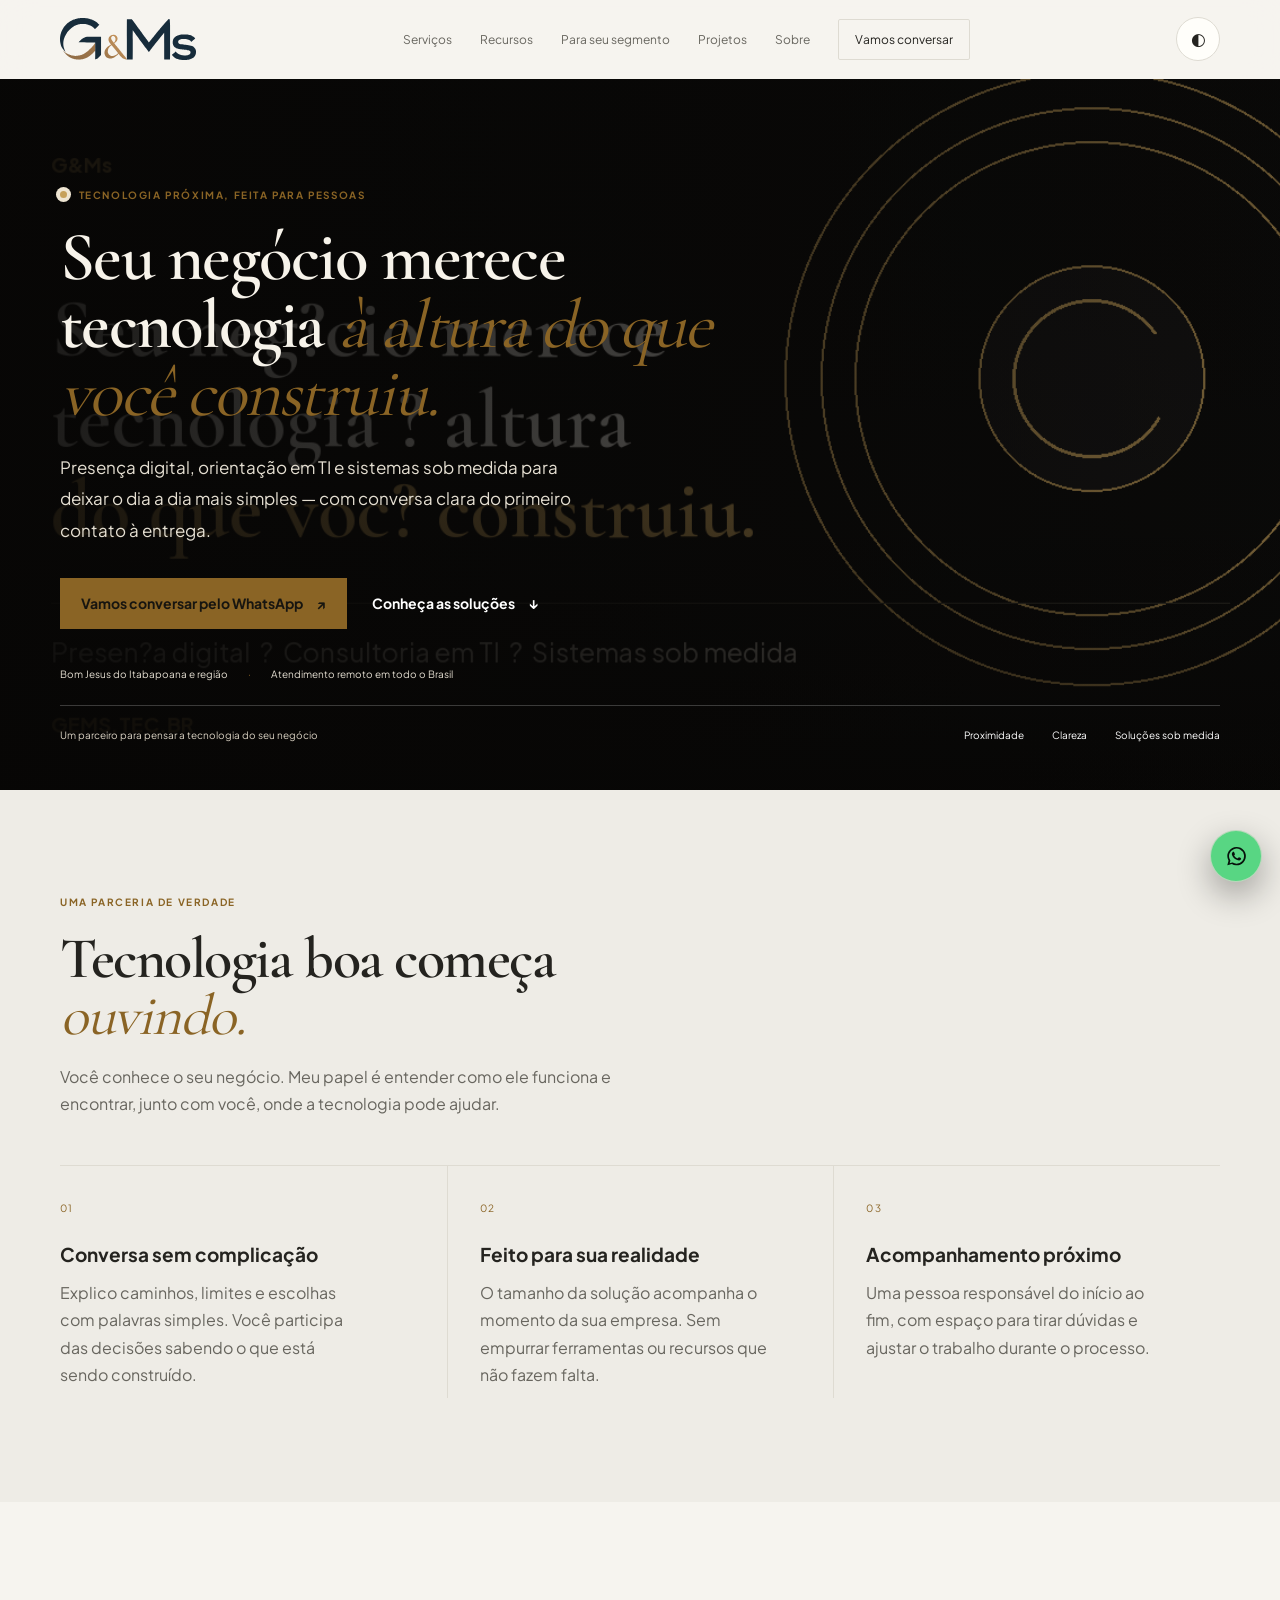
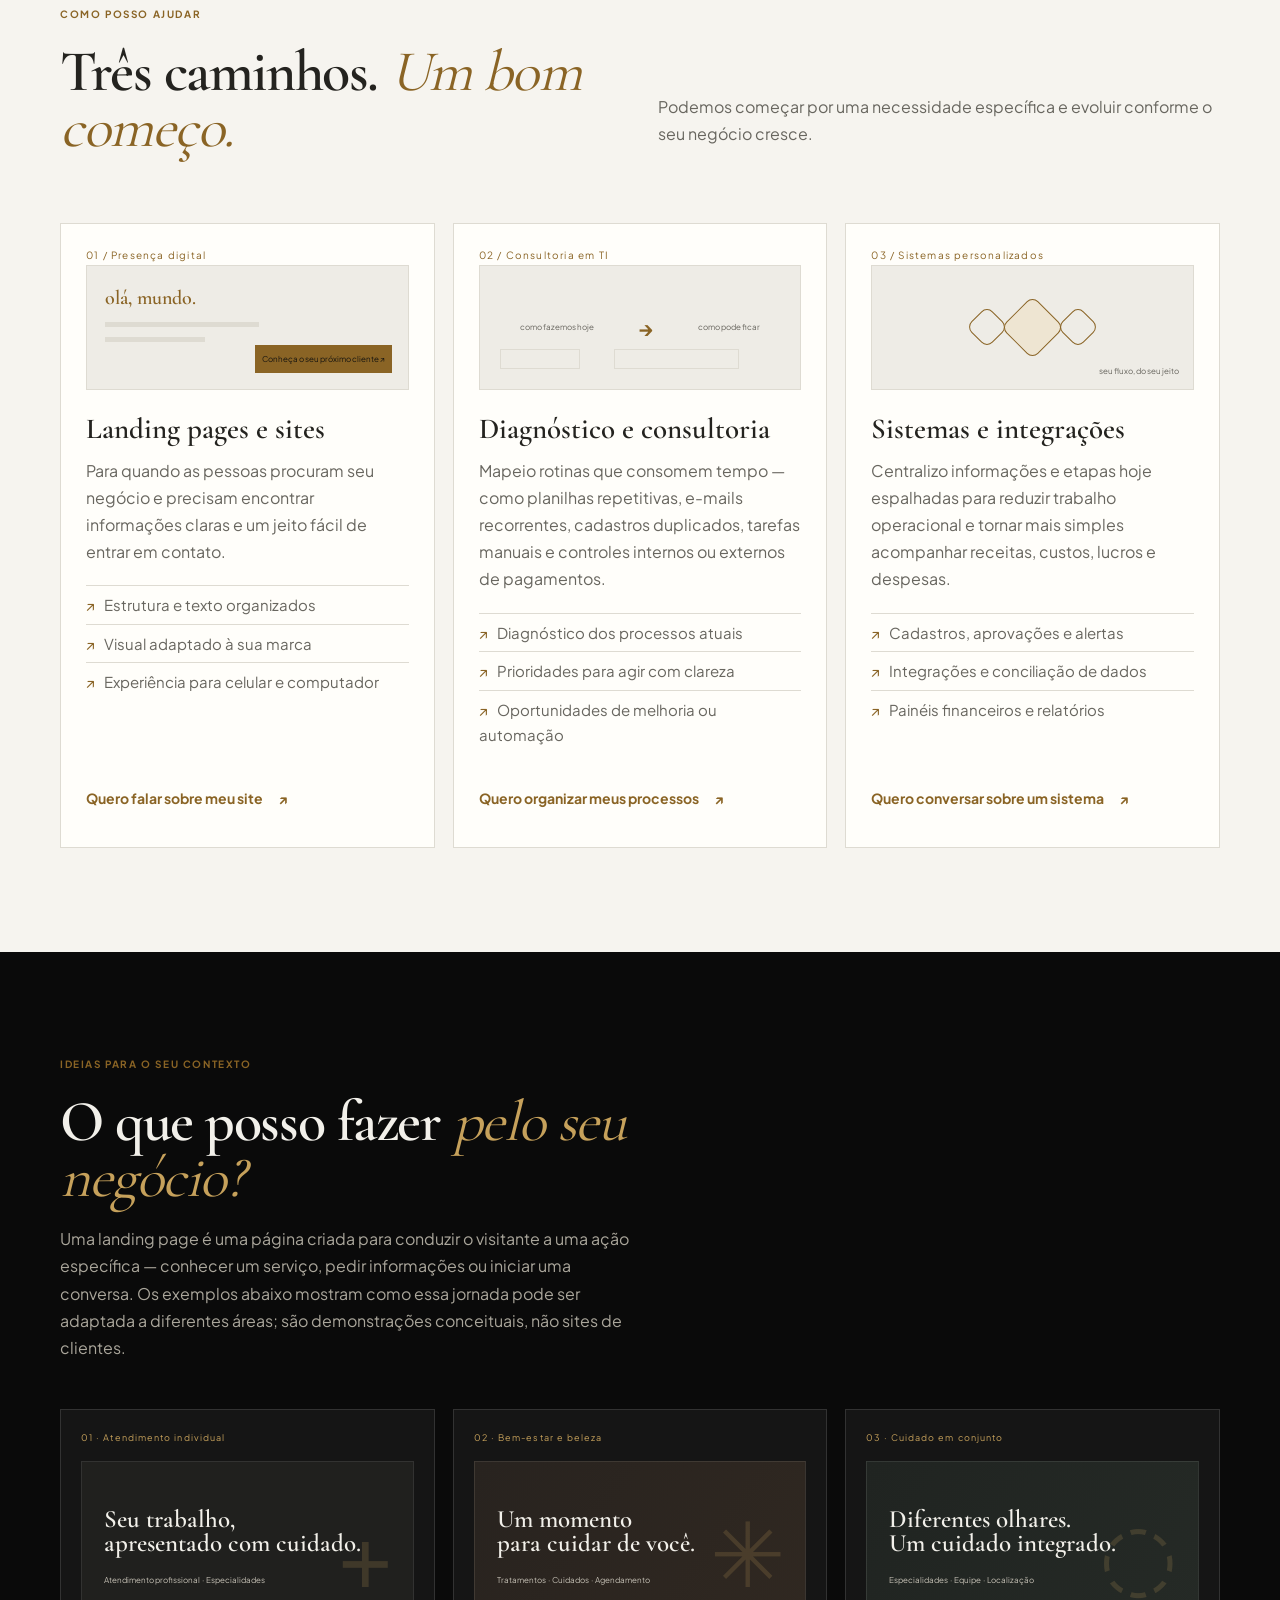
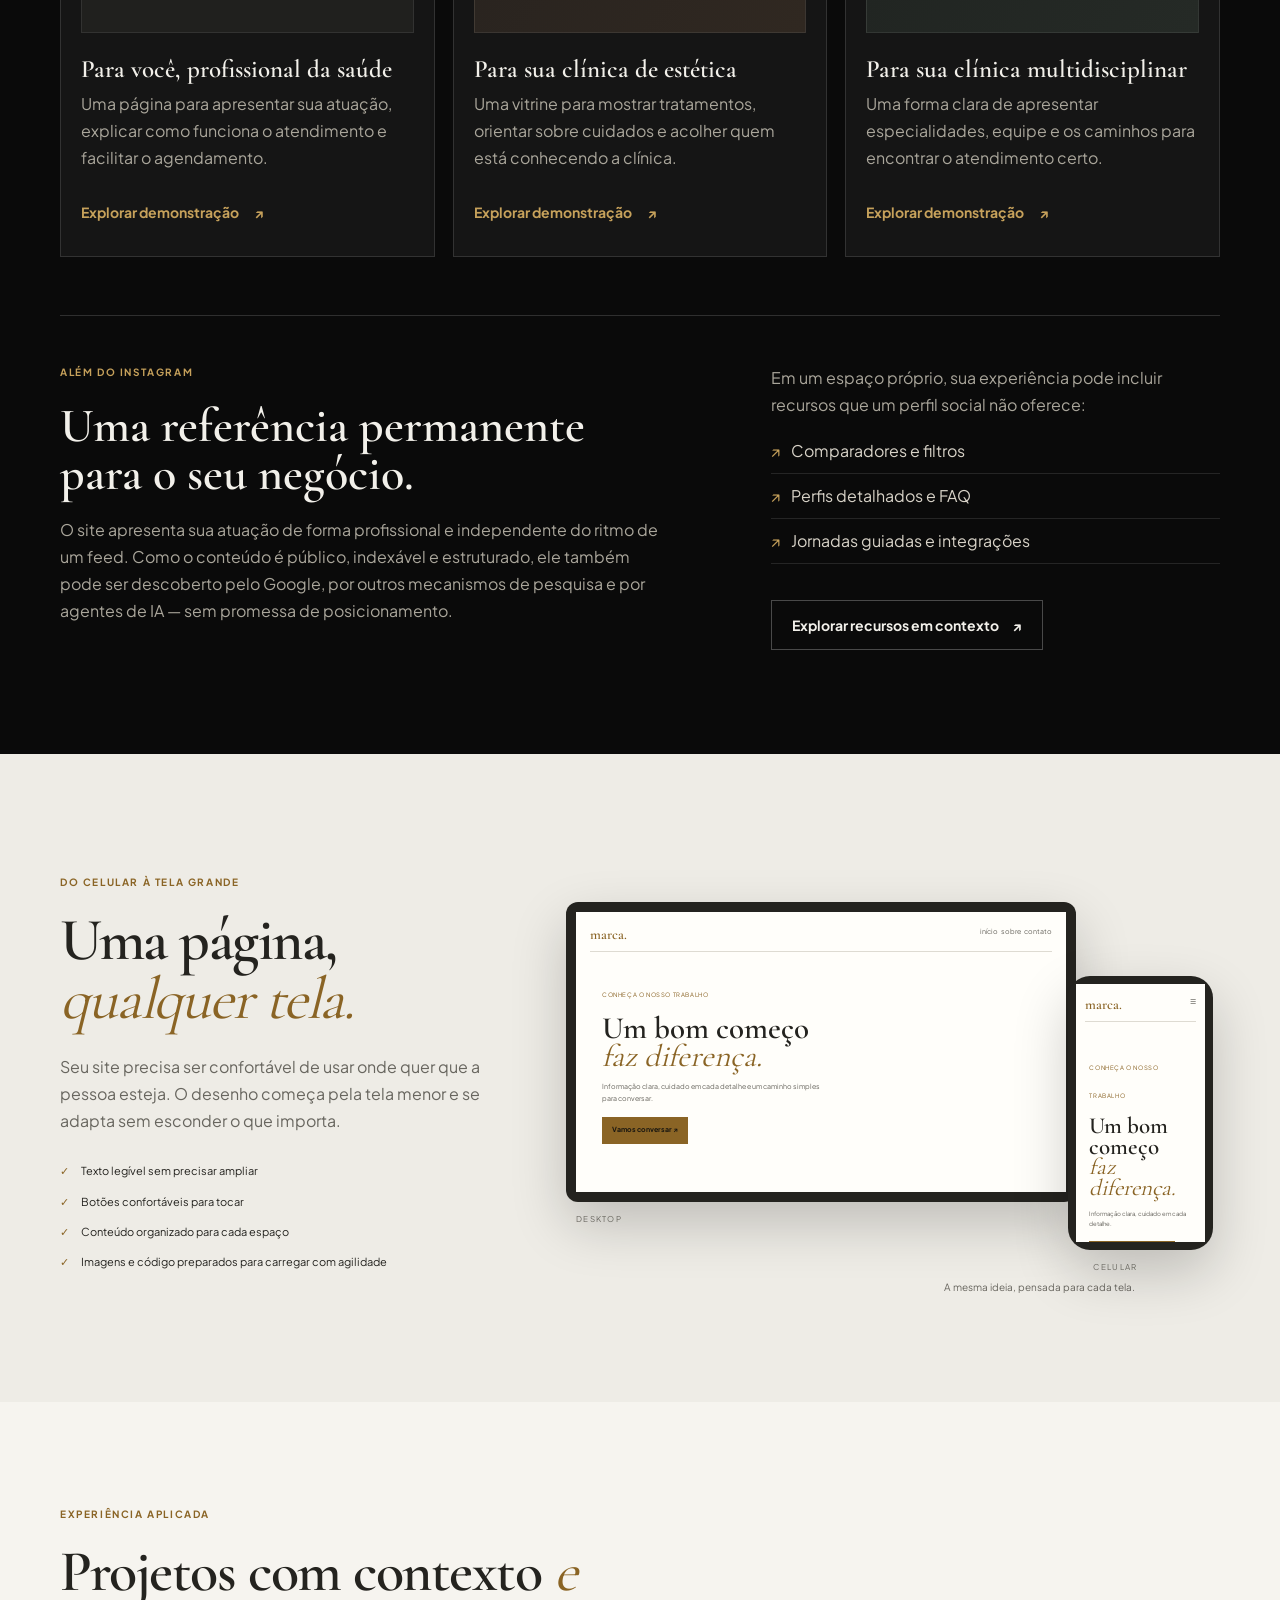
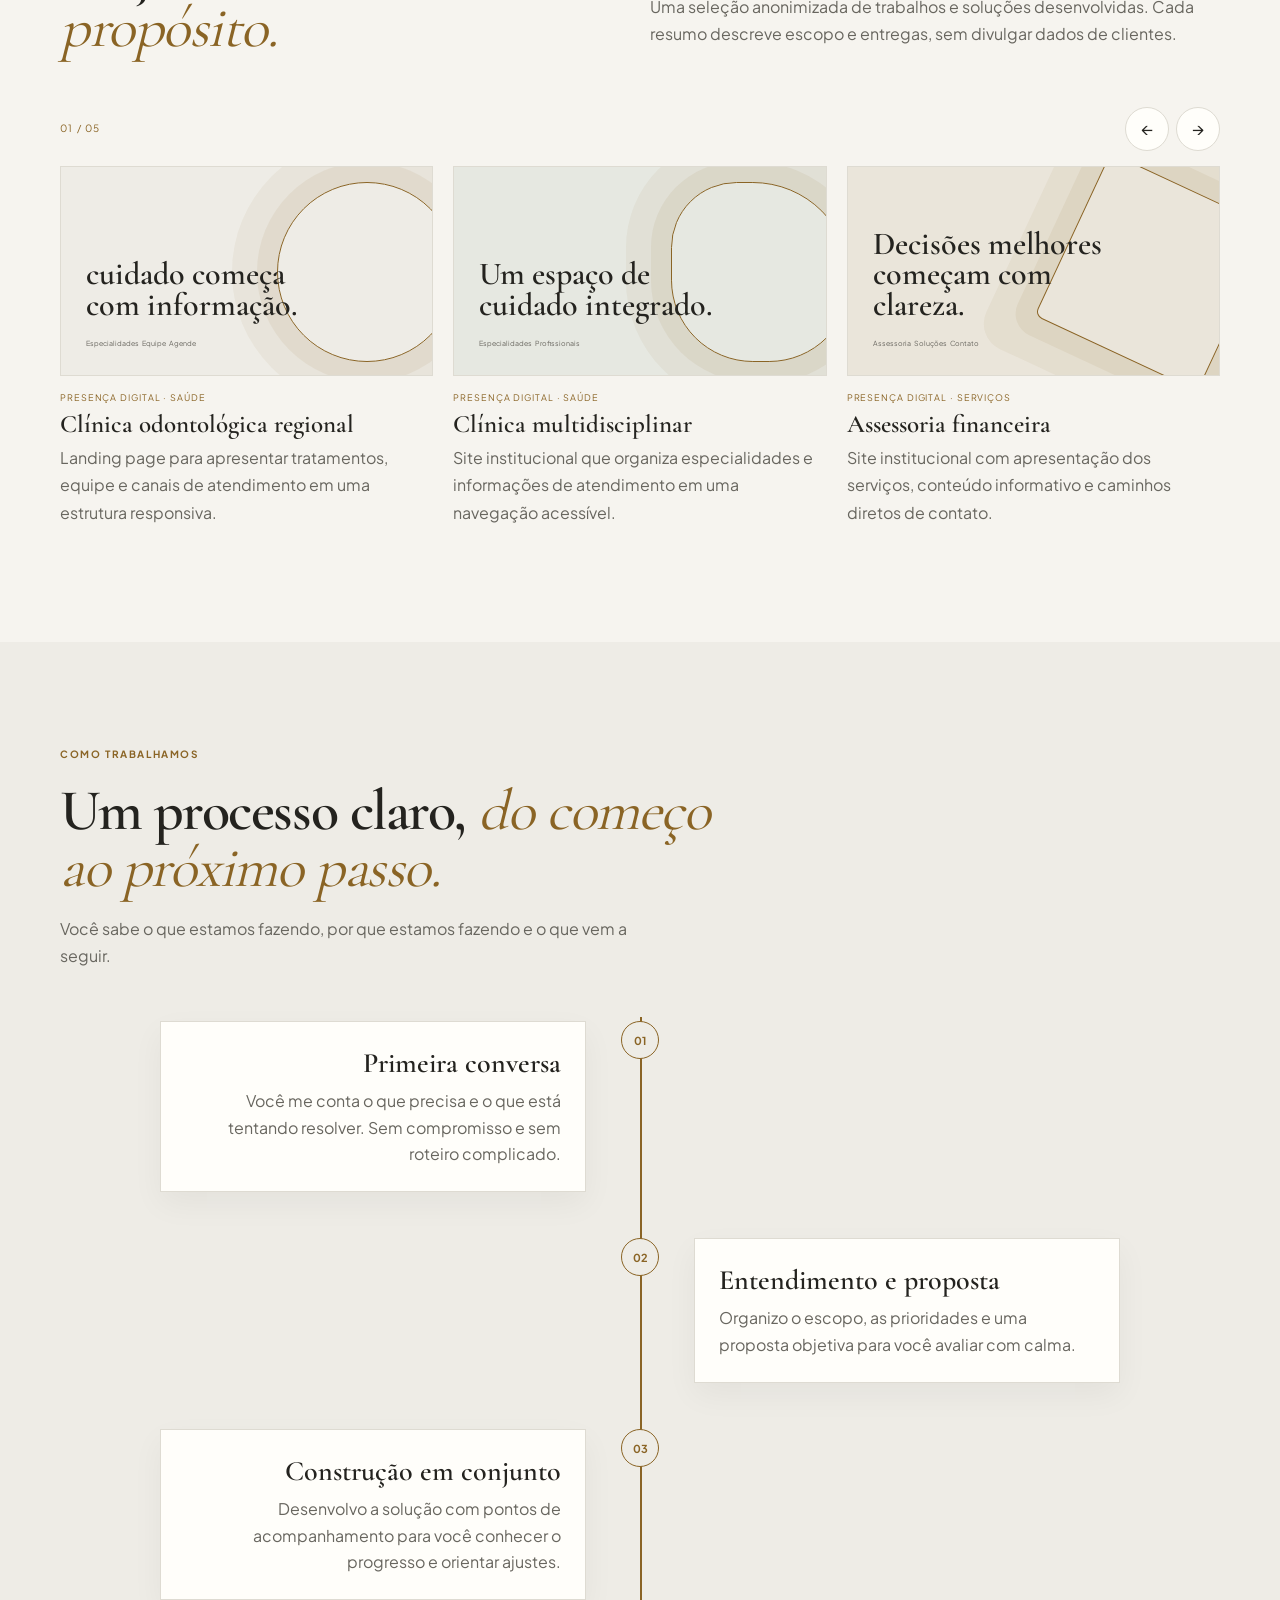
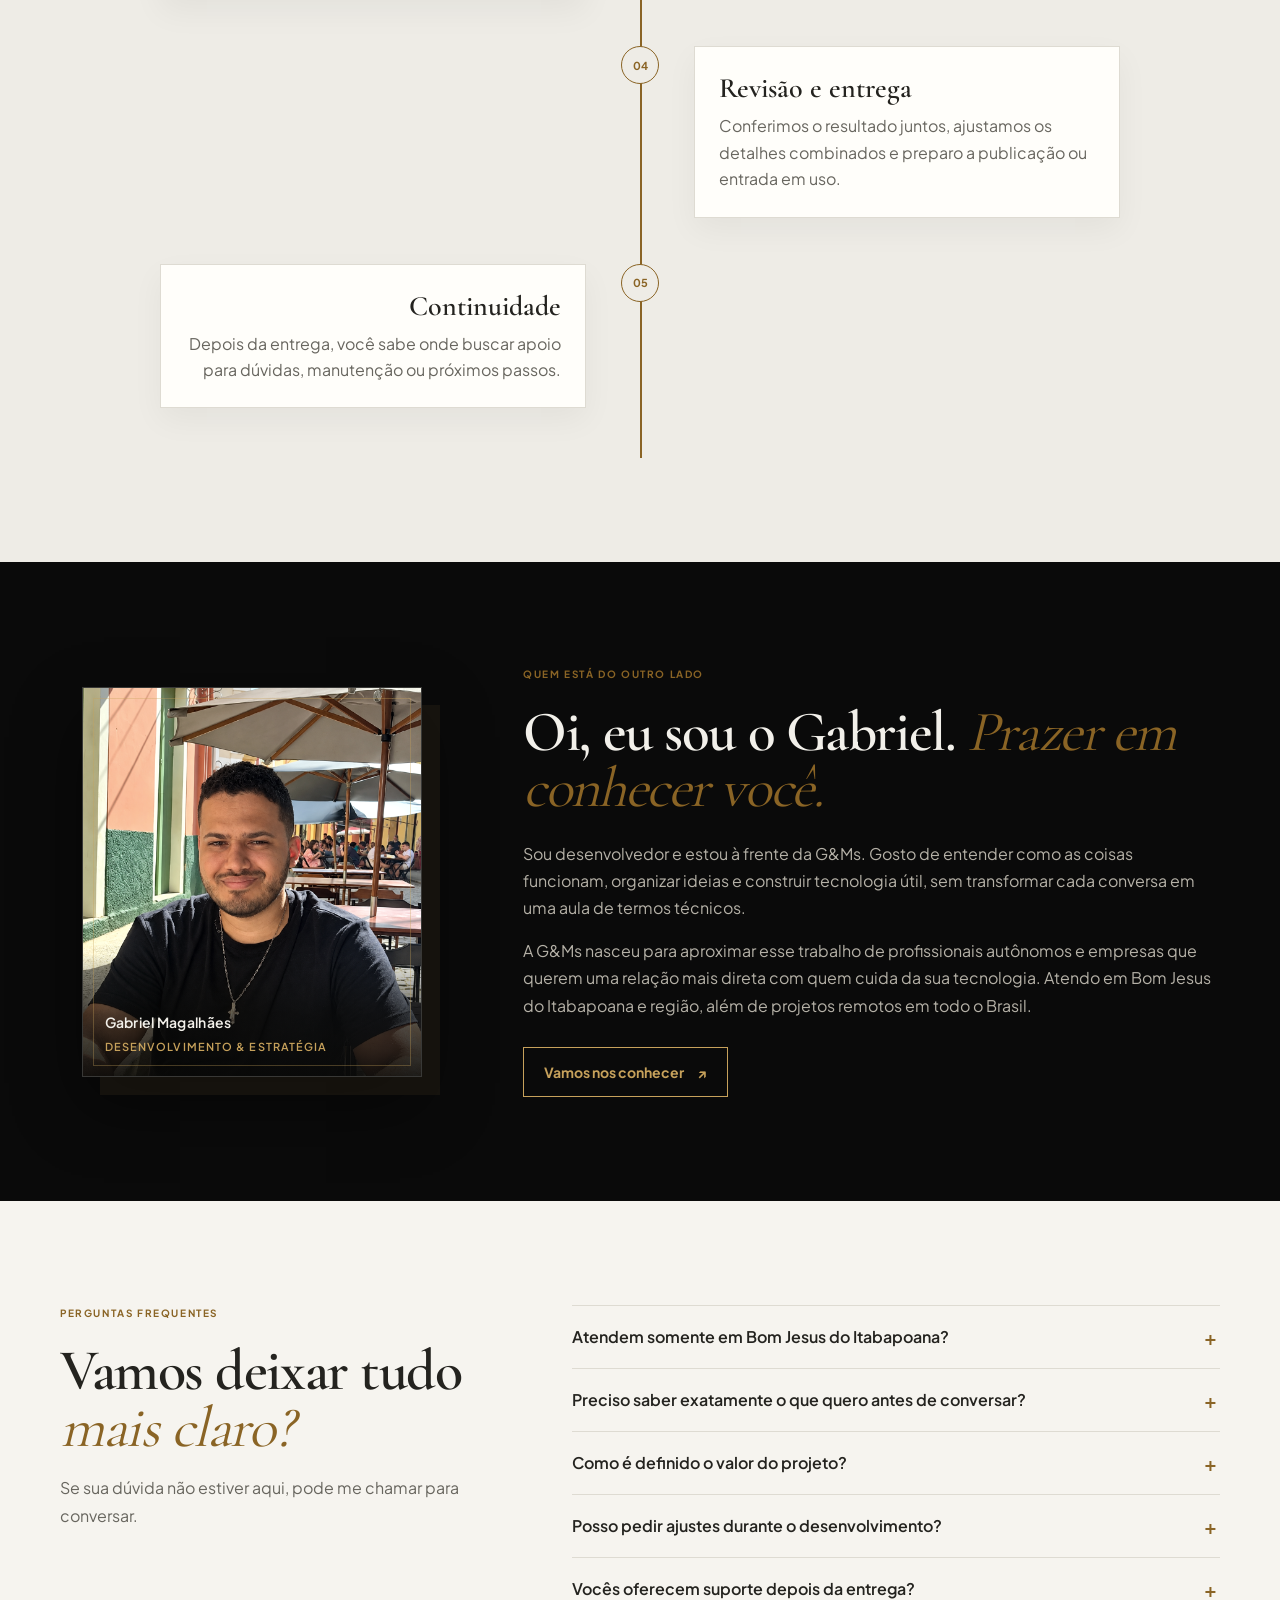
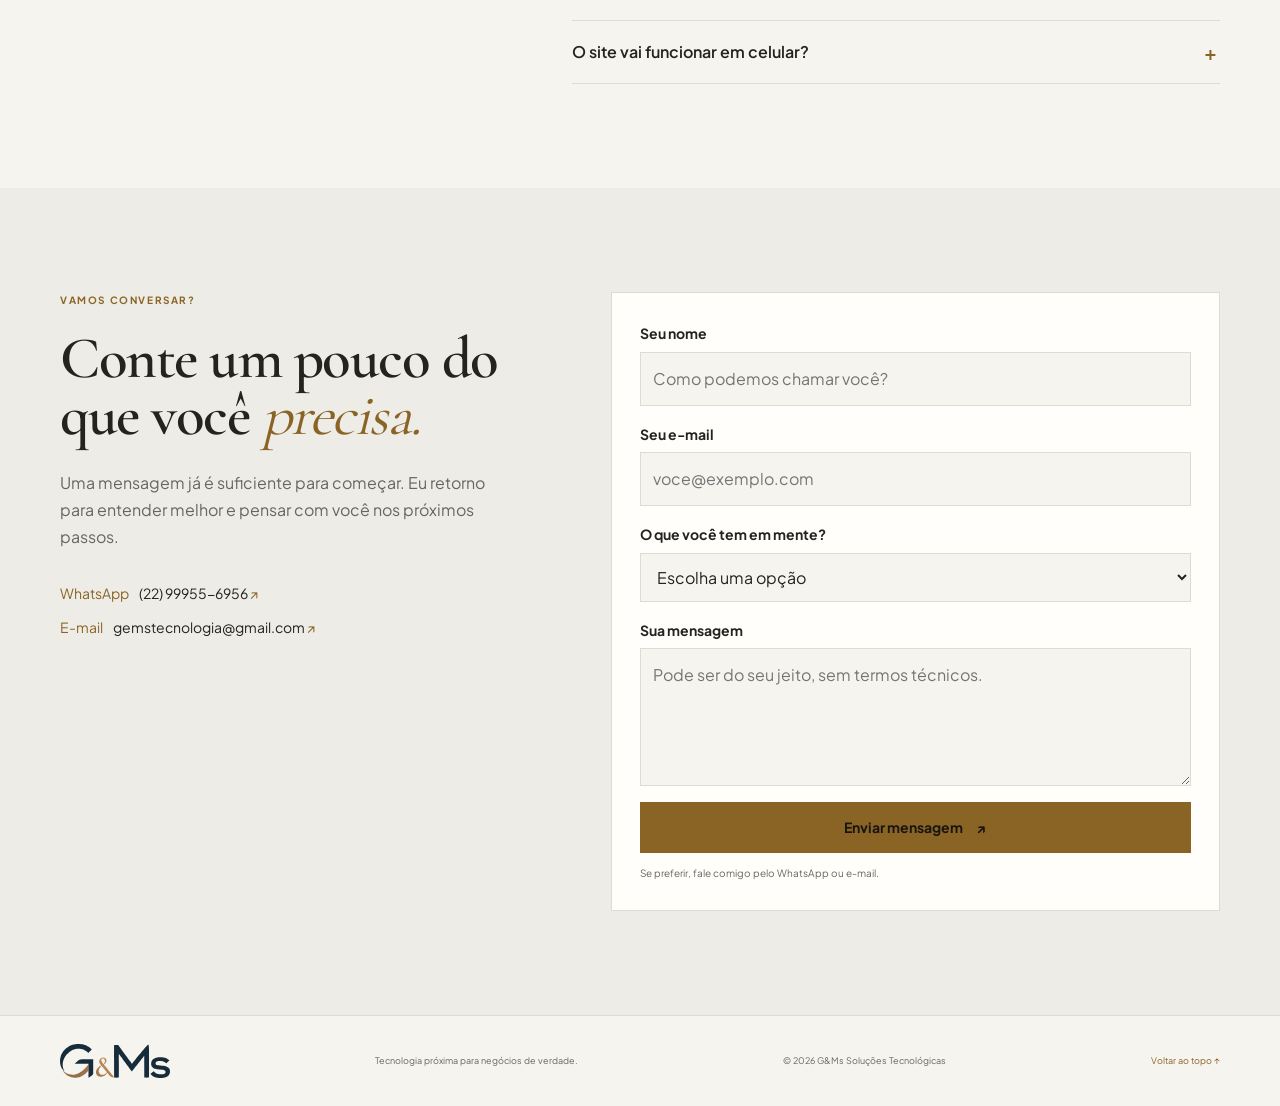
==== commit 87731466: "Revisão dos detalhes - Projeto fechado" ====
--- a/index.html
+++ b/index.html
@@ -119,7 +119,9 @@
 </main>
 <footer class="foot"><div class="wrap foot__inner"><a class="brand" href="#topo"><img src="assets/logos/gems-wordmark.svg" alt="G&Ms" width="120" height="31"></a><p>Tecnologia próxima para negócios de verdade.</p><span>© <span id="year">2026</span> G&amp;Ms Soluções Tecnológicas</span><a href="#topo" class="back-top">Voltar ao topo ↑</a></div></footer>
 
-<dialog class="audience-dialog" id="audience-dialog" aria-labelledby="dialog-title"><div class="dialog-bar"><span>DEMONSTRAÇÃO CONCEITUAL</span><div class="preview-switch" aria-label="Tamanho da demonstração"><button type="button" data-preview-size="mobile" aria-pressed="true">Celular</button><button type="button" data-preview-size="desktop" aria-pressed="false">Desktop</button></div><button class="dialog-close" type="button" aria-label="Fechar demonstração">×</button></div><div class="dialog-content" id="dialog-content"></div></dialog>
+<div class="floating-actions" aria-label="Atalhos de contato"><a class="floating-action floating-action--whatsapp floating-whatsapp" data-contact="whatsapp" href="https://wa.me/5522999556956" aria-label="Conversar pelo WhatsApp"><svg aria-hidden="true" viewBox="0 0 24 24" width="23" height="23"><path fill="currentColor" d="M12 2a9.6 9.6 0 0 0-8.33 14.38L2.4 21.06l4.79-1.25A9.6 9.6 0 1 0 12 2Zm0 17.45a7.8 7.8 0 0 1-3.98-1.09l-.29-.17-2.84.74.76-2.77-.19-.29A7.84 7.84 0 1 1 12 19.45Zm4.3-5.87c-.24-.12-1.4-.69-1.62-.77-.22-.08-.38-.12-.54.12-.16.24-.61.77-.75.93-.14.16-.28.18-.52.06-.24-.12-1-.37-1.91-1.18a7.16 7.16 0 0 1-1.32-1.64c-.14-.24-.01-.37.1-.49.11-.11.24-.28.36-.42.12-.14.16-.24.24-.4.08-.16.04-.3-.02-.42-.06-.12-.54-1.3-.74-1.78-.2-.47-.4-.41-.54-.42h-.46c-.16 0-.42.06-.63.3-.22.24-.83.81-.83 1.98s.85 2.3.97 2.46c.12.16 1.67 2.55 4.05 3.58.57.24 1.01.39 1.35.5.57.18 1.08.15 1.49.09.45-.07 1.4-.57 1.6-1.13.2-.55.2-1.03.14-1.13-.06-.1-.22-.16-.46-.28Z"/></svg></a></div>
+
+<dialog class="audience-dialog" id="audience-dialog" aria-labelledby="dialog-title"><div class="dialog-bar"><span>DEMONSTRAÇÃO CONCEITUAL</span><div class="preview-switch" aria-label="Tamanho da demonstração"><button type="button" data-preview-size="mobile" aria-pressed="true">Celular</button><button type="button" data-preview-size="desktop" aria-pressed="false">Desktop</button></div><button class="dialog-close" type="button" aria-label="Fechar demonstração"><svg aria-hidden="true" viewBox="0 0 24 24" width="20" height="20"><path d="m6 6 12 12M18 6 6 18" fill="none" stroke="currentColor" stroke-width="1.8" stroke-linecap="round"/></svg></button></div><div class="dialog-content" id="dialog-content"></div></dialog>
 
 <template id="template-saude"><article class="mini-site mini-site--health"><header><b>Seu nome profissional</b><nav>Sobre&nbsp;&nbsp; Atendimento&nbsp;&nbsp; Dúvidas</nav><span>Agendar conversa ↗</span></header><section class="mini-hero"><small>ATENDIMENTO EM SAÚDE</small><h2>Informação clara<br>também é cuidado.</h2><p>Conheça a atuação profissional, os serviços e como funciona o primeiro atendimento.</p><span class="mini-cta">Como posso ajudar ↗</span><div class="mini-orbit">+</div></section><section class="mini-columns"><div><small>FORMAÇÃO E ATUAÇÃO</small><h3>Um espaço para explicar seu trabalho.</h3><p>Apresente credenciais, áreas de atuação e o que a pessoa pode esperar ao entrar em contato.</p><span class="mini-credential">Formação · Registro profissional</span></div><div><small>PERGUNTAS FREQUENTES</small><details><summary>Como funciona a primeira consulta?</summary><p>Você pode explicar como se preparar e o que esperar.</p></details><details><summary>Quais são os horários?</summary><p>Informe sua disponibilidade e formas de atendimento.</p></details><details><summary>Como posso agendar?</summary><p>Oriente a pessoa sobre o canal de agendamento.</p></details></div></section></article></template>
 <template id="template-estetica"><article class="mini-site mini-site--beauty"><header><b>Ateliê de estética</b><nav>Tratamentos&nbsp;&nbsp; Cuidados&nbsp;&nbsp; Sobre</nav><span>Agendar avaliação ↗</span></header><section class="mini-hero"><small>CUIDADO NO SEU TEMPO</small><h2>Um momento<br>para você.</h2><p>Conheça as possibilidades, entenda os cuidados e escolha com informação.</p><span class="mini-cta">Ver tratamentos ↗</span><div class="mini-orbit">✳</div></section><section class="mini-columns"><div><small>TRATAMENTOS</small><h3>Conheça cada possibilidade.</h3><p>Uma apresentação clara ajuda a pessoa a entender o atendimento e conversar antes de escolher.</p><div class="mini-treatment-list"><span>Cuidados faciais</span><span>Bem-estar corporal</span><span>Orientação individual</span></div></div><div><small>SUA JORNADA</small><p>01　Conheça as opções</p><p>02　Converse com a equipe</p><p>03　Receba orientações</p><small>ANTES E DEPOIS DO ATENDIMENTO</small><p>Cuidados explicados com clareza, sem promessas de resultado.</p></div></section></article></template>
